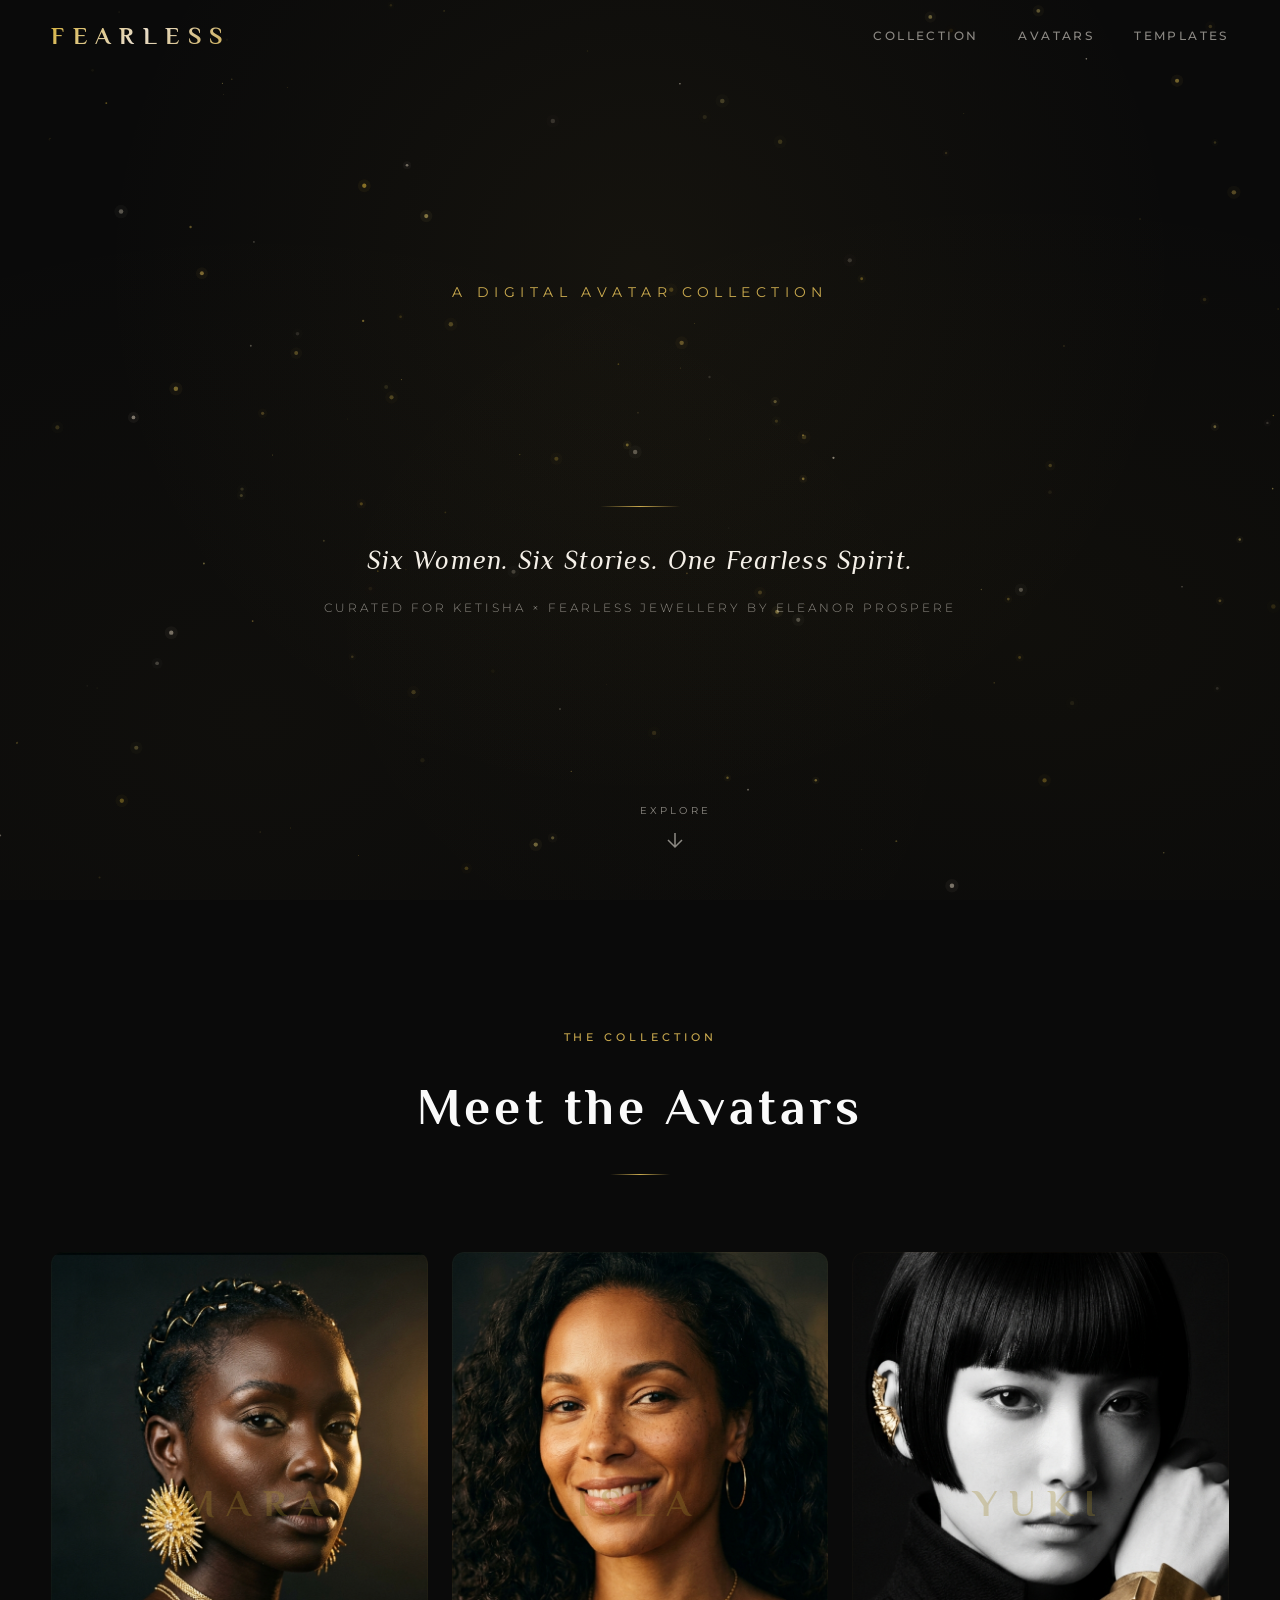
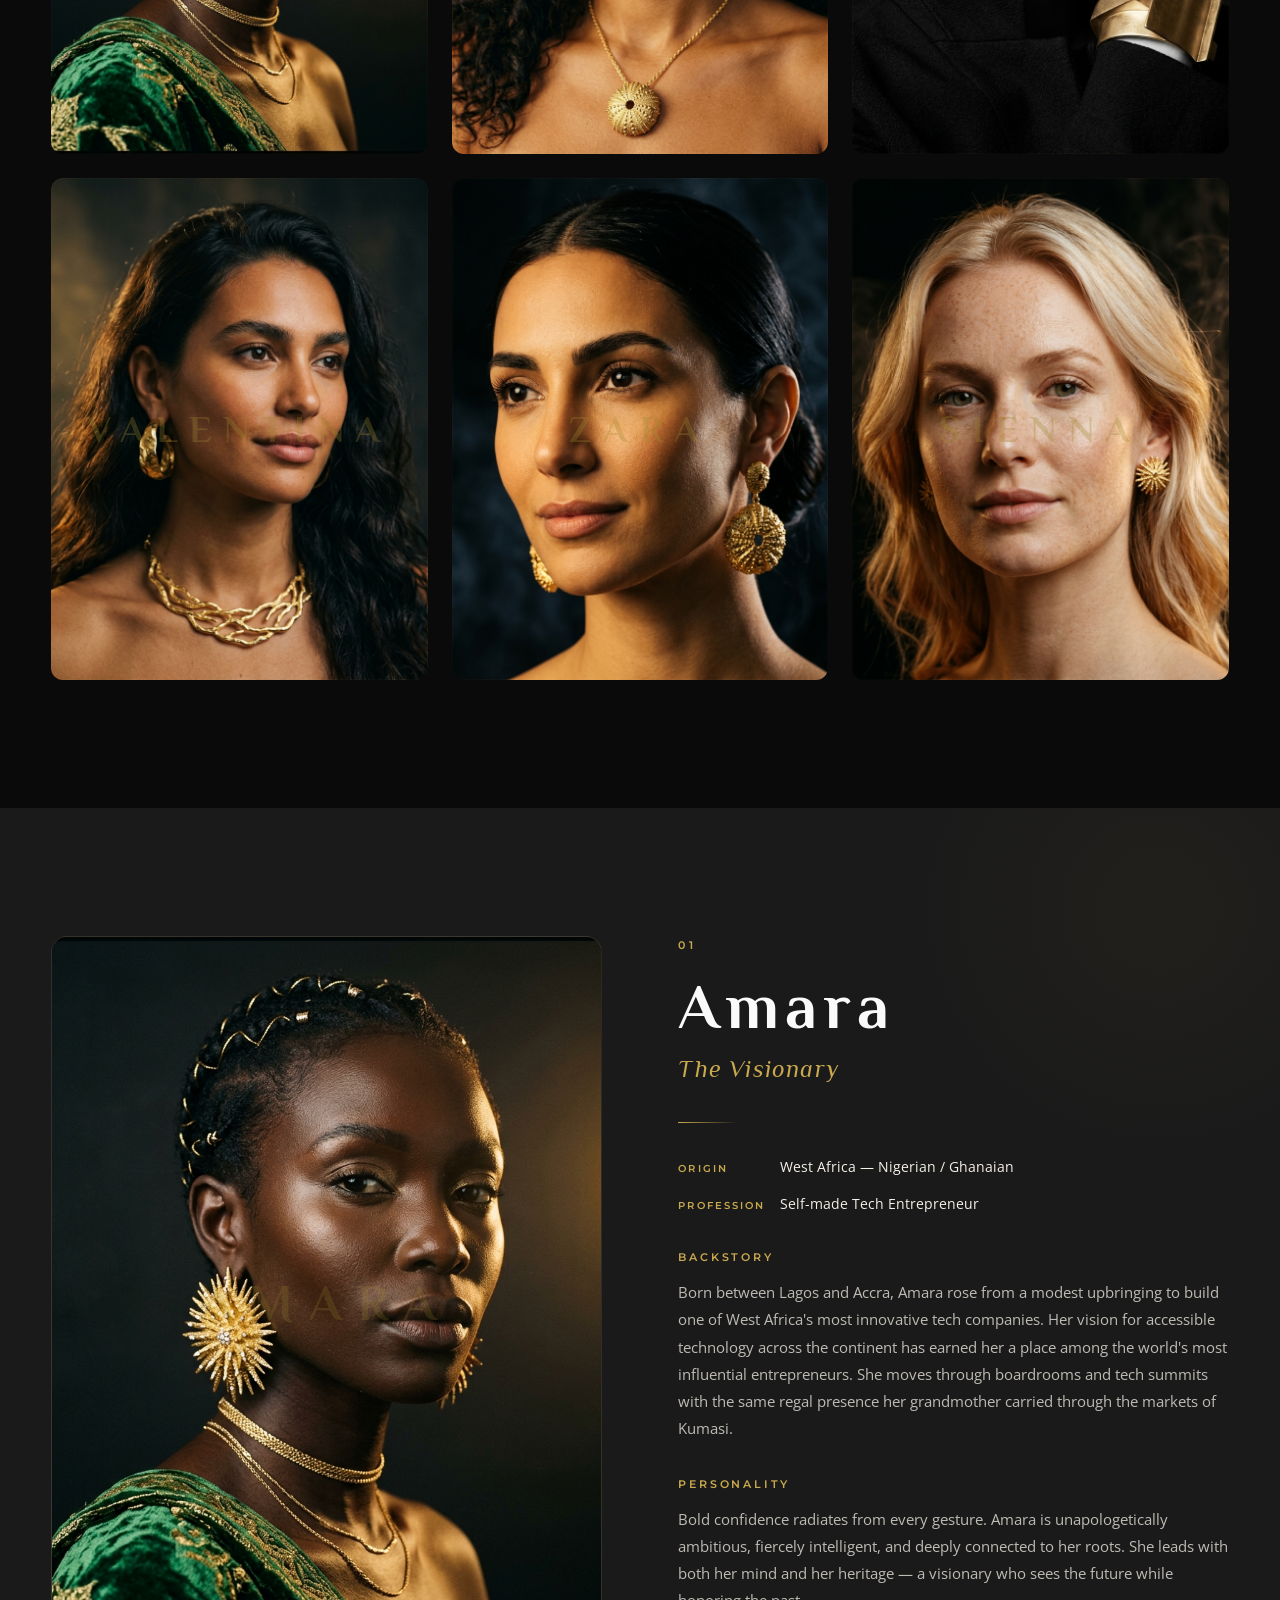
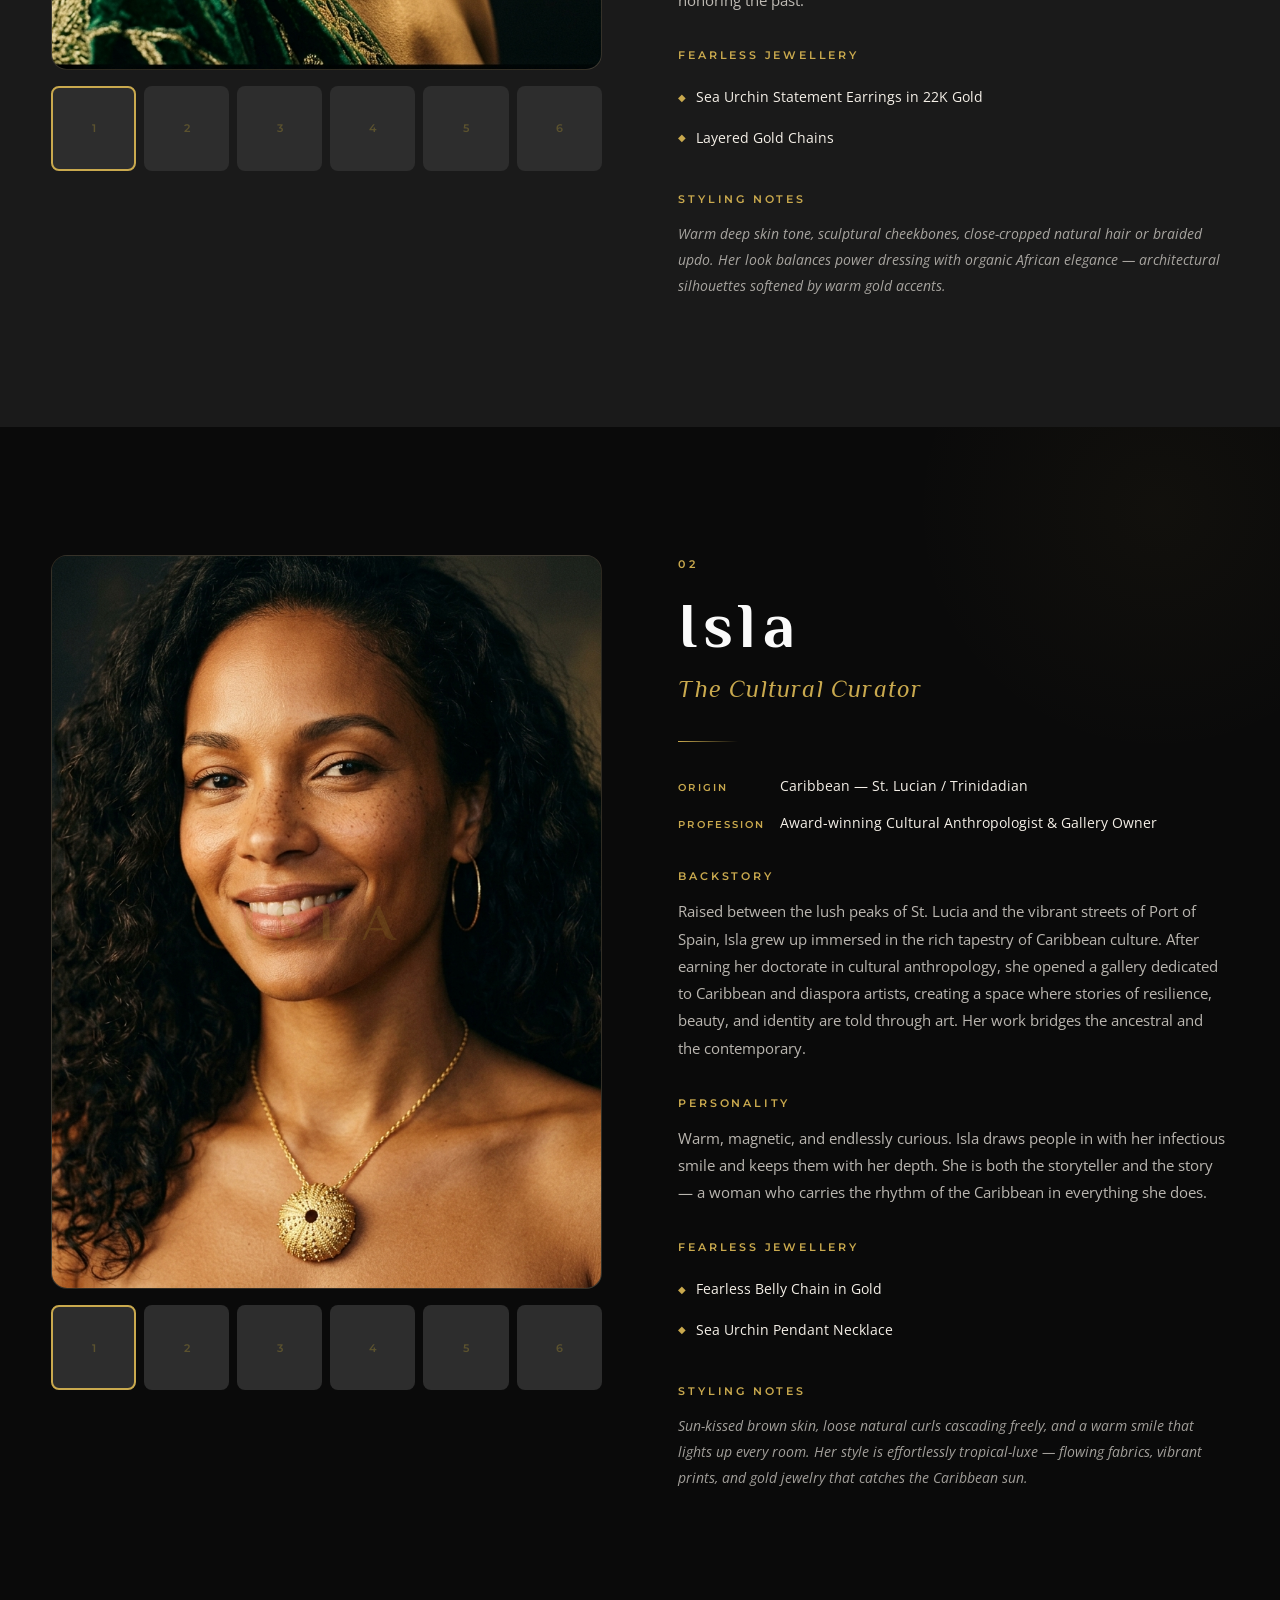
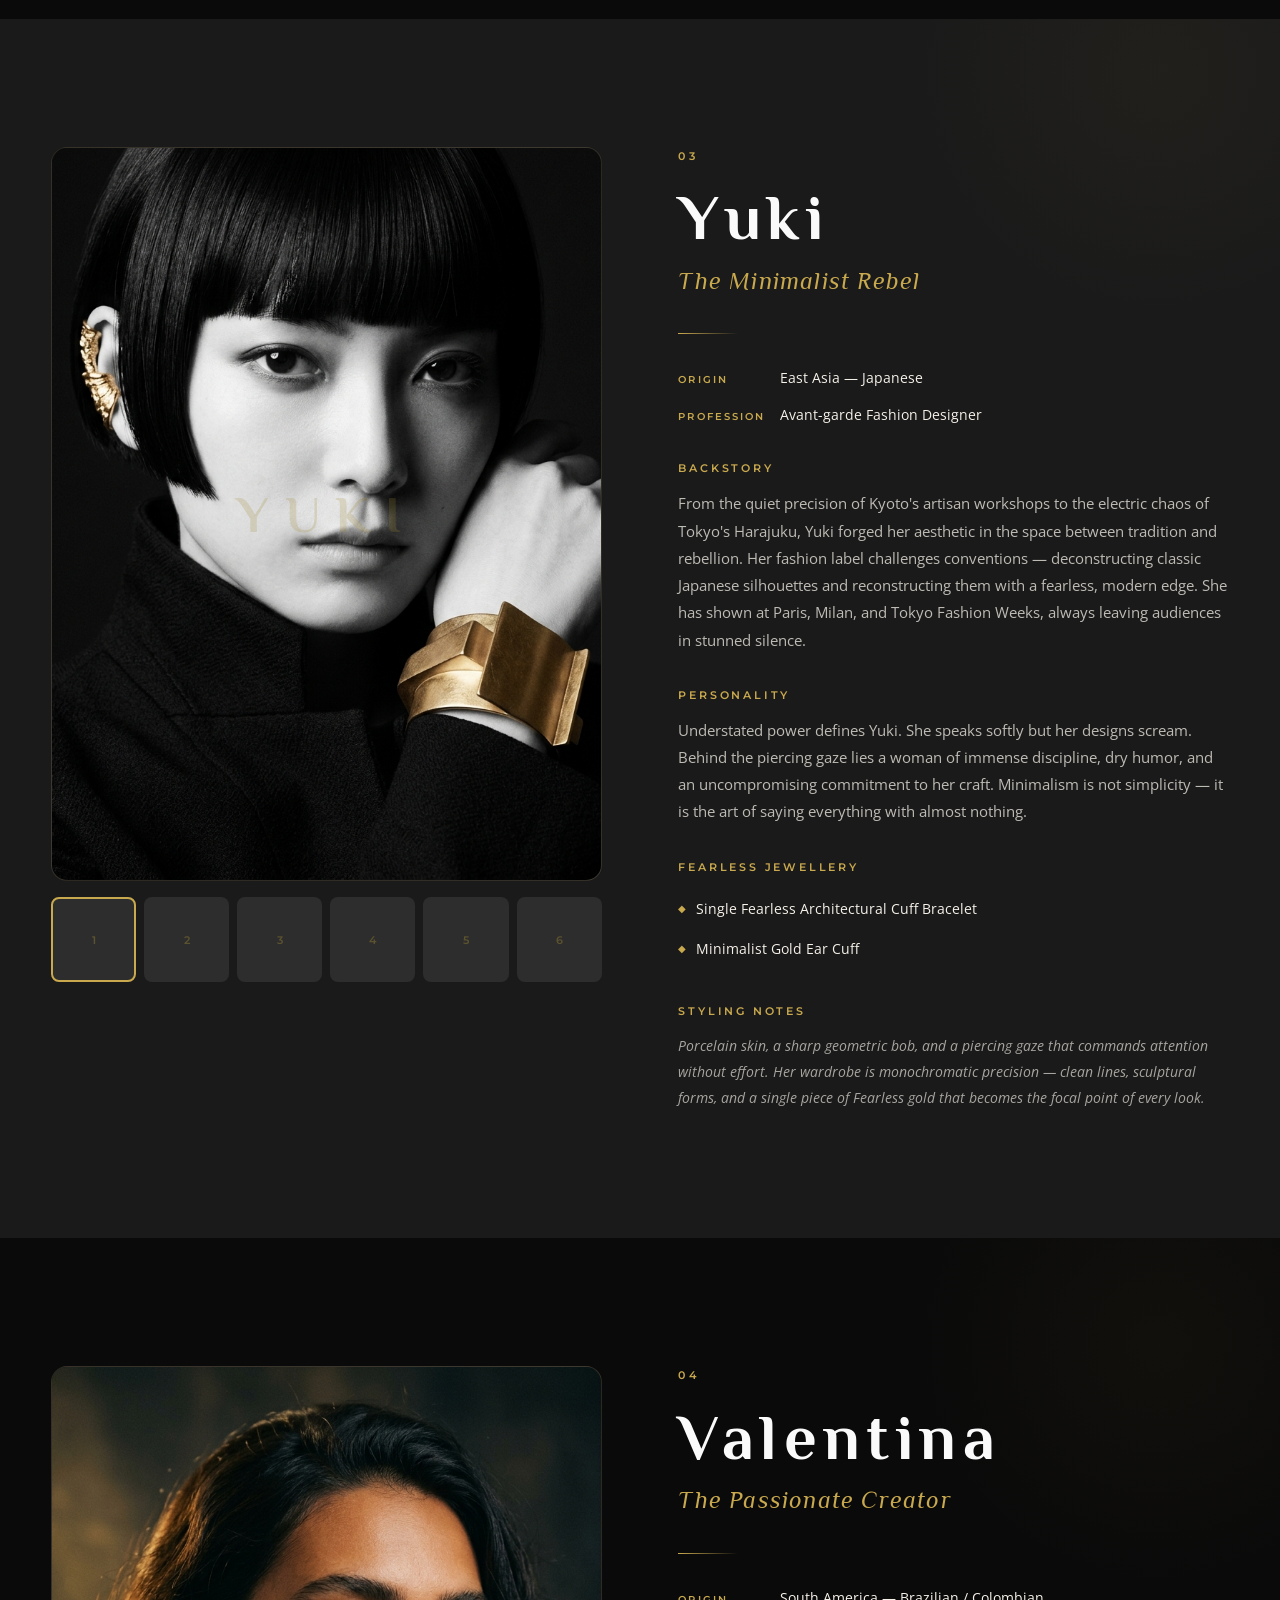
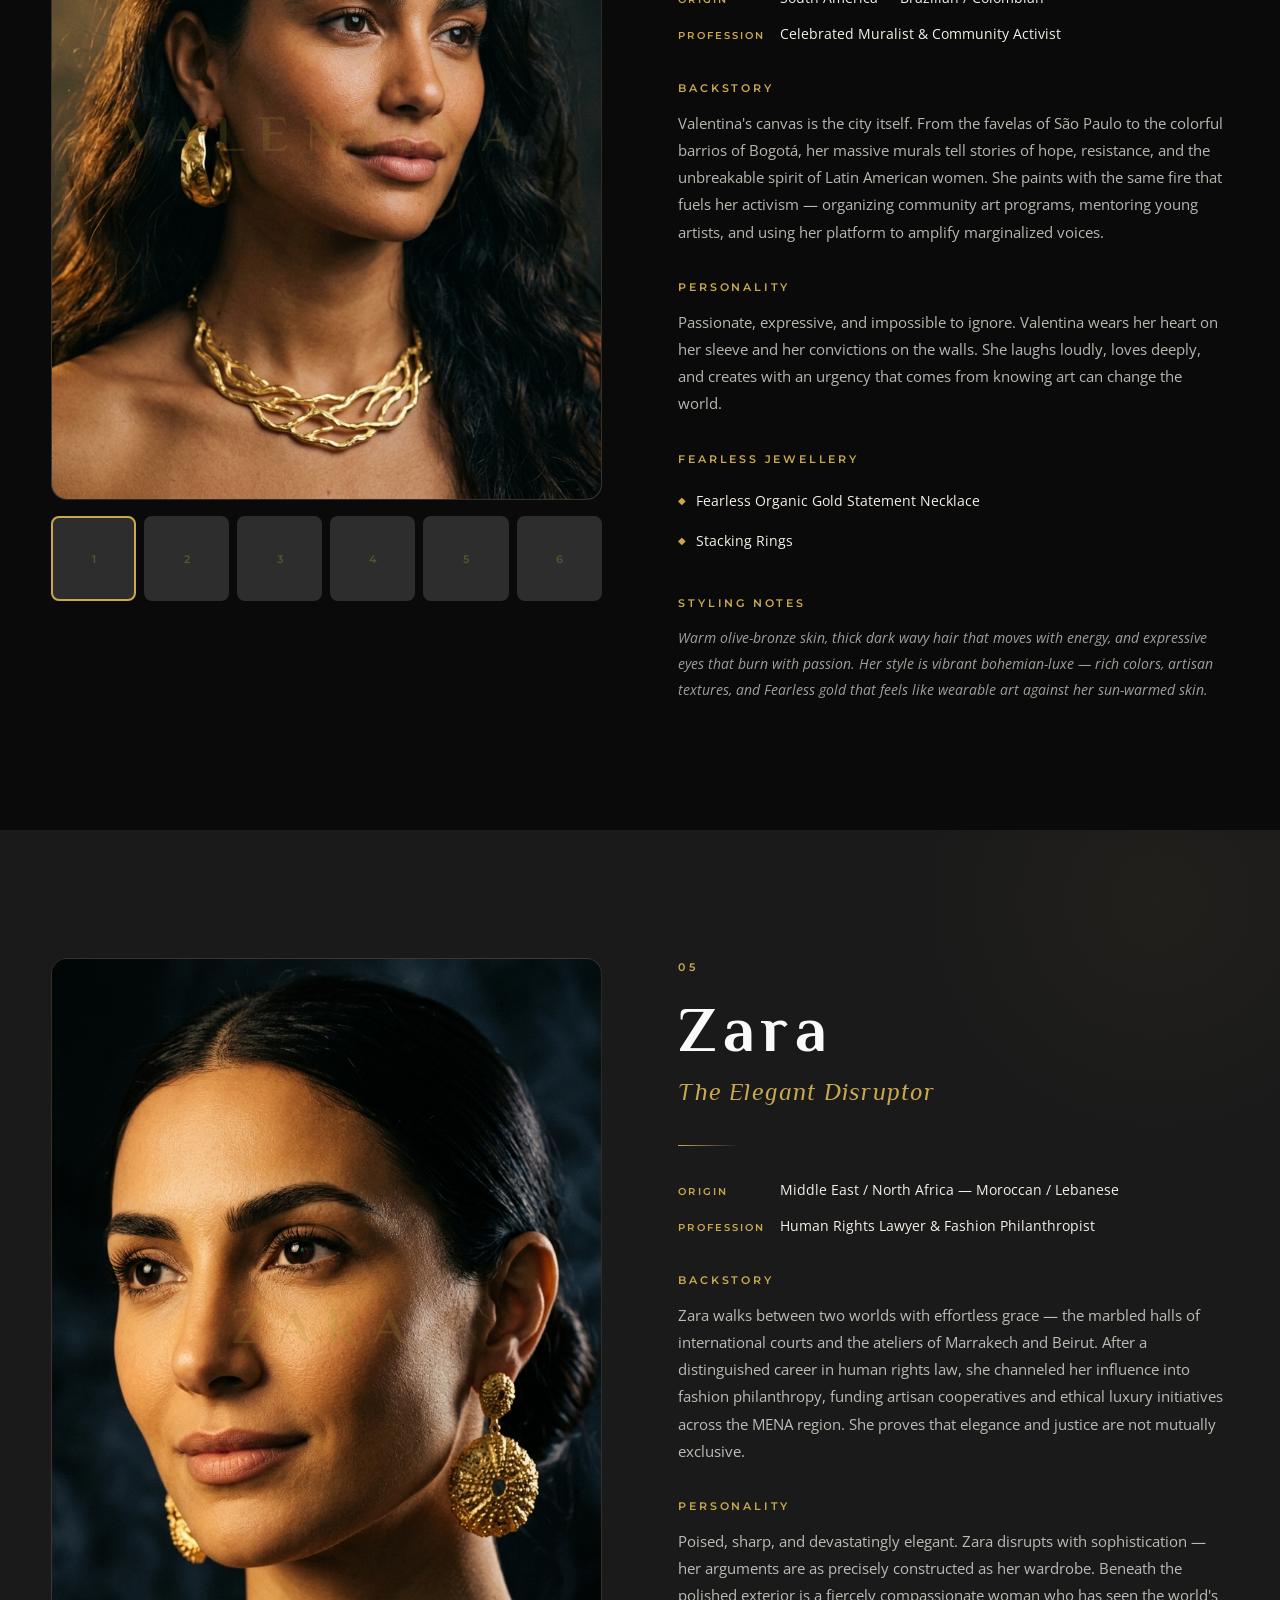
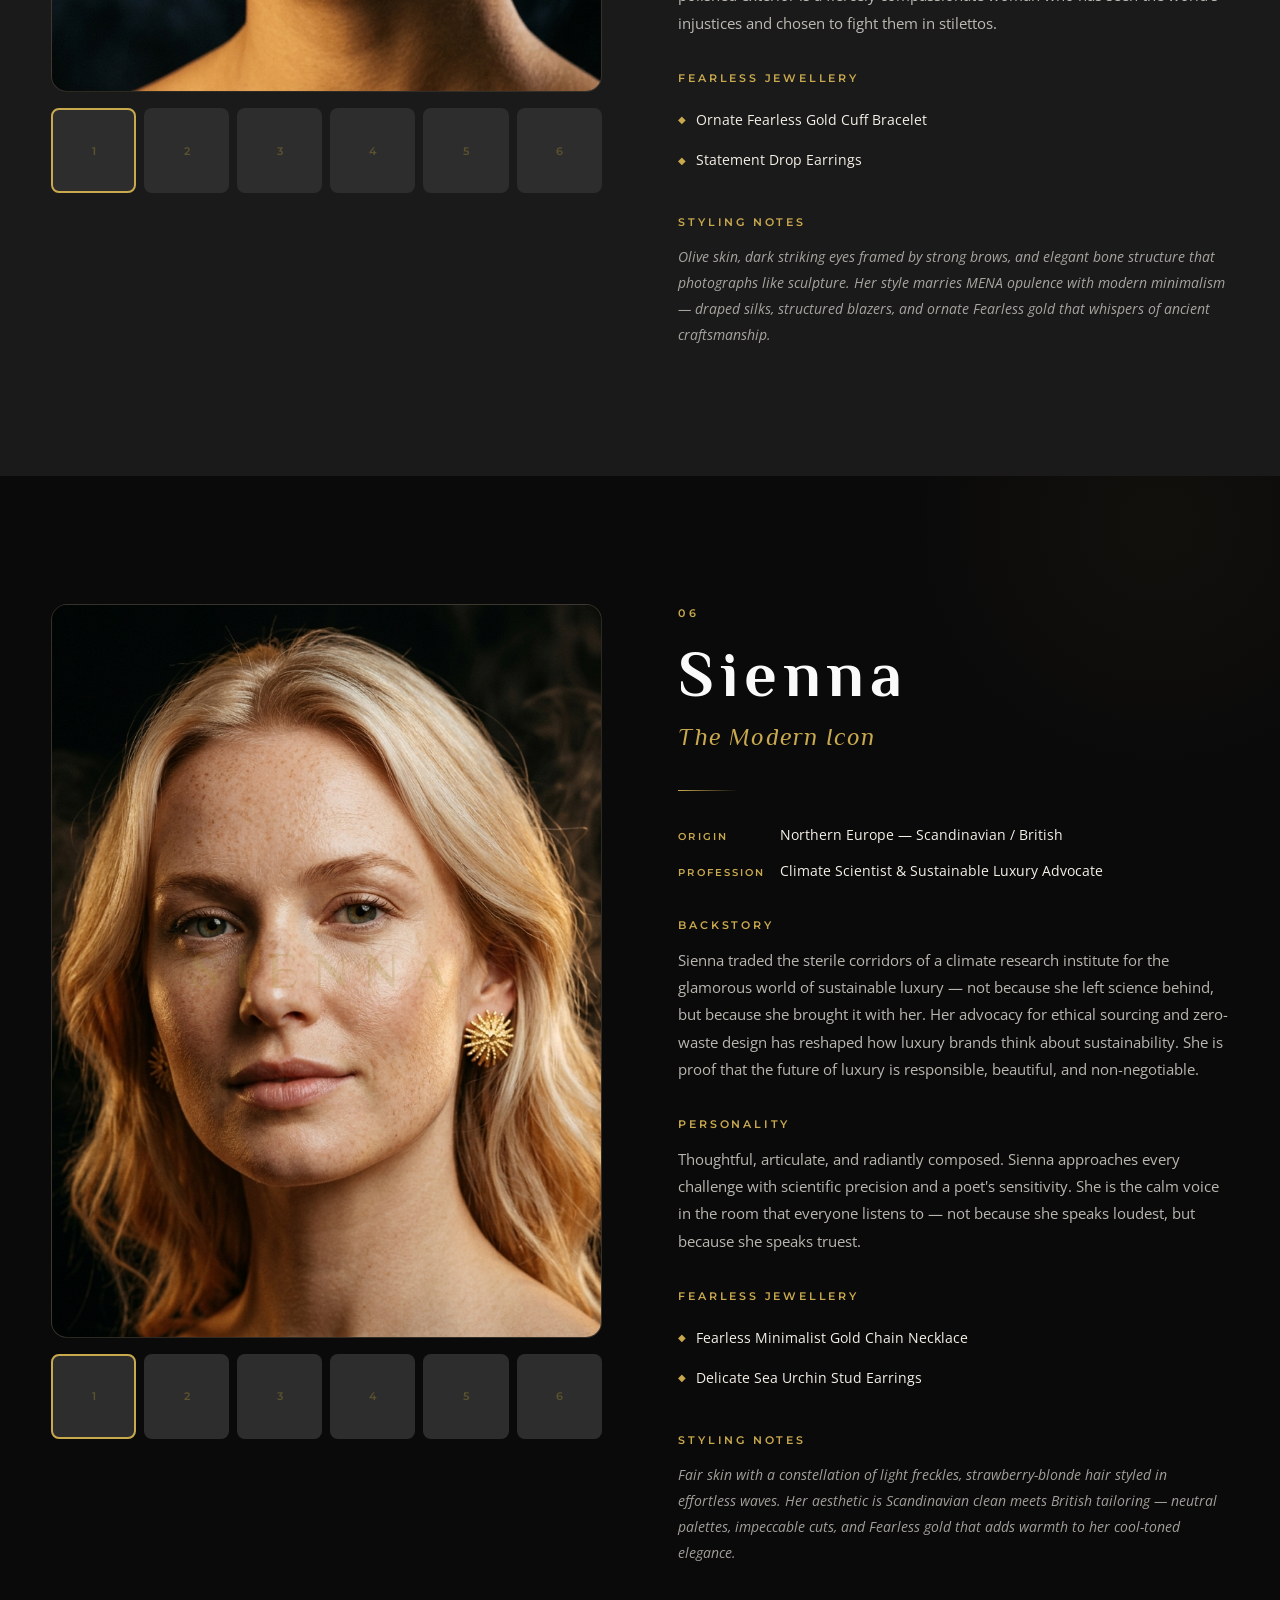
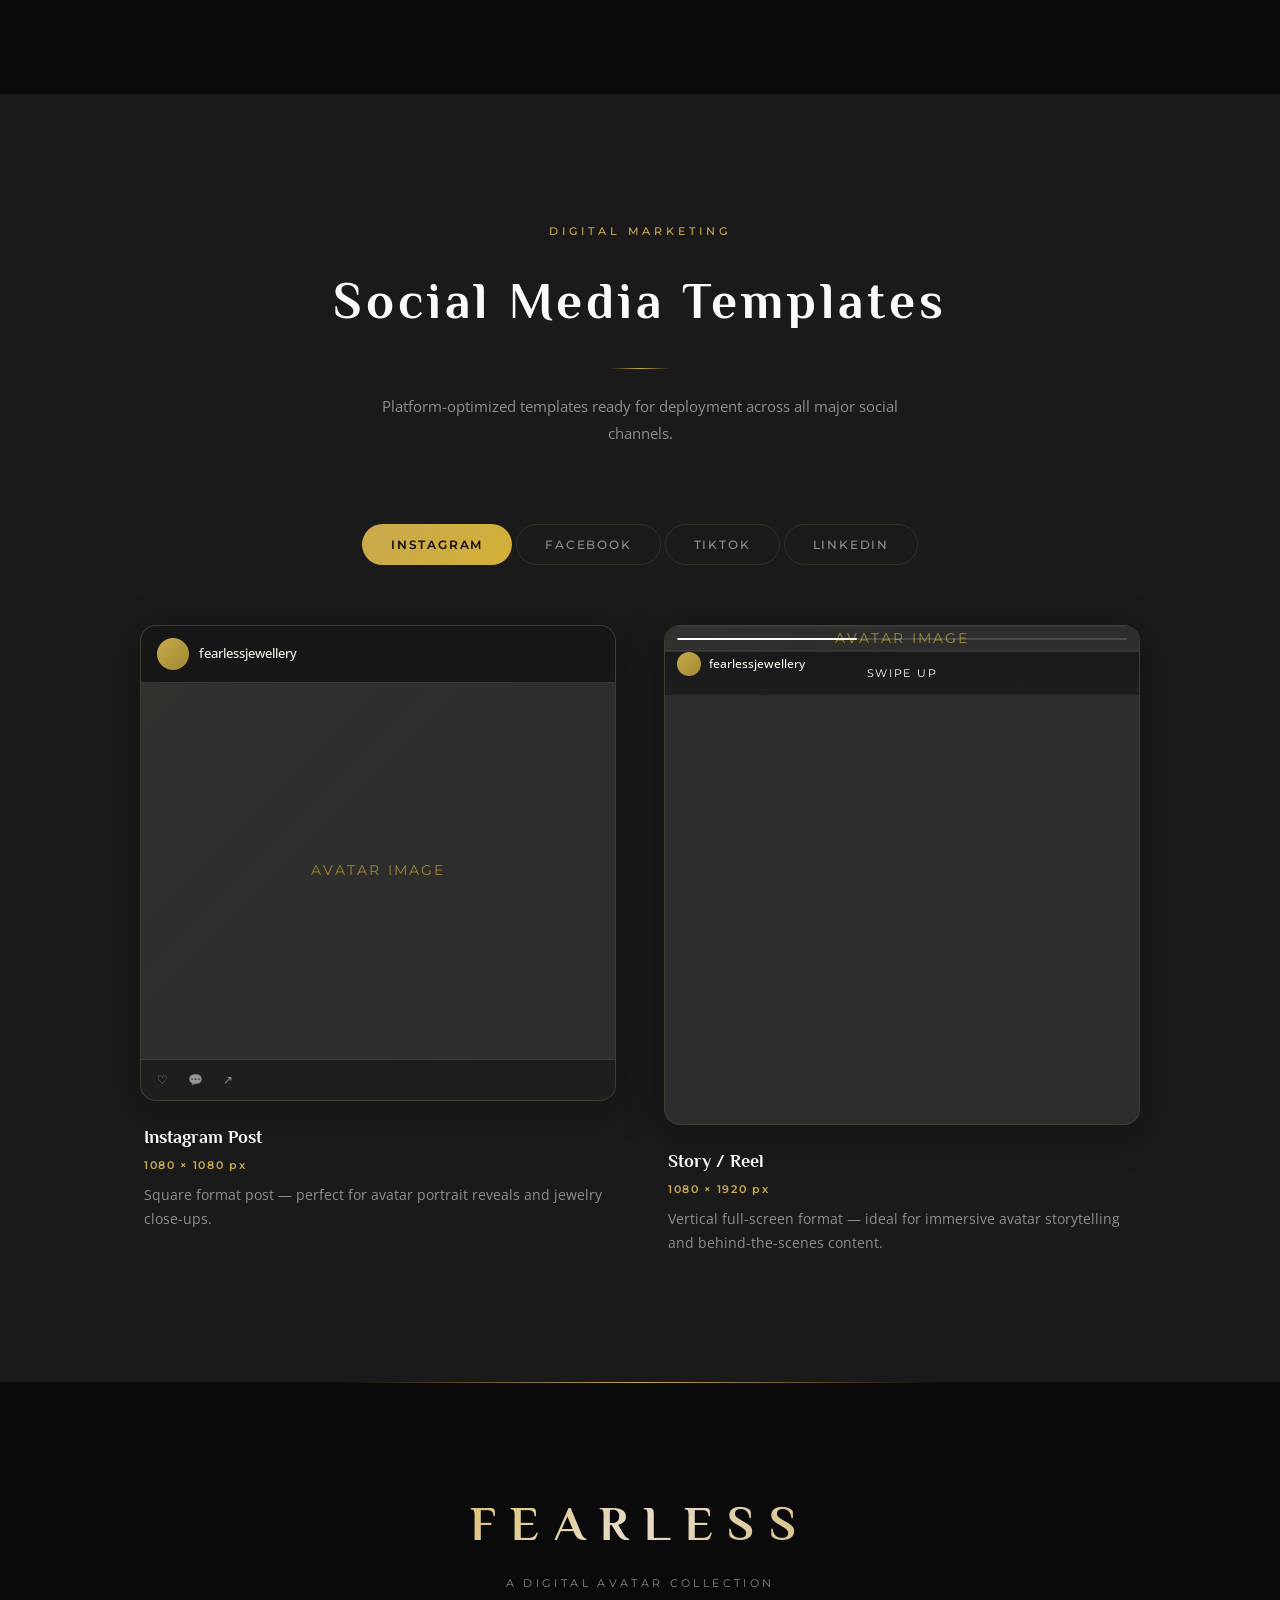
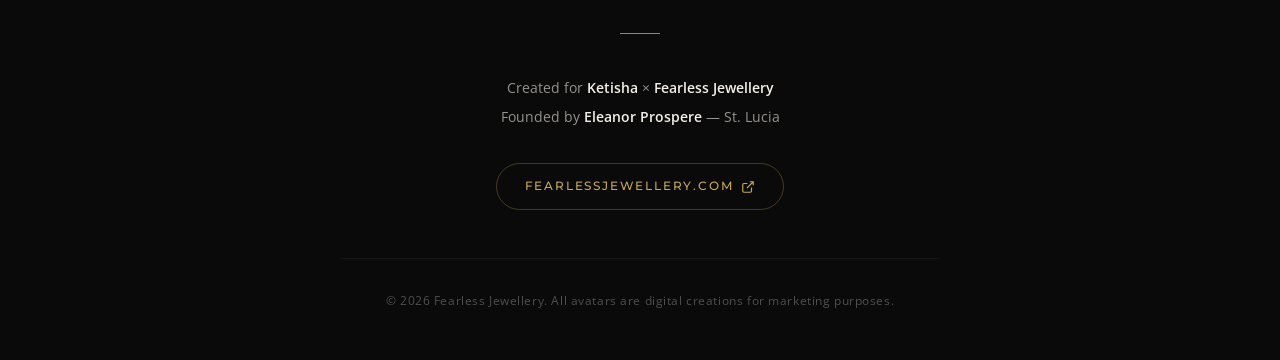
==== index.html @ d9af46fc "Initial commit" ====
<!DOCTYPE html>
<html lang="en">
<head>
  <meta charset="UTF-8" />
  <meta name="viewport" content="width=device-width, initial-scale=1.0" />
  <title>FEARLESS — A Digital Avatar Collection</title>
  <link rel="preconnect" href="https://fonts.googleapis.com" />
  <link rel="preconnect" href="https://fonts.gstatic.com" crossorigin />
  <link href="https://fonts.googleapis.com/css2?family=Montserrat:wght@300;400;500;600;700&family=Open+Sans:wght@300;400;500;600&family=Philosopher:ital,wght@0,400;0,700;1,400;1,700&display=swap" rel="stylesheet" />
  <link rel="stylesheet" href="index.css" />
</head>
<body>

  <!-- ═══════════════════════════════════════════════════════ -->
  <!-- NAVIGATION                                              -->
  <!-- ═══════════════════════════════════════════════════════ -->
  <nav class="nav" id="nav">
    <a href="#hero" class="nav__logo">FEARLESS</a>
    <div class="nav__links">
      <a href="#gallery" class="nav__link">Collection</a>
      <a href="#amara-section" class="nav__link">Avatars</a>
      <a href="#social" class="nav__link">Templates</a>
    </div>
    <button class="nav__hamburger" id="hamburger" aria-label="Toggle menu">
      <span></span><span></span><span></span>
    </button>
  </nav>

  <!-- ═══════════════════════════════════════════════════════ -->
  <!-- SECTION 1 — HERO                                        -->
  <!-- ═══════════════════════════════════════════════════════ -->
  <section class="hero" id="hero">
    <canvas class="hero__particles" id="particleCanvas"></canvas>
    <div class="hero__overlay"></div>
    <div class="hero__content">
      <p class="hero__pre-title reveal">A Digital Avatar Collection</p>
      <h1 class="hero__title reveal">
        <span class="hero__letter" data-delay="0">F</span><span class="hero__letter" data-delay="1">E</span><span class="hero__letter" data-delay="2">A</span><span class="hero__letter" data-delay="3">R</span><span class="hero__letter" data-delay="4">L</span><span class="hero__letter" data-delay="5">E</span><span class="hero__letter" data-delay="6">S</span><span class="hero__letter" data-delay="7">S</span>
      </h1>
      <div class="hero__line reveal"></div>
      <p class="hero__tagline reveal">Six Women. Six Stories. One Fearless Spirit.</p>
      <p class="hero__sub reveal">Curated for Ketisha &times; Fearless Jewellery by Eleanor Prospere</p>
    </div>
    <a href="#gallery" class="hero__scroll-indicator" aria-label="Scroll down">
      <span class="hero__scroll-text">Explore</span>
      <div class="hero__scroll-arrow">
        <svg width="24" height="24" viewBox="0 0 24 24" fill="none" stroke="currentColor" stroke-width="1.5">
          <path d="M12 5v14M5 12l7 7 7-7" />
        </svg>
      </div>
    </a>
  </section>

  <!-- ═══════════════════════════════════════════════════════ -->
  <!-- SECTION 2 — AVATAR GALLERY GRID                         -->
  <!-- ═══════════════════════════════════════════════════════ -->
  <section class="gallery" id="gallery">
    <div class="section-header reveal">
      <p class="section-label">The Collection</p>
      <h2 class="section-title">Meet the Avatars</h2>
      <div class="section-divider"></div>
    </div>

    <div class="gallery__grid">
      <!-- AMARA -->
      <a href="#amara-section" class="gallery__card reveal" data-avatar="amara">
        <div class="gallery__card-image" style="--placeholder-hue: 35;">
          <img src="images/amara_closeup_1.png" alt="Amara — The Visionary" loading="lazy" onerror="this.style.display='none';" />
          <div class="gallery__card-placeholder">AMARA</div>
        </div>
        <div class="gallery__card-overlay">
          <div class="gallery__card-glass">
            <span class="gallery__card-name">Amara</span>
            <span class="gallery__card-title">The Visionary</span>
            <span class="gallery__card-origin">West Africa</span>
          </div>
        </div>
      </a>

      <!-- ISLA -->
      <a href="#isla-section" class="gallery__card reveal" data-avatar="isla">
        <div class="gallery__card-image" style="--placeholder-hue: 180;">
          <img src="images/isla_closeup_1.png" alt="Isla — The Cultural Curator" loading="lazy" onerror="this.style.display='none';" />
          <div class="gallery__card-placeholder">ISLA</div>
        </div>
        <div class="gallery__card-overlay">
          <div class="gallery__card-glass">
            <span class="gallery__card-name">Isla</span>
            <span class="gallery__card-title">The Cultural Curator</span>
            <span class="gallery__card-origin">Caribbean</span>
          </div>
        </div>
      </a>

      <!-- YUKI -->
      <a href="#yuki-section" class="gallery__card reveal" data-avatar="yuki">
        <div class="gallery__card-image" style="--placeholder-hue: 260;">
          <img src="images/yuki_closeup_1.png" alt="Yuki — The Minimalist Rebel" loading="lazy" onerror="this.style.display='none';" />
          <div class="gallery__card-placeholder">YUKI</div>
        </div>
        <div class="gallery__card-overlay">
          <div class="gallery__card-glass">
            <span class="gallery__card-name">Yuki</span>
            <span class="gallery__card-title">The Minimalist Rebel</span>
            <span class="gallery__card-origin">East Asia</span>
          </div>
        </div>
      </a>

      <!-- VALENTINA -->
      <a href="#valentina-section" class="gallery__card reveal" data-avatar="valentina">
        <div class="gallery__card-image" style="--placeholder-hue: 15;">
          <img src="images/valentina_closeup_1.png" alt="Valentina — The Passionate Creator" loading="lazy" onerror="this.style.display='none';" />
          <div class="gallery__card-placeholder">VALENTINA</div>
        </div>
        <div class="gallery__card-overlay">
          <div class="gallery__card-glass">
            <span class="gallery__card-name">Valentina</span>
            <span class="gallery__card-title">The Passionate Creator</span>
            <span class="gallery__card-origin">South America</span>
          </div>
        </div>
      </a>

      <!-- ZARA -->
      <a href="#zara-section" class="gallery__card reveal" data-avatar="zara">
        <div class="gallery__card-image" style="--placeholder-hue: 320;">
          <img src="images/zara_closeup_1.png" alt="Zara — The Elegant Disruptor" loading="lazy" onerror="this.style.display='none';" />
          <div class="gallery__card-placeholder">ZARA</div>
        </div>
        <div class="gallery__card-overlay">
          <div class="gallery__card-glass">
            <span class="gallery__card-name">Zara</span>
            <span class="gallery__card-title">The Elegant Disruptor</span>
            <span class="gallery__card-origin">Middle East / North Africa</span>
          </div>
        </div>
      </a>

      <!-- SIENNA -->
      <a href="#sienna-section" class="gallery__card reveal" data-avatar="sienna">
        <div class="gallery__card-image" style="--placeholder-hue: 45;">
          <img src="images/sienna_closeup_1.png" alt="Sienna — The Modern Icon" loading="lazy" onerror="this.style.display='none';" />
          <div class="gallery__card-placeholder">SIENNA</div>
        </div>
        <div class="gallery__card-overlay">
          <div class="gallery__card-glass">
            <span class="gallery__card-name">Sienna</span>
            <span class="gallery__card-title">The Modern Icon</span>
            <span class="gallery__card-origin">Northern Europe</span>
          </div>
        </div>
      </a>
    </div>
  </section>

  <!-- ═══════════════════════════════════════════════════════ -->
  <!-- SECTION 3 — INDIVIDUAL AVATAR PROFILES                  -->
  <!-- ═══════════════════════════════════════════════════════ -->

  <!-- ─── AMARA ─── -->
  <section class="avatar-profile" id="amara-section" data-avatar="amara">
    <div class="avatar-profile__bg-accent"></div>
    <div class="avatar-profile__container">
      <!-- Left: Gallery -->
      <div class="avatar-profile__gallery reveal">
        <div class="avatar-profile__main-image">
          <img src="images/amara_closeup_1.png" alt="Amara" data-active onerror="this.style.display='none';" />
          <div class="avatar-profile__placeholder">AMARA</div>
        </div>
        <div class="avatar-profile__thumbs">
          <button class="avatar-profile__thumb active" data-src="images/amara_closeup_1.png" data-label="Close-up 1">
            <div class="thumb-placeholder">1</div>
          </button>
          <button class="avatar-profile__thumb" data-src="images/amara_closeup_2.png" data-label="Close-up 2">
            <div class="thumb-placeholder">2</div>
          </button>
          <button class="avatar-profile__thumb" data-src="images/amara_halfbody_1.png" data-label="Half-body 1">
            <div class="thumb-placeholder">3</div>
          </button>
          <button class="avatar-profile__thumb" data-src="images/amara_halfbody_2.png" data-label="Half-body 2">
            <div class="thumb-placeholder">4</div>
          </button>
          <button class="avatar-profile__thumb" data-src="images/amara_lifestyle_1.png" data-label="Lifestyle 1">
            <div class="thumb-placeholder">5</div>
          </button>
          <button class="avatar-profile__thumb" data-src="images/amara_lifestyle_2.png" data-label="Lifestyle 2">
            <div class="thumb-placeholder">6</div>
          </button>
        </div>
      </div>
      <!-- Right: Bio -->
      <div class="avatar-profile__bio reveal">
        <span class="avatar-profile__number">01</span>
        <h2 class="avatar-profile__name">Amara</h2>
        <p class="avatar-profile__title-line">The Visionary</p>
        <div class="avatar-profile__divider"></div>
        <div class="avatar-profile__meta">
          <div class="meta-item"><span class="meta-label">Origin</span><span class="meta-value">West Africa — Nigerian / Ghanaian</span></div>
          <div class="meta-item"><span class="meta-label">Profession</span><span class="meta-value">Self-made Tech Entrepreneur</span></div>
        </div>
        <div class="avatar-profile__story">
          <h3>Backstory</h3>
          <p>Born between Lagos and Accra, Amara rose from a modest upbringing to build one of West Africa's most innovative tech companies. Her vision for accessible technology across the continent has earned her a place among the world's most influential entrepreneurs. She moves through boardrooms and tech summits with the same regal presence her grandmother carried through the markets of Kumasi.</p>
          <h3>Personality</h3>
          <p>Bold confidence radiates from every gesture. Amara is unapologetically ambitious, fiercely intelligent, and deeply connected to her roots. She leads with both her mind and her heritage — a visionary who sees the future while honoring the past.</p>
        </div>
        <div class="avatar-profile__jewelry">
          <h3>Fearless Jewellery</h3>
          <div class="jewelry-item"><span class="jewelry-icon">◆</span> Sea Urchin Statement Earrings in 22K Gold</div>
          <div class="jewelry-item"><span class="jewelry-icon">◆</span> Layered Gold Chains</div>
        </div>
        <div class="avatar-profile__appearance">
          <h3>Styling Notes</h3>
          <p>Warm deep skin tone, sculptural cheekbones, close-cropped natural hair or braided updo. Her look balances power dressing with organic African elegance — architectural silhouettes softened by warm gold accents.</p>
        </div>
      </div>
    </div>
  </section>

  <!-- ─── ISLA ─── -->
  <section class="avatar-profile" id="isla-section" data-avatar="isla">
    <div class="avatar-profile__bg-accent"></div>
    <div class="avatar-profile__container">
      <div class="avatar-profile__gallery reveal">
        <div class="avatar-profile__main-image">
          <img src="images/isla_closeup_1.png" alt="Isla" data-active onerror="this.style.display='none';" />
          <div class="avatar-profile__placeholder">ISLA</div>
        </div>
        <div class="avatar-profile__thumbs">
          <button class="avatar-profile__thumb active" data-src="images/isla_closeup_1.png" data-label="Close-up 1"><div class="thumb-placeholder">1</div></button>
          <button class="avatar-profile__thumb" data-src="images/isla_closeup_2.png" data-label="Close-up 2"><div class="thumb-placeholder">2</div></button>
          <button class="avatar-profile__thumb" data-src="images/isla_halfbody_1.png" data-label="Half-body 1"><div class="thumb-placeholder">3</div></button>
          <button class="avatar-profile__thumb" data-src="images/isla_halfbody_2.png" data-label="Half-body 2"><div class="thumb-placeholder">4</div></button>
          <button class="avatar-profile__thumb" data-src="images/isla_lifestyle_1.png" data-label="Lifestyle 1"><div class="thumb-placeholder">5</div></button>
          <button class="avatar-profile__thumb" data-src="images/isla_lifestyle_2.png" data-label="Lifestyle 2"><div class="thumb-placeholder">6</div></button>
        </div>
      </div>
      <div class="avatar-profile__bio reveal">
        <span class="avatar-profile__number">02</span>
        <h2 class="avatar-profile__name">Isla</h2>
        <p class="avatar-profile__title-line">The Cultural Curator</p>
        <div class="avatar-profile__divider"></div>
        <div class="avatar-profile__meta">
          <div class="meta-item"><span class="meta-label">Origin</span><span class="meta-value">Caribbean — St. Lucian / Trinidadian</span></div>
          <div class="meta-item"><span class="meta-label">Profession</span><span class="meta-value">Award-winning Cultural Anthropologist &amp; Gallery Owner</span></div>
        </div>
        <div class="avatar-profile__story">
          <h3>Backstory</h3>
          <p>Raised between the lush peaks of St. Lucia and the vibrant streets of Port of Spain, Isla grew up immersed in the rich tapestry of Caribbean culture. After earning her doctorate in cultural anthropology, she opened a gallery dedicated to Caribbean and diaspora artists, creating a space where stories of resilience, beauty, and identity are told through art. Her work bridges the ancestral and the contemporary.</p>
          <h3>Personality</h3>
          <p>Warm, magnetic, and endlessly curious. Isla draws people in with her infectious smile and keeps them with her depth. She is both the storyteller and the story — a woman who carries the rhythm of the Caribbean in everything she does.</p>
        </div>
        <div class="avatar-profile__jewelry">
          <h3>Fearless Jewellery</h3>
          <div class="jewelry-item"><span class="jewelry-icon">◆</span> Fearless Belly Chain in Gold</div>
          <div class="jewelry-item"><span class="jewelry-icon">◆</span> Sea Urchin Pendant Necklace</div>
        </div>
        <div class="avatar-profile__appearance">
          <h3>Styling Notes</h3>
          <p>Sun-kissed brown skin, loose natural curls cascading freely, and a warm smile that lights up every room. Her style is effortlessly tropical-luxe — flowing fabrics, vibrant prints, and gold jewelry that catches the Caribbean sun.</p>
        </div>
      </div>
    </div>
  </section>

  <!-- ─── YUKI ─── -->
  <section class="avatar-profile" id="yuki-section" data-avatar="yuki">
    <div class="avatar-profile__bg-accent"></div>
    <div class="avatar-profile__container">
      <div class="avatar-profile__gallery reveal">
        <div class="avatar-profile__main-image">
          <img src="images/yuki_closeup_1.png" alt="Yuki" data-active onerror="this.style.display='none';" />
          <div class="avatar-profile__placeholder">YUKI</div>
        </div>
        <div class="avatar-profile__thumbs">
          <button class="avatar-profile__thumb active" data-src="images/yuki_closeup_1.png" data-label="Close-up 1"><div class="thumb-placeholder">1</div></button>
          <button class="avatar-profile__thumb" data-src="images/yuki_closeup_2.png" data-label="Close-up 2"><div class="thumb-placeholder">2</div></button>
          <button class="avatar-profile__thumb" data-src="images/yuki_halfbody_1.png" data-label="Half-body 1"><div class="thumb-placeholder">3</div></button>
          <button class="avatar-profile__thumb" data-src="images/yuki_halfbody_2.png" data-label="Half-body 2"><div class="thumb-placeholder">4</div></button>
          <button class="avatar-profile__thumb" data-src="images/yuki_lifestyle_1.png" data-label="Lifestyle 1"><div class="thumb-placeholder">5</div></button>
          <button class="avatar-profile__thumb" data-src="images/yuki_lifestyle_2.png" data-label="Lifestyle 2"><div class="thumb-placeholder">6</div></button>
        </div>
      </div>
      <div class="avatar-profile__bio reveal">
        <span class="avatar-profile__number">03</span>
        <h2 class="avatar-profile__name">Yuki</h2>
        <p class="avatar-profile__title-line">The Minimalist Rebel</p>
        <div class="avatar-profile__divider"></div>
        <div class="avatar-profile__meta">
          <div class="meta-item"><span class="meta-label">Origin</span><span class="meta-value">East Asia — Japanese</span></div>
          <div class="meta-item"><span class="meta-label">Profession</span><span class="meta-value">Avant-garde Fashion Designer</span></div>
        </div>
        <div class="avatar-profile__story">
          <h3>Backstory</h3>
          <p>From the quiet precision of Kyoto's artisan workshops to the electric chaos of Tokyo's Harajuku, Yuki forged her aesthetic in the space between tradition and rebellion. Her fashion label challenges conventions — deconstructing classic Japanese silhouettes and reconstructing them with a fearless, modern edge. She has shown at Paris, Milan, and Tokyo Fashion Weeks, always leaving audiences in stunned silence.</p>
          <h3>Personality</h3>
          <p>Understated power defines Yuki. She speaks softly but her designs scream. Behind the piercing gaze lies a woman of immense discipline, dry humor, and an uncompromising commitment to her craft. Minimalism is not simplicity — it is the art of saying everything with almost nothing.</p>
        </div>
        <div class="avatar-profile__jewelry">
          <h3>Fearless Jewellery</h3>
          <div class="jewelry-item"><span class="jewelry-icon">◆</span> Single Fearless Architectural Cuff Bracelet</div>
          <div class="jewelry-item"><span class="jewelry-icon">◆</span> Minimalist Gold Ear Cuff</div>
        </div>
        <div class="avatar-profile__appearance">
          <h3>Styling Notes</h3>
          <p>Porcelain skin, a sharp geometric bob, and a piercing gaze that commands attention without effort. Her wardrobe is monochromatic precision — clean lines, sculptural forms, and a single piece of Fearless gold that becomes the focal point of every look.</p>
        </div>
      </div>
    </div>
  </section>

  <!-- ─── VALENTINA ─── -->
  <section class="avatar-profile" id="valentina-section" data-avatar="valentina">
    <div class="avatar-profile__bg-accent"></div>
    <div class="avatar-profile__container">
      <div class="avatar-profile__gallery reveal">
        <div class="avatar-profile__main-image">
          <img src="images/valentina_closeup_1.png" alt="Valentina" data-active onerror="this.style.display='none';" />
          <div class="avatar-profile__placeholder">VALENTINA</div>
        </div>
        <div class="avatar-profile__thumbs">
          <button class="avatar-profile__thumb active" data-src="images/valentina_closeup_1.png" data-label="Close-up 1"><div class="thumb-placeholder">1</div></button>
          <button class="avatar-profile__thumb" data-src="images/valentina_closeup_2.png" data-label="Close-up 2"><div class="thumb-placeholder">2</div></button>
          <button class="avatar-profile__thumb" data-src="images/valentina_halfbody_1.png" data-label="Half-body 1"><div class="thumb-placeholder">3</div></button>
          <button class="avatar-profile__thumb" data-src="images/valentina_halfbody_2.png" data-label="Half-body 2"><div class="thumb-placeholder">4</div></button>
          <button class="avatar-profile__thumb" data-src="images/valentina_lifestyle_1.png" data-label="Lifestyle 1"><div class="thumb-placeholder">5</div></button>
          <button class="avatar-profile__thumb" data-src="images/valentina_lifestyle_2.png" data-label="Lifestyle 2"><div class="thumb-placeholder">6</div></button>
        </div>
      </div>
      <div class="avatar-profile__bio reveal">
        <span class="avatar-profile__number">04</span>
        <h2 class="avatar-profile__name">Valentina</h2>
        <p class="avatar-profile__title-line">The Passionate Creator</p>
        <div class="avatar-profile__divider"></div>
        <div class="avatar-profile__meta">
          <div class="meta-item"><span class="meta-label">Origin</span><span class="meta-value">South America — Brazilian / Colombian</span></div>
          <div class="meta-item"><span class="meta-label">Profession</span><span class="meta-value">Celebrated Muralist &amp; Community Activist</span></div>
        </div>
        <div class="avatar-profile__story">
          <h3>Backstory</h3>
          <p>Valentina's canvas is the city itself. From the favelas of São Paulo to the colorful barrios of Bogotá, her massive murals tell stories of hope, resistance, and the unbreakable spirit of Latin American women. She paints with the same fire that fuels her activism — organizing community art programs, mentoring young artists, and using her platform to amplify marginalized voices.</p>
          <h3>Personality</h3>
          <p>Passionate, expressive, and impossible to ignore. Valentina wears her heart on her sleeve and her convictions on the walls. She laughs loudly, loves deeply, and creates with an urgency that comes from knowing art can change the world.</p>
        </div>
        <div class="avatar-profile__jewelry">
          <h3>Fearless Jewellery</h3>
          <div class="jewelry-item"><span class="jewelry-icon">◆</span> Fearless Organic Gold Statement Necklace</div>
          <div class="jewelry-item"><span class="jewelry-icon">◆</span> Stacking Rings</div>
        </div>
        <div class="avatar-profile__appearance">
          <h3>Styling Notes</h3>
          <p>Warm olive-bronze skin, thick dark wavy hair that moves with energy, and expressive eyes that burn with passion. Her style is vibrant bohemian-luxe — rich colors, artisan textures, and Fearless gold that feels like wearable art against her sun-warmed skin.</p>
        </div>
      </div>
    </div>
  </section>

  <!-- ─── ZARA ─── -->
  <section class="avatar-profile" id="zara-section" data-avatar="zara">
    <div class="avatar-profile__bg-accent"></div>
    <div class="avatar-profile__container">
      <div class="avatar-profile__gallery reveal">
        <div class="avatar-profile__main-image">
          <img src="images/zara_closeup_1.png" alt="Zara" data-active onerror="this.style.display='none';" />
          <div class="avatar-profile__placeholder">ZARA</div>
        </div>
        <div class="avatar-profile__thumbs">
          <button class="avatar-profile__thumb active" data-src="images/zara_closeup_1.png" data-label="Close-up 1"><div class="thumb-placeholder">1</div></button>
          <button class="avatar-profile__thumb" data-src="images/zara_closeup_2.png" data-label="Close-up 2"><div class="thumb-placeholder">2</div></button>
          <button class="avatar-profile__thumb" data-src="images/zara_halfbody_1.png" data-label="Half-body 1"><div class="thumb-placeholder">3</div></button>
          <button class="avatar-profile__thumb" data-src="images/zara_halfbody_2.png" data-label="Half-body 2"><div class="thumb-placeholder">4</div></button>
          <button class="avatar-profile__thumb" data-src="images/zara_lifestyle_1.png" data-label="Lifestyle 1"><div class="thumb-placeholder">5</div></button>
          <button class="avatar-profile__thumb" data-src="images/zara_lifestyle_2.png" data-label="Lifestyle 2"><div class="thumb-placeholder">6</div></button>
        </div>
      </div>
      <div class="avatar-profile__bio reveal">
        <span class="avatar-profile__number">05</span>
        <h2 class="avatar-profile__name">Zara</h2>
        <p class="avatar-profile__title-line">The Elegant Disruptor</p>
        <div class="avatar-profile__divider"></div>
        <div class="avatar-profile__meta">
          <div class="meta-item"><span class="meta-label">Origin</span><span class="meta-value">Middle East / North Africa — Moroccan / Lebanese</span></div>
          <div class="meta-item"><span class="meta-label">Profession</span><span class="meta-value">Human Rights Lawyer &amp; Fashion Philanthropist</span></div>
        </div>
        <div class="avatar-profile__story">
          <h3>Backstory</h3>
          <p>Zara walks between two worlds with effortless grace — the marbled halls of international courts and the ateliers of Marrakech and Beirut. After a distinguished career in human rights law, she channeled her influence into fashion philanthropy, funding artisan cooperatives and ethical luxury initiatives across the MENA region. She proves that elegance and justice are not mutually exclusive.</p>
          <h3>Personality</h3>
          <p>Poised, sharp, and devastatingly elegant. Zara disrupts with sophistication — her arguments are as precisely constructed as her wardrobe. Beneath the polished exterior is a fiercely compassionate woman who has seen the world's injustices and chosen to fight them in stilettos.</p>
        </div>
        <div class="avatar-profile__jewelry">
          <h3>Fearless Jewellery</h3>
          <div class="jewelry-item"><span class="jewelry-icon">◆</span> Ornate Fearless Gold Cuff Bracelet</div>
          <div class="jewelry-item"><span class="jewelry-icon">◆</span> Statement Drop Earrings</div>
        </div>
        <div class="avatar-profile__appearance">
          <h3>Styling Notes</h3>
          <p>Olive skin, dark striking eyes framed by strong brows, and elegant bone structure that photographs like sculpture. Her style marries MENA opulence with modern minimalism — draped silks, structured blazers, and ornate Fearless gold that whispers of ancient craftsmanship.</p>
        </div>
      </div>
    </div>
  </section>

  <!-- ─── SIENNA ─── -->
  <section class="avatar-profile" id="sienna-section" data-avatar="sienna">
    <div class="avatar-profile__bg-accent"></div>
    <div class="avatar-profile__container">
      <div class="avatar-profile__gallery reveal">
        <div class="avatar-profile__main-image">
          <img src="images/sienna_closeup_1.png" alt="Sienna" data-active onerror="this.style.display='none';" />
          <div class="avatar-profile__placeholder">SIENNA</div>
        </div>
        <div class="avatar-profile__thumbs">
          <button class="avatar-profile__thumb active" data-src="images/sienna_closeup_1.png" data-label="Close-up 1"><div class="thumb-placeholder">1</div></button>
          <button class="avatar-profile__thumb" data-src="images/sienna_closeup_2.png" data-label="Close-up 2"><div class="thumb-placeholder">2</div></button>
          <button class="avatar-profile__thumb" data-src="images/sienna_halfbody_1.png" data-label="Half-body 1"><div class="thumb-placeholder">3</div></button>
          <button class="avatar-profile__thumb" data-src="images/sienna_halfbody_2.png" data-label="Half-body 2"><div class="thumb-placeholder">4</div></button>
          <button class="avatar-profile__thumb" data-src="images/sienna_lifestyle_1.png" data-label="Lifestyle 1"><div class="thumb-placeholder">5</div></button>
          <button class="avatar-profile__thumb" data-src="images/sienna_lifestyle_2.png" data-label="Lifestyle 2"><div class="thumb-placeholder">6</div></button>
        </div>
      </div>
      <div class="avatar-profile__bio reveal">
        <span class="avatar-profile__number">06</span>
        <h2 class="avatar-profile__name">Sienna</h2>
        <p class="avatar-profile__title-line">The Modern Icon</p>
        <div class="avatar-profile__divider"></div>
        <div class="avatar-profile__meta">
          <div class="meta-item"><span class="meta-label">Origin</span><span class="meta-value">Northern Europe — Scandinavian / British</span></div>
          <div class="meta-item"><span class="meta-label">Profession</span><span class="meta-value">Climate Scientist &amp; Sustainable Luxury Advocate</span></div>
        </div>
        <div class="avatar-profile__story">
          <h3>Backstory</h3>
          <p>Sienna traded the sterile corridors of a climate research institute for the glamorous world of sustainable luxury — not because she left science behind, but because she brought it with her. Her advocacy for ethical sourcing and zero-waste design has reshaped how luxury brands think about sustainability. She is proof that the future of luxury is responsible, beautiful, and non-negotiable.</p>
          <h3>Personality</h3>
          <p>Thoughtful, articulate, and radiantly composed. Sienna approaches every challenge with scientific precision and a poet's sensitivity. She is the calm voice in the room that everyone listens to — not because she speaks loudest, but because she speaks truest.</p>
        </div>
        <div class="avatar-profile__jewelry">
          <h3>Fearless Jewellery</h3>
          <div class="jewelry-item"><span class="jewelry-icon">◆</span> Fearless Minimalist Gold Chain Necklace</div>
          <div class="jewelry-item"><span class="jewelry-icon">◆</span> Delicate Sea Urchin Stud Earrings</div>
        </div>
        <div class="avatar-profile__appearance">
          <h3>Styling Notes</h3>
          <p>Fair skin with a constellation of light freckles, strawberry-blonde hair styled in effortless waves. Her aesthetic is Scandinavian clean meets British tailoring — neutral palettes, impeccable cuts, and Fearless gold that adds warmth to her cool-toned elegance.</p>
        </div>
      </div>
    </div>
  </section>

  <!-- ═══════════════════════════════════════════════════════ -->
  <!-- SECTION 4 — SOCIAL MEDIA TEMPLATES                      -->
  <!-- ═══════════════════════════════════════════════════════ -->
  <section class="social" id="social">
    <div class="section-header reveal">
      <p class="section-label">Digital Marketing</p>
      <h2 class="section-title">Social Media Templates</h2>
      <div class="section-divider"></div>
      <p class="section-subtitle">Platform-optimized templates ready for deployment across all major social channels.</p>
    </div>

    <!-- Tabs -->
    <div class="social__tabs reveal">
      <button class="social__tab active" data-platform="instagram">Instagram</button>
      <button class="social__tab" data-platform="facebook">Facebook</button>
      <button class="social__tab" data-platform="tiktok">TikTok</button>
      <button class="social__tab" data-platform="linkedin">LinkedIn</button>
    </div>

    <!-- Tab Panels -->
    <div class="social__panels">

      <!-- Instagram -->
      <div class="social__panel active" data-platform="instagram">
        <div class="social__template-grid">
          <div class="social__template reveal">
            <div class="social__template-frame" style="--aspect: 1 / 1;">
              <div class="social__template-mockup">
                <div class="social__template-header">
                  <div class="social__template-avatar-circle"></div>
                  <span>fearlessjewellery</span>
                </div>
                <div class="social__template-image-area">
                  <span>Avatar Image</span>
                </div>
                <div class="social__template-footer-bar">
                  <span>♡</span><span>💬</span><span>↗</span>
                </div>
              </div>
            </div>
            <div class="social__template-info">
              <h4>Instagram Post</h4>
              <span class="social__template-size">1080 × 1080 px</span>
              <p>Square format post — perfect for avatar portrait reveals and jewelry close-ups.</p>
            </div>
          </div>
          <div class="social__template reveal">
            <div class="social__template-frame" style="--aspect: 9 / 16;">
              <div class="social__template-mockup social__template-mockup--story">
                <div class="social__template-story-top">
                  <div class="social__template-progress"></div>
                  <div class="social__template-story-header">
                    <div class="social__template-avatar-circle small"></div>
                    <span>fearlessjewellery</span>
                  </div>
                </div>
                <div class="social__template-image-area">
                  <span>Avatar Image</span>
                </div>
                <div class="social__template-story-cta">Swipe Up</div>
              </div>
            </div>
            <div class="social__template-info">
              <h4>Story / Reel</h4>
              <span class="social__template-size">1080 × 1920 px</span>
              <p>Vertical full-screen format — ideal for immersive avatar storytelling and behind-the-scenes content.</p>
            </div>
          </div>
        </div>
      </div>

      <!-- Facebook -->
      <div class="social__panel" data-platform="facebook">
        <div class="social__template-grid">
          <div class="social__template reveal">
            <div class="social__template-frame" style="--aspect: 1200 / 630;">
              <div class="social__template-mockup social__template-mockup--fb">
                <div class="social__template-header">
                  <div class="social__template-avatar-circle"></div>
                  <div>
                    <span style="font-weight:600;">Fearless Jewellery</span>
                    <small style="display:block;opacity:.5;font-size:10px;">Sponsored · 🌍</small>
                  </div>
                </div>
                <div class="social__template-image-area">
                  <span>Avatar Image</span>
                </div>
                <div class="social__template-footer-bar">
                  <span>👍 Like</span><span>💬 Comment</span><span>↗ Share</span>
                </div>
              </div>
            </div>
            <div class="social__template-info">
              <h4>Facebook Post</h4>
              <span class="social__template-size">1200 × 630 px</span>
              <p>Landscape link-share format — optimized for feed visibility and engagement.</p>
            </div>
          </div>
          <div class="social__template reveal">
            <div class="social__template-frame" style="--aspect: 820 / 312;">
              <div class="social__template-mockup social__template-mockup--cover">
                <div class="social__template-image-area">
                  <span>Cover Photo</span>
                  <small>Fearless Jewellery — Avatar Collection</small>
                </div>
              </div>
            </div>
            <div class="social__template-info">
              <h4>Facebook Cover</h4>
              <span class="social__template-size">820 × 312 px</span>
              <p>Ultra-wide banner format — showcases multiple avatars in a panoramic composition.</p>
            </div>
          </div>
        </div>
      </div>

      <!-- TikTok -->
      <div class="social__panel" data-platform="tiktok">
        <div class="social__template-grid social__template-grid--centered">
          <div class="social__template reveal">
            <div class="social__template-frame" style="--aspect: 9 / 16;">
              <div class="social__template-mockup social__template-mockup--tiktok">
                <div class="social__template-image-area">
                  <span>Avatar Video Cover</span>
                </div>
                <div class="social__template-tiktok-side">
                  <span>♡</span>
                  <span>💬</span>
                  <span>↗</span>
                  <div class="social__template-avatar-circle small"></div>
                </div>
                <div class="social__template-tiktok-bottom">
                  <strong>@fearlessjewellery</strong>
                  <p>Meet AMARA — The Visionary ✨ #FearlessJewellery #DigitalAvatar</p>
                  <div class="social__template-tiktok-music">🎵 Original Sound - Fearless</div>
                </div>
              </div>
            </div>
            <div class="social__template-info">
              <h4>TikTok Cover</h4>
              <span class="social__template-size">1080 × 1920 px</span>
              <p>Vertical video cover — designed for maximum impact in the TikTok feed with bold avatar reveals.</p>
            </div>
          </div>
        </div>
      </div>

      <!-- LinkedIn -->
      <div class="social__panel" data-platform="linkedin">
        <div class="social__template-grid social__template-grid--centered">
          <div class="social__template reveal">
            <div class="social__template-frame" style="--aspect: 1200 / 627;">
              <div class="social__template-mockup social__template-mockup--linkedin">
                <div class="social__template-header">
                  <div class="social__template-avatar-circle"></div>
                  <div>
                    <span style="font-weight:600;">Fearless Jewellery</span>
                    <small style="display:block;opacity:.5;font-size:10px;">1,234 followers · Luxury Brand</small>
                  </div>
                </div>
                <div class="social__template-image-area">
                  <span>Avatar Image</span>
                  <small>Professional Brand Storytelling</small>
                </div>
                <div class="social__template-footer-bar">
                  <span>👍 Like</span><span>💬 Comment</span><span>🔄 Repost</span><span>↗ Send</span>
                </div>
              </div>
            </div>
            <div class="social__template-info">
              <h4>LinkedIn Post</h4>
              <span class="social__template-size">1200 × 627 px</span>
              <p>Professional landscape format — positions the avatar collection as a premium brand narrative for B2B and industry audiences.</p>
            </div>
          </div>
        </div>
      </div>
    </div>
  </section>

  <!-- ═══════════════════════════════════════════════════════ -->
  <!-- SECTION 5 — FOOTER                                      -->
  <!-- ═══════════════════════════════════════════════════════ -->
  <footer class="footer" id="footer">
    <div class="footer__glow"></div>
    <div class="footer__content">
      <div class="footer__brand">
        <h2 class="footer__logo">FEARLESS</h2>
        <p class="footer__tagline">A Digital Avatar Collection</p>
      </div>
      <div class="footer__divider"></div>
      <div class="footer__credits">
        <p>Created for <strong>Ketisha</strong> &times; <strong>Fearless Jewellery</strong></p>
        <p>Founded by <strong>Eleanor Prospere</strong> &mdash; St. Lucia</p>
      </div>
      <div class="footer__links">
        <a href="https://fearlessjewellery.com" target="_blank" rel="noopener noreferrer" class="footer__link">
          fearlessjewellery.com
          <svg width="14" height="14" viewBox="0 0 24 24" fill="none" stroke="currentColor" stroke-width="2">
            <path d="M18 13v6a2 2 0 01-2 2H5a2 2 0 01-2-2V8a2 2 0 012-2h6M15 3h6v6M10 14L21 3" />
          </svg>
        </a>
      </div>
      <div class="footer__bottom">
        <p>&copy; 2026 Fearless Jewellery. All avatars are digital creations for marketing purposes.</p>
      </div>
    </div>
  </footer>

  <script src="index.js"></script>
</body>
</html>
---- index.css ----
/* ═══════════════════════════════════════════════════════════════
   FEARLESS JEWELLERY — Digital Avatar Lookbook
   Premium Luxury Stylesheet
   ═══════════════════════════════════════════════════════════════ */

/* ─── CSS Custom Properties ─── */
:root {
  --black:        #0A0A0A;
  --charcoal:     #1A1A1A;
  --dark-gray:    #2D2D2D;
  --mid-gray:     #3A3A3A;
  --gold:         #C9A94E;
  --gold-bright:  #D4AF37;
  --gold-dim:     #A08930;
  --parchment:    #E8DCC8;
  --parchment-dark: #D4C5A9;
  --white:        #FAFAFA;
  --warm-white:   #F5F0E8;
  --text-muted:   rgba(245,240,232,0.55);

  --font-heading: 'Philosopher', Georgia, serif;
  --font-body:    'Open Sans', 'Segoe UI', sans-serif;
  --font-accent:  'Montserrat', 'Helvetica Neue', sans-serif;

  --ease-out-expo: cubic-bezier(0.16, 1, 0.3, 1);
  --ease-out-quart: cubic-bezier(0.25, 1, 0.5, 1);
  --transition-base: 0.4s var(--ease-out-expo);
  --transition-slow: 0.8s var(--ease-out-expo);

  --nav-height: 72px;
  --section-padding: clamp(80px, 10vw, 160px);
  --container-max: 1400px;
  --container-padding: clamp(20px, 4vw, 60px);
}

/* ─── Reset & Base ─── */
*, *::before, *::after {
  margin: 0;
  padding: 0;
  box-sizing: border-box;
}

html {
  scroll-behavior: smooth;
  font-size: 16px;
  -webkit-font-smoothing: antialiased;
  -moz-osx-font-smoothing: grayscale;
}

body {
  font-family: var(--font-body);
  background: var(--black);
  color: var(--warm-white);
  line-height: 1.7;
  overflow-x: hidden;
}

::selection {
  background: var(--gold);
  color: var(--black);
}

img {
  display: block;
  max-width: 100%;
  height: auto;
}

a {
  color: inherit;
  text-decoration: none;
}

button {
  font-family: inherit;
  cursor: pointer;
  border: none;
  background: none;
  color: inherit;
}

/* ─── Scroll Reveal ─── */
.reveal {
  opacity: 0;
  transform: translateY(40px);
  transition: opacity 0.9s var(--ease-out-expo),
              transform 0.9s var(--ease-out-expo);
}

.reveal.visible {
  opacity: 1;
  transform: translateY(0);
}

/* ═══════════════════════════════════════════════════════════════
   NAVIGATION
   ═══════════════════════════════════════════════════════════════ */
.nav {
  position: fixed;
  top: 0;
  left: 0;
  right: 0;
  z-index: 1000;
  display: flex;
  align-items: center;
  justify-content: space-between;
  padding: 0 var(--container-padding);
  height: var(--nav-height);
  background: transparent;
  transition: background var(--transition-base), box-shadow var(--transition-base);
}

.nav.scrolled {
  background: rgba(10, 10, 10, 0.92);
  backdrop-filter: blur(20px) saturate(180%);
  -webkit-backdrop-filter: blur(20px) saturate(180%);
  box-shadow: 0 1px 0 rgba(201,169,78,0.12);
}

.nav__logo {
  font-family: var(--font-heading);
  font-size: 1.5rem;
  font-weight: 700;
  letter-spacing: 0.35em;
  background: linear-gradient(135deg, var(--gold-bright), var(--parchment), var(--gold));
  -webkit-background-clip: text;
  background-clip: text;
  -webkit-text-fill-color: transparent;
  transition: opacity var(--transition-base);
}

.nav__logo:hover {
  opacity: 0.8;
}

.nav__links {
  display: flex;
  gap: 2.5rem;
}

.nav__link {
  font-family: var(--font-accent);
  font-size: 0.75rem;
  font-weight: 500;
  letter-spacing: 0.2em;
  text-transform: uppercase;
  color: var(--text-muted);
  position: relative;
  padding: 4px 0;
  transition: color var(--transition-base);
}

.nav__link::after {
  content: '';
  position: absolute;
  bottom: 0;
  left: 0;
  width: 0;
  height: 1px;
  background: var(--gold);
  transition: width var(--transition-base);
}

.nav__link:hover {
  color: var(--gold);
}

.nav__link:hover::after {
  width: 100%;
}

.nav__hamburger {
  display: none;
  flex-direction: column;
  gap: 5px;
  padding: 8px;
}

.nav__hamburger span {
  display: block;
  width: 24px;
  height: 1.5px;
  background: var(--warm-white);
  transition: transform var(--transition-base), opacity var(--transition-base);
}

.nav__hamburger.open span:nth-child(1) {
  transform: translateY(6.5px) rotate(45deg);
}

.nav__hamburger.open span:nth-child(2) {
  opacity: 0;
}

.nav__hamburger.open span:nth-child(3) {
  transform: translateY(-6.5px) rotate(-45deg);
}

/* ═══════════════════════════════════════════════════════════════
   SECTION 1 — HERO
   ═══════════════════════════════════════════════════════════════ */
.hero {
  position: relative;
  height: 100vh;
  min-height: 700px;
  display: flex;
  align-items: center;
  justify-content: center;
  overflow: hidden;
  background: var(--black);
}

.hero__particles {
  position: absolute;
  inset: 0;
  width: 100%;
  height: 100%;
  z-index: 1;
}

.hero__overlay {
  position: absolute;
  inset: 0;
  z-index: 2;
  background:
    radial-gradient(ellipse at 50% 30%, rgba(201,169,78,0.06) 0%, transparent 60%),
    radial-gradient(ellipse at 20% 80%, rgba(201,169,78,0.03) 0%, transparent 50%),
    radial-gradient(ellipse at 80% 70%, rgba(212,175,55,0.03) 0%, transparent 50%);
}

.hero__content {
  position: relative;
  z-index: 3;
  text-align: center;
  padding: 0 var(--container-padding);
}

.hero__pre-title {
  font-family: var(--font-accent);
  font-size: clamp(0.65rem, 1.2vw, 0.85rem);
  font-weight: 400;
  letter-spacing: 0.4em;
  text-transform: uppercase;
  color: var(--gold);
  margin-bottom: 1.5rem;
  opacity: 0;
  animation: heroFadeUp 1.2s var(--ease-out-expo) 0.3s forwards;
}

.hero__title {
  font-family: var(--font-heading);
  font-size: clamp(4rem, 12vw, 10rem);
  font-weight: 700;
  letter-spacing: 0.25em;
  line-height: 1;
  margin-bottom: 1.5rem;
  background: linear-gradient(
    135deg,
    var(--gold-dim) 0%,
    var(--gold-bright) 25%,
    var(--parchment) 50%,
    var(--gold-bright) 75%,
    var(--gold-dim) 100%
  );
  background-size: 200% auto;
  -webkit-background-clip: text;
  background-clip: text;
  -webkit-text-fill-color: transparent;
  animation: shimmer 4s linear infinite;
}

.hero__letter {
  display: inline-block;
  opacity: 0;
  transform: translateY(60px) scale(0.8);
  animation: letterReveal 0.8s var(--ease-out-expo) forwards;
}

.hero__letter[data-delay="0"] { animation-delay: 0.5s; }
.hero__letter[data-delay="1"] { animation-delay: 0.6s; }
.hero__letter[data-delay="2"] { animation-delay: 0.7s; }
.hero__letter[data-delay="3"] { animation-delay: 0.8s; }
.hero__letter[data-delay="4"] { animation-delay: 0.9s; }
.hero__letter[data-delay="5"] { animation-delay: 1.0s; }
.hero__letter[data-delay="6"] { animation-delay: 1.1s; }
.hero__letter[data-delay="7"] { animation-delay: 1.2s; }

@keyframes letterReveal {
  to {
    opacity: 1;
    transform: translateY(0) scale(1);
  }
}

@keyframes shimmer {
  to { background-position: 200% center; }
}

.hero__line {
  width: 80px;
  height: 1px;
  background: linear-gradient(90deg, transparent, var(--gold), transparent);
  margin: 0 auto 2rem;
  opacity: 0;
  animation: heroFadeUp 1s var(--ease-out-expo) 1.6s forwards;
}

.hero__tagline {
  font-family: var(--font-heading);
  font-size: clamp(1.1rem, 2.5vw, 1.6rem);
  font-weight: 400;
  font-style: italic;
  color: var(--warm-white);
  letter-spacing: 0.05em;
  margin-bottom: 1rem;
  opacity: 0;
  animation: heroFadeUp 1s var(--ease-out-expo) 1.8s forwards;
}

.hero__sub {
  font-family: var(--font-accent);
  font-size: clamp(0.6rem, 1vw, 0.75rem);
  font-weight: 300;
  letter-spacing: 0.25em;
  text-transform: uppercase;
  color: var(--text-muted);
  opacity: 0;
  animation: heroFadeUp 1s var(--ease-out-expo) 2.1s forwards;
}

@keyframes heroFadeUp {
  from {
    opacity: 0;
    transform: translateY(30px);
  }
  to {
    opacity: 1;
    transform: translateY(0);
  }
}

.hero__scroll-indicator {
  position: absolute;
  bottom: 40px;
  left: 50%;
  transform: translateX(-50%);
  z-index: 3;
  display: flex;
  flex-direction: column;
  align-items: center;
  gap: 8px;
  color: var(--text-muted);
  transition: color var(--transition-base);
  opacity: 0;
  animation: heroFadeUp 1s var(--ease-out-expo) 2.5s forwards;
}

.hero__scroll-indicator:hover {
  color: var(--gold);
}

.hero__scroll-text {
  font-family: var(--font-accent);
  font-size: 0.65rem;
  letter-spacing: 0.3em;
  text-transform: uppercase;
}

.hero__scroll-arrow {
  animation: scrollBounce 2s ease-in-out infinite;
}

@keyframes scrollBounce {
  0%, 100% { transform: translateY(0); }
  50% { transform: translateY(8px); }
}

/* ═══════════════════════════════════════════════════════════════
   SHARED — Section Headers
   ═══════════════════════════════════════════════════════════════ */
.section-header {
  text-align: center;
  margin-bottom: clamp(50px, 6vw, 80px);
}

.section-label {
  font-family: var(--font-accent);
  font-size: 0.7rem;
  font-weight: 500;
  letter-spacing: 0.35em;
  text-transform: uppercase;
  color: var(--gold);
  margin-bottom: 1rem;
}

.section-title {
  font-family: var(--font-heading);
  font-size: clamp(2rem, 4vw, 3.2rem);
  font-weight: 700;
  letter-spacing: 0.08em;
  color: var(--white);
}

.section-divider {
  width: 60px;
  height: 1px;
  background: linear-gradient(90deg, transparent, var(--gold), transparent);
  margin: 1.5rem auto;
}

.section-subtitle {
  font-family: var(--font-body);
  font-size: 0.95rem;
  color: var(--text-muted);
  max-width: 540px;
  margin: 0 auto;
  line-height: 1.8;
}

/* ═══════════════════════════════════════════════════════════════
   SECTION 2 — GALLERY GRID
   ═══════════════════════════════════════════════════════════════ */
.gallery {
  padding: var(--section-padding) var(--container-padding);
  background: var(--black);
  max-width: var(--container-max);
  margin: 0 auto;
}

.gallery__grid {
  display: grid;
  grid-template-columns: repeat(3, 1fr);
  gap: clamp(12px, 2vw, 24px);
}

.gallery__card {
  position: relative;
  aspect-ratio: 3 / 4;
  border-radius: 12px;
  overflow: hidden;
  cursor: pointer;
  transition: transform var(--transition-base), box-shadow var(--transition-base);
}

.gallery__card:hover {
  transform: translateY(-8px) scale(1.02);
  box-shadow:
    0 20px 60px rgba(0,0,0,0.5),
    0 0 40px rgba(201,169,78,0.08);
}

.gallery__card-image {
  position: absolute;
  inset: 0;
  background:
    linear-gradient(
      135deg,
      hsl(var(--placeholder-hue), 8%, 12%) 0%,
      hsl(var(--placeholder-hue), 5%, 16%) 100%
    );
}

.gallery__card-image img {
  width: 100%;
  height: 100%;
  object-fit: cover;
}

.gallery__card-placeholder {
  position: absolute;
  inset: 0;
  display: flex;
  align-items: center;
  justify-content: center;
  font-family: var(--font-heading);
  font-size: clamp(1.5rem, 3vw, 2.5rem);
  font-weight: 700;
  letter-spacing: 0.3em;
  color: var(--gold-dim);
  opacity: 0.3;
  border: 1px solid rgba(201,169,78,0.1);
  border-radius: 12px;
}

.gallery__card-overlay {
  position: absolute;
  inset: 0;
  display: flex;
  align-items: flex-end;
  padding: 24px;
  opacity: 0;
  transition: opacity var(--transition-base);
}

.gallery__card:hover .gallery__card-overlay {
  opacity: 1;
}

.gallery__card-glass {
  width: 100%;
  padding: 20px 24px;
  border-radius: 12px;
  background: rgba(26, 26, 26, 0.55);
  backdrop-filter: blur(20px) saturate(150%);
  -webkit-backdrop-filter: blur(20px) saturate(150%);
  border: 1px solid rgba(201,169,78,0.15);
  display: flex;
  flex-direction: column;
  gap: 4px;
  transform: translateY(16px);
  transition: transform var(--transition-base);
}

.gallery__card:hover .gallery__card-glass {
  transform: translateY(0);
}

.gallery__card-name {
  font-family: var(--font-heading);
  font-size: 1.3rem;
  font-weight: 700;
  letter-spacing: 0.1em;
  color: var(--white);
}

.gallery__card-title {
  font-family: var(--font-accent);
  font-size: 0.7rem;
  font-weight: 500;
  letter-spacing: 0.2em;
  text-transform: uppercase;
  color: var(--gold);
}

.gallery__card-origin {
  font-family: var(--font-body);
  font-size: 0.8rem;
  color: var(--text-muted);
  margin-top: 2px;
}

/* ═══════════════════════════════════════════════════════════════
   SECTION 3 — AVATAR PROFILES
   ═══════════════════════════════════════════════════════════════ */
.avatar-profile {
  position: relative;
  padding: var(--section-padding) var(--container-padding);
  overflow: hidden;
}

.avatar-profile:nth-child(odd) {
  background: var(--black);
}

.avatar-profile:nth-child(even) {
  background: var(--charcoal);
}

.avatar-profile__bg-accent {
  position: absolute;
  top: -20%;
  right: -10%;
  width: 500px;
  height: 500px;
  border-radius: 50%;
  background: radial-gradient(circle, rgba(201,169,78,0.04) 0%, transparent 70%);
  pointer-events: none;
}

.avatar-profile__container {
  max-width: var(--container-max);
  margin: 0 auto;
  display: grid;
  grid-template-columns: 1fr 1fr;
  gap: clamp(40px, 6vw, 100px);
  align-items: start;
}

/* Gallery Side */
.avatar-profile__main-image {
  position: relative;
  aspect-ratio: 3 / 4;
  border-radius: 16px;
  overflow: hidden;
  background: linear-gradient(135deg, var(--charcoal), var(--dark-gray));
  border: 1px solid rgba(201,169,78,0.1);
  margin-bottom: 16px;
}

.avatar-profile__main-image img {
  width: 100%;
  height: 100%;
  object-fit: cover;
  transition: opacity var(--transition-base);
}

.avatar-profile__placeholder {
  position: absolute;
  inset: 0;
  display: flex;
  align-items: center;
  justify-content: center;
  font-family: var(--font-heading);
  font-size: clamp(2rem, 4vw, 3.5rem);
  font-weight: 700;
  letter-spacing: 0.3em;
  color: var(--gold-dim);
  opacity: 0.2;
}

.avatar-profile__thumbs {
  display: grid;
  grid-template-columns: repeat(6, 1fr);
  gap: 8px;
}

.avatar-profile__thumb {
  aspect-ratio: 1;
  border-radius: 8px;
  overflow: hidden;
  background: var(--dark-gray);
  border: 2px solid transparent;
  transition: border-color var(--transition-base), transform var(--transition-base);
  position: relative;
}

.avatar-profile__thumb.active {
  border-color: var(--gold);
}

.avatar-profile__thumb:hover {
  border-color: rgba(201,169,78,0.5);
  transform: scale(1.05);
}

.avatar-profile__thumb img {
  width: 100%;
  height: 100%;
  object-fit: cover;
}

.thumb-placeholder {
  width: 100%;
  height: 100%;
  display: flex;
  align-items: center;
  justify-content: center;
  font-family: var(--font-accent);
  font-size: 0.7rem;
  font-weight: 600;
  color: var(--gold-dim);
  opacity: 0.4;
}

/* Bio Side */
.avatar-profile__number {
  font-family: var(--font-accent);
  font-size: 0.7rem;
  font-weight: 600;
  letter-spacing: 0.3em;
  color: var(--gold);
  display: block;
  margin-bottom: 1rem;
}

.avatar-profile__name {
  font-family: var(--font-heading);
  font-size: clamp(2.5rem, 5vw, 4rem);
  font-weight: 700;
  letter-spacing: 0.1em;
  color: var(--white);
  line-height: 1.1;
}

.avatar-profile__title-line {
  font-family: var(--font-heading);
  font-size: clamp(1.1rem, 2vw, 1.5rem);
  font-weight: 400;
  font-style: italic;
  color: var(--gold);
  margin-top: 0.5rem;
  letter-spacing: 0.05em;
}

.avatar-profile__divider {
  width: 60px;
  height: 1px;
  background: linear-gradient(90deg, var(--gold), transparent);
  margin: 2rem 0;
}

.avatar-profile__meta {
  display: flex;
  flex-direction: column;
  gap: 12px;
  margin-bottom: 2rem;
}

.meta-item {
  display: flex;
  gap: 12px;
  align-items: baseline;
}

.meta-label {
  font-family: var(--font-accent);
  font-size: 0.65rem;
  font-weight: 600;
  letter-spacing: 0.2em;
  text-transform: uppercase;
  color: var(--gold);
  min-width: 90px;
  flex-shrink: 0;
}

.meta-value {
  font-family: var(--font-body);
  font-size: 0.9rem;
  color: var(--warm-white);
}

.avatar-profile__story h3,
.avatar-profile__jewelry h3,
.avatar-profile__appearance h3 {
  font-family: var(--font-accent);
  font-size: 0.7rem;
  font-weight: 600;
  letter-spacing: 0.25em;
  text-transform: uppercase;
  color: var(--gold);
  margin-bottom: 0.75rem;
  margin-top: 2rem;
}

.avatar-profile__story p {
  font-size: 0.92rem;
  color: rgba(245,240,232,0.75);
  line-height: 1.85;
  margin-bottom: 0.75rem;
}

.avatar-profile__jewelry {
  margin-top: 1.5rem;
}

.jewelry-item {
  display: flex;
  align-items: center;
  gap: 10px;
  font-family: var(--font-body);
  font-size: 0.9rem;
  color: var(--warm-white);
  padding: 8px 0;
}

.jewelry-icon {
  color: var(--gold);
  font-size: 0.6rem;
}

.avatar-profile__appearance p {
  font-size: 0.9rem;
  color: rgba(245,240,232,0.65);
  line-height: 1.8;
  font-style: italic;
}

/* ═══════════════════════════════════════════════════════════════
   SECTION 4 — SOCIAL MEDIA TEMPLATES
   ═══════════════════════════════════════════════════════════════ */
.social {
  padding: var(--section-padding) var(--container-padding);
  background: var(--charcoal);
  max-width: 100%;
}

.social__tabs {
  display: flex;
  justify-content: center;
  gap: 4px;
  margin-bottom: clamp(40px, 5vw, 60px);
  flex-wrap: wrap;
}

.social__tab {
  font-family: var(--font-accent);
  font-size: 0.75rem;
  font-weight: 500;
  letter-spacing: 0.15em;
  text-transform: uppercase;
  color: var(--text-muted);
  padding: 12px 28px;
  border-radius: 100px;
  border: 1px solid rgba(201,169,78,0.15);
  background: transparent;
  transition: all var(--transition-base);
}

.social__tab:hover {
  color: var(--gold);
  border-color: rgba(201,169,78,0.4);
}

.social__tab.active {
  color: var(--black);
  background: linear-gradient(135deg, var(--gold), var(--gold-bright));
  border-color: transparent;
  font-weight: 600;
}

.social__panels {
  max-width: 1000px;
  margin: 0 auto;
}

.social__panel {
  display: none;
}

.social__panel.active {
  display: block;
  animation: panelFadeIn 0.5s var(--ease-out-expo);
}

@keyframes panelFadeIn {
  from {
    opacity: 0;
    transform: translateY(16px);
  }
  to {
    opacity: 1;
    transform: translateY(0);
  }
}

.social__template-grid {
  display: grid;
  grid-template-columns: repeat(2, 1fr);
  gap: clamp(24px, 4vw, 48px);
  align-items: start;
}

.social__template-grid--centered {
  grid-template-columns: 1fr;
  max-width: 480px;
  margin: 0 auto;
}

.social__template {
  display: flex;
  flex-direction: column;
  gap: 20px;
}

.social__template-frame {
  position: relative;
  aspect-ratio: var(--aspect);
  border-radius: 16px;
  overflow: hidden;
  background: var(--dark-gray);
  border: 1px solid rgba(201,169,78,0.12);
  box-shadow: 0 8px 40px rgba(0,0,0,0.3);
  max-height: 500px;
}

.social__template-mockup {
  position: absolute;
  inset: 0;
  display: flex;
  flex-direction: column;
  background: linear-gradient(180deg, #161616, #1E1E1E);
  color: var(--warm-white);
  font-family: var(--font-body);
  font-size: 0.75rem;
}

.social__template-header {
  display: flex;
  align-items: center;
  gap: 10px;
  padding: 12px 16px;
  font-size: 0.8rem;
  font-weight: 500;
}

.social__template-avatar-circle {
  width: 32px;
  height: 32px;
  border-radius: 50%;
  background: linear-gradient(135deg, var(--gold), var(--gold-dim));
  flex-shrink: 0;
}

.social__template-avatar-circle.small {
  width: 24px;
  height: 24px;
}

.social__template-image-area {
  flex: 1;
  display: flex;
  flex-direction: column;
  align-items: center;
  justify-content: center;
  background:
    linear-gradient(135deg, rgba(201,169,78,0.03) 0%, transparent 50%),
    var(--dark-gray);
  color: var(--gold-dim);
  font-family: var(--font-accent);
  font-size: 0.85rem;
  letter-spacing: 0.15em;
  text-transform: uppercase;
  gap: 8px;
  border-top: 1px solid rgba(255,255,255,0.05);
  border-bottom: 1px solid rgba(255,255,255,0.05);
}

.social__template-image-area small {
  font-size: 0.65rem;
  color: var(--text-muted);
  letter-spacing: 0.1em;
}

.social__template-footer-bar {
  display: flex;
  gap: 20px;
  padding: 10px 16px;
  font-size: 0.75rem;
  color: var(--text-muted);
}

/* Story/Reel Mockup */
.social__template-mockup--story {
  position: relative;
}

.social__template-story-top {
  position: absolute;
  top: 0;
  left: 0;
  right: 0;
  z-index: 2;
  padding: 12px;
}

.social__template-progress {
  height: 2px;
  background: rgba(255,255,255,0.15);
  border-radius: 2px;
  margin-bottom: 12px;
  position: relative;
  overflow: hidden;
}

.social__template-progress::after {
  content: '';
  position: absolute;
  left: 0;
  top: 0;
  height: 100%;
  width: 40%;
  background: var(--white);
  border-radius: 2px;
}

.social__template-story-header {
  display: flex;
  align-items: center;
  gap: 8px;
  font-size: 0.75rem;
  font-weight: 500;
}

.social__template-story-cta {
  padding: 12px;
  text-align: center;
  font-family: var(--font-accent);
  font-size: 0.7rem;
  letter-spacing: 0.15em;
  text-transform: uppercase;
  color: var(--white);
  border-top: 1px solid rgba(255,255,255,0.1);
}

/* TikTok Mockup */
.social__template-mockup--tiktok {
  position: relative;
}

.social__template-tiktok-side {
  position: absolute;
  right: 12px;
  bottom: 100px;
  display: flex;
  flex-direction: column;
  align-items: center;
  gap: 16px;
  font-size: 1.2rem;
  z-index: 2;
}

.social__template-tiktok-bottom {
  position: absolute;
  bottom: 0;
  left: 0;
  right: 50px;
  padding: 16px;
  z-index: 2;
  font-size: 0.7rem;
  line-height: 1.5;
}

.social__template-tiktok-bottom strong {
  display: block;
  margin-bottom: 4px;
  font-size: 0.8rem;
}

.social__template-tiktok-bottom p {
  color: rgba(255,255,255,0.8);
  margin-bottom: 8px;
}

.social__template-tiktok-music {
  font-size: 0.65rem;
  color: var(--text-muted);
}

/* Cover mockup */
.social__template-mockup--cover .social__template-image-area {
  border: none;
}

/* Template info */
.social__template-info {
  padding: 0 4px;
}

.social__template-info h4 {
  font-family: var(--font-heading);
  font-size: 1.15rem;
  font-weight: 700;
  color: var(--white);
  margin-bottom: 4px;
}

.social__template-size {
  font-family: var(--font-accent);
  font-size: 0.7rem;
  font-weight: 600;
  letter-spacing: 0.15em;
  color: var(--gold);
  display: block;
  margin-bottom: 8px;
}

.social__template-info p {
  font-size: 0.85rem;
  color: var(--text-muted);
  line-height: 1.7;
}

/* ═══════════════════════════════════════════════════════════════
   SECTION 5 — FOOTER
   ═══════════════════════════════════════════════════════════════ */
.footer {
  position: relative;
  padding: clamp(60px, 8vw, 120px) var(--container-padding) clamp(30px, 4vw, 50px);
  background: var(--black);
  text-align: center;
  overflow: hidden;
}

.footer__glow {
  position: absolute;
  top: 0;
  left: 50%;
  transform: translateX(-50%);
  width: 600px;
  height: 1px;
  background: linear-gradient(90deg, transparent, var(--gold), transparent);
}

.footer__content {
  position: relative;
  z-index: 1;
  max-width: 600px;
  margin: 0 auto;
}

.footer__logo {
  font-family: var(--font-heading);
  font-size: clamp(2rem, 4vw, 3rem);
  font-weight: 700;
  letter-spacing: 0.3em;
  background: linear-gradient(135deg, var(--gold-bright), var(--parchment), var(--gold));
  -webkit-background-clip: text;
  background-clip: text;
  -webkit-text-fill-color: transparent;
  margin-bottom: 0.5rem;
}

.footer__tagline {
  font-family: var(--font-accent);
  font-size: 0.7rem;
  letter-spacing: 0.3em;
  text-transform: uppercase;
  color: var(--text-muted);
}

.footer__divider {
  width: 40px;
  height: 1px;
  background: var(--gold-dim);
  margin: 2.5rem auto;
}

.footer__credits {
  margin-bottom: 2rem;
}

.footer__credits p {
  font-family: var(--font-body);
  font-size: 0.9rem;
  color: rgba(245,240,232,0.6);
  line-height: 2;
}

.footer__credits strong {
  color: var(--warm-white);
  font-weight: 600;
}

.footer__link {
  display: inline-flex;
  align-items: center;
  gap: 8px;
  font-family: var(--font-accent);
  font-size: 0.75rem;
  font-weight: 500;
  letter-spacing: 0.15em;
  text-transform: uppercase;
  color: var(--gold);
  padding: 12px 28px;
  border: 1px solid rgba(201,169,78,0.3);
  border-radius: 100px;
  transition: all var(--transition-base);
}

.footer__link:hover {
  background: rgba(201,169,78,0.1);
  border-color: var(--gold);
  transform: translateY(-2px);
}

.footer__bottom {
  margin-top: 3rem;
  padding-top: 2rem;
  border-top: 1px solid rgba(255,255,255,0.05);
}

.footer__bottom p {
  font-family: var(--font-body);
  font-size: 0.72rem;
  color: rgba(245,240,232,0.3);
  letter-spacing: 0.05em;
}

/* ═══════════════════════════════════════════════════════════════
   RESPONSIVE
   ═══════════════════════════════════════════════════════════════ */

/* Tablet */
@media (max-width: 1024px) {
  .gallery__grid {
    grid-template-columns: repeat(2, 1fr);
  }

  .avatar-profile__container {
    grid-template-columns: 1fr;
    gap: 48px;
  }

  .avatar-profile__gallery {
    max-width: 500px;
  }

  .social__template-grid {
    grid-template-columns: 1fr;
    max-width: 480px;
    margin: 0 auto;
  }
}

/* Mobile */
@media (max-width: 768px) {
  .nav__links {
    position: fixed;
    top: 0;
    right: 0;
    width: 280px;
    height: 100vh;
    background: rgba(10, 10, 10, 0.97);
    backdrop-filter: blur(24px);
    -webkit-backdrop-filter: blur(24px);
    flex-direction: column;
    align-items: center;
    justify-content: center;
    gap: 2.5rem;
    transform: translateX(100%);
    transition: transform var(--transition-base);
    z-index: 999;
  }

  .nav__links.open {
    transform: translateX(0);
  }

  .nav__hamburger {
    display: flex;
    z-index: 1001;
  }

  .nav__link {
    font-size: 0.9rem;
    letter-spacing: 0.3em;
  }

  .gallery__grid {
    grid-template-columns: repeat(2, 1fr);
    gap: 8px;
  }

  .gallery__card-overlay {
    opacity: 1;
  }

  .gallery__card-glass {
    transform: translateY(0);
    padding: 12px 16px;
  }

  .gallery__card-name {
    font-size: 1rem;
  }

  .gallery__card-title {
    font-size: 0.6rem;
  }

  .gallery__card-origin {
    display: none;
  }

  .avatar-profile__thumbs {
    grid-template-columns: repeat(6, 1fr);
    gap: 6px;
  }

  .avatar-profile__name {
    font-size: 2.2rem;
  }

  .meta-item {
    flex-direction: column;
    gap: 2px;
  }

  .social__tabs {
    gap: 6px;
  }

  .social__tab {
    padding: 10px 18px;
    font-size: 0.65rem;
  }
}

@media (max-width: 480px) {
  .gallery__grid {
    grid-template-columns: 1fr 1fr;
    gap: 6px;
  }

  .hero__title {
    letter-spacing: 0.15em;
  }
}

/* ─── Accessibility: Reduced Motion ─── */
@media (prefers-reduced-motion: reduce) {
  *, *::before, *::after {
    animation-duration: 0.01ms !important;
    animation-iteration-count: 1 !important;
    transition-duration: 0.01ms !important;
  }

  html {
    scroll-behavior: auto;
  }

  .reveal {
    opacity: 1;
    transform: none;
  }
}
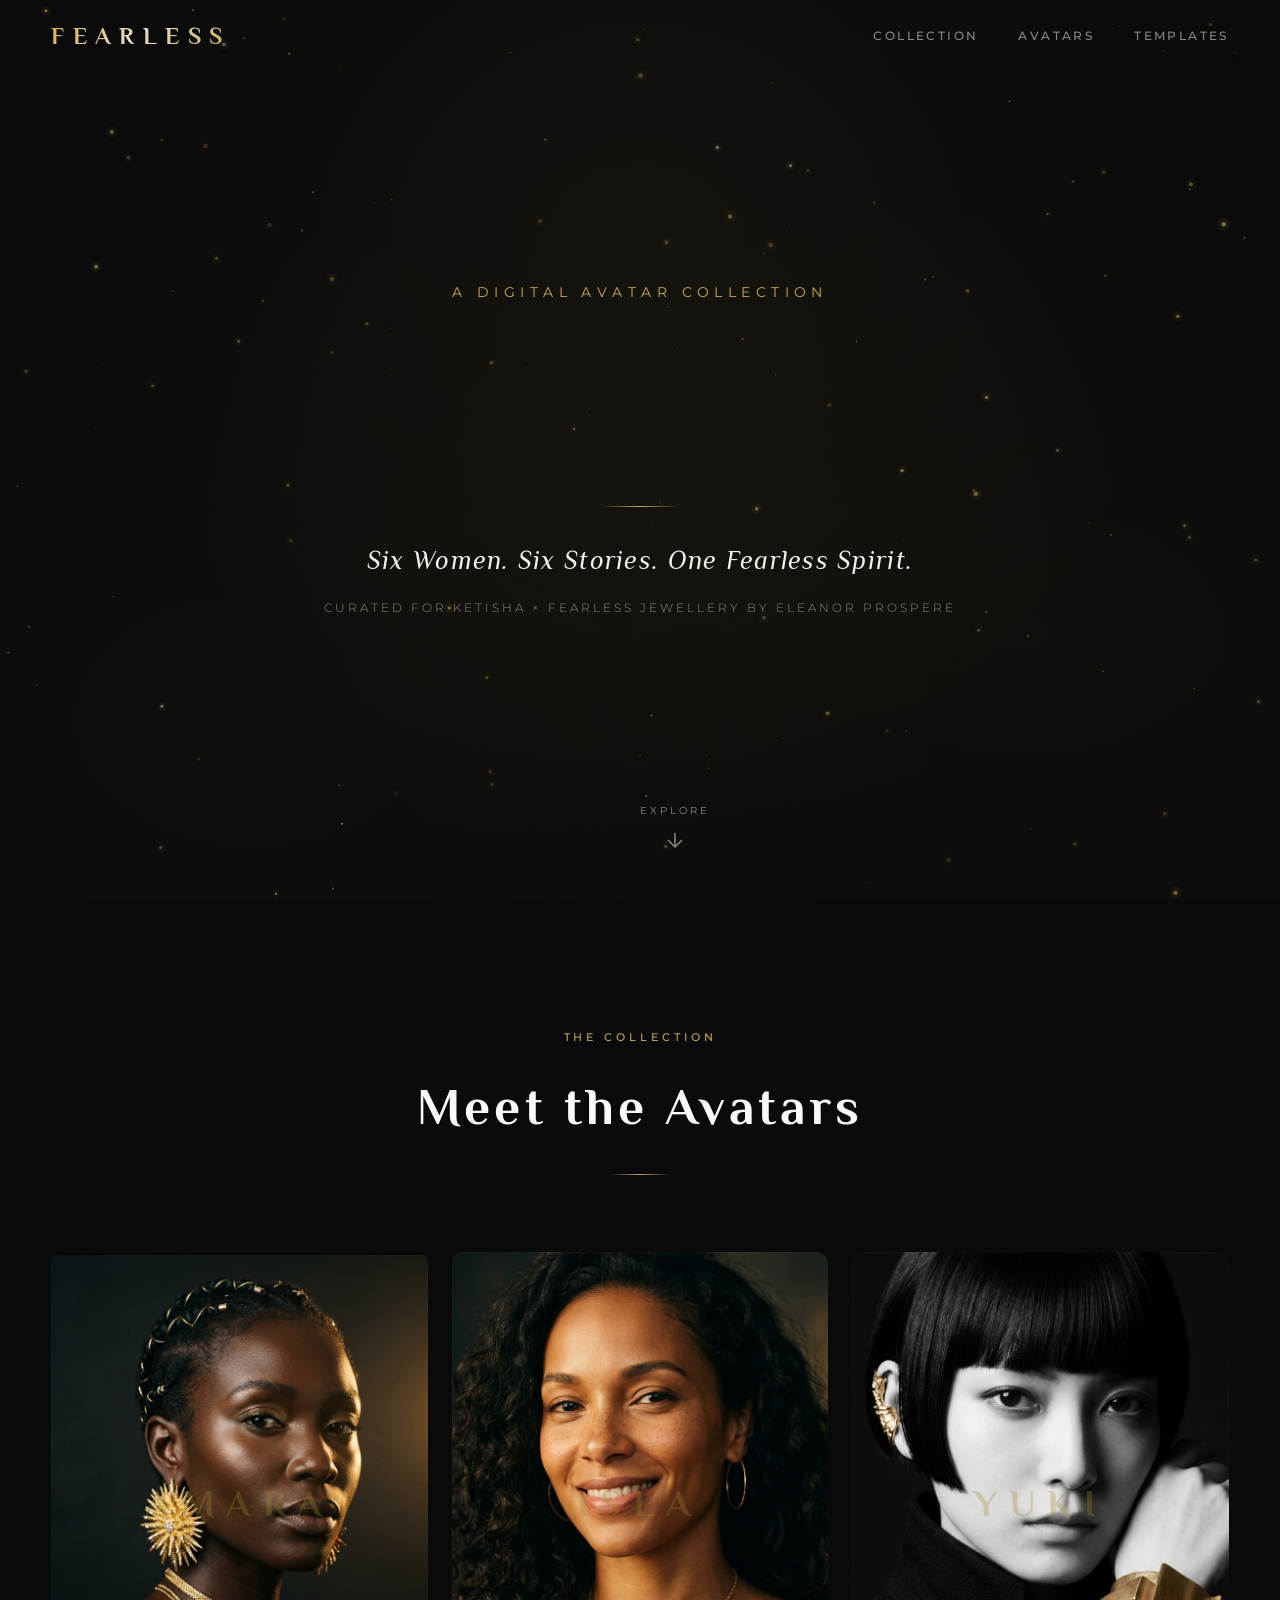
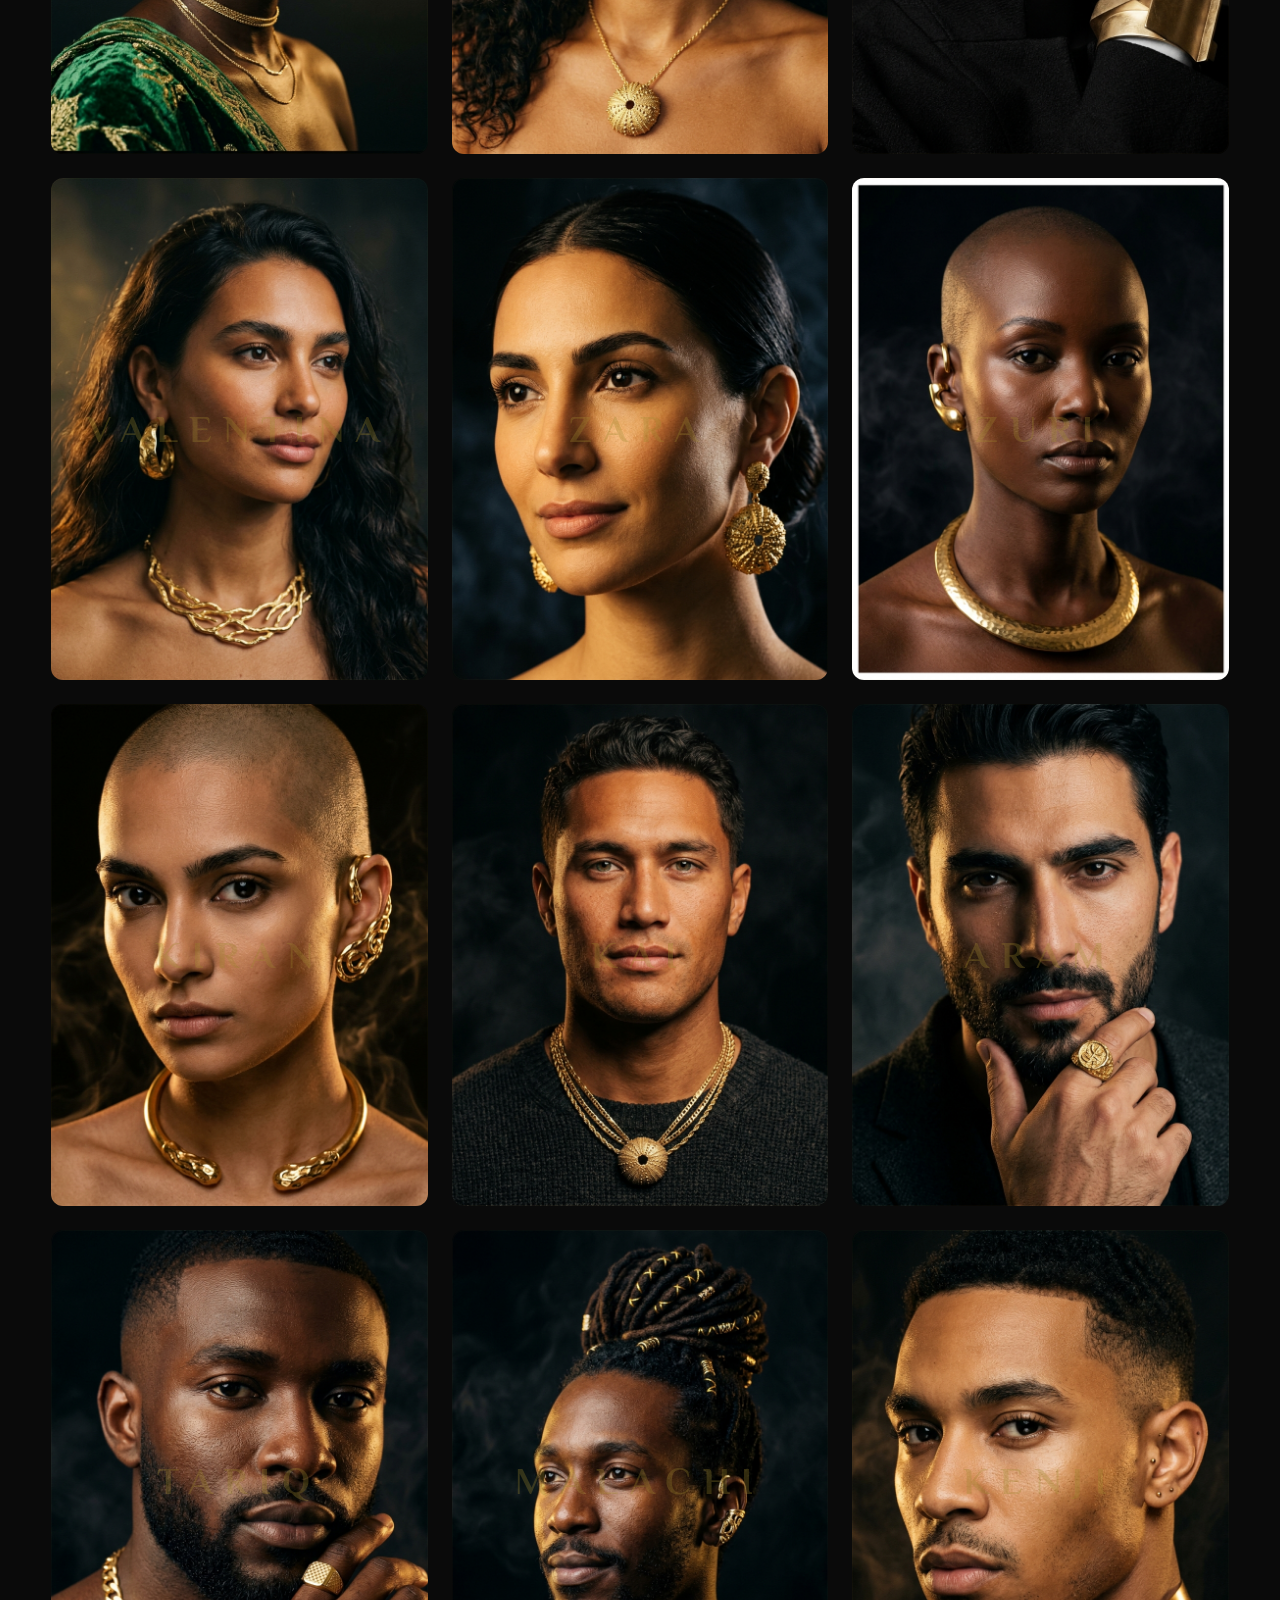
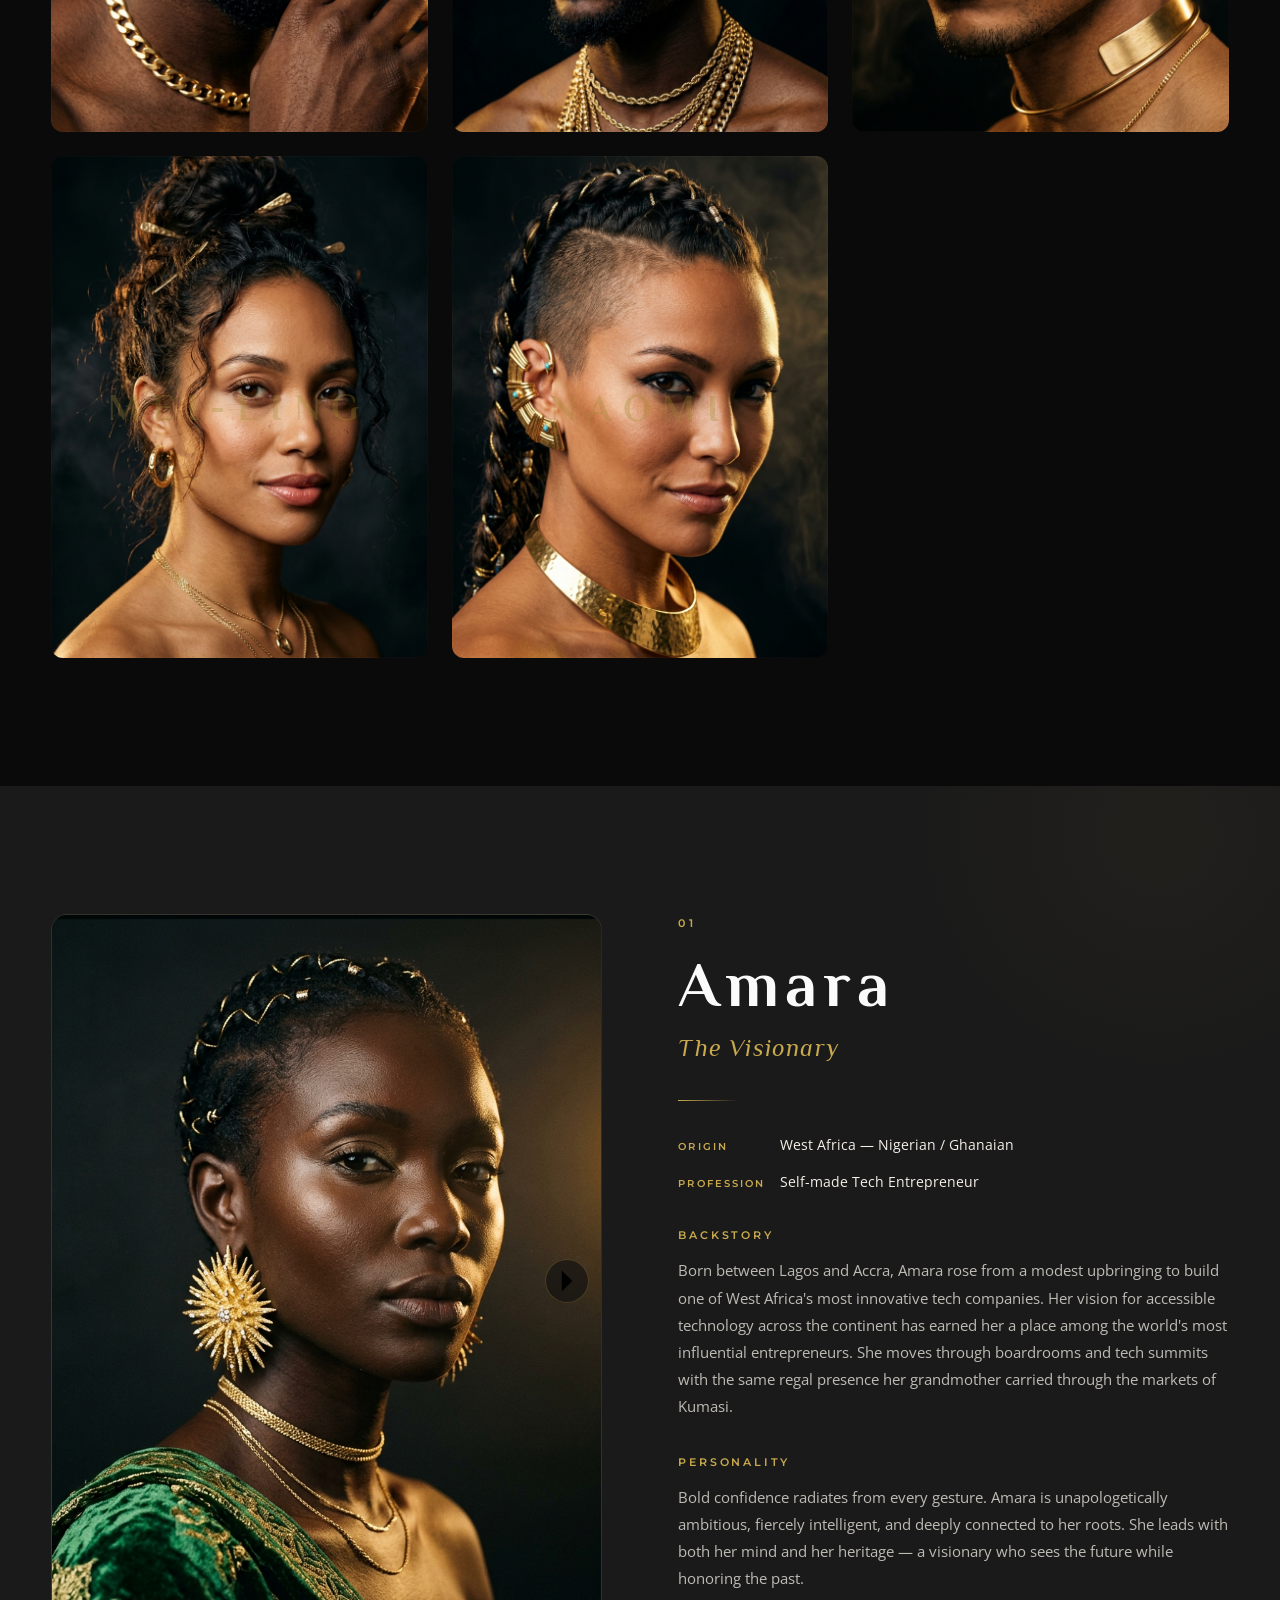
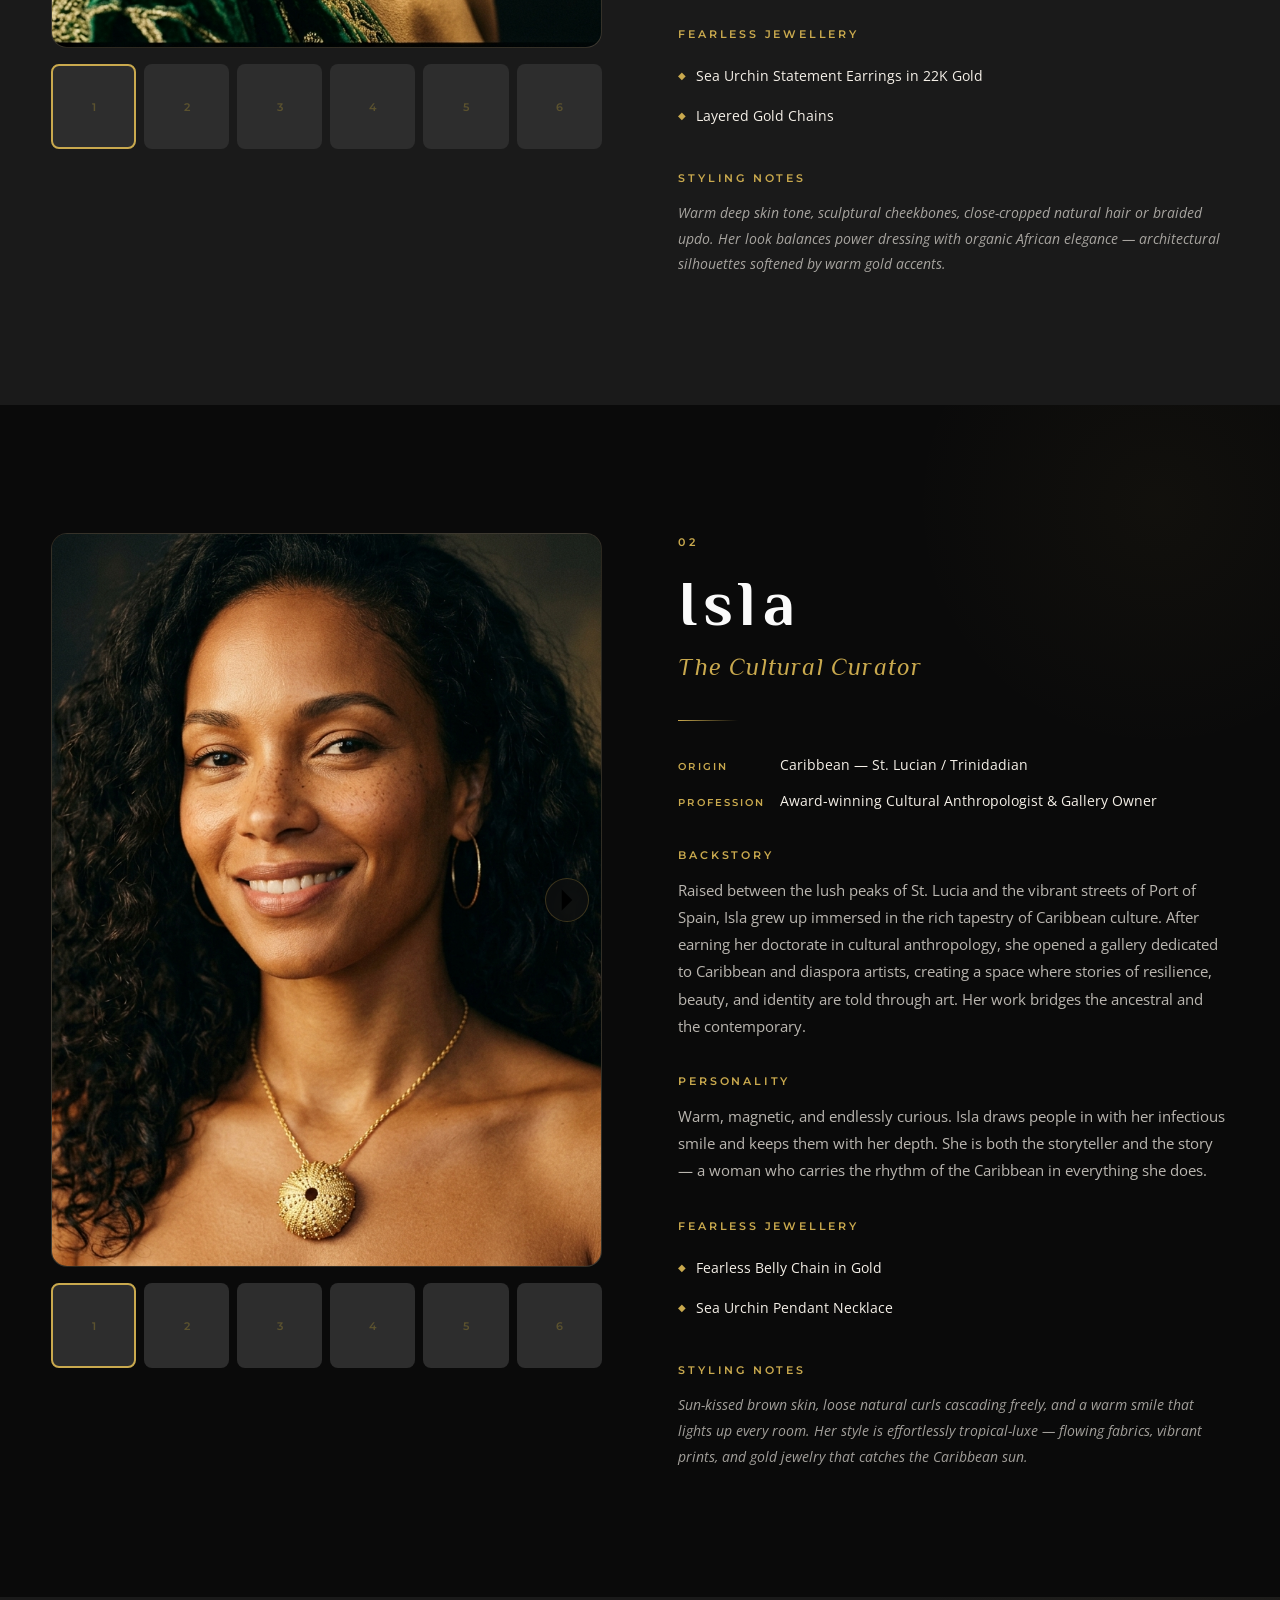
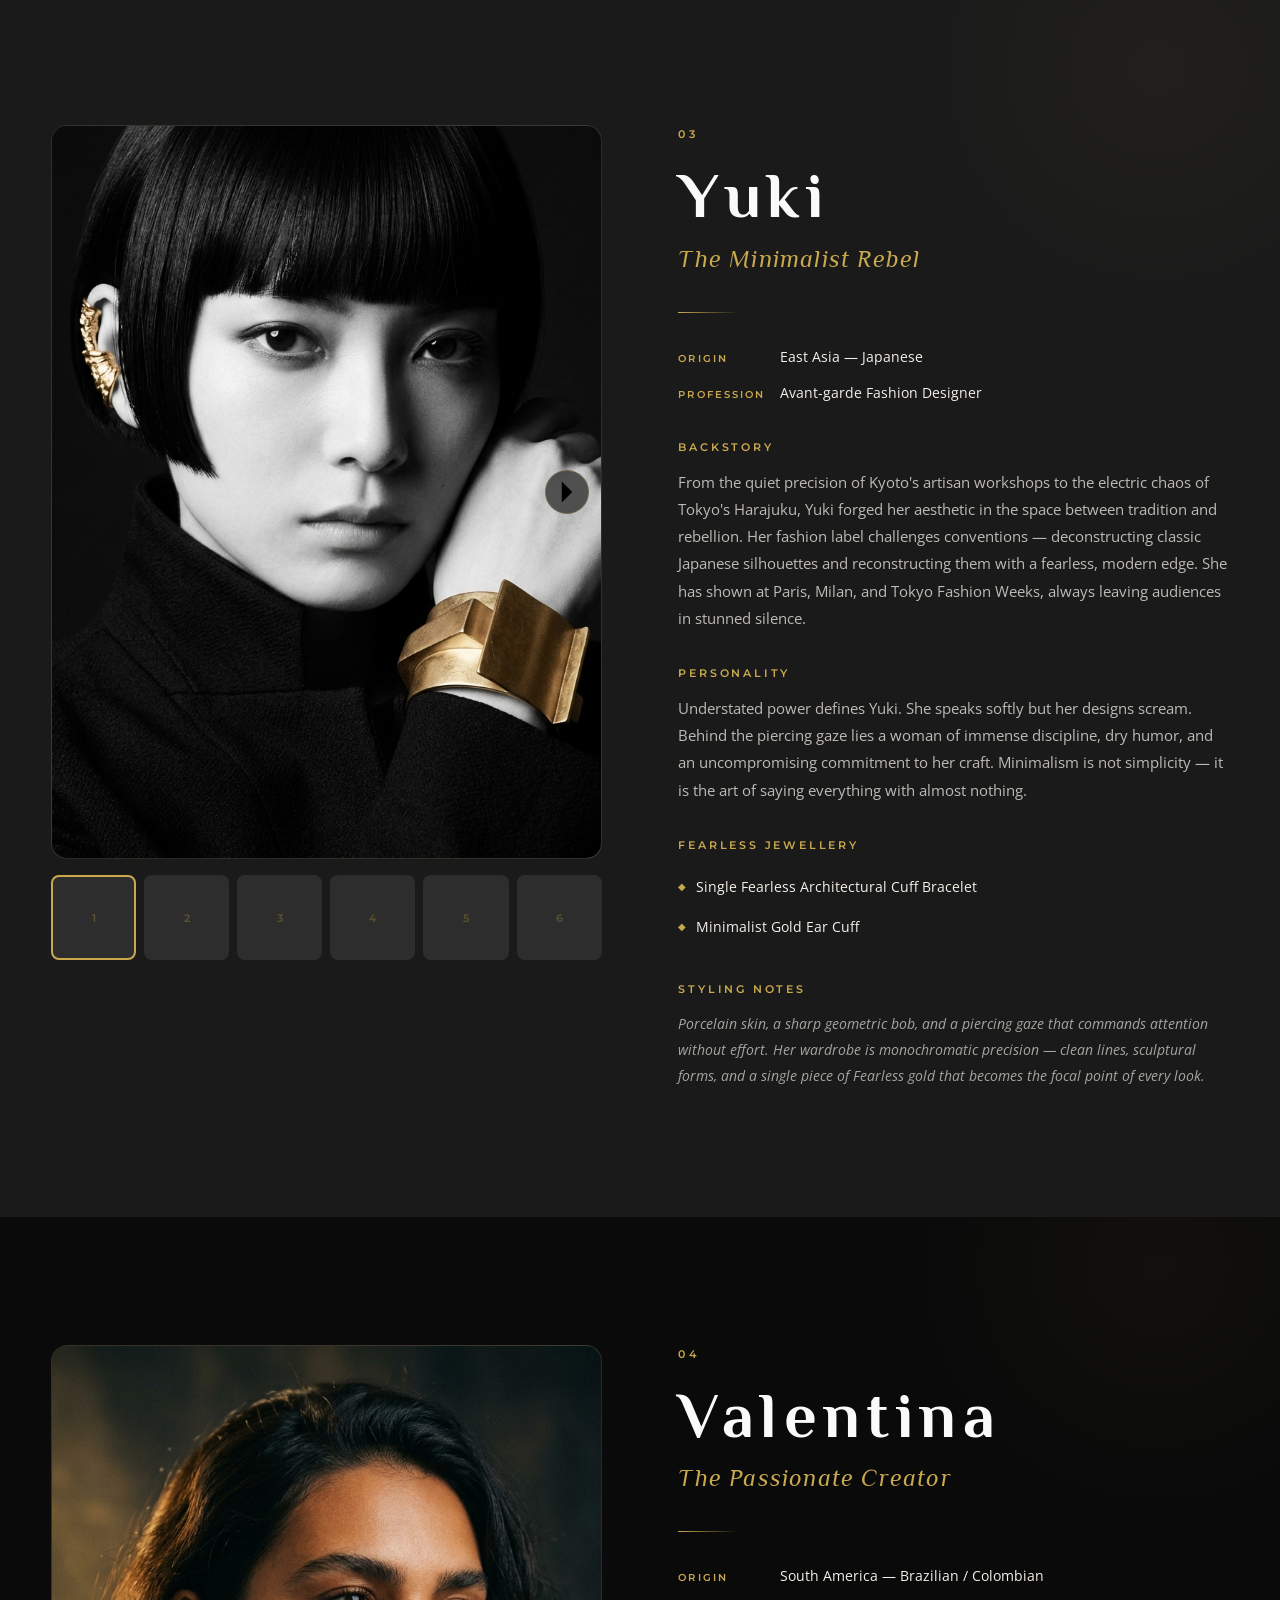
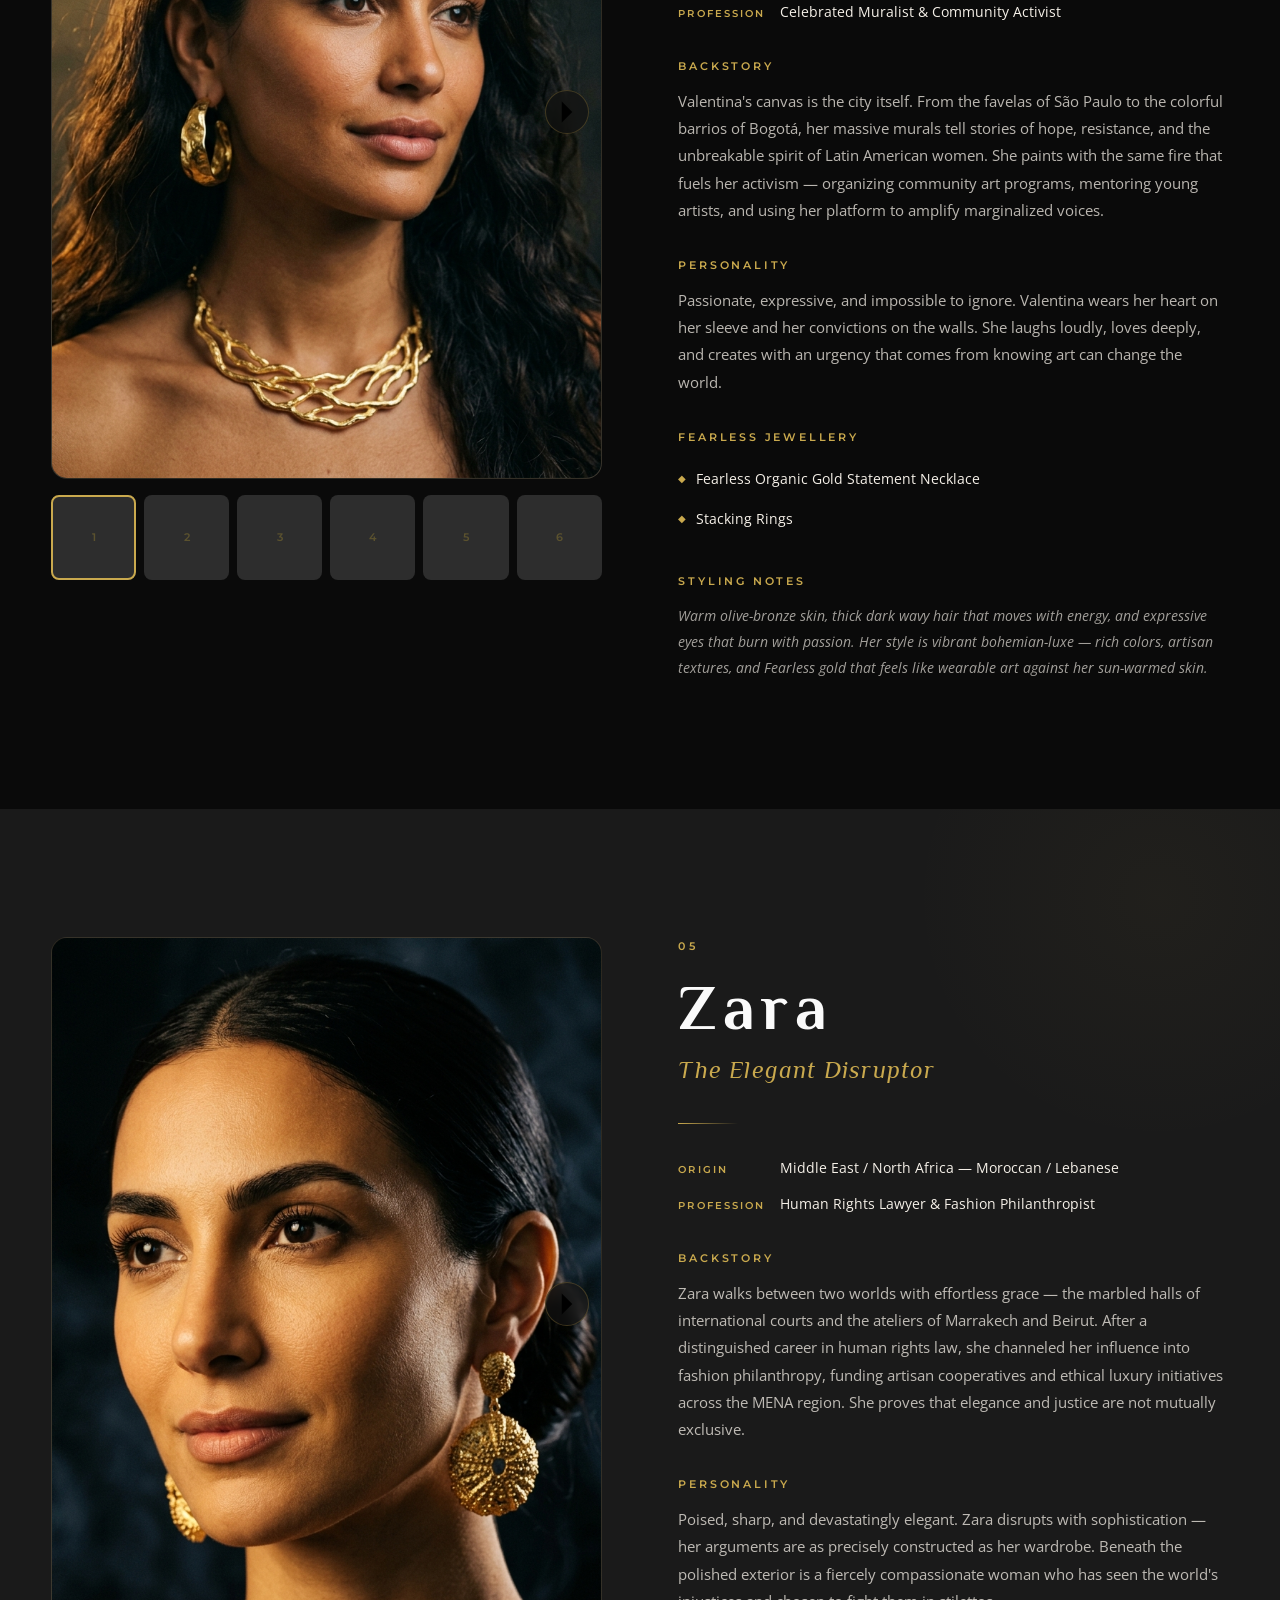
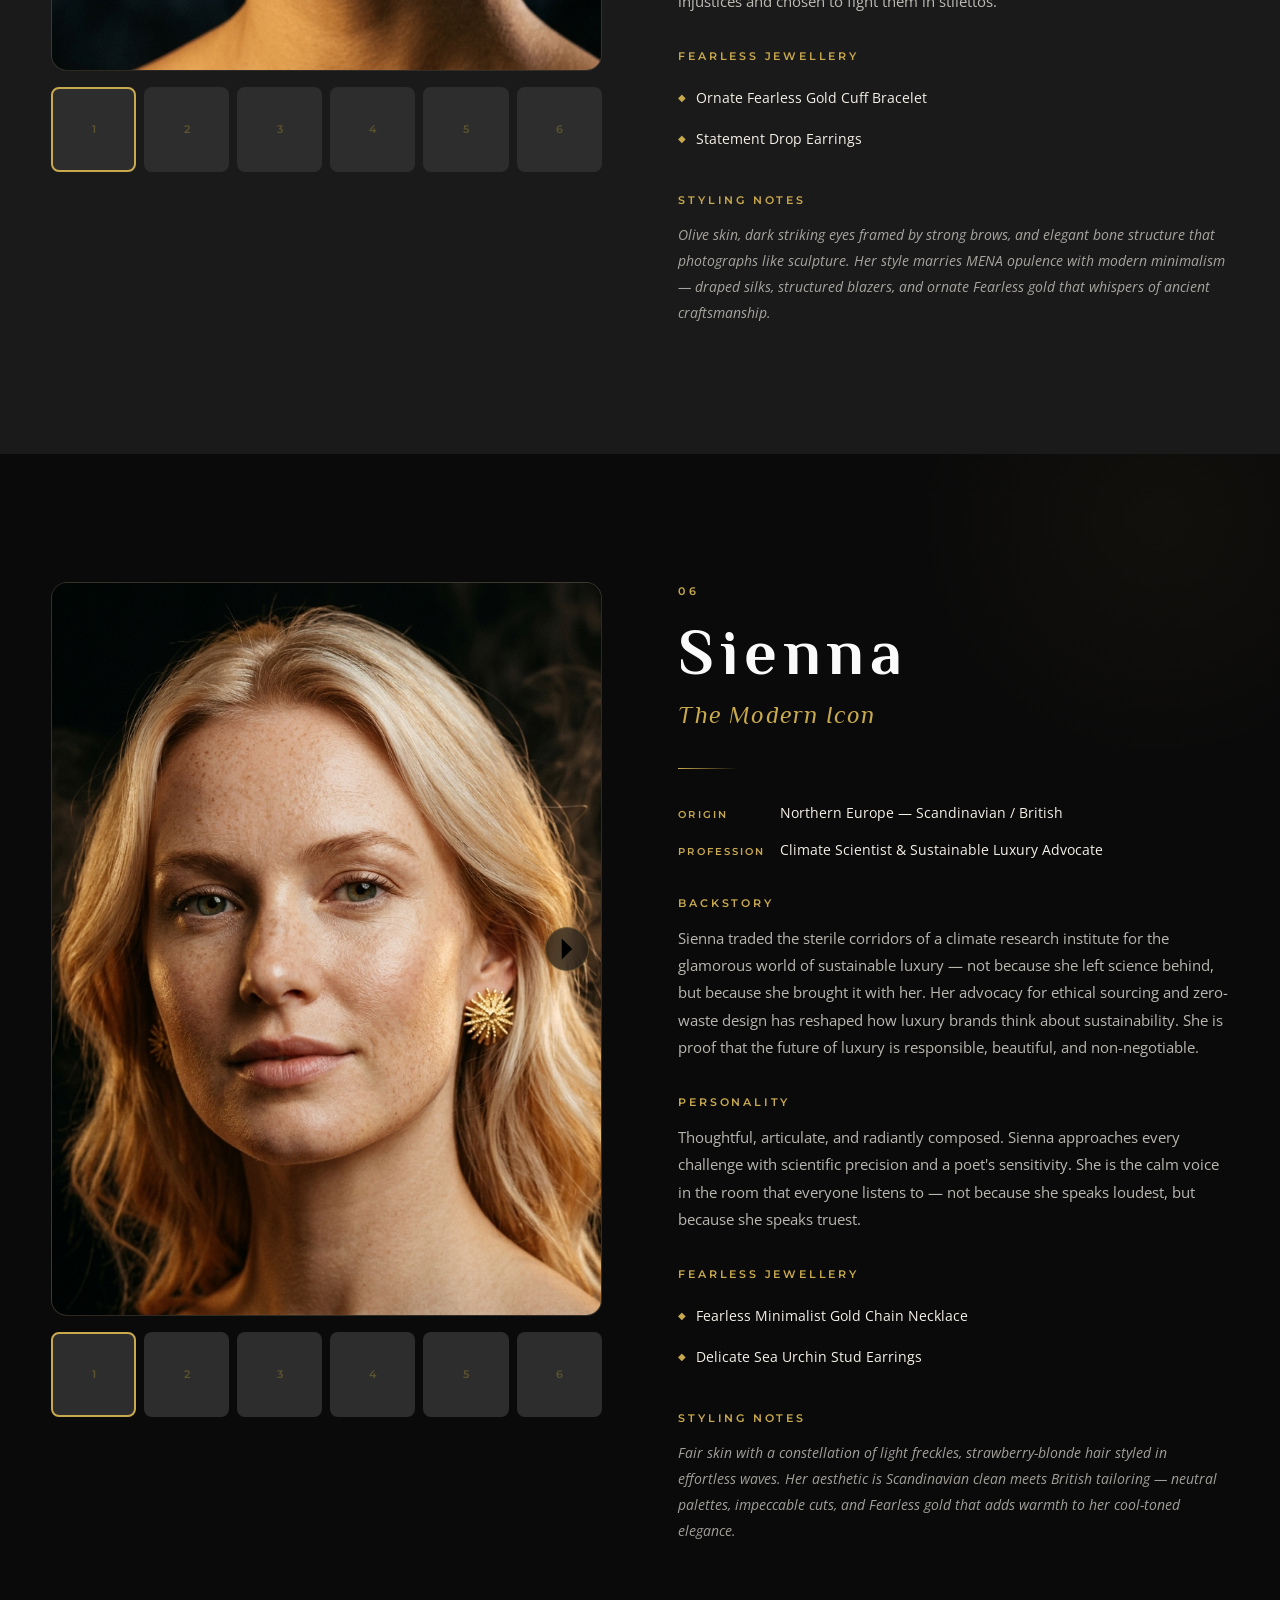
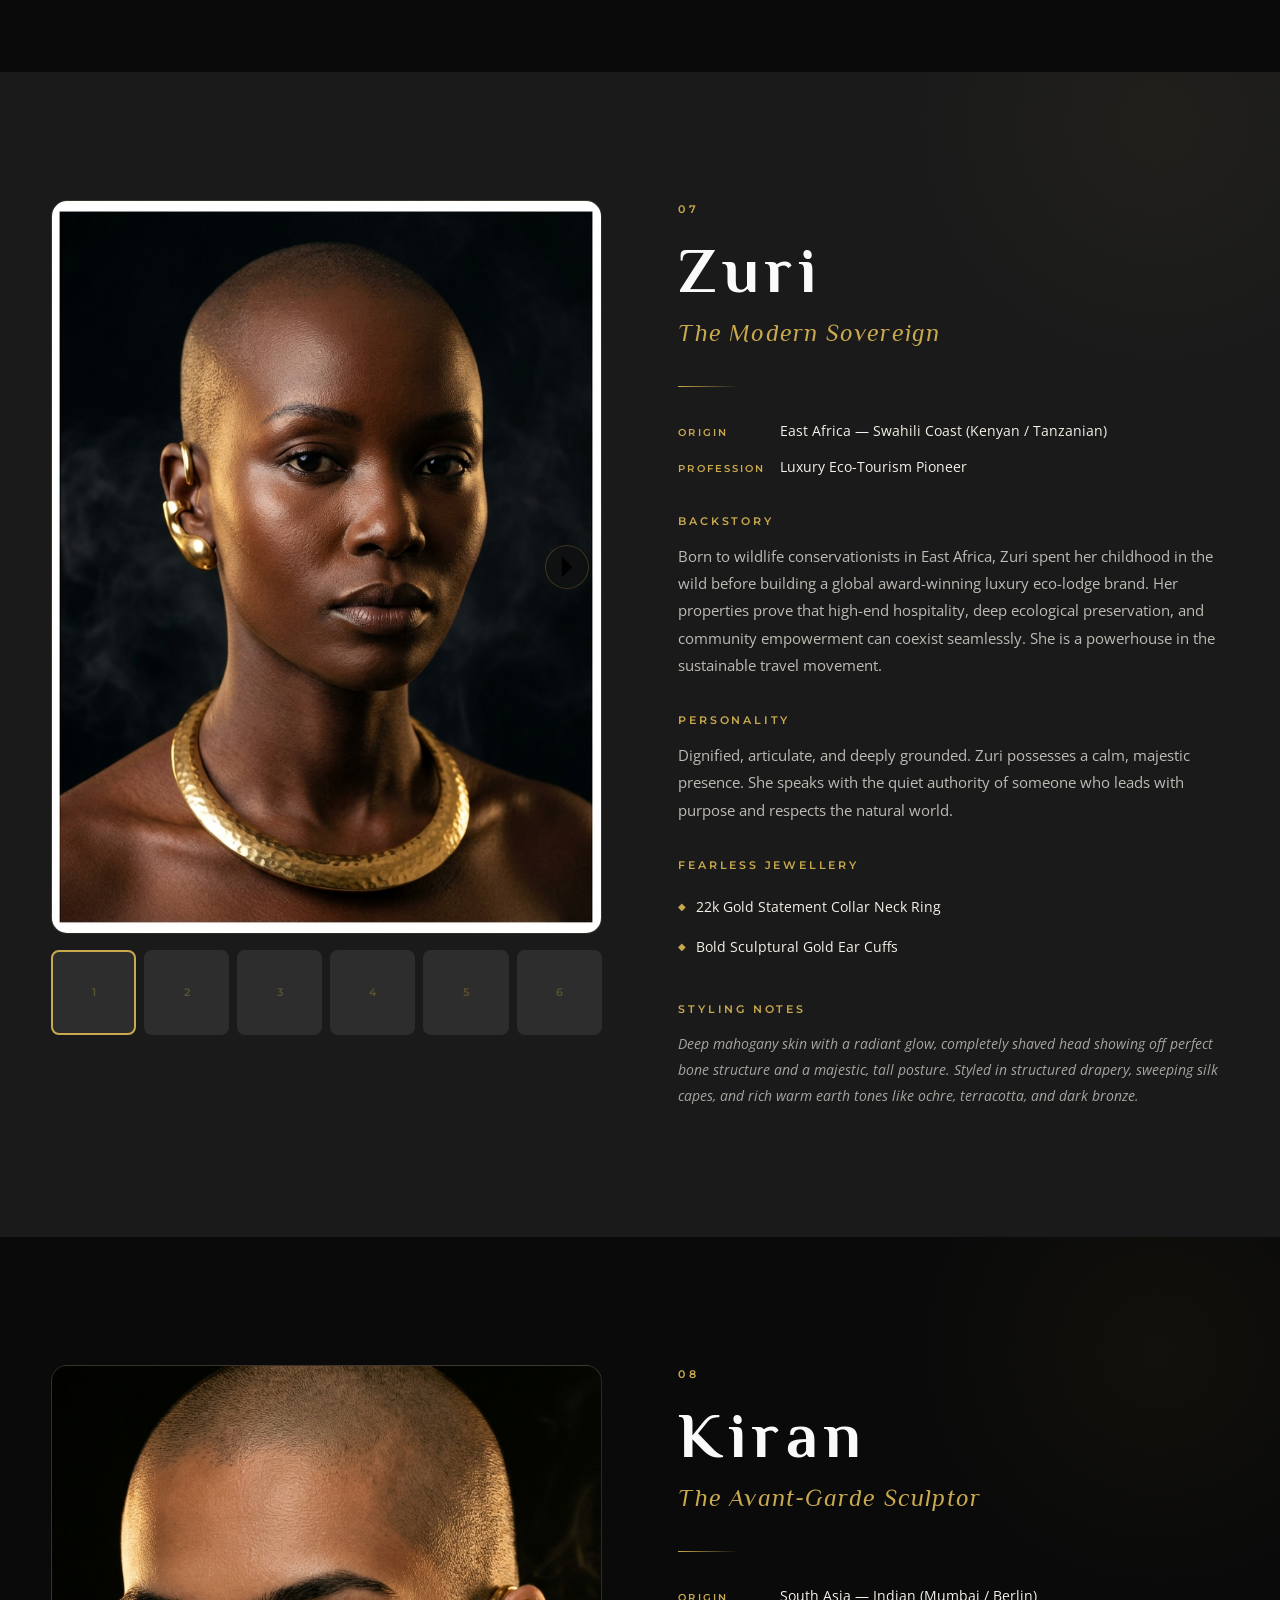
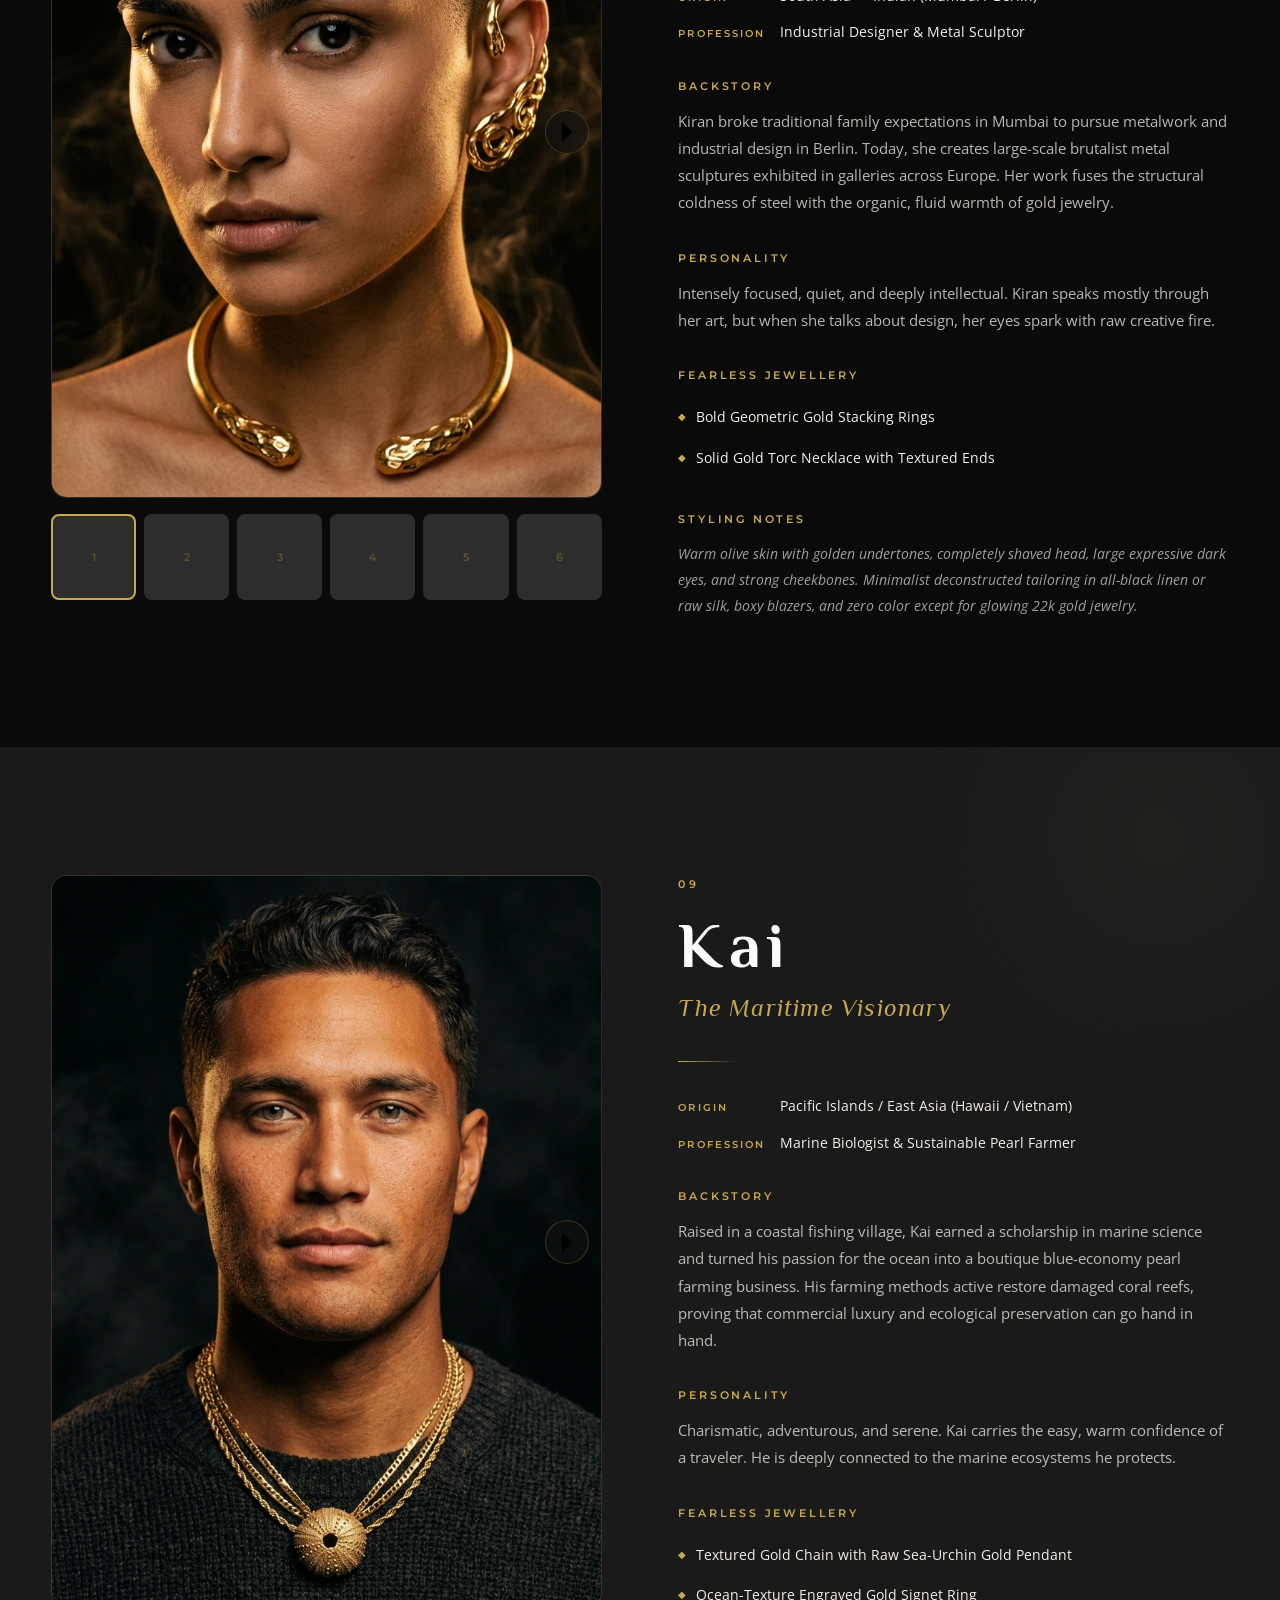
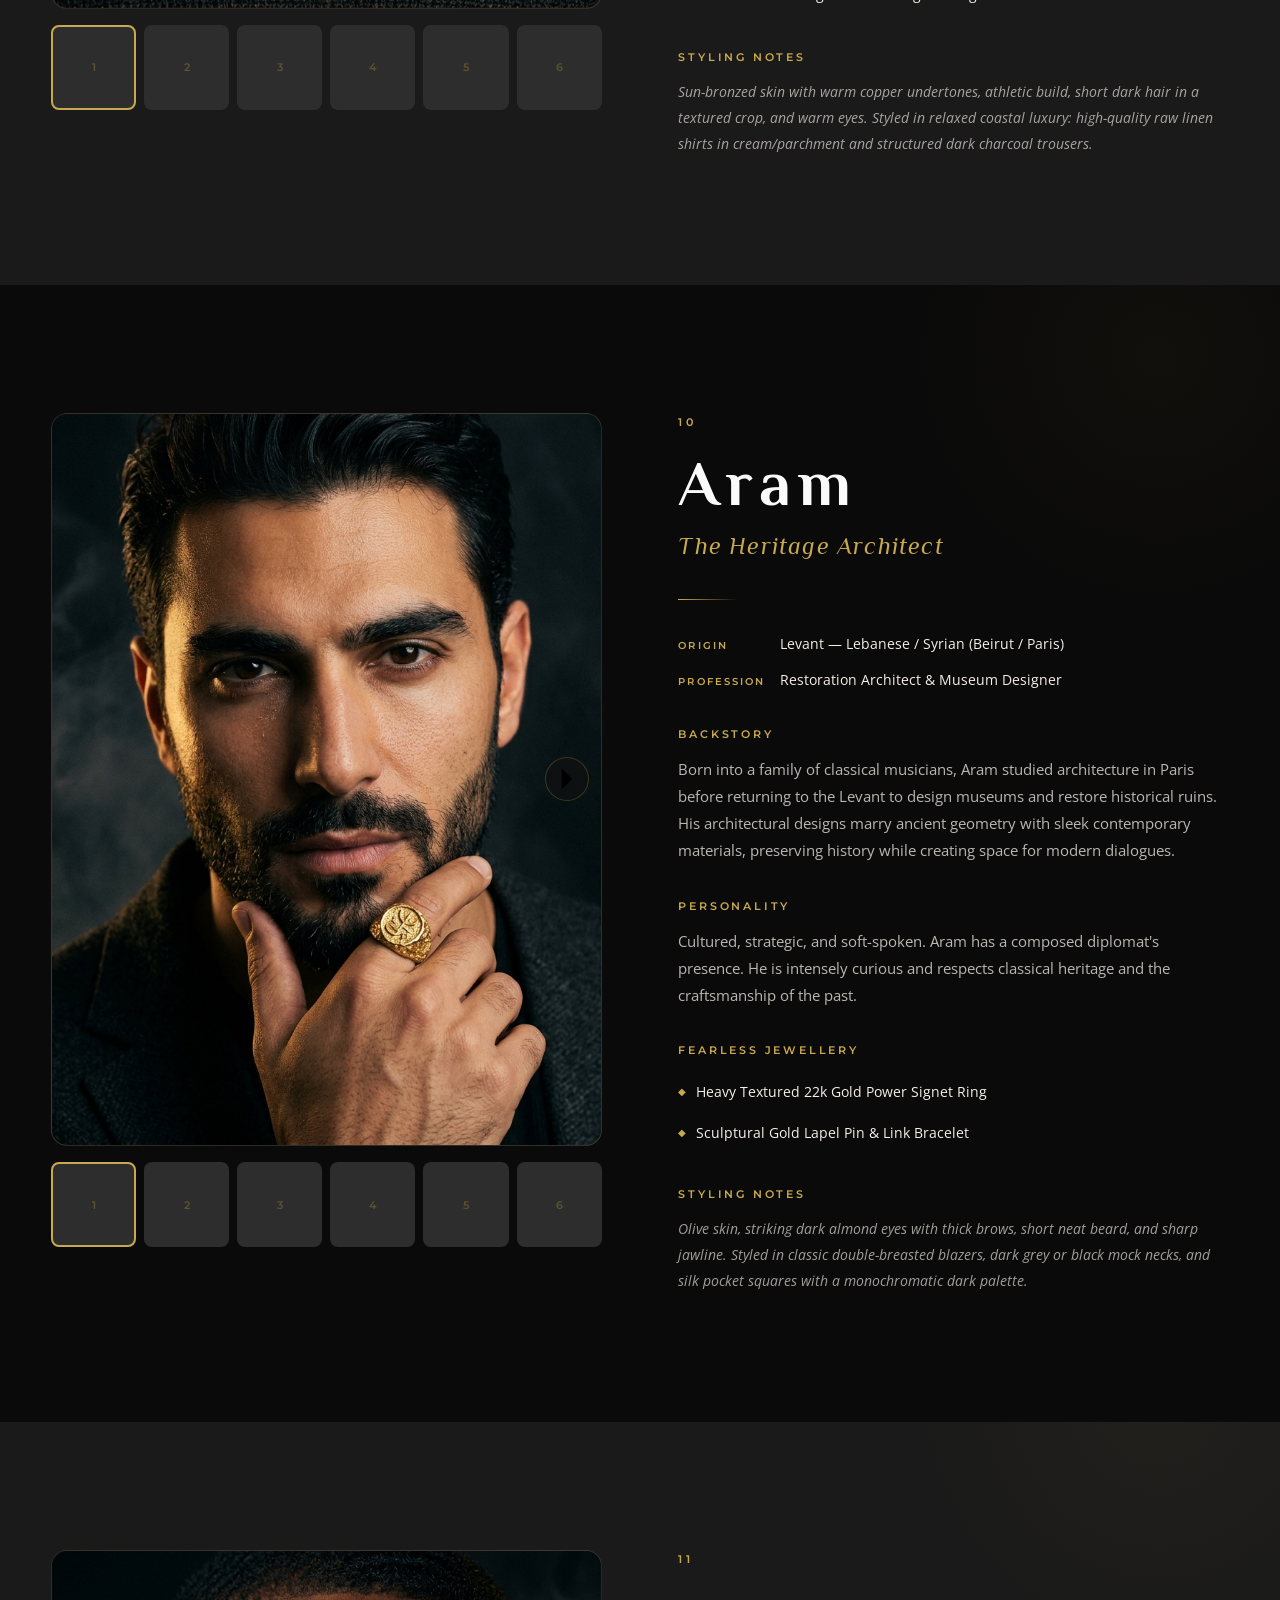
==== commit e7c52afe: "Update digital avatars and brand guide" ====
--- a/index.html
+++ b/index.html
@@ -132,22 +132,141 @@
           <div class="gallery__card-glass">
             <span class="gallery__card-name">Zara</span>
             <span class="gallery__card-title">The Elegant Disruptor</span>
-            <span class="gallery__card-origin">Middle East / North Africa</span>
-          </div>
-        </div>
-      </a>
-
-      <!-- SIENNA -->
-      <a href="#sienna-section" class="gallery__card reveal" data-avatar="sienna">
+          </div>
+        </div>
+      </a>
+
+      <!-- ZURI -->
+      <a href="#zuri-section" class="gallery__card reveal" data-avatar="zuri">
+        <div class="gallery__card-image" style="--placeholder-hue: 10;">
+          <img src="images/zuri_closeup_1.png" alt="Zuri — The Modern Sovereign" loading="lazy" onerror="this.style.display='none';" />
+          <div class="gallery__card-placeholder">ZURI</div>
+        </div>
+        <div class="gallery__card-overlay">
+          <div class="gallery__card-glass">
+            <span class="gallery__card-name">Zuri</span>
+            <span class="gallery__card-title">The Modern Sovereign</span>
+            <span class="gallery__card-origin">East Africa</span>
+          </div>
+        </div>
+      </a>
+
+      <!-- KIRAN -->
+      <a href="#kiran-section" class="gallery__card reveal" data-avatar="kiran">
+        <div class="gallery__card-image" style="--placeholder-hue: 200;">
+          <img src="images/kiran_closeup_1.png" alt="Kiran — The Avant-Garde Sculptor" loading="lazy" onerror="this.style.display='none';" />
+          <div class="gallery__card-placeholder">KIRAN</div>
+        </div>
+        <div class="gallery__card-overlay">
+          <div class="gallery__card-glass">
+            <span class="gallery__card-name">Kiran</span>
+            <span class="gallery__card-title">The Avant-Garde Sculptor</span>
+            <span class="gallery__card-origin">South Asia</span>
+          </div>
+        </div>
+      </a>
+
+      <!-- KAI -->
+      <a href="#kai-section" class="gallery__card reveal" data-avatar="kai">
+        <div class="gallery__card-image" style="--placeholder-hue: 140;">
+          <img src="images/kai_closeup_1.png" alt="Kai — The Maritime Visionary" loading="lazy" onerror="this.style.display='none';" />
+          <div class="gallery__card-placeholder">KAI</div>
+        </div>
+        <div class="gallery__card-overlay">
+          <div class="gallery__card-glass">
+            <span class="gallery__card-name">Kai</span>
+            <span class="gallery__card-title">The Maritime Visionary</span>
+            <span class="gallery__card-origin">Pacific Islands / East Asia</span>
+          </div>
+        </div>
+      </a>
+
+      <!-- ARAM -->
+      <a href="#aram-section" class="gallery__card reveal" data-avatar="aram">
+        <div class="gallery__card-image" style="--placeholder-hue: 300;">
+          <img src="images/aram_closeup_1.png" alt="Aram — The Heritage Architect" loading="lazy" onerror="this.style.display='none';" />
+          <div class="gallery__card-placeholder">ARAM</div>
+        </div>
+        <div class="gallery__card-overlay">
+          <div class="gallery__card-glass">
+            <span class="gallery__card-name">Aram</span>
+            <span class="gallery__card-title">The Heritage Architect</span>
+            <span class="gallery__card-origin">Levant</span>
+          </div>
+        </div>
+      </a>
+
+      <!-- TARIQ -->
+      <a href="#tariq-section" class="gallery__card reveal" data-avatar="tariq">
+        <div class="gallery__card-image" style="--placeholder-hue: 30;">
+          <img src="images/tariq_closeup_1.png" alt="Tariq — The Heritage Pioneer" loading="lazy" onerror="this.style.display='none';" />
+          <div class="gallery__card-placeholder">TARIQ</div>
+        </div>
+        <div class="gallery__card-overlay">
+          <div class="gallery__card-glass">
+            <span class="gallery__card-name">Tariq</span>
+            <span class="gallery__card-title">The Heritage Pioneer</span>
+            <span class="gallery__card-origin">West Africa</span>
+          </div>
+        </div>
+      </a>
+
+      <!-- MALACHI -->
+      <a href="#malachi-section" class="gallery__card reveal" data-avatar="malachi">
+        <div class="gallery__card-image" style="--placeholder-hue: 120;">
+          <img src="images/malachi_closeup_1.png" alt="Malachi — The Rhythmic Curator" loading="lazy" onerror="this.style.display='none';" />
+          <div class="gallery__card-placeholder">MALACHI</div>
+        </div>
+        <div class="gallery__card-overlay">
+          <div class="gallery__card-glass">
+            <span class="gallery__card-name">Malachi</span>
+            <span class="gallery__card-title">The Rhythmic Curator</span>
+            <span class="gallery__card-origin">Caribbean</span>
+          </div>
+        </div>
+      </a>
+
+      <!-- KENJI -->
+      <a href="#kenji-section" class="gallery__card reveal" data-avatar="kenji">
+        <div class="gallery__card-image" style="--placeholder-hue: 180;">
+          <img src="images/kenji_closeup_1.png" alt="Kenji — The Tech Philanthropist" loading="lazy" onerror="this.style.display='none';" />
+          <div class="gallery__card-placeholder">KENJI</div>
+        </div>
+        <div class="gallery__card-overlay">
+          <div class="gallery__card-glass">
+            <span class="gallery__card-name">Kenji</span>
+            <span class="gallery__card-title">The Tech Philanthropist</span>
+            <span class="gallery__card-origin">Mixed Black / East Asian</span>
+          </div>
+        </div>
+      </a>
+
+      <!-- MEI-LING -->
+      <a href="#meiling-section" class="gallery__card reveal" data-avatar="meiling">
+        <div class="gallery__card-image" style="--placeholder-hue: 330;">
+          <img src="images/meiling_closeup_1.png" alt="Mei-Ling — The Culinary Alchemist" loading="lazy" onerror="this.style.display='none';" />
+          <div class="gallery__card-placeholder">MEI-LING</div>
+        </div>
+        <div class="gallery__card-overlay">
+          <div class="gallery__card-glass">
+            <span class="gallery__card-name">Mei-Ling</span>
+            <span class="gallery__card-title">The Culinary Alchemist</span>
+            <span class="gallery__card-origin">Mixed Black / East Asian</span>
+          </div>
+        </div>
+      </a>
+
+      <!-- NAOMI -->
+      <a href="#naomi-section" class="gallery__card reveal" data-avatar="naomi">
         <div class="gallery__card-image" style="--placeholder-hue: 45;">
-          <img src="images/sienna_closeup_1.png" alt="Sienna — The Modern Icon" loading="lazy" onerror="this.style.display='none';" />
-          <div class="gallery__card-placeholder">SIENNA</div>
-        </div>
-        <div class="gallery__card-overlay">
-          <div class="gallery__card-glass">
-            <span class="gallery__card-name">Sienna</span>
-            <span class="gallery__card-title">The Modern Icon</span>
-            <span class="gallery__card-origin">Northern Europe</span>
+          <img src="images/naomi_closeup_1.png" alt="Naomi — The Cyber-Punk Activist" loading="lazy" onerror="this.style.display='none';" />
+          <div class="gallery__card-placeholder">NAOMI</div>
+        </div>
+        <div class="gallery__card-overlay">
+          <div class="gallery__card-glass">
+            <span class="gallery__card-name">Naomi</span>
+            <span class="gallery__card-title">The Cyber-Punk Activist</span>
+            <span class="gallery__card-origin">Indigenous / Scandinavian</span>
           </div>
         </div>
       </a>
@@ -448,6 +567,439 @@
     </div>
   </section>
 
+  <!-- ─── ZURI ─── -->
+  <section class="avatar-profile" id="zuri-section" data-avatar="zuri">
+    <div class="avatar-profile__bg-accent" style="background: radial-gradient(circle, rgba(201, 169, 78, 0.04) 0%, transparent 70%);"></div>
+    <div class="avatar-profile__container">
+      <!-- Left: Gallery -->
+      <div class="avatar-profile__gallery reveal">
+        <div class="avatar-profile__main-image">
+          <img src="images/zuri_closeup_1.png" alt="Zuri" data-active onerror="this.style.display='none';" />
+          <div class="avatar-profile__placeholder">ZURI</div>
+        </div>
+        <div class="avatar-profile__thumbs">
+          <button class="avatar-profile__thumb active" data-src="images/zuri_closeup_1.png" data-label="Close-up 1"><div class="thumb-placeholder">1</div></button>
+          <button class="avatar-profile__thumb" data-src="images/zuri_closeup_2.png" data-label="Close-up 2"><div class="thumb-placeholder">2</div></button>
+          <button class="avatar-profile__thumb" data-src="images/zuri_halfbody_1.png" data-label="Half-body 1"><div class="thumb-placeholder">3</div></button>
+          <button class="avatar-profile__thumb" data-src="images/zuri_halfbody_2.png" data-label="Half-body 2"><div class="thumb-placeholder">4</div></button>
+          <button class="avatar-profile__thumb" data-src="images/zuri_lifestyle_1.png" data-label="Lifestyle 1"><div class="thumb-placeholder">5</div></button>
+          <button class="avatar-profile__thumb" data-src="images/zuri_lifestyle_2.png" data-label="Lifestyle 2"><div class="thumb-placeholder">6</div></button>
+        </div>
+      </div>
+      <!-- Right: Bio -->
+      <div class="avatar-profile__bio reveal">
+        <span class="avatar-profile__number">07</span>
+        <h2 class="avatar-profile__name">Zuri</h2>
+        <p class="avatar-profile__title-line">The Modern Sovereign</p>
+        <div class="avatar-profile__divider"></div>
+        <div class="avatar-profile__meta">
+          <div class="meta-item"><span class="meta-label">Origin</span><span class="meta-value">East Africa — Swahili Coast (Kenyan / Tanzanian)</span></div>
+          <div class="meta-item"><span class="meta-label">Profession</span><span class="meta-value">Luxury Eco-Tourism Pioneer</span></div>
+        </div>
+        <div class="avatar-profile__story">
+          <h3>Backstory</h3>
+          <p>Born to wildlife conservationists in East Africa, Zuri spent her childhood in the wild before building a global award-winning luxury eco-lodge brand. Her properties prove that high-end hospitality, deep ecological preservation, and community empowerment can coexist seamlessly. She is a powerhouse in the sustainable travel movement.</p>
+          <h3>Personality</h3>
+          <p>Dignified, articulate, and deeply grounded. Zuri possesses a calm, majestic presence. She speaks with the quiet authority of someone who leads with purpose and respects the natural world.</p>
+        </div>
+        <div class="avatar-profile__jewelry">
+          <h3>Fearless Jewellery</h3>
+          <div class="jewelry-item"><span class="jewelry-icon">◆</span> 22k Gold Statement Collar Neck Ring</div>
+          <div class="jewelry-item"><span class="jewelry-icon">◆</span> Bold Sculptural Gold Ear Cuffs</div>
+        </div>
+        <div class="avatar-profile__appearance">
+          <h3>Styling Notes</h3>
+          <p>Deep mahogany skin with a radiant glow, completely shaved head showing off perfect bone structure and a majestic, tall posture. Styled in structured drapery, sweeping silk capes, and rich warm earth tones like ochre, terracotta, and dark bronze.</p>
+        </div>
+      </div>
+    </div>
+  </section>
+
+  <!-- ─── KIRAN ─── -->
+  <section class="avatar-profile" id="kiran-section" data-avatar="kiran">
+    <div class="avatar-profile__bg-accent" style="background: radial-gradient(circle, rgba(212, 175, 55, 0.04) 0%, transparent 70%);"></div>
+    <div class="avatar-profile__container">
+      <!-- Left: Gallery -->
+      <div class="avatar-profile__gallery reveal">
+        <div class="avatar-profile__main-image">
+          <img src="images/kiran_closeup_1.png" alt="Kiran" data-active onerror="this.style.display='none';" />
+          <div class="avatar-profile__placeholder">KIRAN</div>
+        </div>
+        <div class="avatar-profile__thumbs">
+          <button class="avatar-profile__thumb active" data-src="images/kiran_closeup_1.png" data-label="Close-up 1"><div class="thumb-placeholder">1</div></button>
+          <button class="avatar-profile__thumb" data-src="images/kiran_closeup_2.png" data-label="Close-up 2"><div class="thumb-placeholder">2</div></button>
+          <button class="avatar-profile__thumb" data-src="images/kiran_halfbody_1.png" data-label="Half-body 1"><div class="thumb-placeholder">3</div></button>
+          <button class="avatar-profile__thumb" data-src="images/kiran_halfbody_2.png" data-label="Half-body 2"><div class="thumb-placeholder">4</div></button>
+          <button class="avatar-profile__thumb" data-src="images/kiran_lifestyle_1.png" data-label="Lifestyle 1"><div class="thumb-placeholder">5</div></button>
+          <button class="avatar-profile__thumb" data-src="images/kiran_lifestyle_2.png" data-label="Lifestyle 2"><div class="thumb-placeholder">6</div></button>
+        </div>
+      </div>
+      <!-- Right: Bio -->
+      <div class="avatar-profile__bio reveal">
+        <span class="avatar-profile__number">08</span>
+        <h2 class="avatar-profile__name">Kiran</h2>
+        <p class="avatar-profile__title-line">The Avant-Garde Sculptor</p>
+        <div class="avatar-profile__divider"></div>
+        <div class="avatar-profile__meta">
+          <div class="meta-item"><span class="meta-label">Origin</span><span class="meta-value">South Asia — Indian (Mumbai / Berlin)</span></div>
+          <div class="meta-item"><span class="meta-label">Profession</span><span class="meta-value">Industrial Designer &amp; Metal Sculptor</span></div>
+        </div>
+        <div class="avatar-profile__story">
+          <h3>Backstory</h3>
+          <p>Kiran broke traditional family expectations in Mumbai to pursue metalwork and industrial design in Berlin. Today, she creates large-scale brutalist metal sculptures exhibited in galleries across Europe. Her work fuses the structural coldness of steel with the organic, fluid warmth of gold jewelry.</p>
+          <h3>Personality</h3>
+          <p>Intensely focused, quiet, and deeply intellectual. Kiran speaks mostly through her art, but when she talks about design, her eyes spark with raw creative fire.</p>
+        </div>
+        <div class="avatar-profile__jewelry">
+          <h3>Fearless Jewellery</h3>
+          <div class="jewelry-item"><span class="jewelry-icon">◆</span> Bold Geometric Gold Stacking Rings</div>
+          <div class="jewelry-item"><span class="jewelry-icon">◆</span> Solid Gold Torc Necklace with Textured Ends</div>
+        </div>
+        <div class="avatar-profile__appearance">
+          <h3>Styling Notes</h3>
+          <p>Warm olive skin with golden undertones, completely shaved head, large expressive dark eyes, and strong cheekbones. Minimalist deconstructed tailoring in all-black linen or raw silk, boxy blazers, and zero color except for glowing 22k gold jewelry.</p>
+        </div>
+      </div>
+    </div>
+  </section>
+
+  <!-- ─── KAI ─── -->
+  <section class="avatar-profile" id="kai-section" data-avatar="kai">
+    <div class="avatar-profile__bg-accent" style="background: radial-gradient(circle, rgba(200, 180, 100, 0.04) 0%, transparent 70%);"></div>
+    <div class="avatar-profile__container">
+      <!-- Left: Gallery -->
+      <div class="avatar-profile__gallery reveal">
+        <div class="avatar-profile__main-image">
+          <img src="images/kai_closeup_1.png" alt="Kai" data-active onerror="this.style.display='none';" />
+          <div class="avatar-profile__placeholder">KAI</div>
+        </div>
+        <div class="avatar-profile__thumbs">
+          <button class="avatar-profile__thumb active" data-src="images/kai_closeup_1.png" data-label="Close-up 1"><div class="thumb-placeholder">1</div></button>
+          <button class="avatar-profile__thumb" data-src="images/kai_closeup_2.png" data-label="Close-up 2"><div class="thumb-placeholder">2</div></button>
+          <button class="avatar-profile__thumb" data-src="images/kai_halfbody_1.png" data-label="Half-body 1"><div class="thumb-placeholder">3</div></button>
+          <button class="avatar-profile__thumb" data-src="images/kai_halfbody_2.png" data-label="Half-body 2"><div class="thumb-placeholder">4</div></button>
+          <button class="avatar-profile__thumb" data-src="images/kai_lifestyle_1.png" data-label="Lifestyle 1"><div class="thumb-placeholder">5</div></button>
+          <button class="avatar-profile__thumb" data-src="images/kai_lifestyle_2.png" data-label="Lifestyle 2"><div class="thumb-placeholder">6</div></button>
+        </div>
+      </div>
+      <!-- Right: Bio -->
+      <div class="avatar-profile__bio reveal">
+        <span class="avatar-profile__number">09</span>
+        <h2 class="avatar-profile__name">Kai</h2>
+        <p class="avatar-profile__title-line">The Maritime Visionary</p>
+        <div class="avatar-profile__divider"></div>
+        <div class="avatar-profile__meta">
+          <div class="meta-item"><span class="meta-label">Origin</span><span class="meta-value">Pacific Islands / East Asia (Hawaii / Vietnam)</span></div>
+          <div class="meta-item"><span class="meta-label">Profession</span><span class="meta-value">Marine Biologist &amp; Sustainable Pearl Farmer</span></div>
+        </div>
+        <div class="avatar-profile__story">
+          <h3>Backstory</h3>
+          <p>Raised in a coastal fishing village, Kai earned a scholarship in marine science and turned his passion for the ocean into a boutique blue-economy pearl farming business. His farming methods active restore damaged coral reefs, proving that commercial luxury and ecological preservation can go hand in hand.</p>
+          <h3>Personality</h3>
+          <p>Charismatic, adventurous, and serene. Kai carries the easy, warm confidence of a traveler. He is deeply connected to the marine ecosystems he protects.</p>
+        </div>
+        <div class="avatar-profile__jewelry">
+          <h3>Fearless Jewellery</h3>
+          <div class="jewelry-item"><span class="jewelry-icon">◆</span> Textured Gold Chain with Raw Sea-Urchin Gold Pendant</div>
+          <div class="jewelry-item"><span class="jewelry-icon">◆</span> Ocean-Texture Engraved Gold Signet Ring</div>
+        </div>
+        <div class="avatar-profile__appearance">
+          <h3>Styling Notes</h3>
+          <p>Sun-bronzed skin with warm copper undertones, athletic build, short dark hair in a textured crop, and warm eyes. Styled in relaxed coastal luxury: high-quality raw linen shirts in cream/parchment and structured dark charcoal trousers.</p>
+        </div>
+      </div>
+    </div>
+  </section>
+
+  <!-- ─── ARAM ─── -->
+  <section class="avatar-profile" id="aram-section" data-avatar="aram">
+    <div class="avatar-profile__bg-accent" style="background: radial-gradient(circle, rgba(180, 155, 65, 0.04) 0%, transparent 70%);"></div>
+    <div class="avatar-profile__container">
+      <!-- Left: Gallery -->
+      <div class="avatar-profile__gallery reveal">
+        <div class="avatar-profile__main-image">
+          <img src="images/aram_closeup_1.png" alt="Aram" data-active onerror="this.style.display='none';" />
+          <div class="avatar-profile__placeholder">ARAM</div>
+        </div>
+        <div class="avatar-profile__thumbs">
+          <button class="avatar-profile__thumb active" data-src="images/aram_closeup_1.png" data-label="Close-up 1"><div class="thumb-placeholder">1</div></button>
+          <button class="avatar-profile__thumb" data-src="images/aram_closeup_2.png" data-label="Close-up 2"><div class="thumb-placeholder">2</div></button>
+          <button class="avatar-profile__thumb" data-src="images/aram_halfbody_1.png" data-label="Half-body 1"><div class="thumb-placeholder">3</div></button>
+          <button class="avatar-profile__thumb" data-src="images/aram_halfbody_2.png" data-label="Half-body 2"><div class="thumb-placeholder">4</div></button>
+          <button class="avatar-profile__thumb" data-src="images/aram_lifestyle_1.png" data-label="Lifestyle 1"><div class="thumb-placeholder">5</div></button>
+          <button class="avatar-profile__thumb" data-src="images/aram_lifestyle_2.png" data-label="Lifestyle 2"><div class="thumb-placeholder">6</div></button>
+        </div>
+      </div>
+      <!-- Right: Bio -->
+      <div class="avatar-profile__bio reveal">
+        <span class="avatar-profile__number">10</span>
+        <h2 class="avatar-profile__name">Aram</h2>
+        <p class="avatar-profile__title-line">The Heritage Architect</p>
+        <div class="avatar-profile__divider"></div>
+        <div class="avatar-profile__meta">
+          <div class="meta-item"><span class="meta-label">Origin</span><span class="meta-value">Levant — Lebanese / Syrian (Beirut / Paris)</span></div>
+          <div class="meta-item"><span class="meta-label">Profession</span><span class="meta-value">Restoration Architect &amp; Museum Designer</span></div>
+        </div>
+        <div class="avatar-profile__story">
+          <h3>Backstory</h3>
+          <p>Born into a family of classical musicians, Aram studied architecture in Paris before returning to the Levant to design museums and restore historical ruins. His architectural designs marry ancient geometry with sleek contemporary materials, preserving history while creating space for modern dialogues.</p>
+          <h3>Personality</h3>
+          <p>Cultured, strategic, and soft-spoken. Aram has a composed diplomat's presence. He is intensely curious and respects classical heritage and the craftsmanship of the past.</p>
+        </div>
+        <div class="avatar-profile__jewelry">
+          <h3>Fearless Jewellery</h3>
+          <div class="jewelry-item"><span class="jewelry-icon">◆</span> Heavy Textured 22k Gold Power Signet Ring</div>
+          <div class="jewelry-item"><span class="jewelry-icon">◆</span> Sculptural Gold Lapel Pin &amp; Link Bracelet</div>
+        </div>
+        <div class="avatar-profile__appearance">
+          <h3>Styling Notes</h3>
+          <p>Olive skin, striking dark almond eyes with thick brows, short neat beard, and sharp jawline. Styled in classic double-breasted blazers, dark grey or black mock necks, and silk pocket squares with a monochromatic dark palette.</p>
+        </div>
+      </div>
+      </div>
+    </div>
+  </section>
+
+  <!-- ─── TARIQ ─── -->
+  <section class="avatar-profile" id="tariq-section" data-avatar="tariq">
+    <div class="avatar-profile__bg-accent" style="background: radial-gradient(circle, rgba(201, 169, 78, 0.04) 0%, transparent 70%);"></div>
+    <div class="avatar-profile__container">
+      <!-- Left: Gallery -->
+      <div class="avatar-profile__gallery reveal">
+        <div class="avatar-profile__main-image">
+          <img src="images/tariq_closeup_1.png" alt="Tariq" data-active onerror="this.style.display='none';" />
+          <div class="avatar-profile__placeholder">TARIQ</div>
+        </div>
+        <div class="avatar-profile__thumbs">
+          <button class="avatar-profile__thumb active" data-src="images/tariq_closeup_1.png" data-label="Close-up 1"><div class="thumb-placeholder">1</div></button>
+          <button class="avatar-profile__thumb" data-src="images/tariq_closeup_2.png" data-label="Close-up 2"><div class="thumb-placeholder">2</div></button>
+          <button class="avatar-profile__thumb" data-src="images/tariq_halfbody_1.png" data-label="Half-body 1"><div class="thumb-placeholder">3</div></button>
+          <button class="avatar-profile__thumb" data-src="images/tariq_halfbody_2.png" data-label="Half-body 2"><div class="thumb-placeholder">4</div></button>
+          <button class="avatar-profile__thumb" data-src="images/tariq_lifestyle_1.png" data-label="Lifestyle 1"><div class="thumb-placeholder">5</div></button>
+          <button class="avatar-profile__thumb" data-src="images/tariq_lifestyle_2.png" data-label="Lifestyle 2"><div class="thumb-placeholder">6</div></button>
+        </div>
+      </div>
+      <!-- Right: Bio -->
+      <div class="avatar-profile__bio reveal">
+        <span class="avatar-profile__number">11</span>
+        <h2 class="avatar-profile__name">Tariq</h2>
+        <p class="avatar-profile__title-line">The Heritage Pioneer</p>
+        <div class="avatar-profile__divider"></div>
+        <div class="avatar-profile__meta">
+          <div class="meta-item"><span class="meta-label">Origin</span><span class="meta-value">West Africa — Ghanaian (London / Accra)</span></div>
+          <div class="meta-item"><span class="meta-label">Profession</span><span class="meta-value">Sustainable Architect &amp; Urban Planner</span></div>
+        </div>
+        <div class="avatar-profile__story">
+          <h3>Backstory</h3>
+          <p>Tariq studied architecture at Cambridge before launching his own practice focused on green urban design in London and Accra. He merges traditional African clay and timber building methods with state-of-the-art modern technologies, building cities that exist in harmony with the local climate.</p>
+          <h3>Personality</h3>
+          <p>Highly analytical, strategic, and quietly confident. Tariq speaks with structured precision. He is exceptionally passionate about historical preservation and eco-architectural systems.</p>
+        </div>
+        <div class="avatar-profile__jewelry">
+          <h3>Fearless Jewellery</h3>
+          <div class="jewelry-item"><span class="jewelry-icon">◆</span> Heavy Textured 22k Gold Signet Rings</div>
+          <div class="jewelry-item"><span class="jewelry-icon">◆</span> Solid Gold Chain Choker</div>
+        </div>
+        <div class="avatar-profile__appearance">
+          <h3>Styling Notes</h3>
+          <p>Deep dark skin with warm undertones, short sharp fade haircut, strong jawline, and a clean neat beard. Styled in classic double-breasted blazers, dark raw linen shirts, and high-necked knitwear to showcase structured chokers.</p>
+        </div>
+      </div>
+    </div>
+  </section>
+
+  <!-- ─── MALACHI ─── -->
+  <section class="avatar-profile" id="malachi-section" data-avatar="malachi">
+    <div class="avatar-profile__bg-accent" style="background: radial-gradient(circle, rgba(212, 175, 55, 0.04) 0%, transparent 70%);"></div>
+    <div class="avatar-profile__container">
+      <!-- Left: Gallery -->
+      <div class="avatar-profile__gallery reveal">
+        <div class="avatar-profile__main-image">
+          <img src="images/malachi_closeup_1.png" alt="Malachi" data-active onerror="this.style.display='none';" />
+          <div class="avatar-profile__placeholder">MALACHI</div>
+        </div>
+        <div class="avatar-profile__thumbs">
+          <button class="avatar-profile__thumb active" data-src="images/malachi_closeup_1.png" data-label="Close-up 1"><div class="thumb-placeholder">1</div></button>
+          <button class="avatar-profile__thumb" data-src="images/malachi_closeup_2.png" data-label="Close-up 2"><div class="thumb-placeholder">2</div></button>
+          <button class="avatar-profile__thumb" data-src="images/malachi_halfbody_1.png" data-label="Half-body 1"><div class="thumb-placeholder">3</div></button>
+          <button class="avatar-profile__thumb" data-src="images/malachi_halfbody_2.png" data-label="Half-body 2"><div class="thumb-placeholder">4</div></button>
+          <button class="avatar-profile__thumb" data-src="images/malachi_lifestyle_1.png" data-label="Lifestyle 1"><div class="thumb-placeholder">5</div></button>
+          <button class="avatar-profile__thumb" data-src="images/malachi_lifestyle_2.png" data-label="Lifestyle 2"><div class="thumb-placeholder">6</div></button>
+        </div>
+      </div>
+      <!-- Right: Bio -->
+      <div class="avatar-profile__bio reveal">
+        <span class="avatar-profile__number">12</span>
+        <h2 class="avatar-profile__name">Malachi</h2>
+        <p class="avatar-profile__title-line">The Rhythmic Curator</p>
+        <div class="avatar-profile__divider"></div>
+        <div class="avatar-profile__meta">
+          <div class="meta-item"><span class="meta-label">Origin</span><span class="meta-value">Caribbean — Jamaican (London / Kingston)</span></div>
+          <div class="meta-item"><span class="meta-label">Profession</span><span class="meta-value">Record Producer &amp; Visual Sound Artist</span></div>
+        </div>
+        <div class="avatar-profile__story">
+          <h3>Backstory</h3>
+          <p>A Grammy-nominated producer, Malachi builds visual and audio soundscapes that connect dub reggae roots with classical scoring. He collects traditional sonic archives and uses modern technology to create immersive audio installations, bridging heritage and digital sound design.</p>
+          <h3>Personality</h3>
+          <p>Charismatic, relaxed, and deeply philosophical. Malachi speaks with a melodic, low voice. He holds a quiet, magnetic composure and is intensely focused on raw artistic expression.</p>
+        </div>
+        <div class="avatar-profile__jewelry">
+          <h3>Fearless Jewellery</h3>
+          <div class="jewelry-item"><span class="jewelry-icon">◆</span> Layered Textured Gold Chains</div>
+          <div class="jewelry-item"><span class="jewelry-icon">◆</span> Detailed Gold Ear Cuffs &amp; Cuff Bracelet</div>
+        </div>
+        <div class="avatar-profile__appearance">
+          <h3>Styling Notes</h3>
+          <p>Luminous dark skin, warm dark eyes, and long mature dreadlocks styled up in an elegant bun with gold threads woven through. Styled in relaxed open-collared silk shirts, velvet blazers, and textured premium fabrics.</p>
+        </div>
+      </div>
+    </div>
+  </section>
+
+  <!-- ─── KENJI ─── -->
+  <section class="avatar-profile" id="kenji-section" data-avatar="kenji">
+    <div class="avatar-profile__bg-accent" style="background: radial-gradient(circle, rgba(200, 180, 100, 0.04) 0%, transparent 70%);"></div>
+    <div class="avatar-profile__container">
+      <!-- Left: Gallery -->
+      <div class="avatar-profile__gallery reveal">
+        <div class="avatar-profile__main-image">
+          <img src="images/kenji_closeup_1.png" alt="Kenji" data-active onerror="this.style.display='none';" />
+          <div class="avatar-profile__placeholder">KENJI</div>
+        </div>
+        <div class="avatar-profile__thumbs">
+          <button class="avatar-profile__thumb active" data-src="images/kenji_closeup_1.png" data-label="Close-up 1"><div class="thumb-placeholder">1</div></button>
+          <button class="avatar-profile__thumb" data-src="images/kenji_closeup_2.png" data-label="Close-up 2"><div class="thumb-placeholder">2</div></button>
+          <button class="avatar-profile__thumb" data-src="images/kenji_halfbody_1.png" data-label="Half-body 1"><div class="thumb-placeholder">3</div></button>
+          <button class="avatar-profile__thumb" data-src="images/kenji_halfbody_2.png" data-label="Half-body 2"><div class="thumb-placeholder">4</div></button>
+          <button class="avatar-profile__thumb" data-src="images/kenji_lifestyle_1.png" data-label="Lifestyle 1"><div class="thumb-placeholder">5</div></button>
+          <button class="avatar-profile__thumb" data-src="images/kenji_lifestyle_2.png" data-label="Lifestyle 2"><div class="thumb-placeholder">6</div></button>
+        </div>
+      </div>
+      <!-- Right: Bio -->
+      <div class="avatar-profile__bio reveal">
+        <span class="avatar-profile__number">13</span>
+        <h2 class="avatar-profile__name">Kenji</h2>
+        <p class="avatar-profile__title-line">The Tech Philanthropist</p>
+        <div class="avatar-profile__divider"></div>
+        <div class="avatar-profile__meta">
+          <div class="meta-item"><span class="meta-label">Origin</span><span class="meta-value">Mixed — Black / East Asian (San Francisco / Tokyo)</span></div>
+          <div class="meta-item"><span class="meta-label">Profession</span><span class="meta-value">Venture Capitalist &amp; Incubator Founder</span></div>
+        </div>
+        <div class="avatar-profile__story">
+          <h3>Backstory</h3>
+          <p>Kenji Takahashi-Jackson raised seed capital in Tokyo and Silicon Valley to launch an incubator supporting minority-owned tech companies. He uses artificial intelligence models to solve logistics and access issues in developing regions, proving that venture funding can serve humanitarian design.</p>
+          <h3>Personality</h3>
+          <p>Highly analytical, strategic, yet exceptionally warm and approachable. Kenji is an energetic speaker who brings a modern, tech-forward outlook to global leadership.</p>
+        </div>
+        <div class="avatar-profile__jewelry">
+          <h3>Fearless Jewellery</h3>
+          <div class="jewelry-item"><span class="jewelry-icon">◆</span> Minimalist Architectural 22k Gold Wrist Cuff</div>
+          <div class="jewelry-item"><span class="jewelry-icon">◆</span> Geometric Gold Power Rings &amp; Thin Chain</div>
+        </div>
+        <div class="avatar-profile__appearance">
+          <h3>Styling Notes</h3>
+          <p>Warm golden-brown skin, striking dark eyes, short curly hair styled in a clean taper fade, and defined jawline. Styled in tailored luxury sportswear, structured high-necked sweaters, and modern tech-wear blazers.</p>
+        </div>
+      </div>
+    </div>
+  </section>
+
+  <!-- ─── MEI-LING ─── -->
+  <section class="avatar-profile" id="meiling-section" data-avatar="meiling">
+    <div class="avatar-profile__bg-accent" style="background: radial-gradient(circle, rgba(180, 155, 65, 0.04) 0%, transparent 70%);"></div>
+    <div class="avatar-profile__container">
+      <!-- Left: Gallery -->
+      <div class="avatar-profile__gallery reveal">
+        <div class="avatar-profile__main-image">
+          <img src="images/meiling_closeup_1.png" alt="Mei-Ling" data-active onerror="this.style.display='none';" />
+          <div class="avatar-profile__placeholder">MEI-LING</div>
+        </div>
+        <div class="avatar-profile__thumbs">
+          <button class="avatar-profile__thumb active" data-src="images/meiling_closeup_1.png" data-label="Close-up 1"><div class="thumb-placeholder">1</div></button>
+          <button class="avatar-profile__thumb" data-src="images/meiling_closeup_2.png" data-label="Close-up 2"><div class="thumb-placeholder">2</div></button>
+          <button class="avatar-profile__thumb" data-src="images/meiling_halfbody_1.png" data-label="Half-body 1"><div class="thumb-placeholder">3</div></button>
+          <button class="avatar-profile__thumb" data-src="images/meiling_halfbody_2.png" data-label="Half-body 2"><div class="thumb-placeholder">4</div></button>
+          <button class="avatar-profile__thumb" data-src="images/meiling_lifestyle_1.png" data-label="Lifestyle 1"><div class="thumb-placeholder">5</div></button>
+          <button class="avatar-profile__thumb" data-src="images/meiling_lifestyle_2.png" data-label="Lifestyle 2"><div class="thumb-placeholder">6</div></button>
+        </div>
+      </div>
+      <!-- Right: Bio -->
+      <div class="avatar-profile__bio reveal">
+        <span class="avatar-profile__number">14</span>
+        <h2 class="avatar-profile__name">Mei-Ling</h2>
+        <p class="avatar-profile__title-line">The Culinary Alchemist</p>
+        <div class="avatar-profile__divider"></div>
+        <div class="avatar-profile__meta">
+          <div class="meta-item"><span class="meta-label">Origin</span><span class="meta-value">Mixed — Black / East Asian (New York / Taipei)</span></div>
+          <div class="meta-item"><span class="meta-label">Profession</span><span class="meta-value">Michelin-Starred Chef &amp; Culinary Anthropologist</span></div>
+        </div>
+        <div class="avatar-profile__story">
+          <h3>Backstory</h3>
+          <p>Mei-Ling Jackson-Tanaka fused her Jamaican and Taiwanese roots into a Michelin-starred fine-dining concept. Her culinary philosophy celebrates global culinary migrations, tracing the deep cultural exchange of agricultural and spice paths between East Asia and the Caribbean islands.</p>
+          <h3>Personality</h3>
+          <p>Passionate, vivacious, and highly creative. Mei-Ling speaks with direct warmth and storytelling flair. She possesses boundless curiosity and artistic energy.</p>
+        </div>
+        <div class="avatar-profile__jewelry">
+          <h3>Fearless Jewellery</h3>
+          <div class="jewelry-item"><span class="jewelry-icon">◆</span> Organic Textured Gold Hoop Earrings</div>
+          <div class="jewelry-item"><span class="jewelry-icon">◆</span> Stacking Gold Rings &amp; Thin Chains</div>
+        </div>
+        <div class="avatar-profile__appearance">
+          <h3>Styling Notes</h3>
+          <p>Warm caramel skin, dark curly-wavy hair pulled up in a messy bun with gold pins, warm expressive eyes, and elegant bone structure. Styled in draped linen kimonos, silk chef coats in obsidian, and gold hairpins as highlights.</p>
+        </div>
+      </div>
+    </div>
+  </section>
+
+  <!-- ─── NAOMI ─── -->
+  <section class="avatar-profile" id="naomi-section" data-avatar="naomi">
+    <div class="avatar-profile__bg-accent" style="background: radial-gradient(circle, rgba(201, 169, 78, 0.04) 0%, transparent 70%);"></div>
+    <div class="avatar-profile__container">
+      <!-- Left: Gallery -->
+      <div class="avatar-profile__gallery reveal">
+        <div class="avatar-profile__main-image">
+          <img src="images/naomi_closeup_1.png" alt="Naomi" data-active onerror="this.style.display='none';" />
+          <div class="avatar-profile__placeholder">NAOMI</div>
+        </div>
+        <div class="avatar-profile__thumbs">
+          <button class="avatar-profile__thumb active" data-src="images/naomi_closeup_1.png" data-label="Close-up 1"><div class="thumb-placeholder">1</div></button>
+          <button class="avatar-profile__thumb" data-src="images/naomi_closeup_2.png" data-label="Close-up 2"><div class="thumb-placeholder">2</div></button>
+          <button class="avatar-profile__thumb" data-src="images/naomi_halfbody_1.png" data-label="Half-body 1"><div class="thumb-placeholder">3</div></button>
+          <button class="avatar-profile__thumb" data-src="images/naomi_halfbody_2.png" data-label="Half-body 2"><div class="thumb-placeholder">4</div></button>
+          <button class="avatar-profile__thumb" data-src="images/naomi_lifestyle_1.png" data-label="Lifestyle 1"><div class="thumb-placeholder">5</div></button>
+          <button class="avatar-profile__thumb" data-src="images/naomi_lifestyle_2.png" data-label="Lifestyle 2"><div class="thumb-placeholder">6</div></button>
+        </div>
+      </div>
+      <!-- Right: Bio -->
+      <div class="avatar-profile__bio reveal">
+        <span class="avatar-profile__number">15</span>
+        <h2 class="avatar-profile__name">Naomi</h2>
+        <p class="avatar-profile__title-line">The Cyber-Punk Activist</p>
+        <div class="avatar-profile__divider"></div>
+        <div class="avatar-profile__meta">
+          <div class="meta-item"><span class="meta-label">Origin</span><span class="meta-value">Indigenous / Scandinavian (Navajo / Diné)</span></div>
+          <div class="meta-item"><span class="meta-label">Profession</span><span class="meta-value">Digital Fashion Designer &amp; Web Developer</span></div>
+        </div>
+        <div class="avatar-profile__story">
+          <h3>Backstory</h3>
+          <p>Naomi merges traditional Navajo weaving patterns with virtual cyber-punk aesthetics in her digital clothing line. Coding decentralized platforms, she fights to protect indigenous intellectual property and digital sovereignty, advocating for indigenous artists in digital design spaces.</p>
+          <h3>Personality</h3>
+          <p>Quietly fierce, rebellious, and strategically brilliant. Naomi expresses her activism and complex heritage through virtual digital couture and code.</p>
+        </div>
+        <div class="avatar-profile__jewelry">
+          <h3>Fearless Jewellery</h3>
+          <div class="jewelry-item"><span class="jewelry-icon">◆</span> Sculptural 22k Gold Ear Armor</div>
+          <div class="jewelry-item"><span class="jewelry-icon">◆</span> Bold Geometric Gold Neck Torc</div>
+        </div>
+        <div class="avatar-profile__appearance">
+          <h3>Styling Notes</h3>
+          <p>Warm copper skin, striking high cheekbones, intense dark eyes, and a punk-luxe haircut with shaved sides and a long textured dark braid. Styled in deconstructed tailoring, dark leather jackets, and asymmetric black shapes.</p>
+        </div>
+      </div>
+    </div>
+  </section>
+
   <!-- ═══════════════════════════════════════════════════════ -->
   <!-- SECTION 4 — SOCIAL MEDIA TEMPLATES                      -->
   <!-- ═══════════════════════════════════════════════════════ -->
--- a/index.css
+++ b/index.css
@@ -585,6 +585,18 @@
   background: linear-gradient(135deg, var(--charcoal), var(--dark-gray));
   border: 1px solid rgba(201,169,78,0.1);
   margin-bottom: 16px;
+  cursor: grab;
+  transition: border-color var(--transition-base), box-shadow var(--transition-base);
+}
+
+.avatar-profile__main-image.grabbing {
+  cursor: grabbing;
+}
+
+.avatar-profile__main-image:focus-visible {
+  outline: none;
+  border-color: var(--gold);
+  box-shadow: 0 0 12px rgba(201, 169, 78, 0.4);
 }
 
 .avatar-profile__main-image img {
@@ -593,6 +605,100 @@
   object-fit: cover;
   transition: opacity var(--transition-base);
 }
+
+/* Slider Track */
+.avatar-profile__slider-track {
+  display: flex;
+  width: 100%;
+  height: 100%;
+  overflow-x: auto;
+  scroll-snap-type: x mandatory;
+  scroll-behavior: smooth;
+  scrollbar-width: none; /* Firefox */
+  -ms-overflow-style: none;  /* IE and Edge */
+}
+
+.avatar-profile__slider-track::-webkit-scrollbar {
+  display: none; /* Chrome, Safari, Opera */
+}
+
+/* Slide Container */
+.avatar-profile__slide {
+  flex: 0 0 100%;
+  width: 100%;
+  height: 100%;
+  position: relative;
+  scroll-snap-align: start;
+  overflow: hidden;
+}
+
+.avatar-profile__slide-img {
+  width: 100%;
+  height: 100%;
+  object-fit: cover;
+  display: block;
+}
+
+.avatar-profile__slide-placeholder {
+  position: absolute;
+  inset: 0;
+  display: flex;
+  align-items: center;
+  justify-content: center;
+  font-family: var(--font-heading);
+  font-size: clamp(2rem, 4vw, 3.5rem);
+  font-weight: 700;
+  letter-spacing: 0.3em;
+  color: var(--gold-dim);
+  opacity: 0.2;
+  background: linear-gradient(135deg, var(--charcoal), var(--dark-gray));
+}
+
+/* Navigation Arrows */
+.avatar-profile__arrow {
+  position: absolute;
+  top: 50%;
+  transform: translateY(-50%);
+  width: 44px;
+  height: 44px;
+  border-radius: 50%;
+  background: rgba(18, 18, 18, 0.65);
+  border: 1px solid rgba(201, 169, 78, 0.25);
+  color: var(--gold);
+  display: flex;
+  align-items: center;
+  justify-content: center;
+  cursor: pointer;
+  z-index: 10;
+  transition: all var(--transition-base);
+  backdrop-filter: blur(8px);
+  -webkit-backdrop-filter: blur(8px);
+}
+
+.avatar-profile__arrow:hover {
+  background: rgba(201, 169, 78, 0.15);
+  border-color: var(--gold);
+  box-shadow: 0 0 12px rgba(201, 169, 78, 0.3);
+  color: #fff;
+}
+
+.avatar-profile__arrow:active {
+  transform: translateY(-50%) scale(0.92);
+}
+
+.avatar-profile__arrow--left {
+  left: 12px;
+}
+
+.avatar-profile__arrow--right {
+  right: 12px;
+}
+
+.avatar-profile__arrow.disabled {
+  opacity: 0;
+  pointer-events: none;
+}
+
 
 .avatar-profile__placeholder {
   position: absolute;
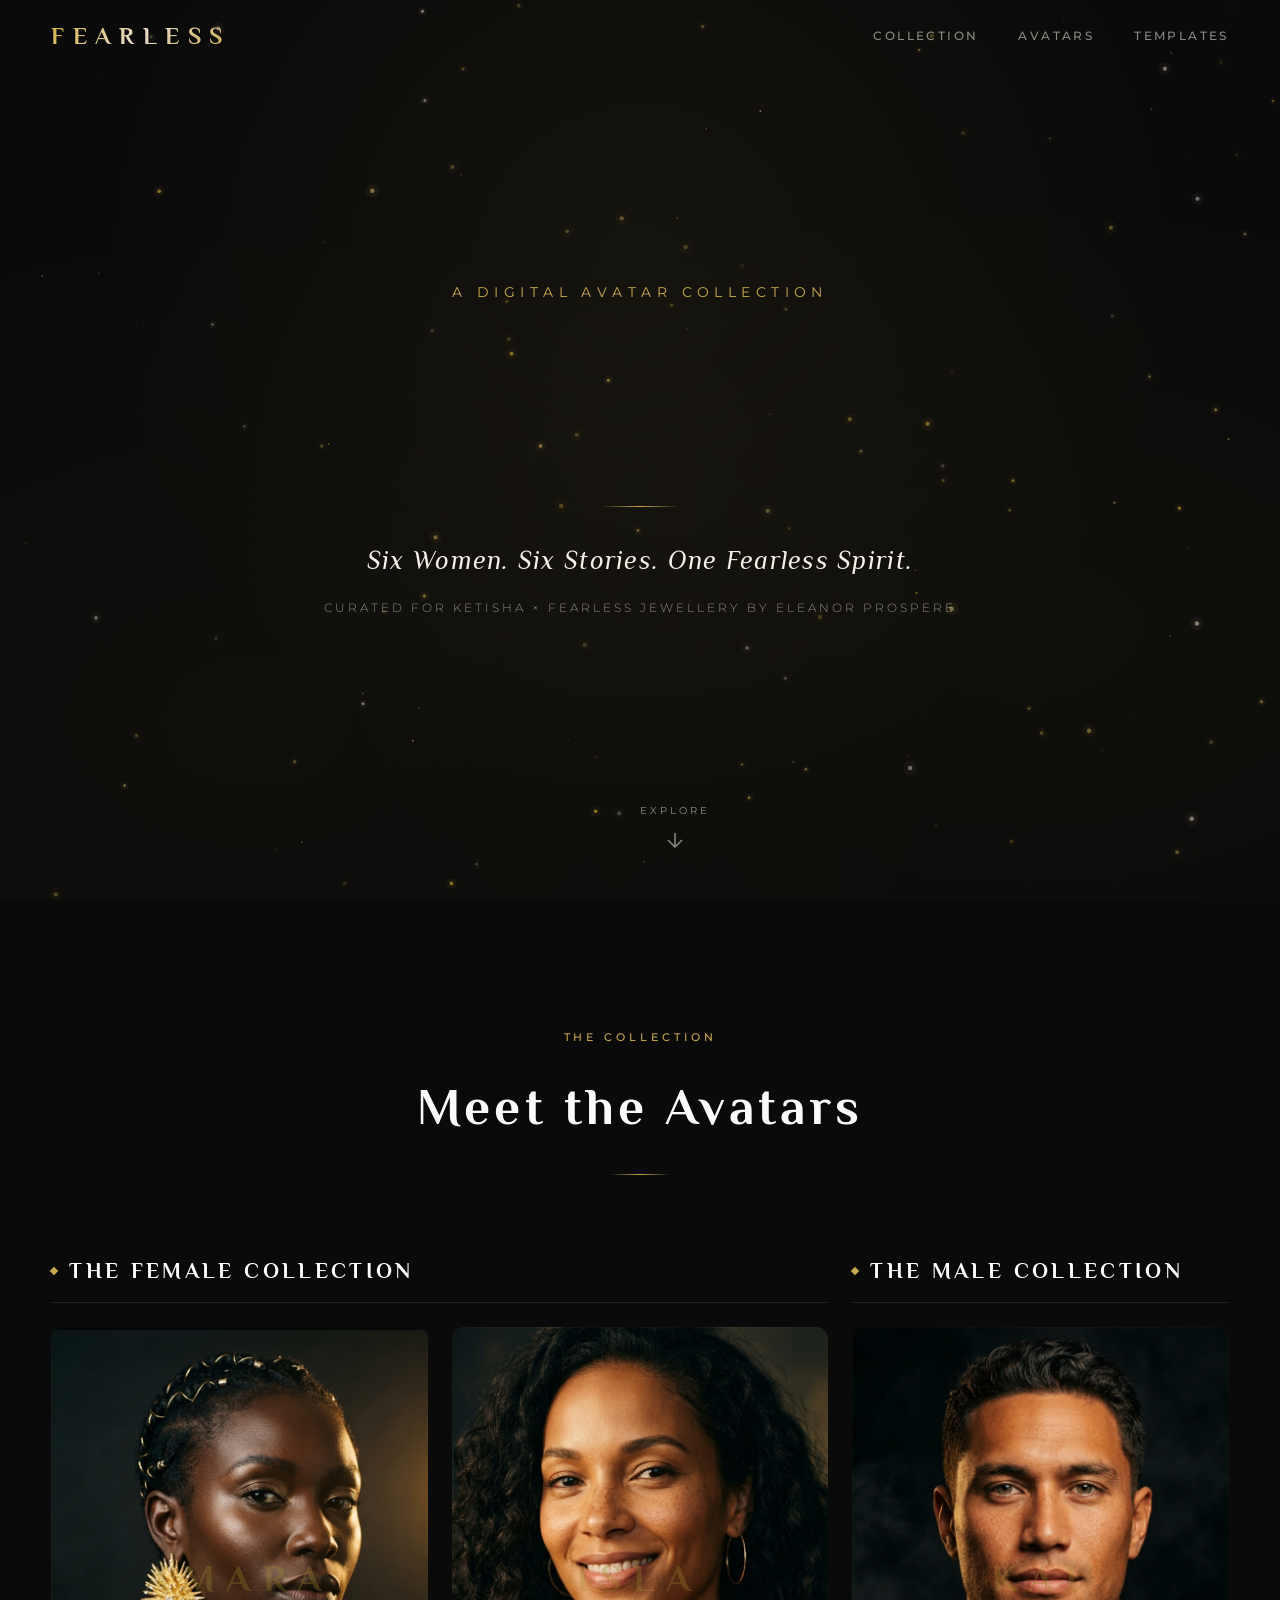
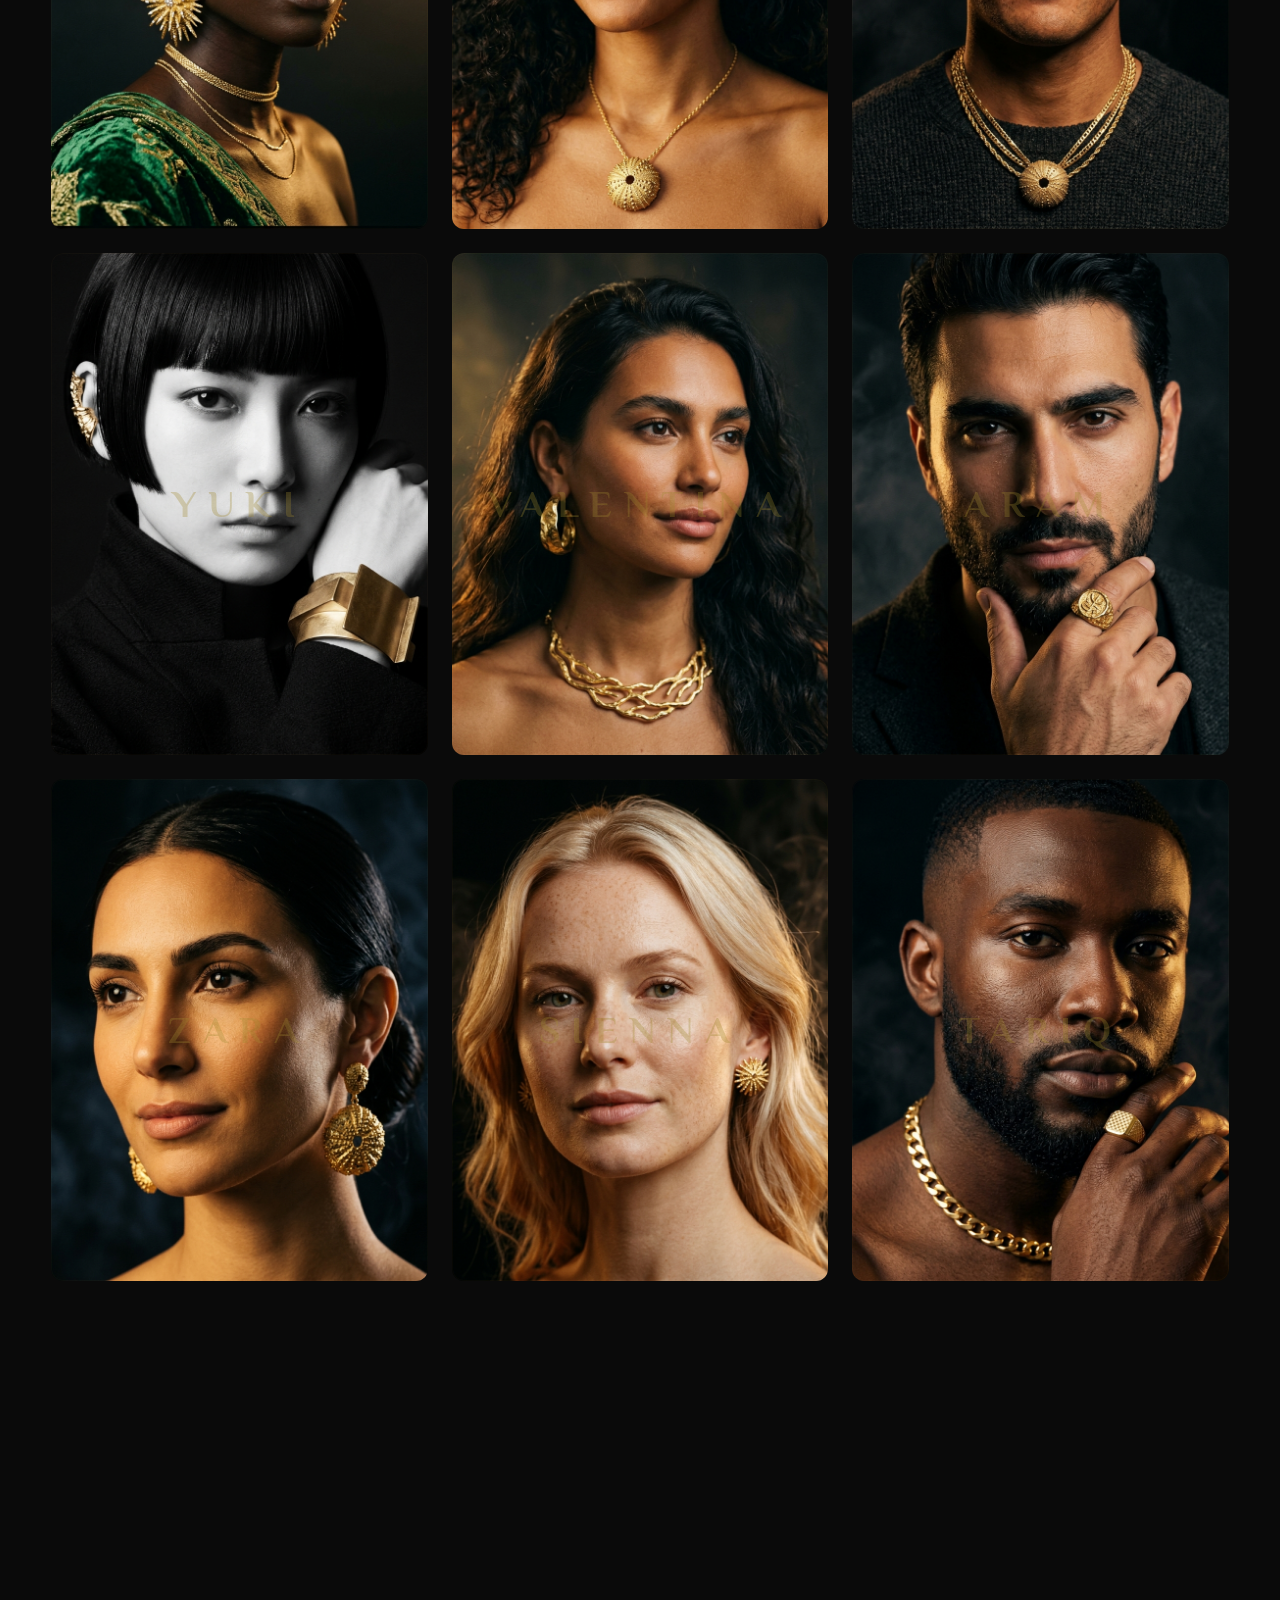
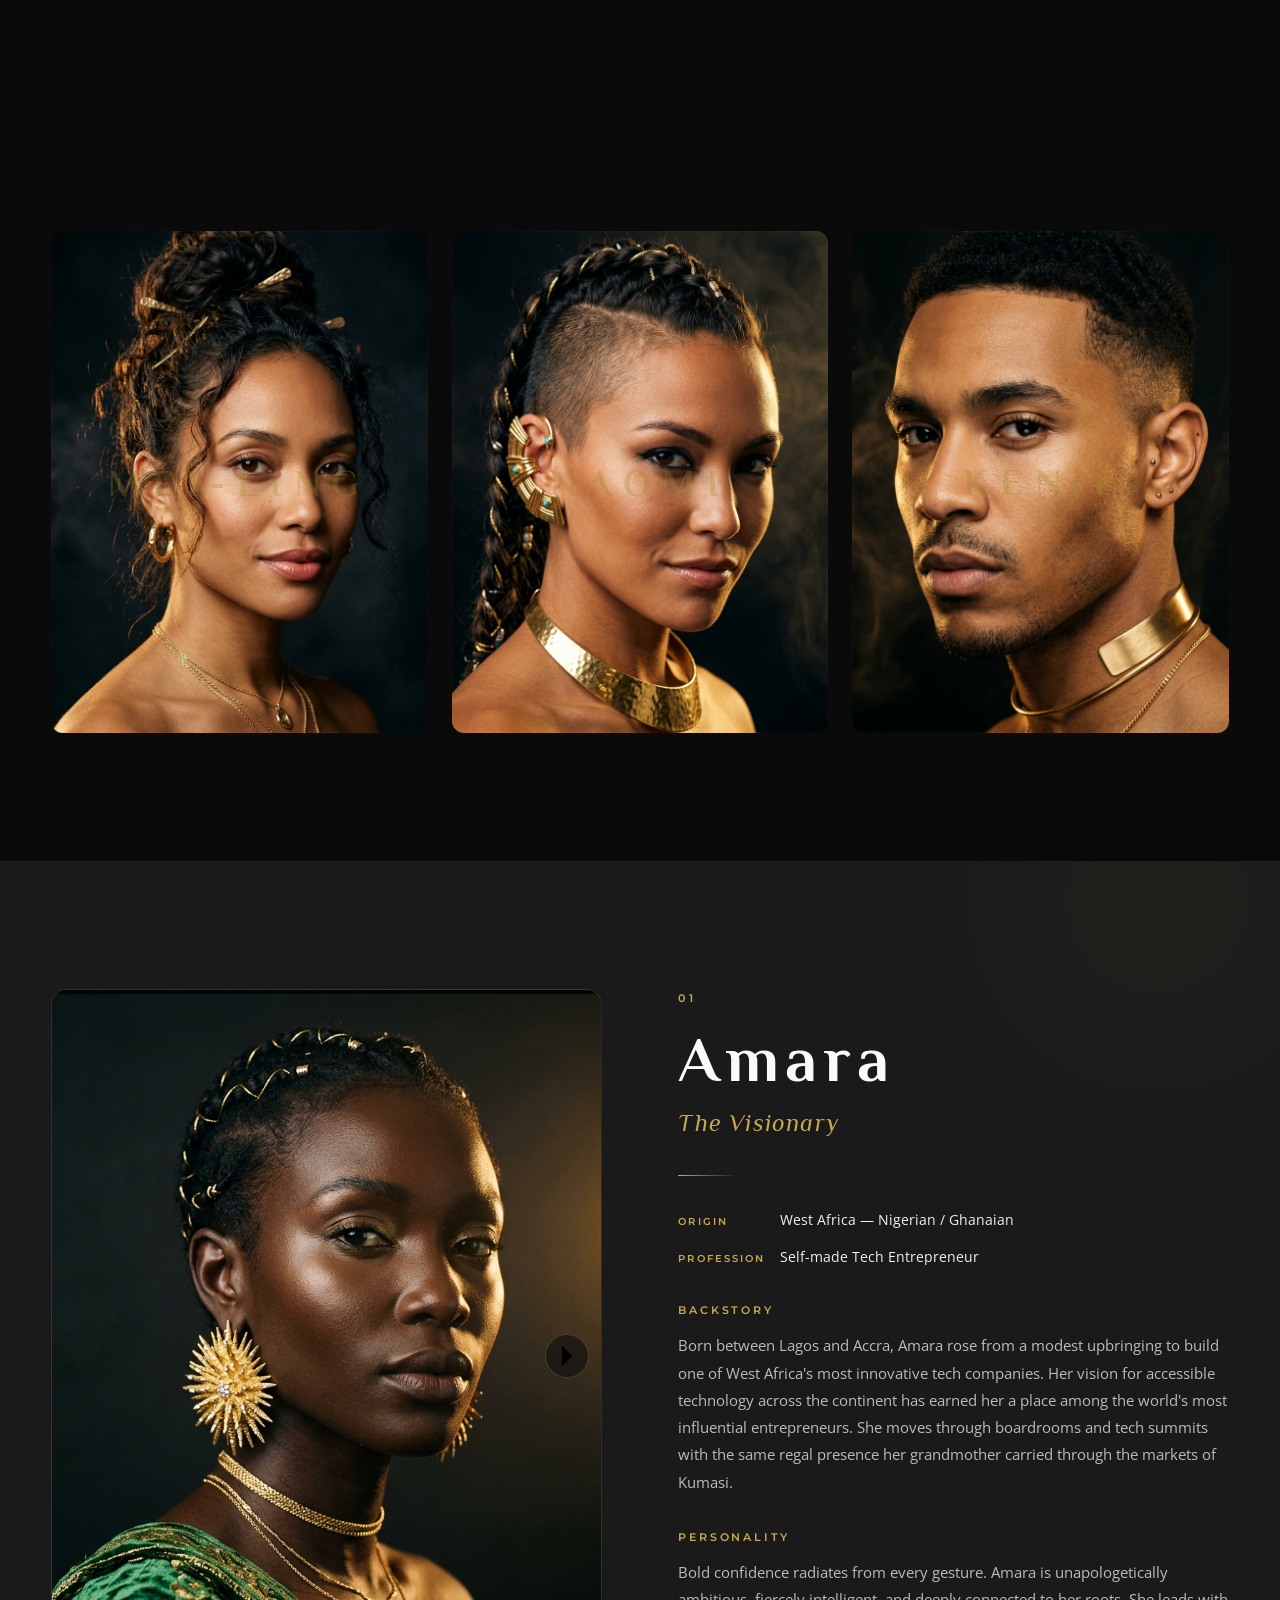
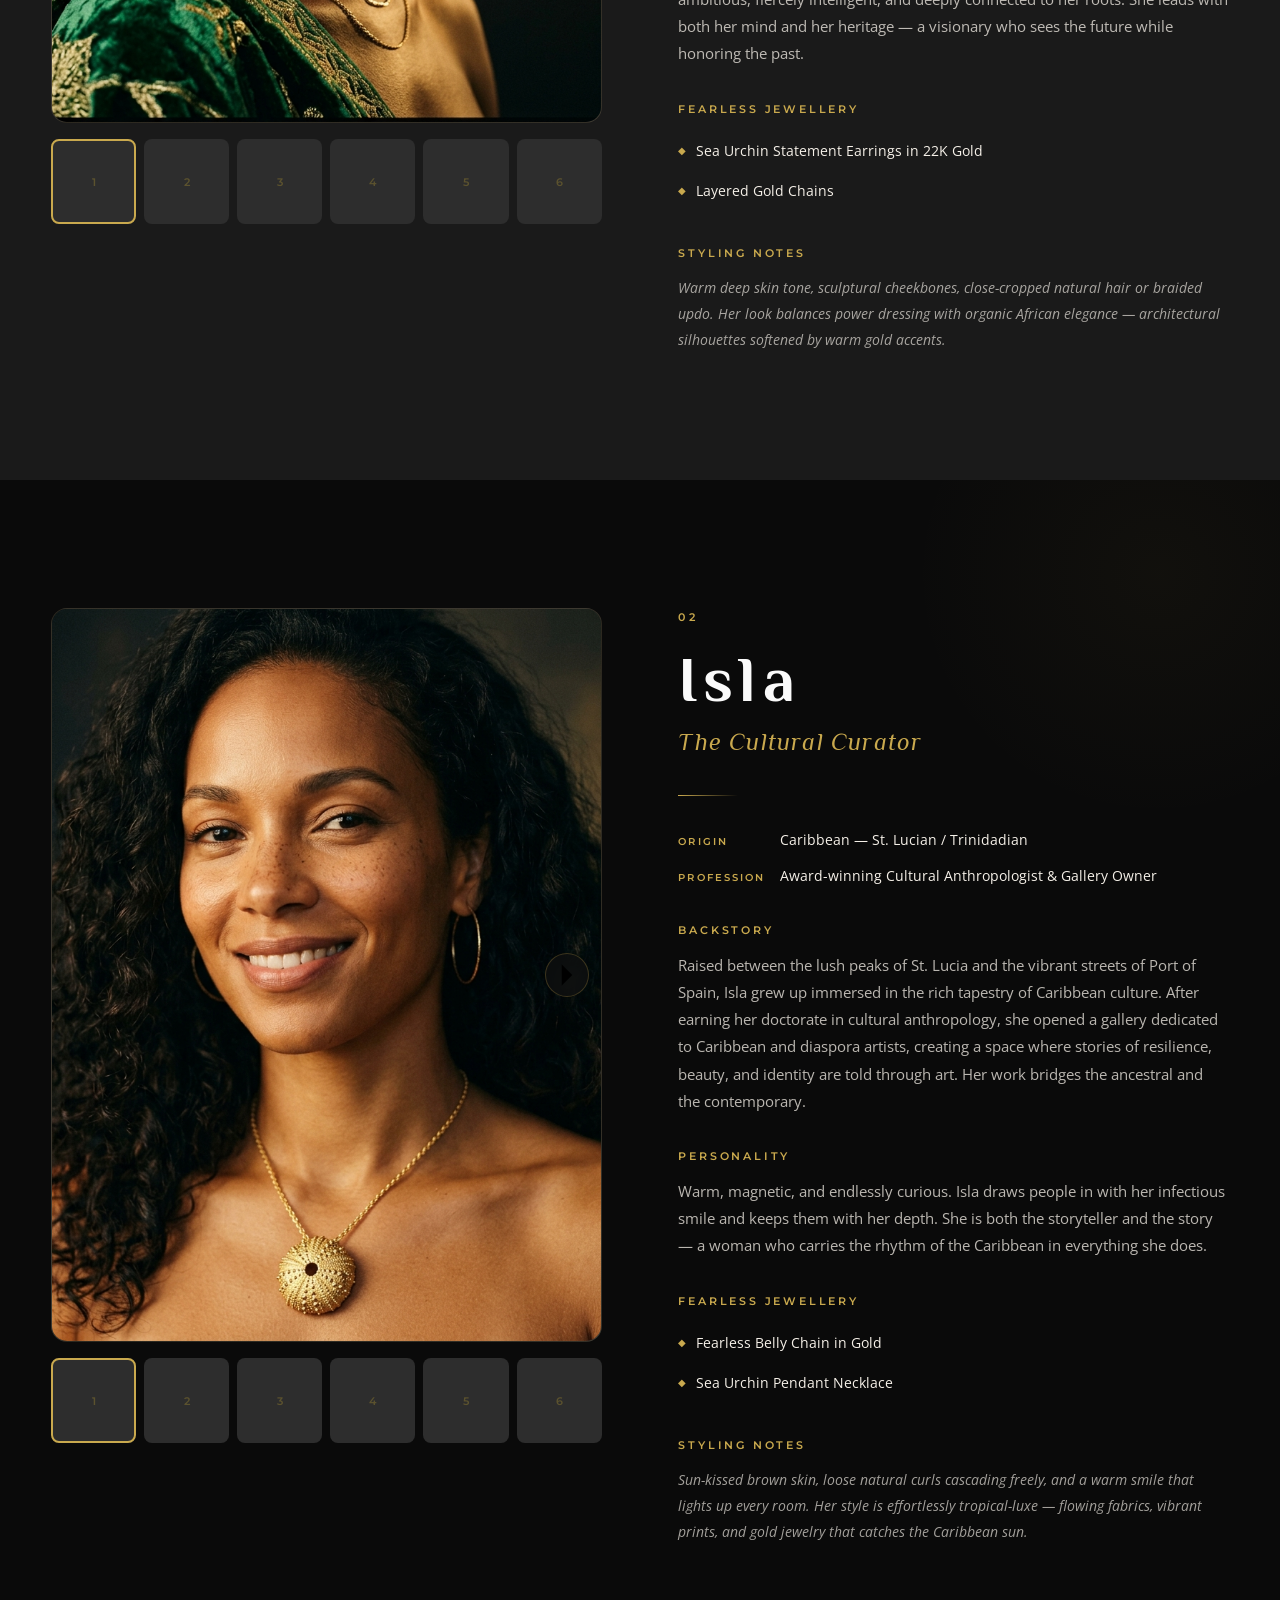
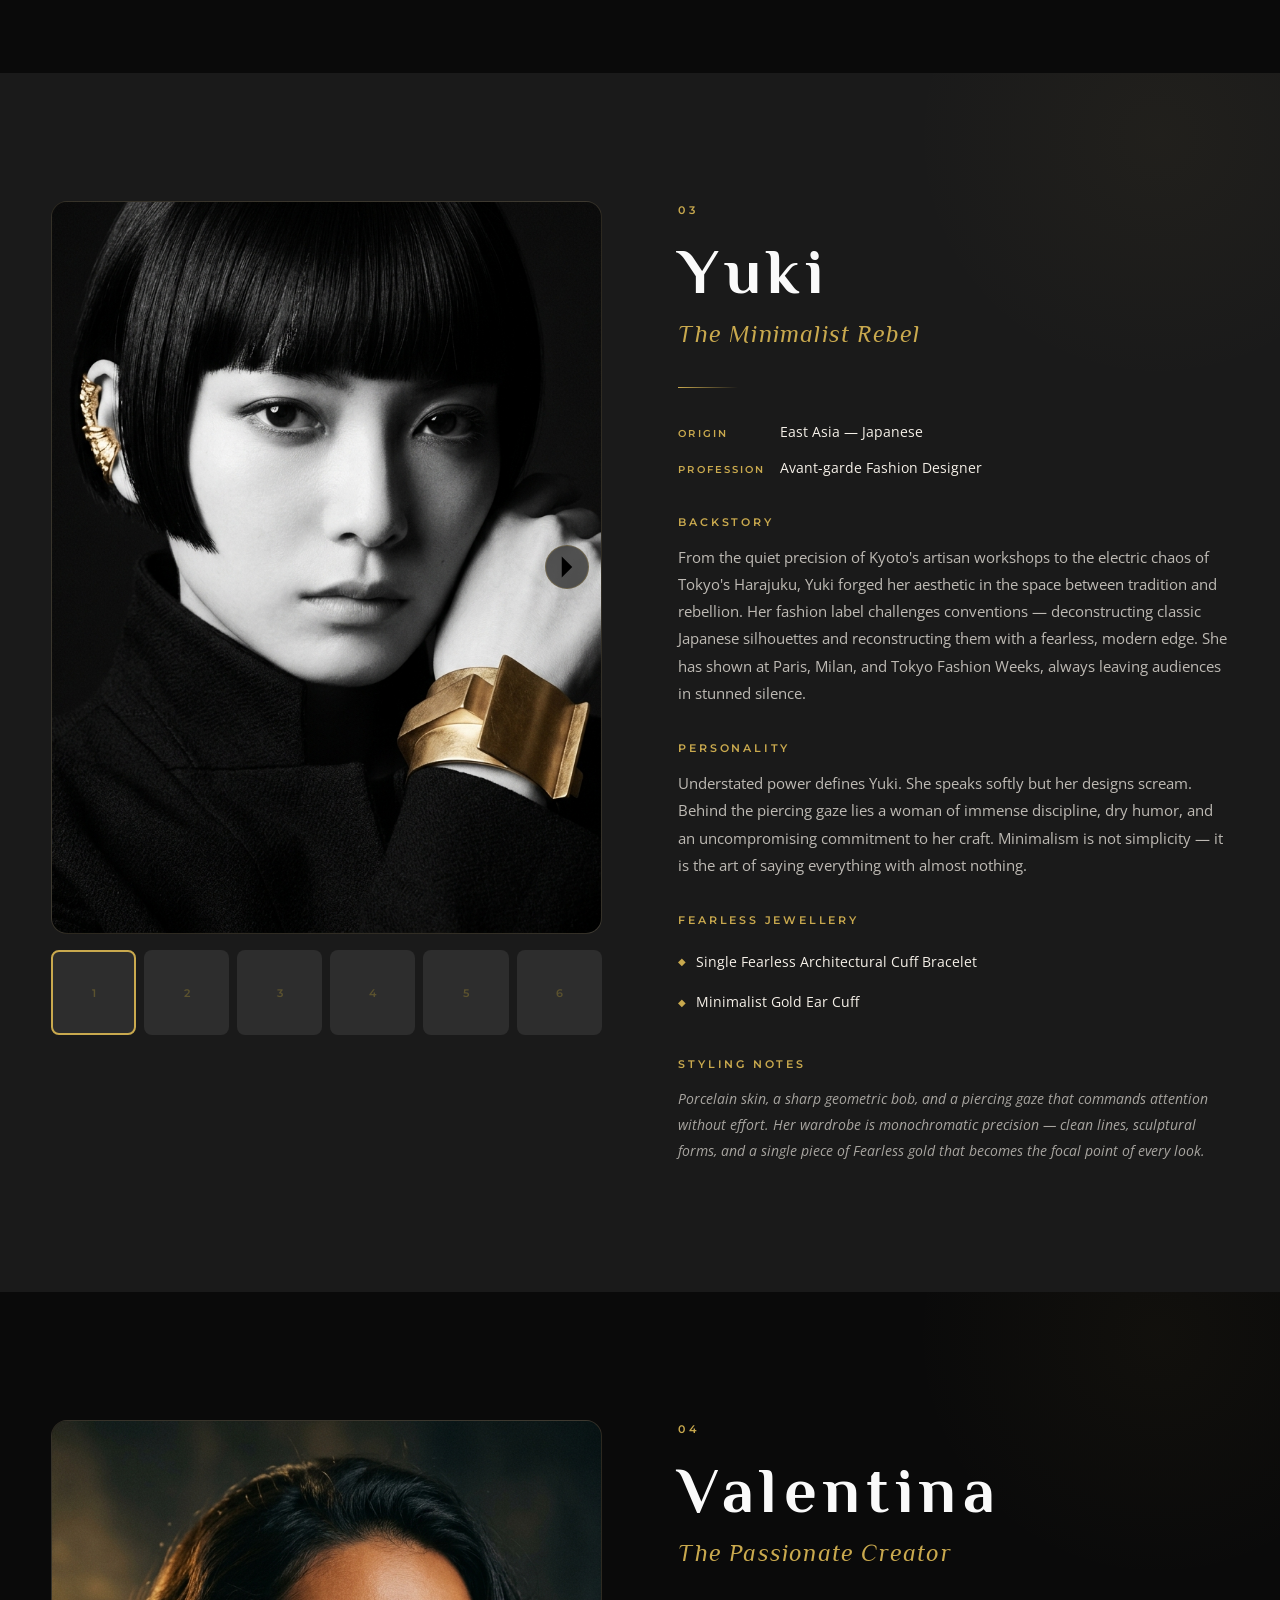
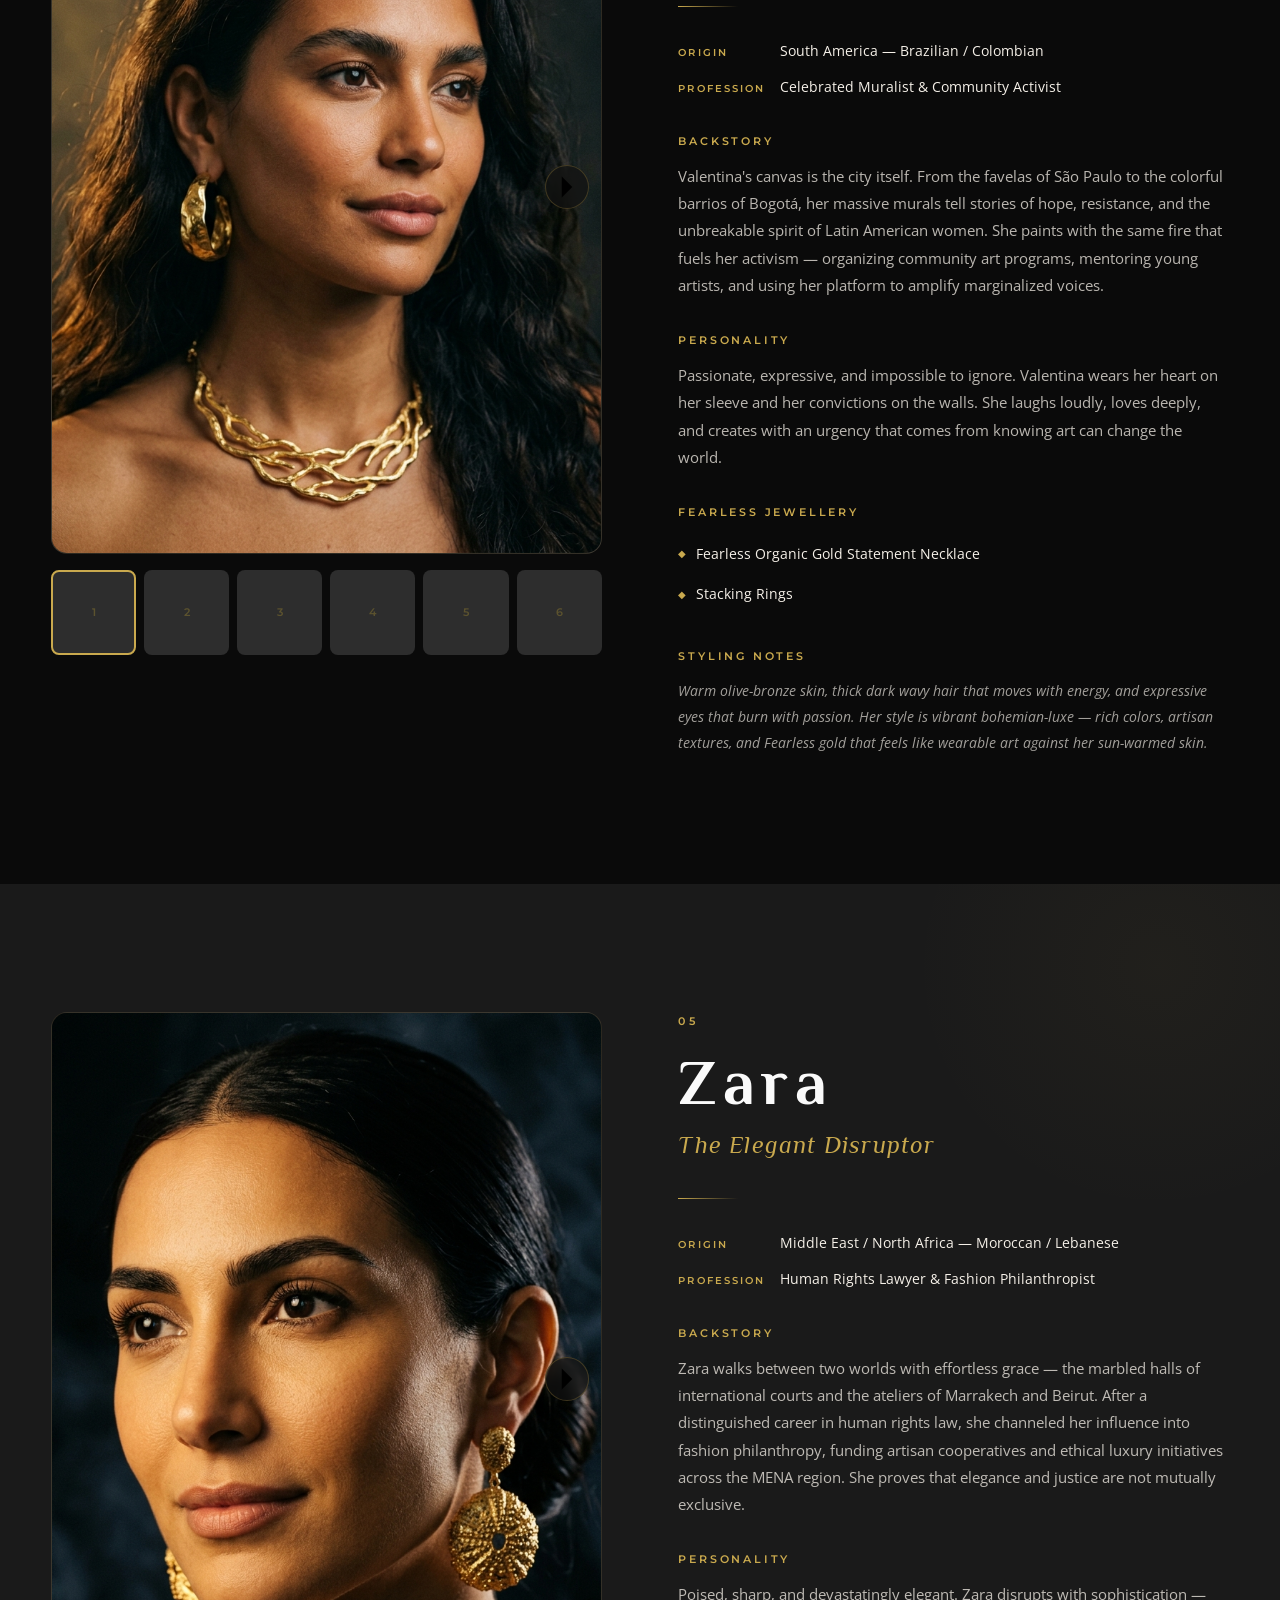
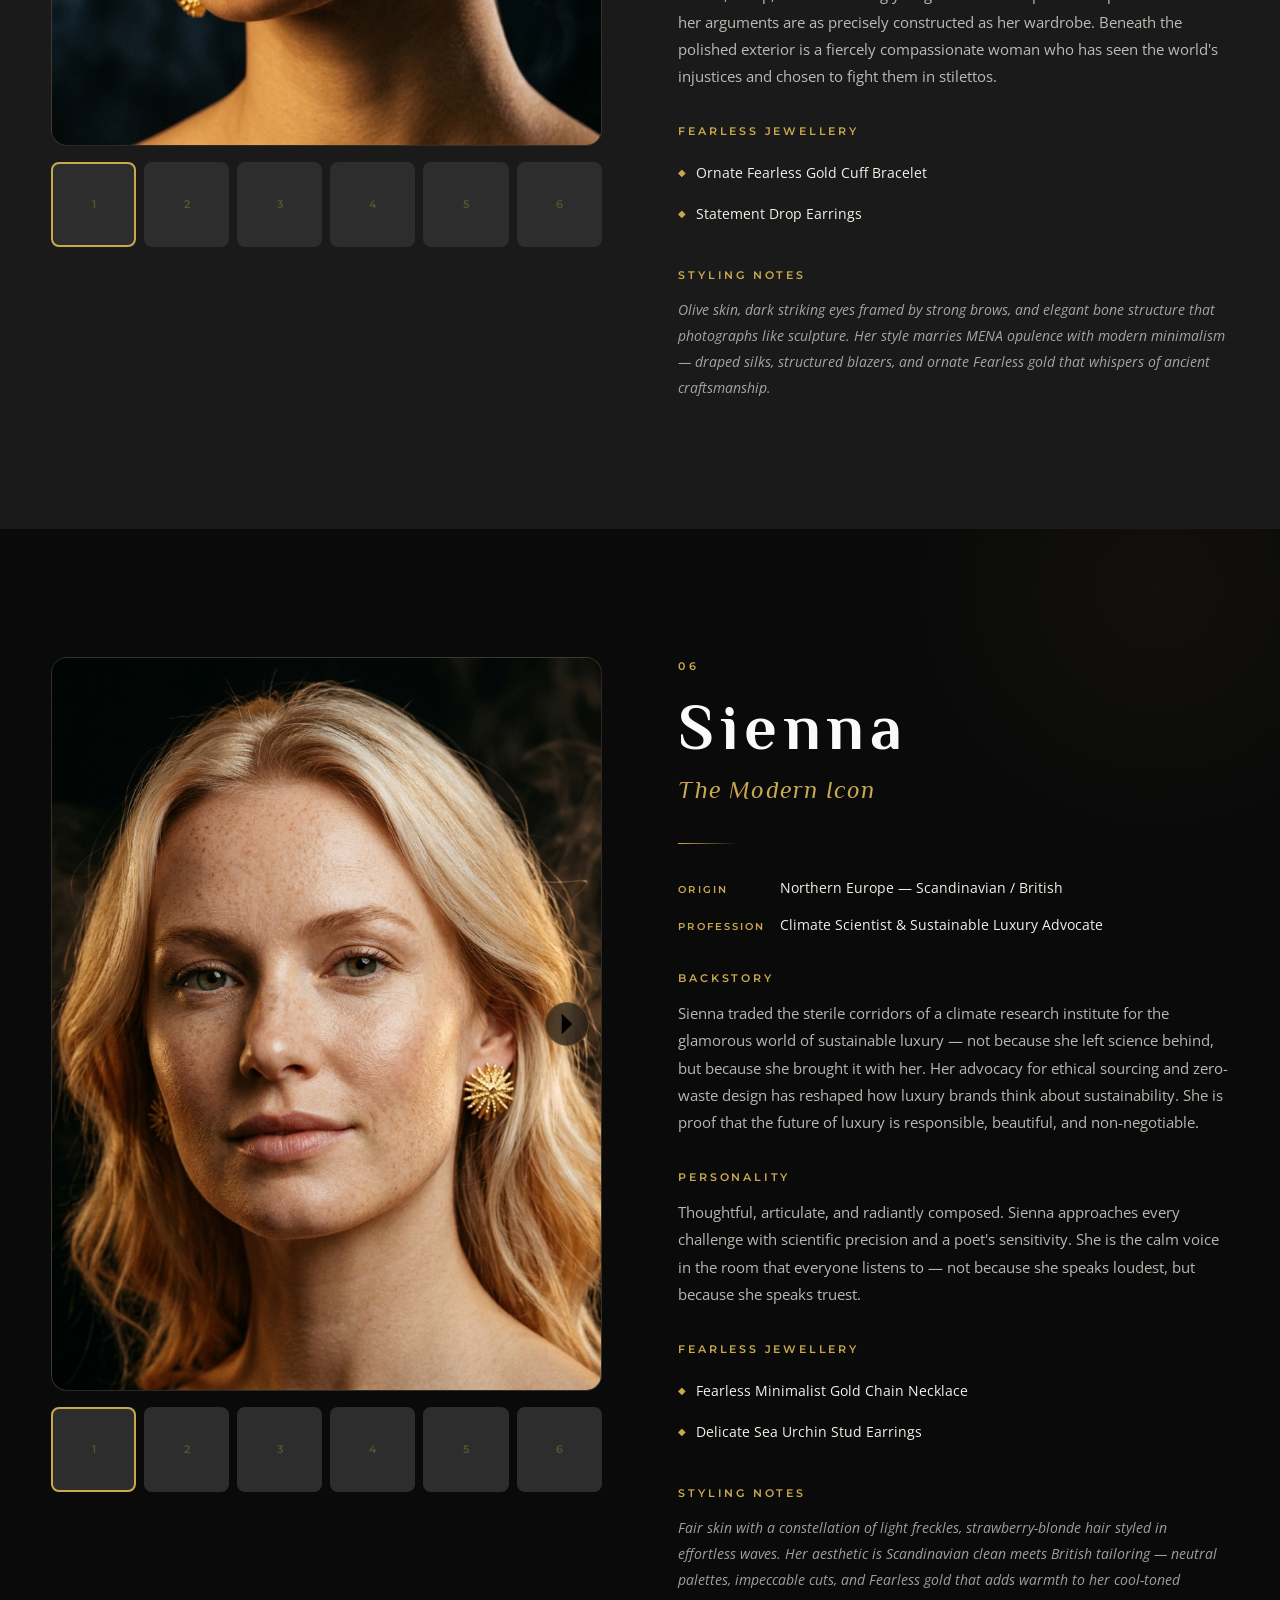
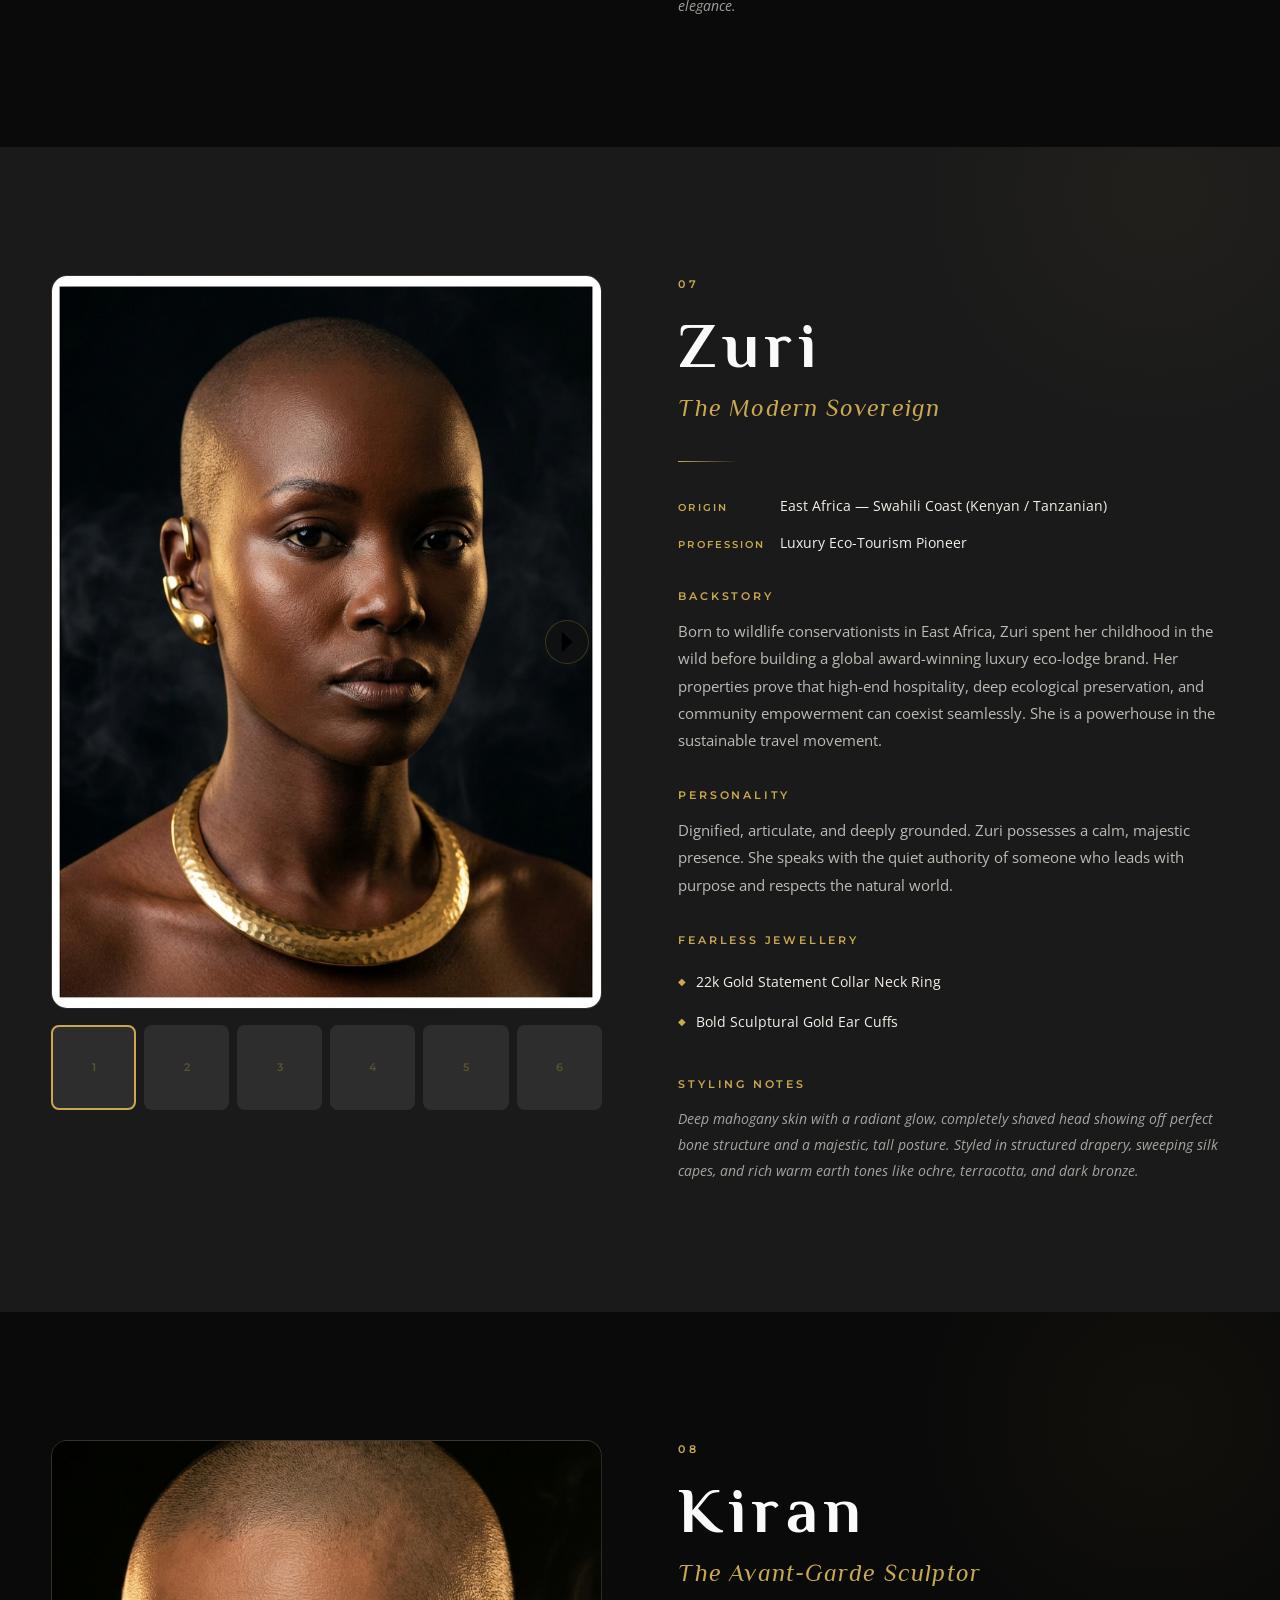
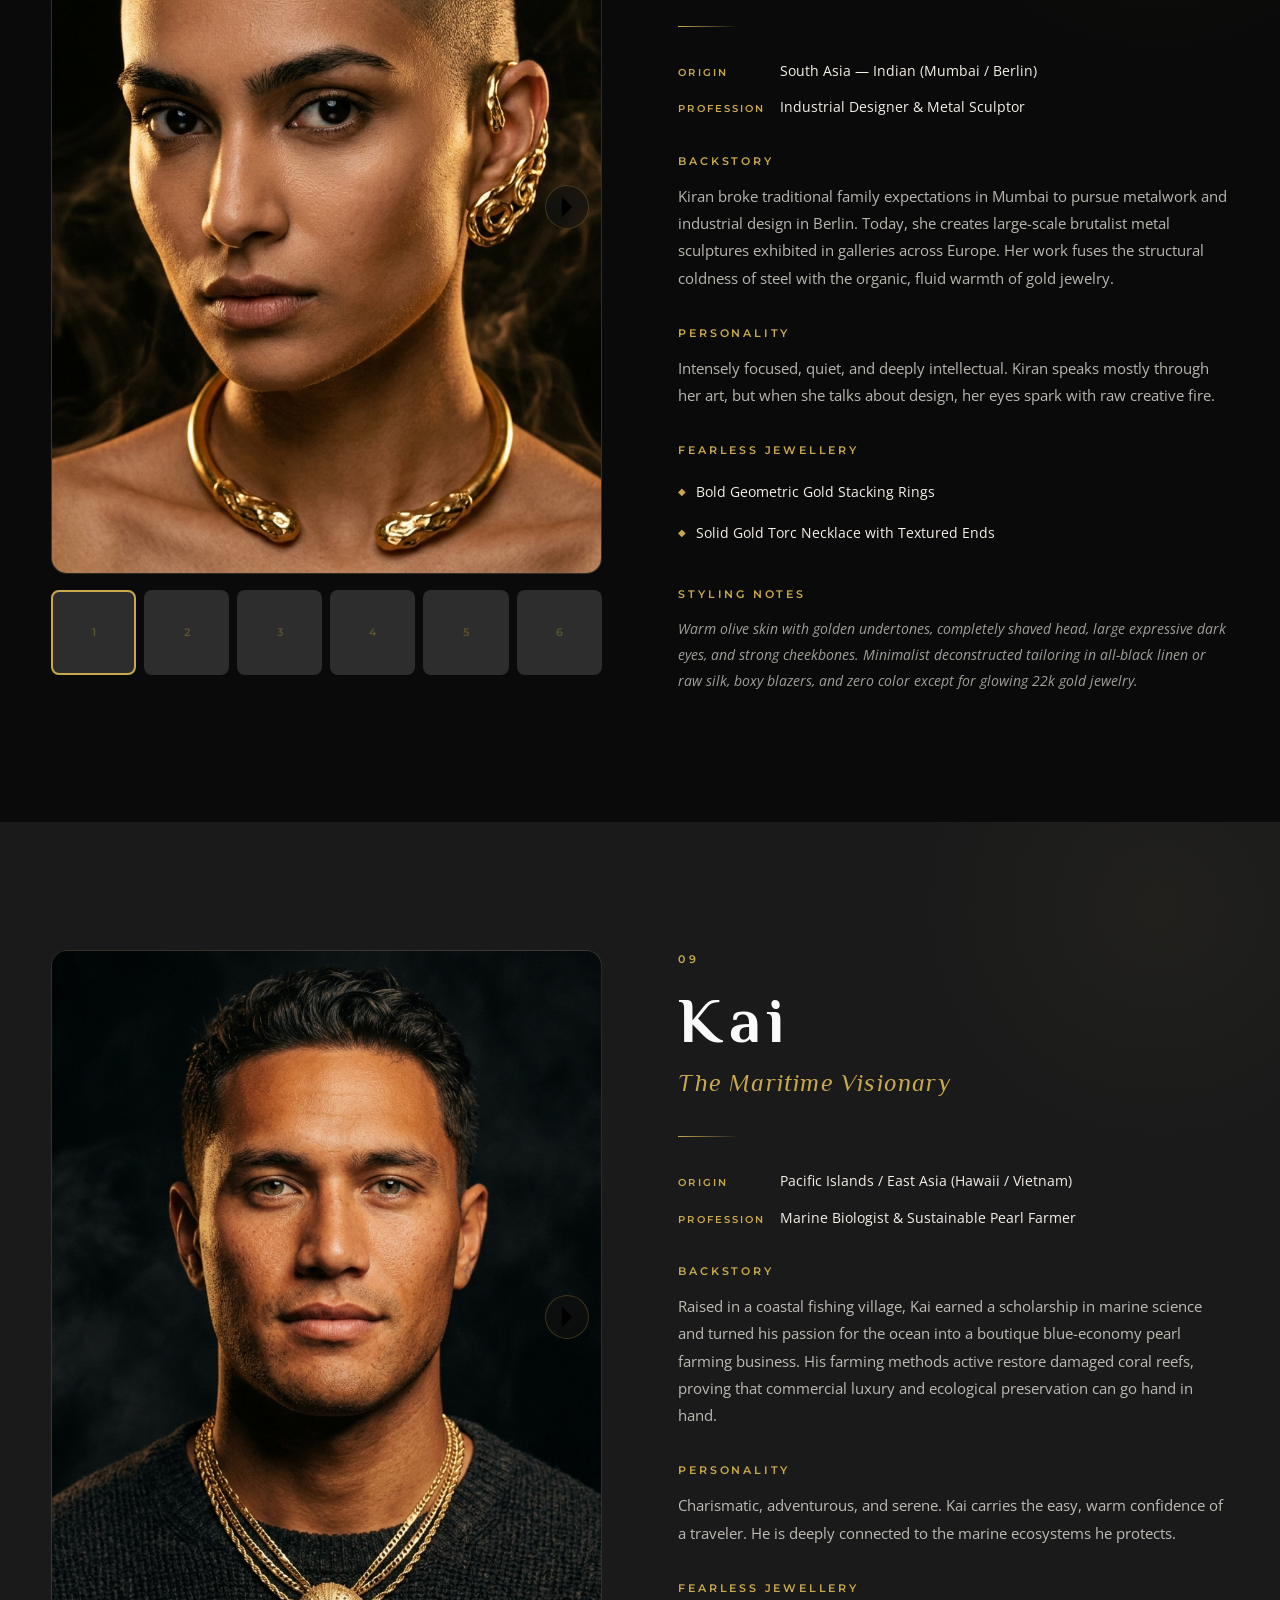
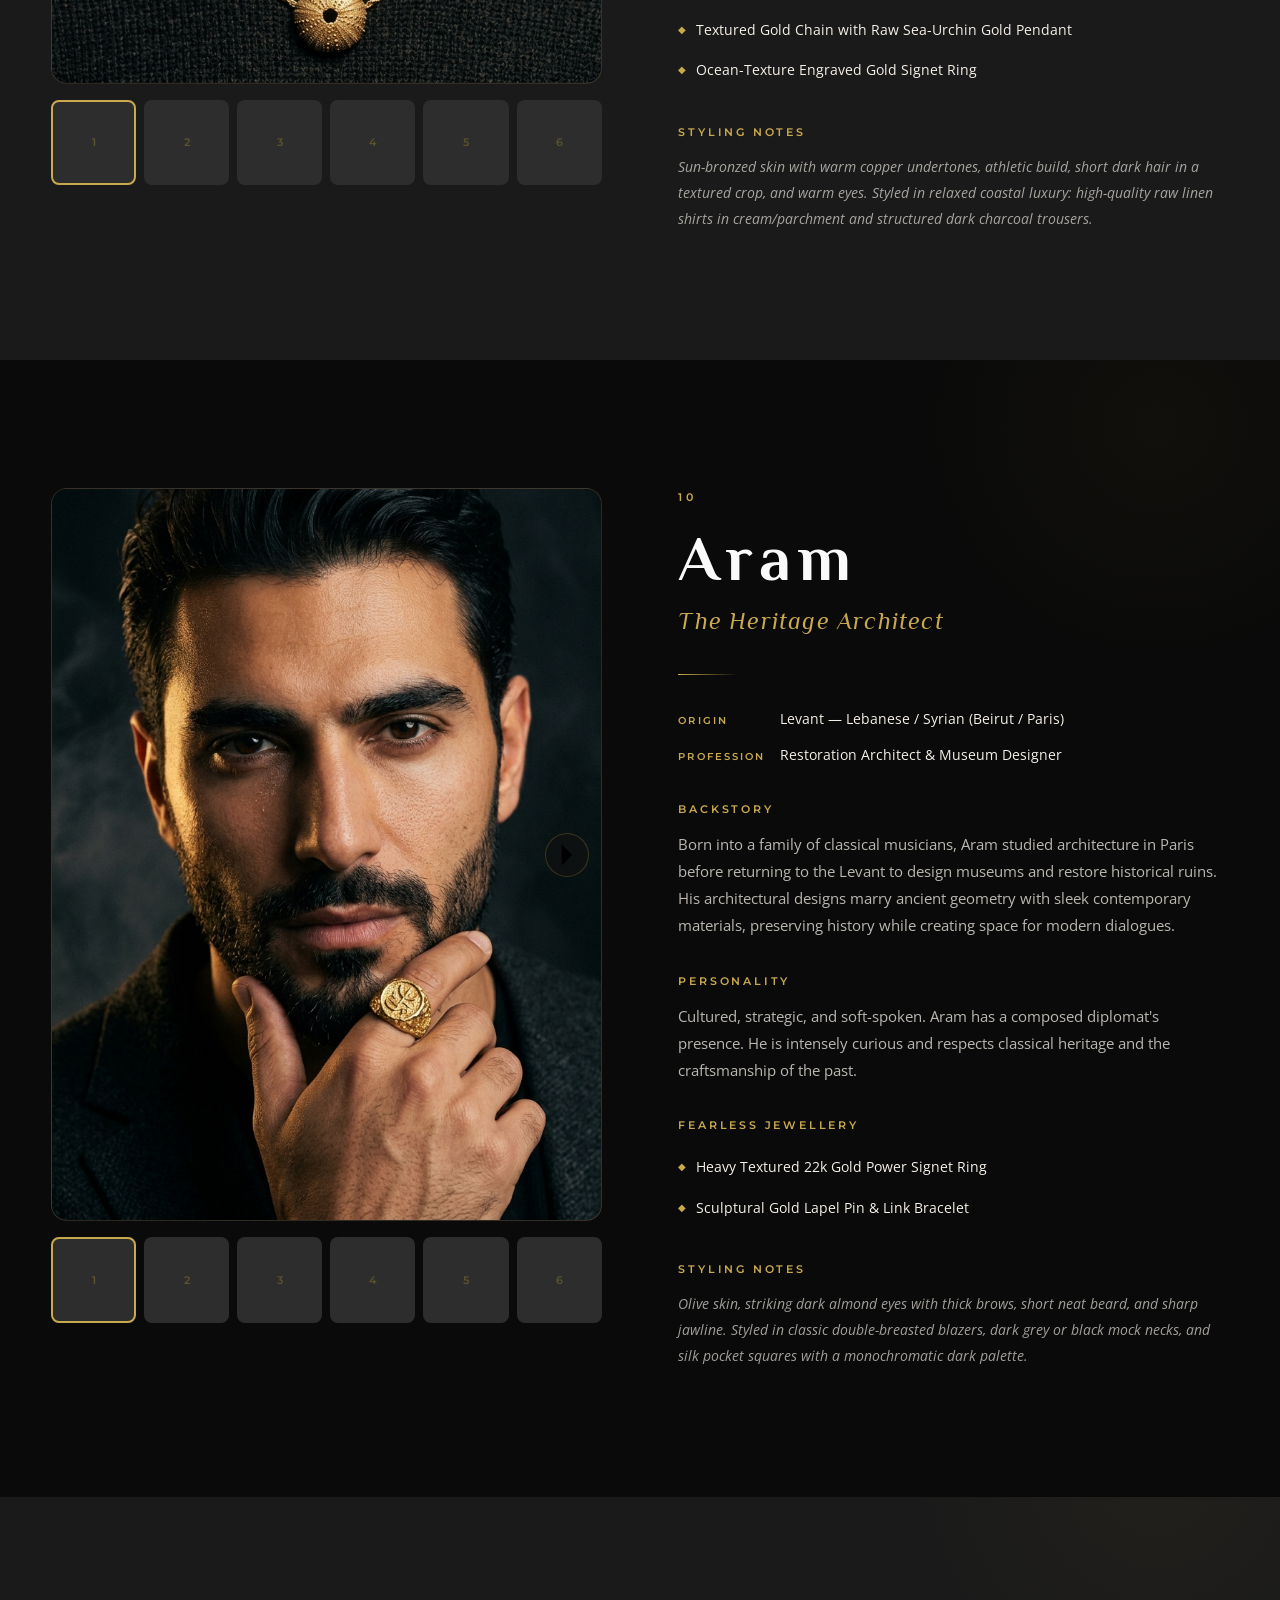
==== commit 21977acb: "Group digital avatars into Male and Female collections" ====
--- a/index.html
+++ b/index.html
@@ -61,215 +61,243 @@
       <div class="section-divider"></div>
     </div>
 
-    <div class="gallery__grid">
-      <!-- AMARA -->
-      <a href="#amara-section" class="gallery__card reveal" data-avatar="amara">
-        <div class="gallery__card-image" style="--placeholder-hue: 35;">
-          <img src="images/amara_closeup_1.png" alt="Amara — The Visionary" loading="lazy" onerror="this.style.display='none';" />
-          <div class="gallery__card-placeholder">AMARA</div>
-        </div>
-        <div class="gallery__card-overlay">
-          <div class="gallery__card-glass">
-            <span class="gallery__card-name">Amara</span>
-            <span class="gallery__card-title">The Visionary</span>
-            <span class="gallery__card-origin">West Africa</span>
-          </div>
-        </div>
-      </a>
-
-      <!-- ISLA -->
-      <a href="#isla-section" class="gallery__card reveal" data-avatar="isla">
-        <div class="gallery__card-image" style="--placeholder-hue: 180;">
-          <img src="images/isla_closeup_1.png" alt="Isla — The Cultural Curator" loading="lazy" onerror="this.style.display='none';" />
-          <div class="gallery__card-placeholder">ISLA</div>
-        </div>
-        <div class="gallery__card-overlay">
-          <div class="gallery__card-glass">
-            <span class="gallery__card-name">Isla</span>
-            <span class="gallery__card-title">The Cultural Curator</span>
-            <span class="gallery__card-origin">Caribbean</span>
-          </div>
-        </div>
-      </a>
-
-      <!-- YUKI -->
-      <a href="#yuki-section" class="gallery__card reveal" data-avatar="yuki">
-        <div class="gallery__card-image" style="--placeholder-hue: 260;">
-          <img src="images/yuki_closeup_1.png" alt="Yuki — The Minimalist Rebel" loading="lazy" onerror="this.style.display='none';" />
-          <div class="gallery__card-placeholder">YUKI</div>
-        </div>
-        <div class="gallery__card-overlay">
-          <div class="gallery__card-glass">
-            <span class="gallery__card-name">Yuki</span>
-            <span class="gallery__card-title">The Minimalist Rebel</span>
-            <span class="gallery__card-origin">East Asia</span>
-          </div>
-        </div>
-      </a>
-
-      <!-- VALENTINA -->
-      <a href="#valentina-section" class="gallery__card reveal" data-avatar="valentina">
-        <div class="gallery__card-image" style="--placeholder-hue: 15;">
-          <img src="images/valentina_closeup_1.png" alt="Valentina — The Passionate Creator" loading="lazy" onerror="this.style.display='none';" />
-          <div class="gallery__card-placeholder">VALENTINA</div>
-        </div>
-        <div class="gallery__card-overlay">
-          <div class="gallery__card-glass">
-            <span class="gallery__card-name">Valentina</span>
-            <span class="gallery__card-title">The Passionate Creator</span>
-            <span class="gallery__card-origin">South America</span>
-          </div>
-        </div>
-      </a>
-
-      <!-- ZARA -->
-      <a href="#zara-section" class="gallery__card reveal" data-avatar="zara">
-        <div class="gallery__card-image" style="--placeholder-hue: 320;">
-          <img src="images/zara_closeup_1.png" alt="Zara — The Elegant Disruptor" loading="lazy" onerror="this.style.display='none';" />
-          <div class="gallery__card-placeholder">ZARA</div>
-        </div>
-        <div class="gallery__card-overlay">
-          <div class="gallery__card-glass">
-            <span class="gallery__card-name">Zara</span>
-            <span class="gallery__card-title">The Elegant Disruptor</span>
-          </div>
-        </div>
-      </a>
-
-      <!-- ZURI -->
-      <a href="#zuri-section" class="gallery__card reveal" data-avatar="zuri">
-        <div class="gallery__card-image" style="--placeholder-hue: 10;">
-          <img src="images/zuri_closeup_1.png" alt="Zuri — The Modern Sovereign" loading="lazy" onerror="this.style.display='none';" />
-          <div class="gallery__card-placeholder">ZURI</div>
-        </div>
-        <div class="gallery__card-overlay">
-          <div class="gallery__card-glass">
-            <span class="gallery__card-name">Zuri</span>
-            <span class="gallery__card-title">The Modern Sovereign</span>
-            <span class="gallery__card-origin">East Africa</span>
-          </div>
-        </div>
-      </a>
-
-      <!-- KIRAN -->
-      <a href="#kiran-section" class="gallery__card reveal" data-avatar="kiran">
-        <div class="gallery__card-image" style="--placeholder-hue: 200;">
-          <img src="images/kiran_closeup_1.png" alt="Kiran — The Avant-Garde Sculptor" loading="lazy" onerror="this.style.display='none';" />
-          <div class="gallery__card-placeholder">KIRAN</div>
-        </div>
-        <div class="gallery__card-overlay">
-          <div class="gallery__card-glass">
-            <span class="gallery__card-name">Kiran</span>
-            <span class="gallery__card-title">The Avant-Garde Sculptor</span>
-            <span class="gallery__card-origin">South Asia</span>
-          </div>
-        </div>
-      </a>
-
-      <!-- KAI -->
-      <a href="#kai-section" class="gallery__card reveal" data-avatar="kai">
-        <div class="gallery__card-image" style="--placeholder-hue: 140;">
-          <img src="images/kai_closeup_1.png" alt="Kai — The Maritime Visionary" loading="lazy" onerror="this.style.display='none';" />
-          <div class="gallery__card-placeholder">KAI</div>
-        </div>
-        <div class="gallery__card-overlay">
-          <div class="gallery__card-glass">
-            <span class="gallery__card-name">Kai</span>
-            <span class="gallery__card-title">The Maritime Visionary</span>
-            <span class="gallery__card-origin">Pacific Islands / East Asia</span>
-          </div>
-        </div>
-      </a>
-
-      <!-- ARAM -->
-      <a href="#aram-section" class="gallery__card reveal" data-avatar="aram">
-        <div class="gallery__card-image" style="--placeholder-hue: 300;">
-          <img src="images/aram_closeup_1.png" alt="Aram — The Heritage Architect" loading="lazy" onerror="this.style.display='none';" />
-          <div class="gallery__card-placeholder">ARAM</div>
-        </div>
-        <div class="gallery__card-overlay">
-          <div class="gallery__card-glass">
-            <span class="gallery__card-name">Aram</span>
-            <span class="gallery__card-title">The Heritage Architect</span>
-            <span class="gallery__card-origin">Levant</span>
-          </div>
-        </div>
-      </a>
-
-      <!-- TARIQ -->
-      <a href="#tariq-section" class="gallery__card reveal" data-avatar="tariq">
-        <div class="gallery__card-image" style="--placeholder-hue: 30;">
-          <img src="images/tariq_closeup_1.png" alt="Tariq — The Heritage Pioneer" loading="lazy" onerror="this.style.display='none';" />
-          <div class="gallery__card-placeholder">TARIQ</div>
-        </div>
-        <div class="gallery__card-overlay">
-          <div class="gallery__card-glass">
-            <span class="gallery__card-name">Tariq</span>
-            <span class="gallery__card-title">The Heritage Pioneer</span>
-            <span class="gallery__card-origin">West Africa</span>
-          </div>
-        </div>
-      </a>
-
-      <!-- MALACHI -->
-      <a href="#malachi-section" class="gallery__card reveal" data-avatar="malachi">
-        <div class="gallery__card-image" style="--placeholder-hue: 120;">
-          <img src="images/malachi_closeup_1.png" alt="Malachi — The Rhythmic Curator" loading="lazy" onerror="this.style.display='none';" />
-          <div class="gallery__card-placeholder">MALACHI</div>
-        </div>
-        <div class="gallery__card-overlay">
-          <div class="gallery__card-glass">
-            <span class="gallery__card-name">Malachi</span>
-            <span class="gallery__card-title">The Rhythmic Curator</span>
-            <span class="gallery__card-origin">Caribbean</span>
-          </div>
-        </div>
-      </a>
-
-      <!-- KENJI -->
-      <a href="#kenji-section" class="gallery__card reveal" data-avatar="kenji">
-        <div class="gallery__card-image" style="--placeholder-hue: 180;">
-          <img src="images/kenji_closeup_1.png" alt="Kenji — The Tech Philanthropist" loading="lazy" onerror="this.style.display='none';" />
-          <div class="gallery__card-placeholder">KENJI</div>
-        </div>
-        <div class="gallery__card-overlay">
-          <div class="gallery__card-glass">
-            <span class="gallery__card-name">Kenji</span>
-            <span class="gallery__card-title">The Tech Philanthropist</span>
-            <span class="gallery__card-origin">Mixed Black / East Asian</span>
-          </div>
-        </div>
-      </a>
-
-      <!-- MEI-LING -->
-      <a href="#meiling-section" class="gallery__card reveal" data-avatar="meiling">
-        <div class="gallery__card-image" style="--placeholder-hue: 330;">
-          <img src="images/meiling_closeup_1.png" alt="Mei-Ling — The Culinary Alchemist" loading="lazy" onerror="this.style.display='none';" />
-          <div class="gallery__card-placeholder">MEI-LING</div>
-        </div>
-        <div class="gallery__card-overlay">
-          <div class="gallery__card-glass">
-            <span class="gallery__card-name">Mei-Ling</span>
-            <span class="gallery__card-title">The Culinary Alchemist</span>
-            <span class="gallery__card-origin">Mixed Black / East Asian</span>
-          </div>
-        </div>
-      </a>
-
-      <!-- NAOMI -->
-      <a href="#naomi-section" class="gallery__card reveal" data-avatar="naomi">
-        <div class="gallery__card-image" style="--placeholder-hue: 45;">
-          <img src="images/naomi_closeup_1.png" alt="Naomi — The Cyber-Punk Activist" loading="lazy" onerror="this.style.display='none';" />
-          <div class="gallery__card-placeholder">NAOMI</div>
-        </div>
-        <div class="gallery__card-overlay">
-          <div class="gallery__card-glass">
-            <span class="gallery__card-name">Naomi</span>
-            <span class="gallery__card-title">The Cyber-Punk Activist</span>
-            <span class="gallery__card-origin">Indigenous / Scandinavian</span>
-          </div>
-        </div>
-      </a>
+    <div class="gallery__split-container">
+      <!-- FEMALE GROUP -->
+      <div class="gallery__group gallery__group--female">
+        <h3 class="gallery__group-heading">The Female Collection</h3>
+        <div class="gallery__grid">
+          <!-- AMARA -->
+          <a href="#amara-section" class="gallery__card reveal" data-avatar="amara">
+            <div class="gallery__card-image" style="--placeholder-hue: 35;">
+              <img src="images/amara_closeup_1.png" alt="Amara — The Visionary" loading="lazy" onerror="this.style.display='none';" />
+              <div class="gallery__card-placeholder">AMARA</div>
+            </div>
+            <div class="gallery__card-overlay">
+              <div class="gallery__card-glass">
+                <span class="gallery__card-name">Amara</span>
+                <span class="gallery__card-title">The Visionary</span>
+                <span class="gallery__card-origin">West Africa</span>
+              </div>
+            </div>
+          </a>
+
+          <!-- ISLA -->
+          <a href="#isla-section" class="gallery__card reveal" data-avatar="isla">
+            <div class="gallery__card-image" style="--placeholder-hue: 180;">
+              <img src="images/isla_closeup_1.png" alt="Isla — The Cultural Curator" loading="lazy" onerror="this.style.display='none';" />
+              <div class="gallery__card-placeholder">ISLA</div>
+            </div>
+            <div class="gallery__card-overlay">
+              <div class="gallery__card-glass">
+                <span class="gallery__card-name">Isla</span>
+                <span class="gallery__card-title">The Cultural Curator</span>
+                <span class="gallery__card-origin">Caribbean</span>
+              </div>
+            </div>
+          </a>
+
+          <!-- YUKI -->
+          <a href="#yuki-section" class="gallery__card reveal" data-avatar="yuki">
+            <div class="gallery__card-image" style="--placeholder-hue: 260;">
+              <img src="images/yuki_closeup_1.png" alt="Yuki — The Minimalist Rebel" loading="lazy" onerror="this.style.display='none';" />
+              <div class="gallery__card-placeholder">YUKI</div>
+            </div>
+            <div class="gallery__card-overlay">
+              <div class="gallery__card-glass">
+                <span class="gallery__card-name">Yuki</span>
+                <span class="gallery__card-title">The Minimalist Rebel</span>
+                <span class="gallery__card-origin">East Asia</span>
+              </div>
+            </div>
+          </a>
+
+          <!-- VALENTINA -->
+          <a href="#valentina-section" class="gallery__card reveal" data-avatar="valentina">
+            <div class="gallery__card-image" style="--placeholder-hue: 15;">
+              <img src="images/valentina_closeup_1.png" alt="Valentina — The Passionate Creator" loading="lazy" onerror="this.style.display='none';" />
+              <div class="gallery__card-placeholder">VALENTINA</div>
+            </div>
+            <div class="gallery__card-overlay">
+              <div class="gallery__card-glass">
+                <span class="gallery__card-name">Valentina</span>
+                <span class="gallery__card-title">The Passionate Creator</span>
+                <span class="gallery__card-origin">South America</span>
+              </div>
+            </div>
+          </a>
+
+          <!-- ZARA -->
+          <a href="#zara-section" class="gallery__card reveal" data-avatar="zara">
+            <div class="gallery__card-image" style="--placeholder-hue: 320;">
+              <img src="images/zara_closeup_1.png" alt="Zara — The Elegant Disruptor" loading="lazy" onerror="this.style.display='none';" />
+              <div class="gallery__card-placeholder">ZARA</div>
+            </div>
+            <div class="gallery__card-overlay">
+              <div class="gallery__card-glass">
+                <span class="gallery__card-name">Zara</span>
+                <span class="gallery__card-title">The Elegant Disruptor</span>
+                <span class="gallery__card-origin">Middle East / North Africa</span>
+              </div>
+            </div>
+          </a>
+
+          <!-- SIENNA -->
+          <a href="#sienna-section" class="gallery__card reveal" data-avatar="sienna">
+            <div class="gallery__card-image" style="--placeholder-hue: 20;">
+              <img src="images/sienna_closeup_1.png" alt="Sienna — The Modern Icon" loading="lazy" onerror="this.style.display='none';" />
+              <div class="gallery__card-placeholder">SIENNA</div>
+            </div>
+            <div class="gallery__card-overlay">
+              <div class="gallery__card-glass">
+                <span class="gallery__card-name">Sienna</span>
+                <span class="gallery__card-title">The Modern Icon</span>
+                <span class="gallery__card-origin">Northern Europe</span>
+              </div>
+            </div>
+          </a>
+
+          <!-- ZURI -->
+          <a href="#zuri-section" class="gallery__card reveal" data-avatar="zuri">
+            <div class="gallery__card-image" style="--placeholder-hue: 10;">
+              <img src="images/zuri_closeup_1.png" alt="Zuri — The Modern Sovereign" loading="lazy" onerror="this.style.display='none';" />
+              <div class="gallery__card-placeholder">ZURI</div>
+            </div>
+            <div class="gallery__card-overlay">
+              <div class="gallery__card-glass">
+                <span class="gallery__card-name">Zuri</span>
+                <span class="gallery__card-title">The Modern Sovereign</span>
+                <span class="gallery__card-origin">East Africa</span>
+              </div>
+            </div>
+          </a>
+
+          <!-- KIRAN -->
+          <a href="#kiran-section" class="gallery__card reveal" data-avatar="kiran">
+            <div class="gallery__card-image" style="--placeholder-hue: 200;">
+              <img src="images/kiran_closeup_1.png" alt="Kiran — The Avant-Garde Sculptor" loading="lazy" onerror="this.style.display='none';" />
+              <div class="gallery__card-placeholder">KIRAN</div>
+            </div>
+            <div class="gallery__card-overlay">
+              <div class="gallery__card-glass">
+                <span class="gallery__card-name">Kiran</span>
+                <span class="gallery__card-title">The Avant-Garde Sculptor</span>
+                <span class="gallery__card-origin">South Asia</span>
+              </div>
+            </div>
+          </a>
+
+          <!-- MEI-LING -->
+          <a href="#meiling-section" class="gallery__card reveal" data-avatar="meiling">
+            <div class="gallery__card-image" style="--placeholder-hue: 330;">
+              <img src="images/meiling_closeup_1.png" alt="Mei-Ling — The Culinary Alchemist" loading="lazy" onerror="this.style.display='none';" />
+              <div class="gallery__card-placeholder">MEI-LING</div>
+            </div>
+            <div class="gallery__card-overlay">
+              <div class="gallery__card-glass">
+                <span class="gallery__card-name">Mei-Ling</span>
+                <span class="gallery__card-title">The Culinary Alchemist</span>
+                <span class="gallery__card-origin">Mixed Black / East Asian</span>
+              </div>
+            </div>
+          </a>
+
+          <!-- NAOMI -->
+          <a href="#naomi-section" class="gallery__card reveal" data-avatar="naomi">
+            <div class="gallery__card-image" style="--placeholder-hue: 45;">
+              <img src="images/naomi_closeup_1.png" alt="Naomi — The Cyber-Punk Activist" loading="lazy" onerror="this.style.display='none';" />
+              <div class="gallery__card-placeholder">NAOMI</div>
+            </div>
+            <div class="gallery__card-overlay">
+              <div class="gallery__card-glass">
+                <span class="gallery__card-name">Naomi</span>
+                <span class="gallery__card-title">The Cyber-Punk Activist</span>
+                <span class="gallery__card-origin">Indigenous / Scandinavian</span>
+              </div>
+            </div>
+          </a>
+        </div>
+      </div>
+
+      <!-- MALE GROUP -->
+      <div class="gallery__group gallery__group--male">
+        <h3 class="gallery__group-heading">The Male Collection</h3>
+        <div class="gallery__grid">
+          <!-- KAI -->
+          <a href="#kai-section" class="gallery__card reveal" data-avatar="kai">
+            <div class="gallery__card-image" style="--placeholder-hue: 140;">
+              <img src="images/kai_closeup_1.png" alt="Kai — The Maritime Visionary" loading="lazy" onerror="this.style.display='none';" />
+              <div class="gallery__card-placeholder">KAI</div>
+            </div>
+            <div class="gallery__card-overlay">
+              <div class="gallery__card-glass">
+                <span class="gallery__card-name">Kai</span>
+                <span class="gallery__card-title">The Maritime Visionary</span>
+                <span class="gallery__card-origin">Pacific Islands / East Asia</span>
+              </div>
+            </div>
+          </a>
+
+          <!-- ARAM -->
+          <a href="#aram-section" class="gallery__card reveal" data-avatar="aram">
+            <div class="gallery__card-image" style="--placeholder-hue: 300;">
+              <img src="images/aram_closeup_1.png" alt="Aram — The Heritage Architect" loading="lazy" onerror="this.style.display='none';" />
+              <div class="gallery__card-placeholder">ARAM</div>
+            </div>
+            <div class="gallery__card-overlay">
+              <div class="gallery__card-glass">
+                <span class="gallery__card-name">Aram</span>
+                <span class="gallery__card-title">The Heritage Architect</span>
+                <span class="gallery__card-origin">Levant</span>
+              </div>
+            </div>
+          </a>
+
+          <!-- TARIQ -->
+          <a href="#tariq-section" class="gallery__card reveal" data-avatar="tariq">
+            <div class="gallery__card-image" style="--placeholder-hue: 30;">
+              <img src="images/tariq_closeup_1.png" alt="Tariq — The Heritage Pioneer" loading="lazy" onerror="this.style.display='none';" />
+              <div class="gallery__card-placeholder">TARIQ</div>
+            </div>
+            <div class="gallery__card-overlay">
+              <div class="gallery__card-glass">
+                <span class="gallery__card-name">Tariq</span>
+                <span class="gallery__card-title">The Heritage Pioneer</span>
+                <span class="gallery__card-origin">West Africa</span>
+              </div>
+            </div>
+          </a>
+
+          <!-- MALACHI -->
+          <a href="#malachi-section" class="gallery__card reveal" data-avatar="malachi">
+            <div class="gallery__card-image" style="--placeholder-hue: 120;">
+              <img src="images/malachi_closeup_1.png" alt="Malachi — The Rhythmic Curator" loading="lazy" onerror="this.style.display='none';" />
+              <div class="gallery__card-placeholder">MALACHI</div>
+            </div>
+            <div class="gallery__card-overlay">
+              <div class="gallery__card-glass">
+                <span class="gallery__card-name">Malachi</span>
+                <span class="gallery__card-title">The Rhythmic Curator</span>
+                <span class="gallery__card-origin">Caribbean</span>
+              </div>
+            </div>
+          </a>
+
+          <!-- KENJI -->
+          <a href="#kenji-section" class="gallery__card reveal" data-avatar="kenji">
+            <div class="gallery__card-image" style="--placeholder-hue: 180;">
+              <img src="images/kenji_closeup_1.png" alt="Kenji — The Tech Philanthropist" loading="lazy" onerror="this.style.display='none';" />
+              <div class="gallery__card-placeholder">KENJI</div>
+            </div>
+            <div class="gallery__card-overlay">
+              <div class="gallery__card-glass">
+                <span class="gallery__card-name">Kenji</span>
+                <span class="gallery__card-title">The Tech Philanthropist</span>
+                <span class="gallery__card-origin">Mixed Black / East Asian</span>
+              </div>
+            </div>
+          </a>
+        </div>
+      </div>
     </div>
   </section>
 
--- a/index.css
+++ b/index.css
@@ -433,6 +433,64 @@
   gap: clamp(12px, 2vw, 24px);
 }
 
+/* Split Layout Container */
+.gallery__split-container {
+  display: grid;
+  grid-template-columns: repeat(3, 1fr);
+  gap: clamp(12px, 2vw, 24px);
+  margin-top: 48px;
+  align-items: start;
+}
+
+.gallery__group {
+  display: flex;
+  flex-direction: column;
+}
+
+.gallery__group--female {
+  grid-column: span 2;
+}
+
+.gallery__group--male {
+  grid-column: span 1;
+}
+
+.gallery__group-heading {
+  font-family: var(--font-heading);
+  font-size: clamp(1.1rem, 1.8vw, 1.4rem);
+  font-weight: 600;
+  letter-spacing: 0.15em;
+  text-transform: uppercase;
+  color: #fff;
+  border-bottom: 1px solid rgba(201, 169, 78, 0.15);
+  padding-bottom: 12px;
+  margin-bottom: 24px;
+  display: flex;
+  align-items: center;
+  gap: 12px;
+}
+
+.gallery__group-heading::before {
+  content: '';
+  display: inline-block;
+  width: 6px;
+  height: 6px;
+  background: var(--gold);
+  transform: rotate(45deg);
+}
+
+.gallery__group--female .gallery__grid {
+  grid-template-columns: repeat(2, 1fr);
+  gap: clamp(12px, 2vw, 24px);
+}
+
+.gallery__group--male .gallery__grid {
+  grid-template-columns: 1fr;
+  gap: clamp(12px, 2vw, 24px);
+}
+
+
+
 .gallery__card {
   position: relative;
   aspect-ratio: 3 / 4;
@@ -1278,9 +1336,22 @@
 
 /* Tablet */
 @media (max-width: 1024px) {
-  .gallery__grid {
+  .gallery__split-container {
+    grid-template-columns: 1fr;
+    gap: 40px;
+  }
+
+  .gallery__group--female,
+  .gallery__group--male {
+    grid-column: span 1;
+  }
+
+  .gallery__group--female .gallery__grid,
+  .gallery__group--male .gallery__grid {
     grid-template-columns: repeat(2, 1fr);
   }
+
+
 
   .avatar-profile__container {
     grid-template-columns: 1fr;
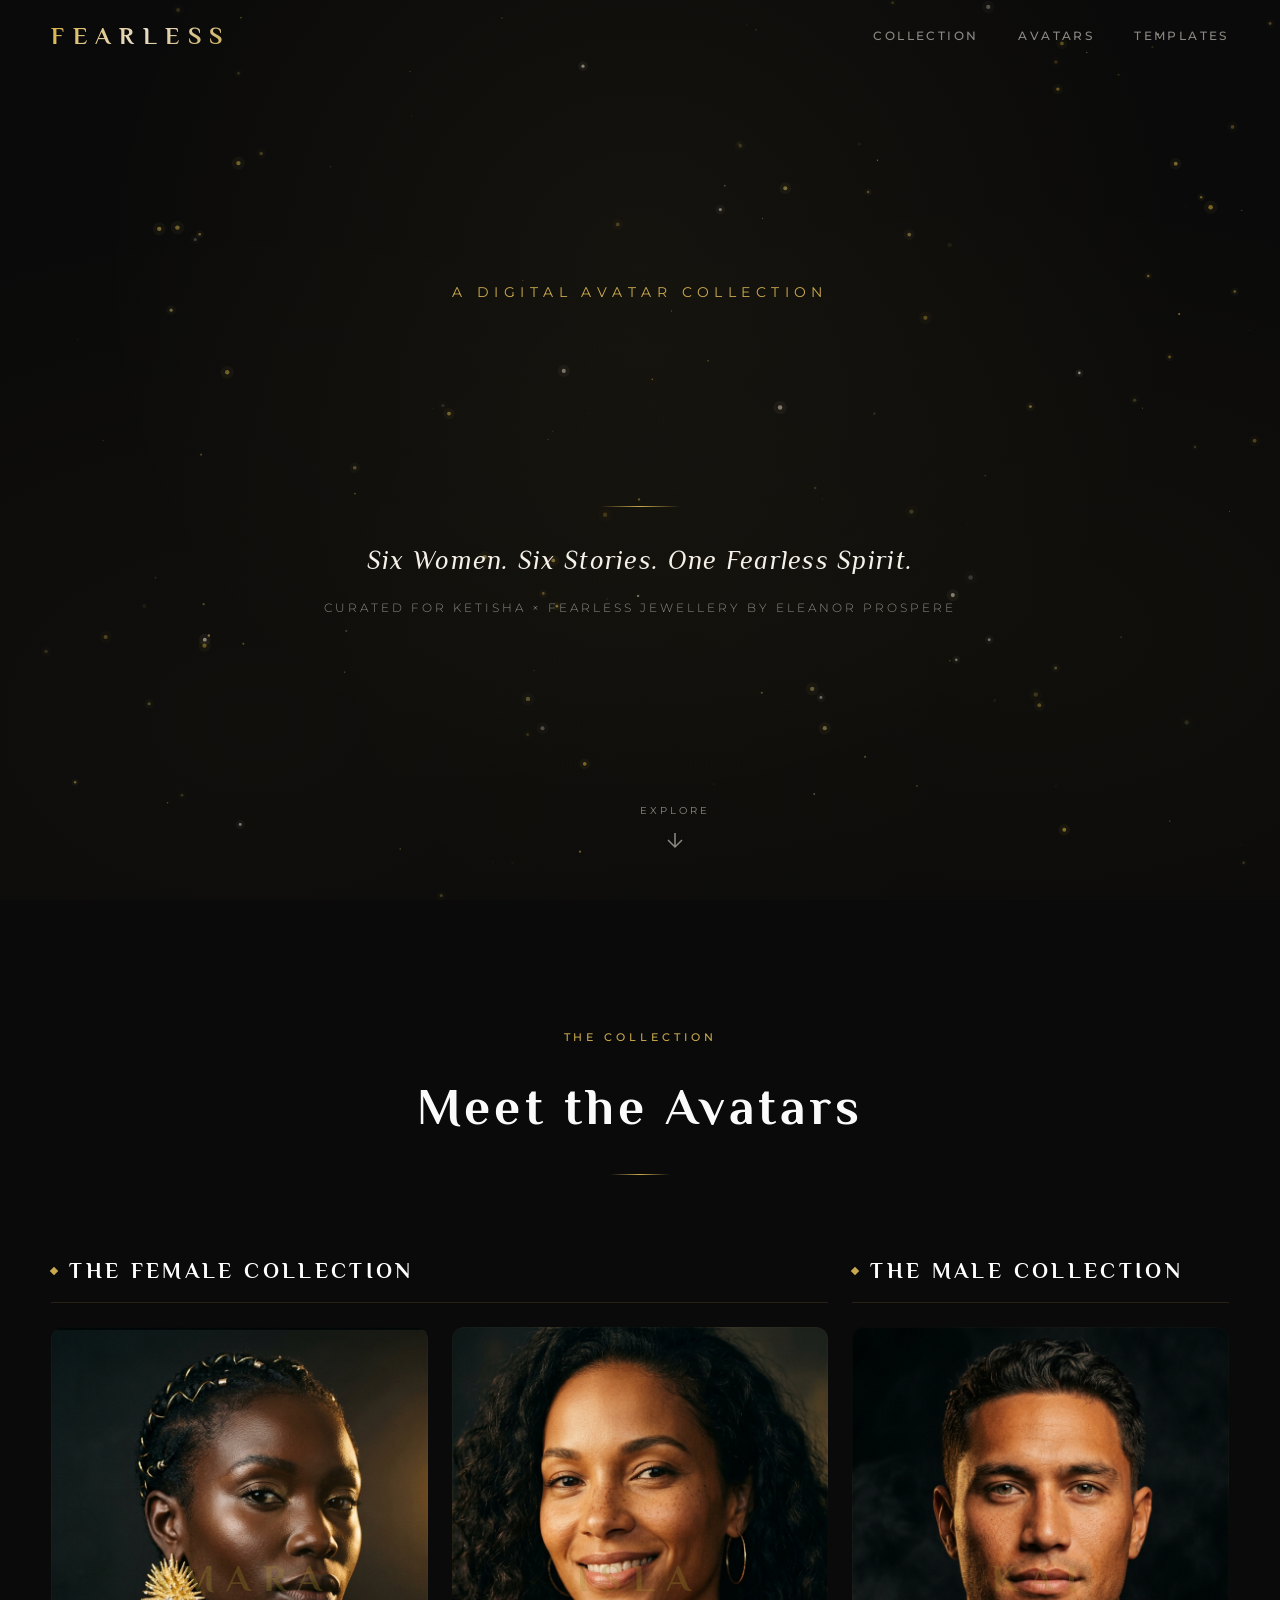
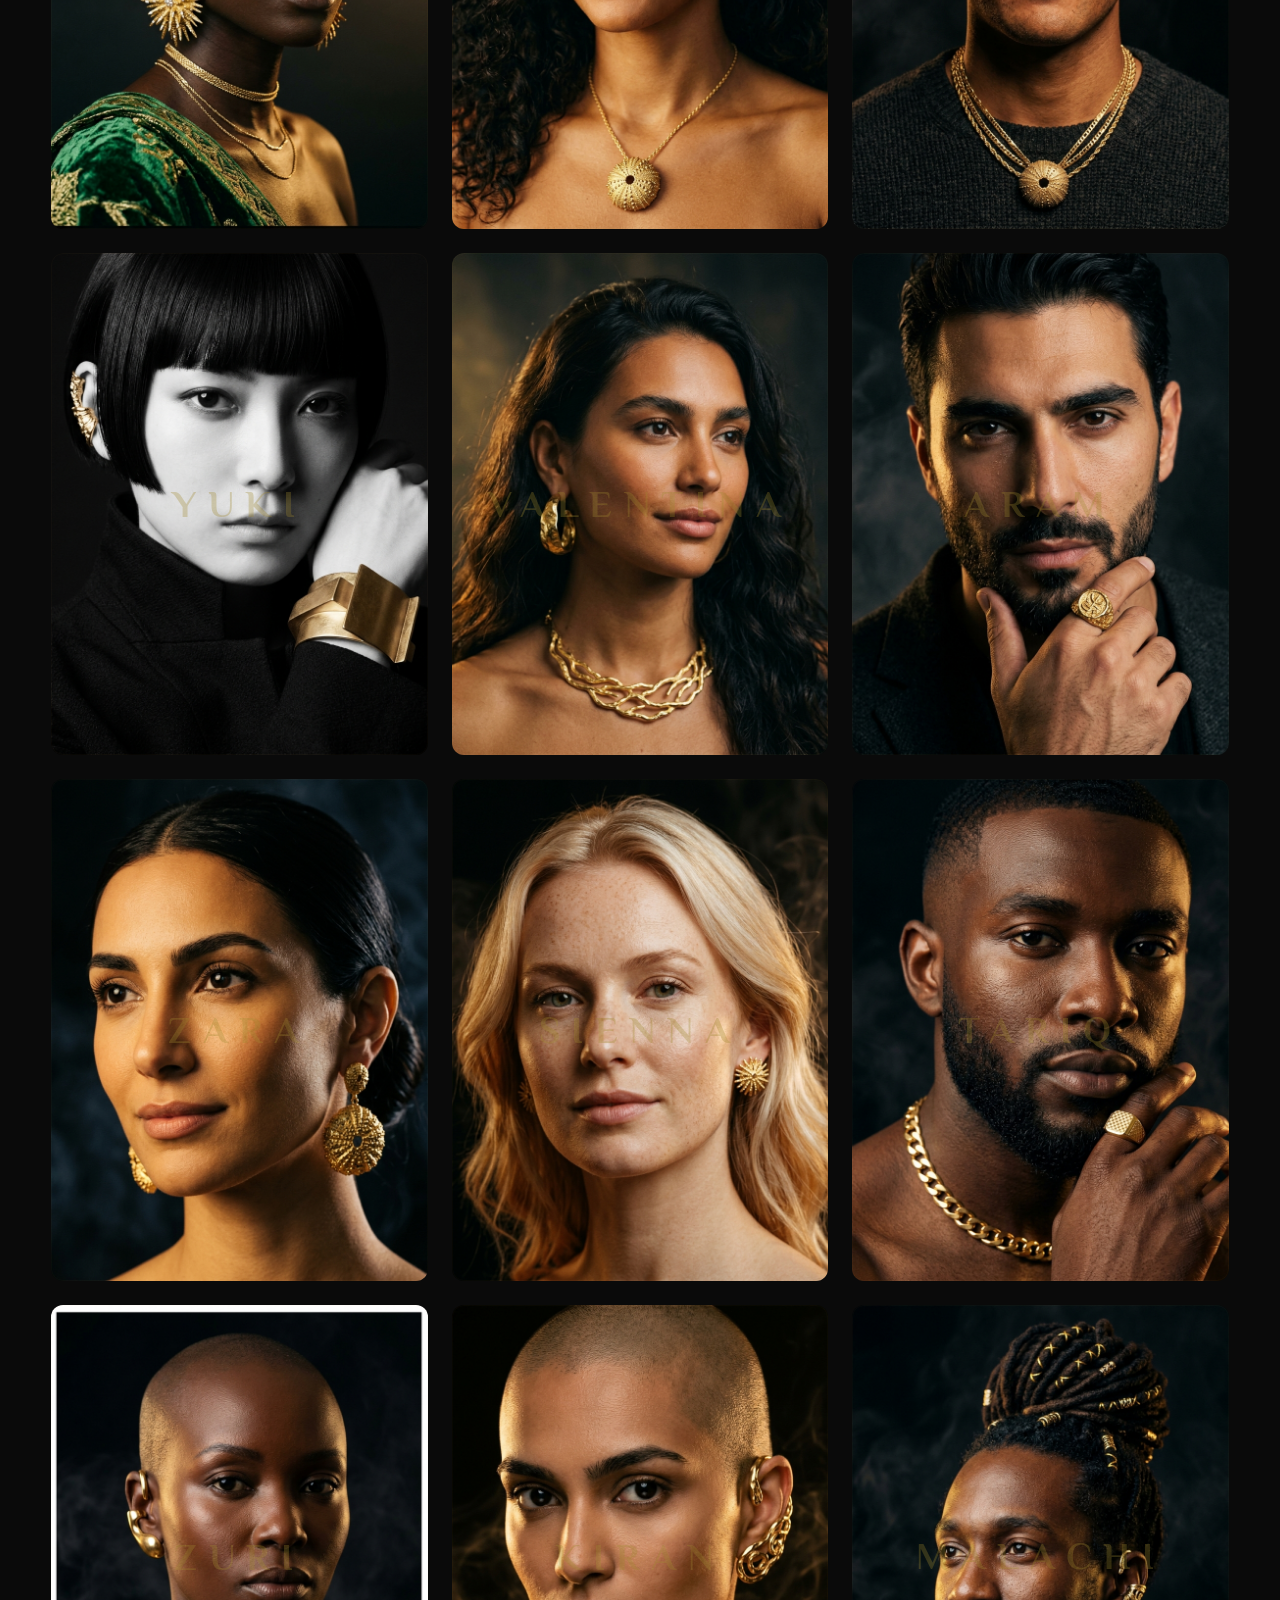
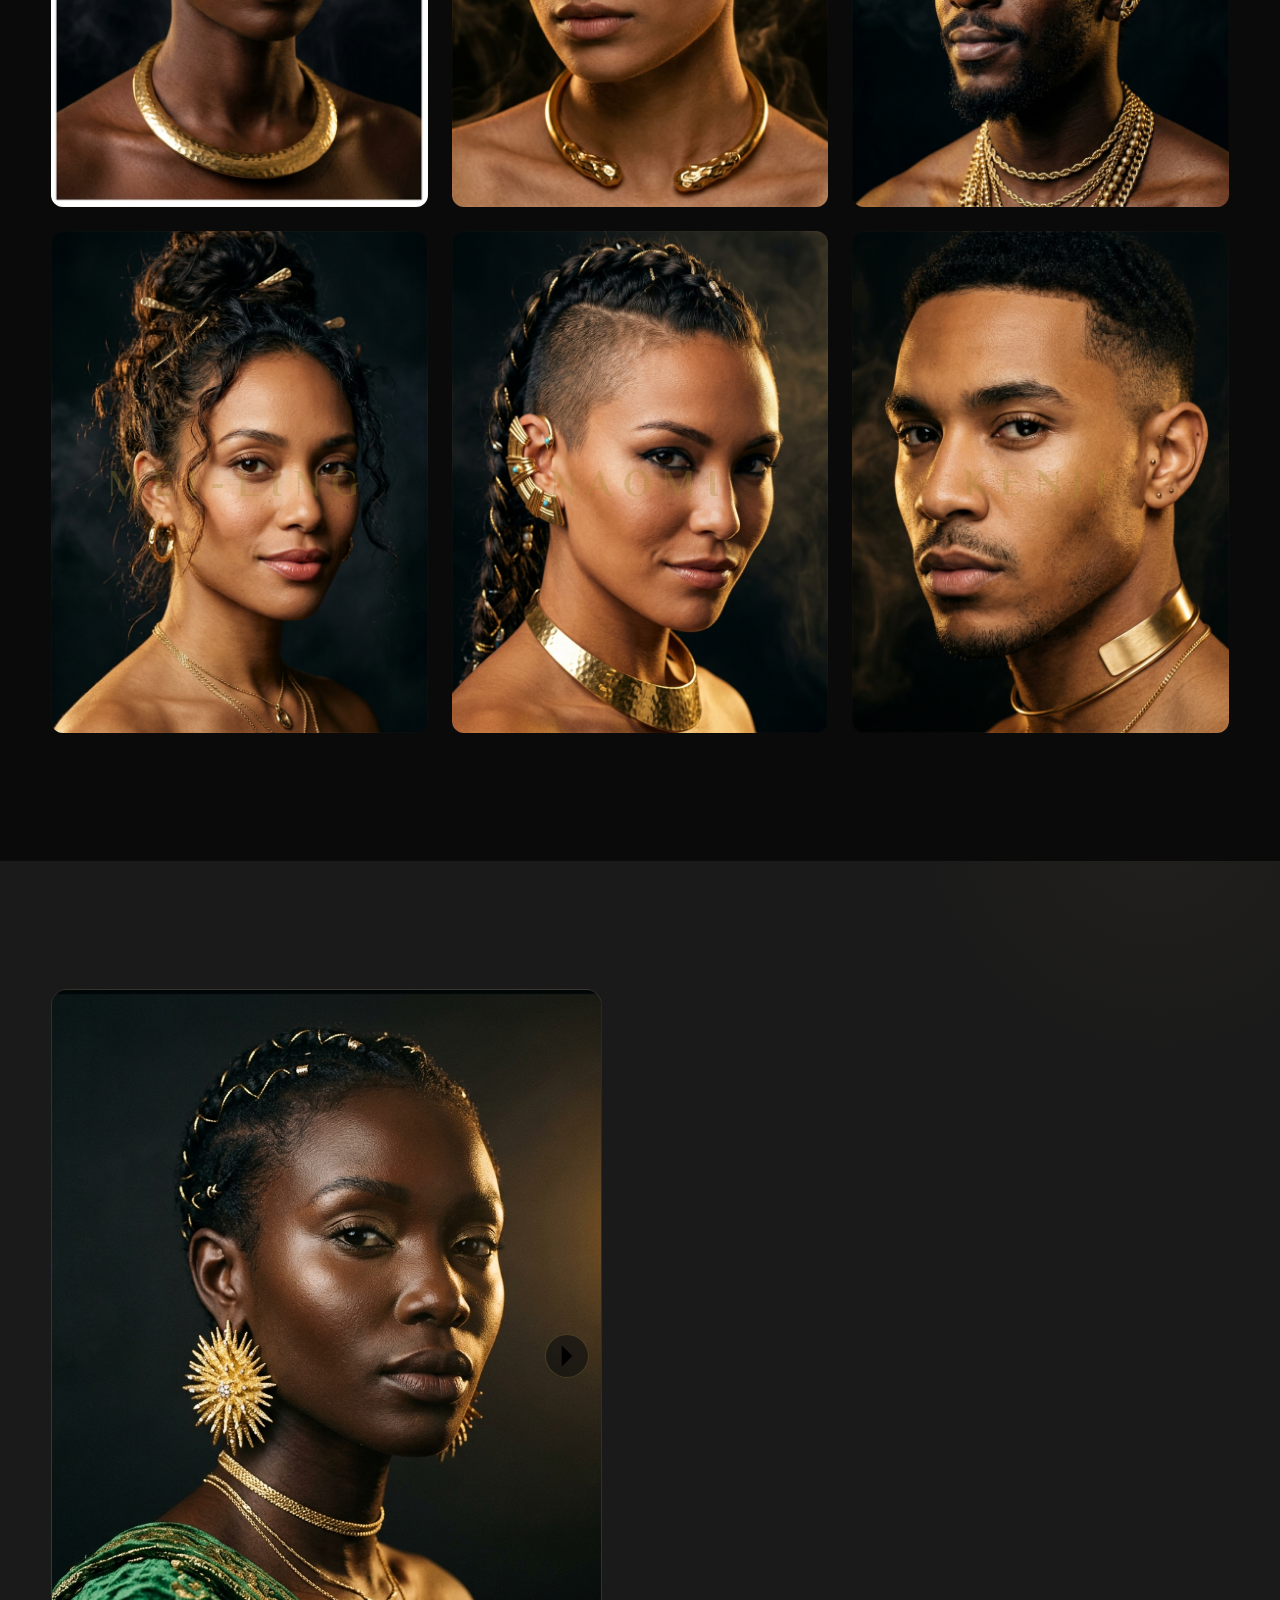
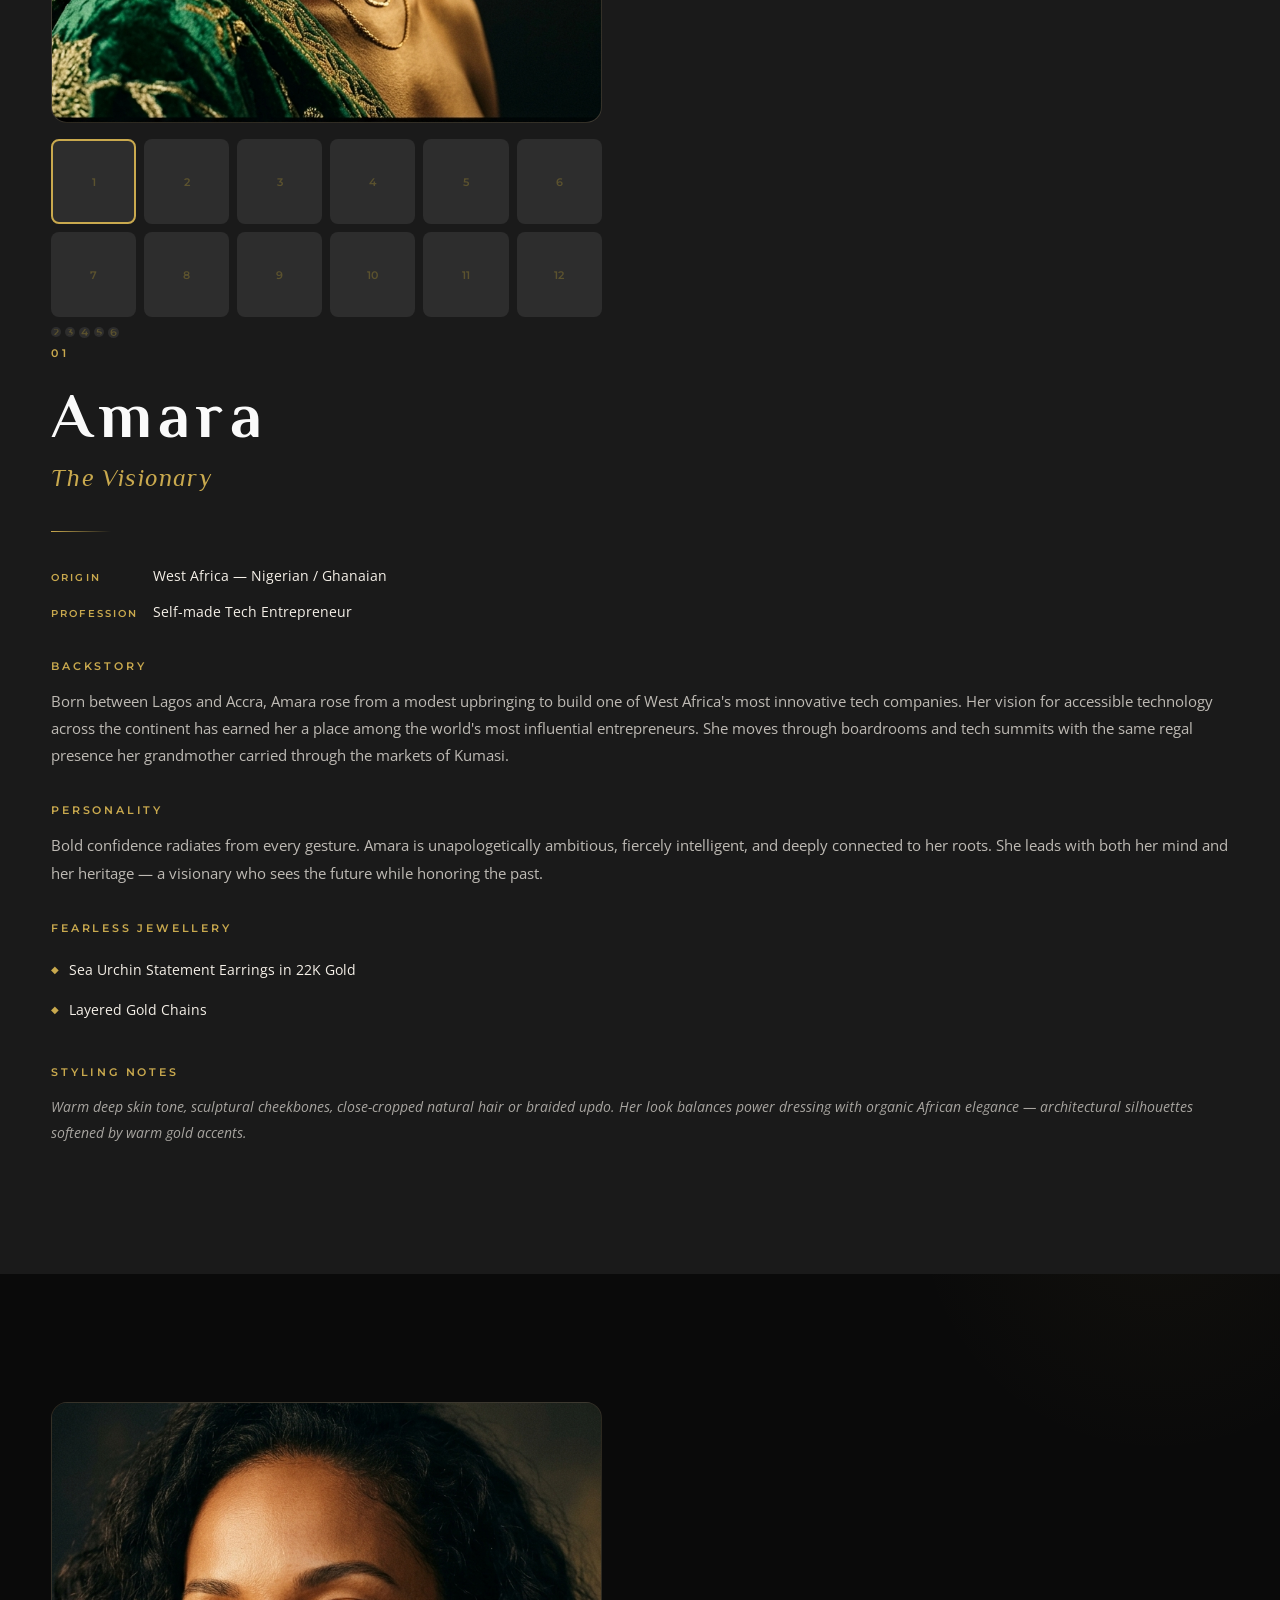
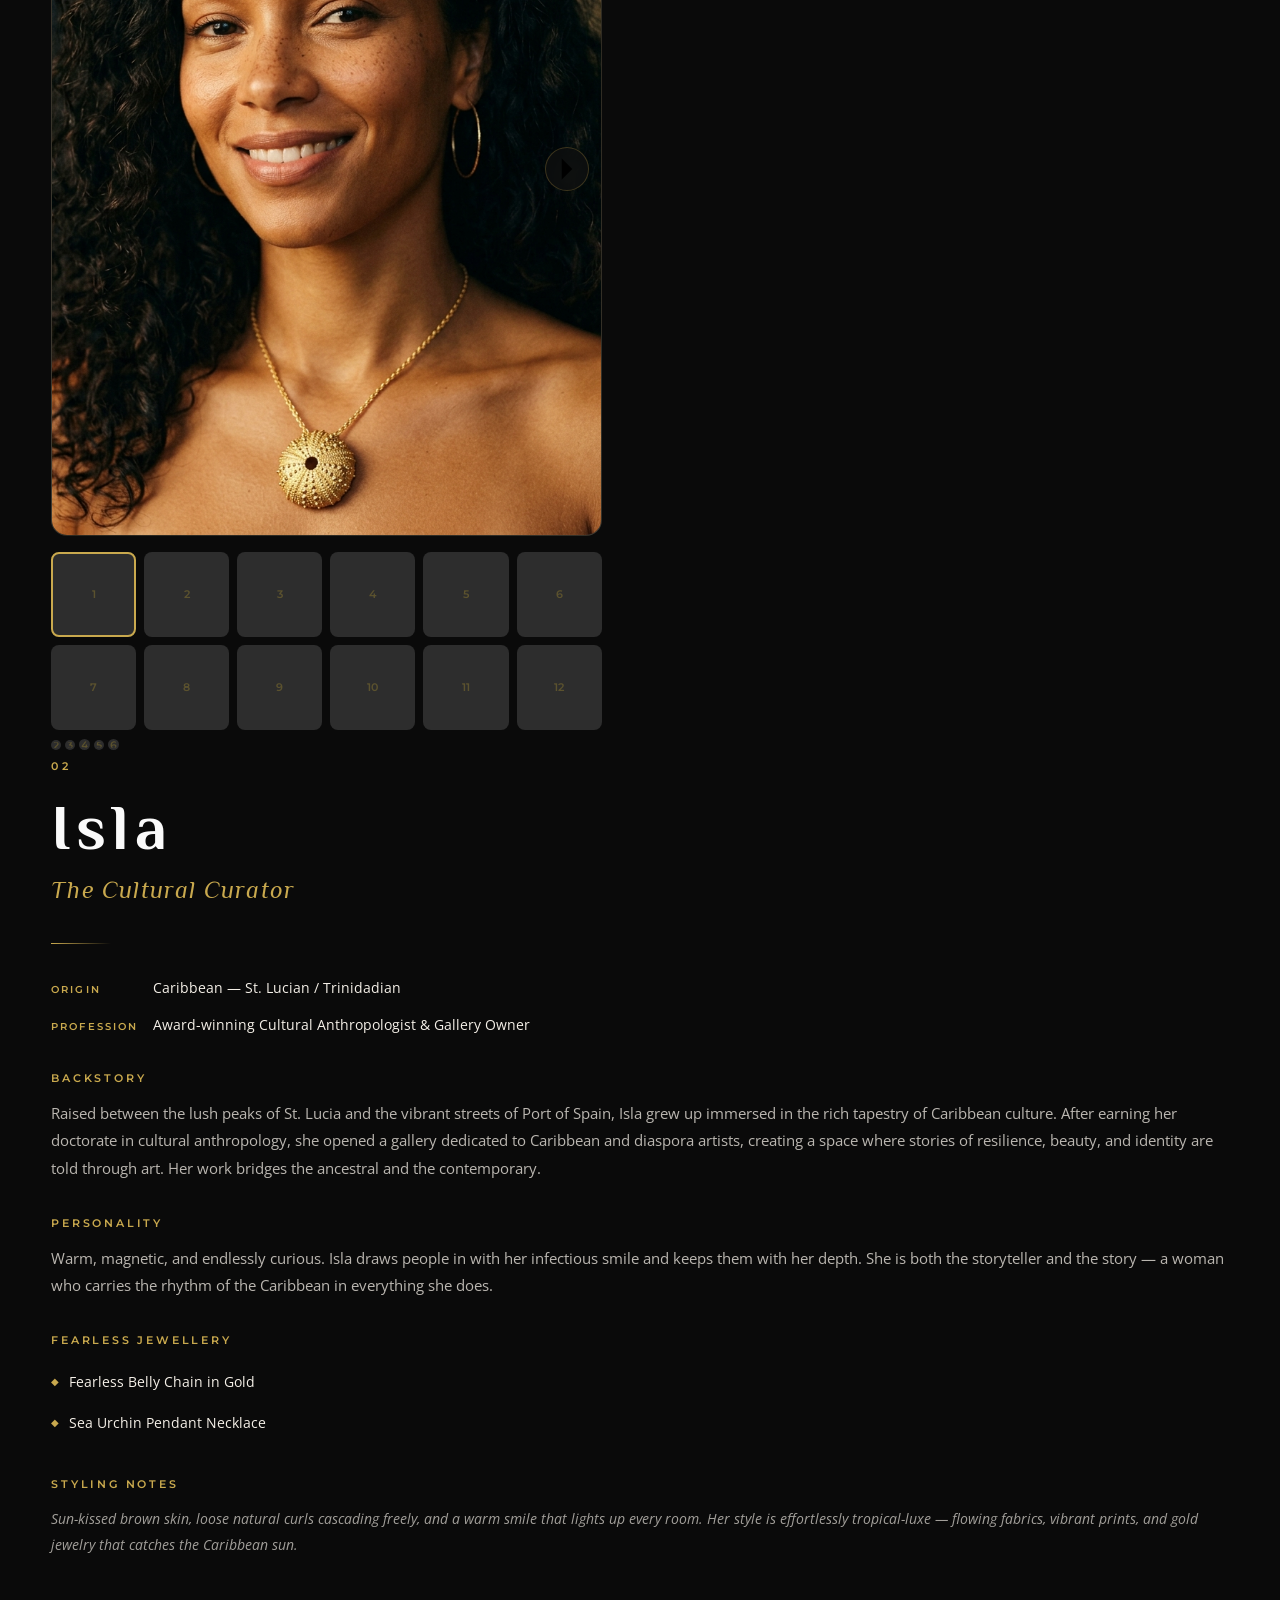
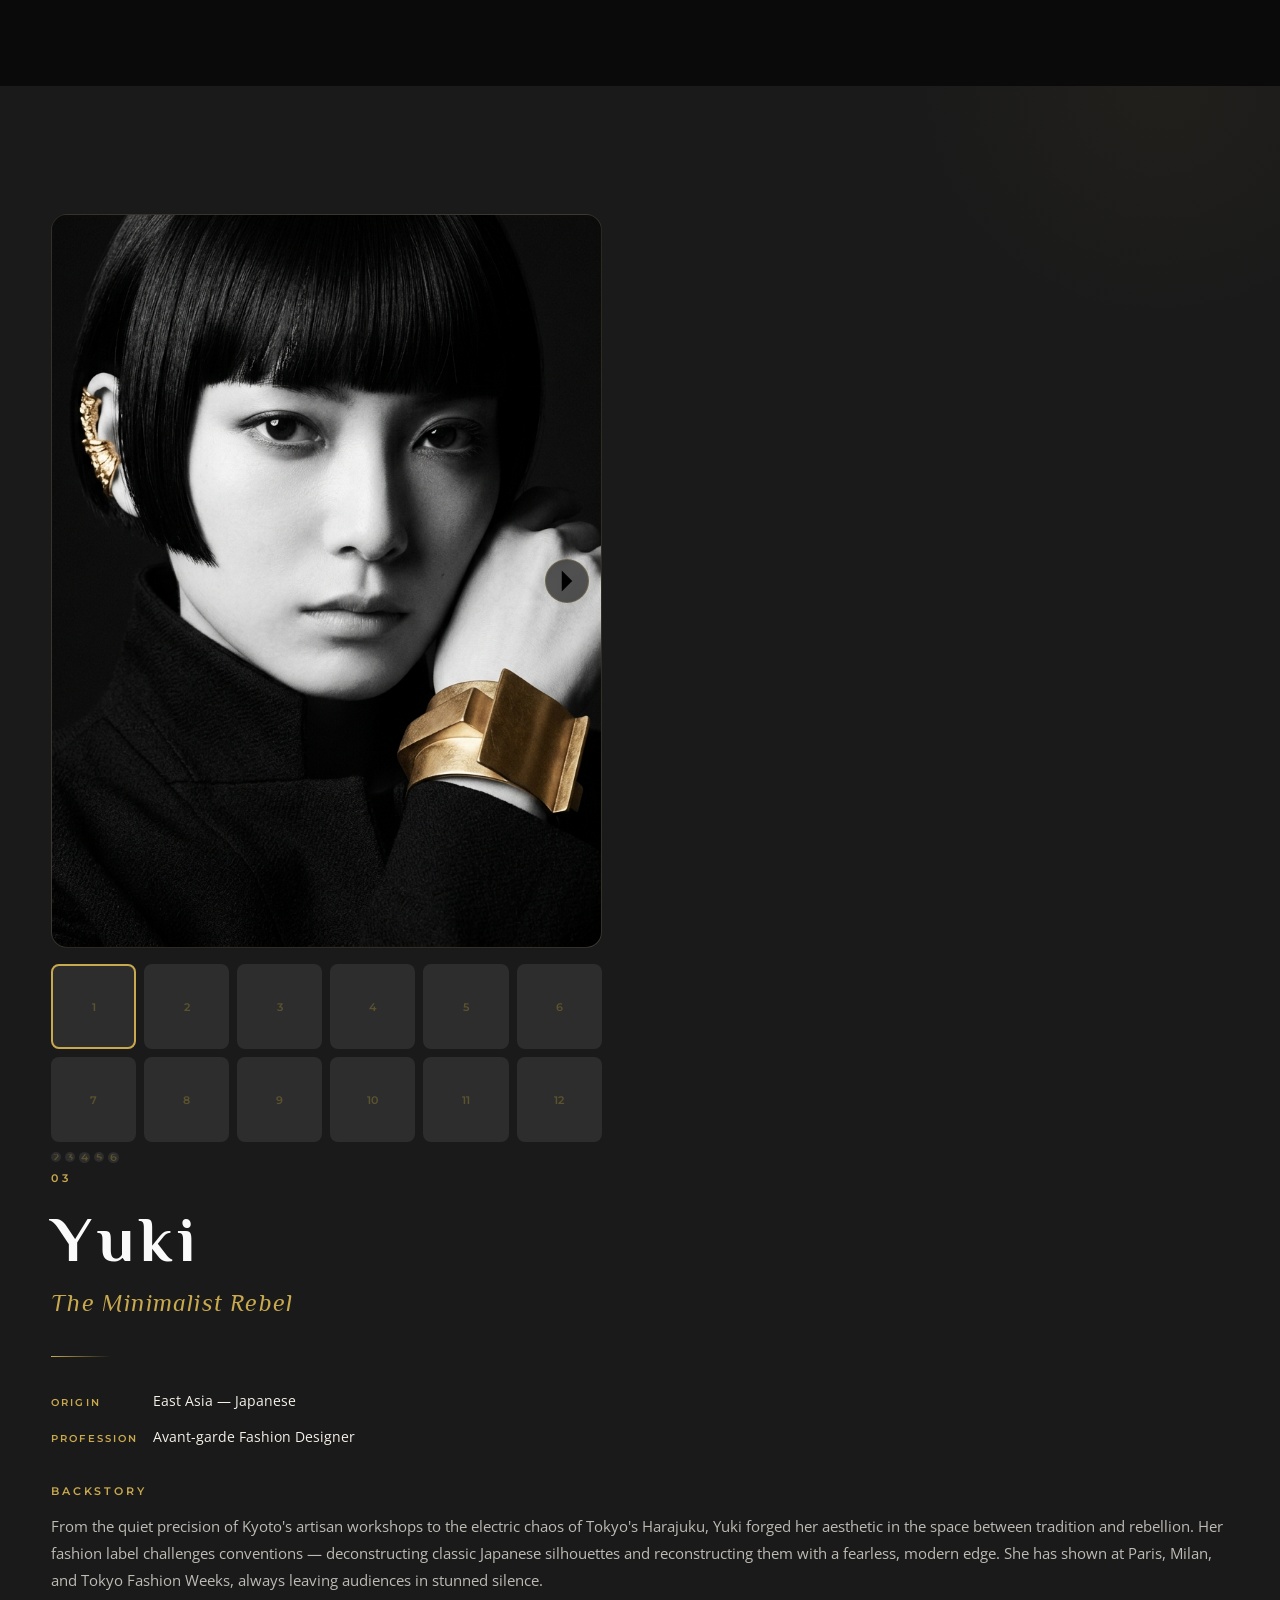
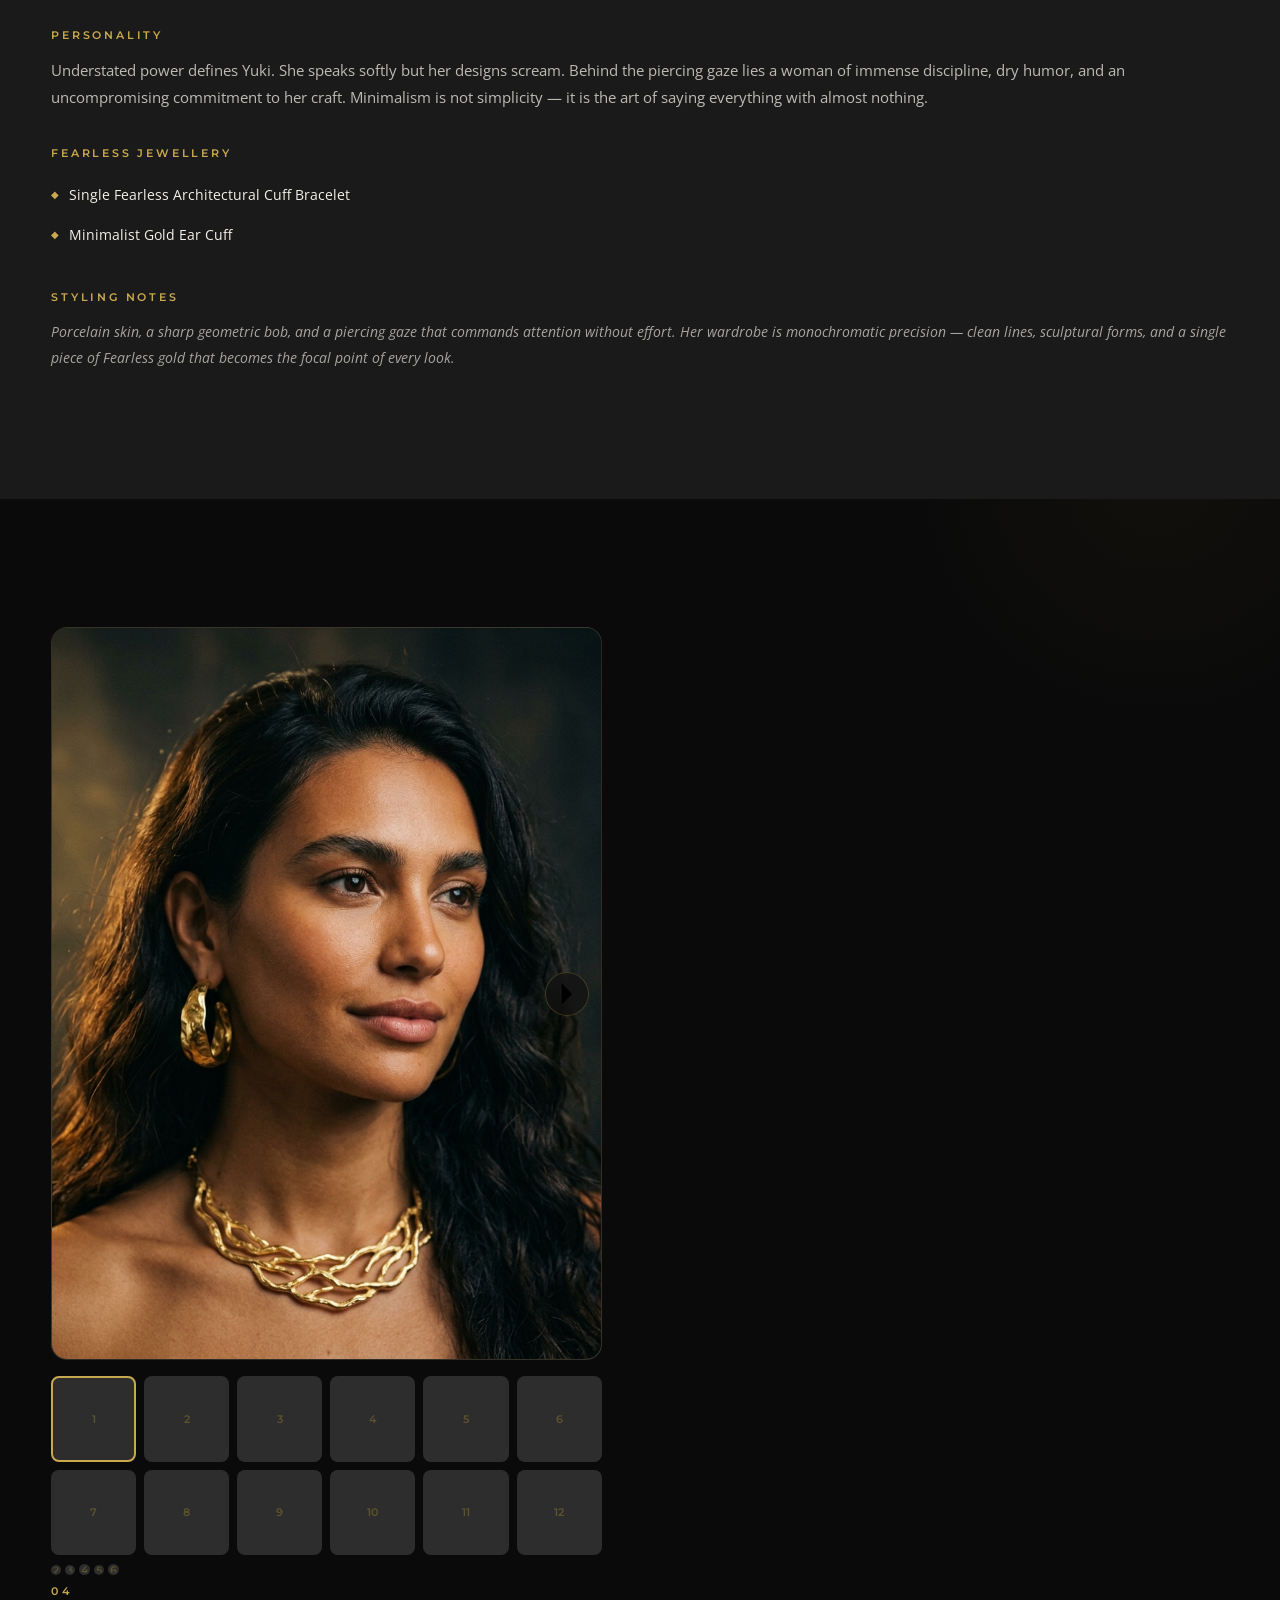
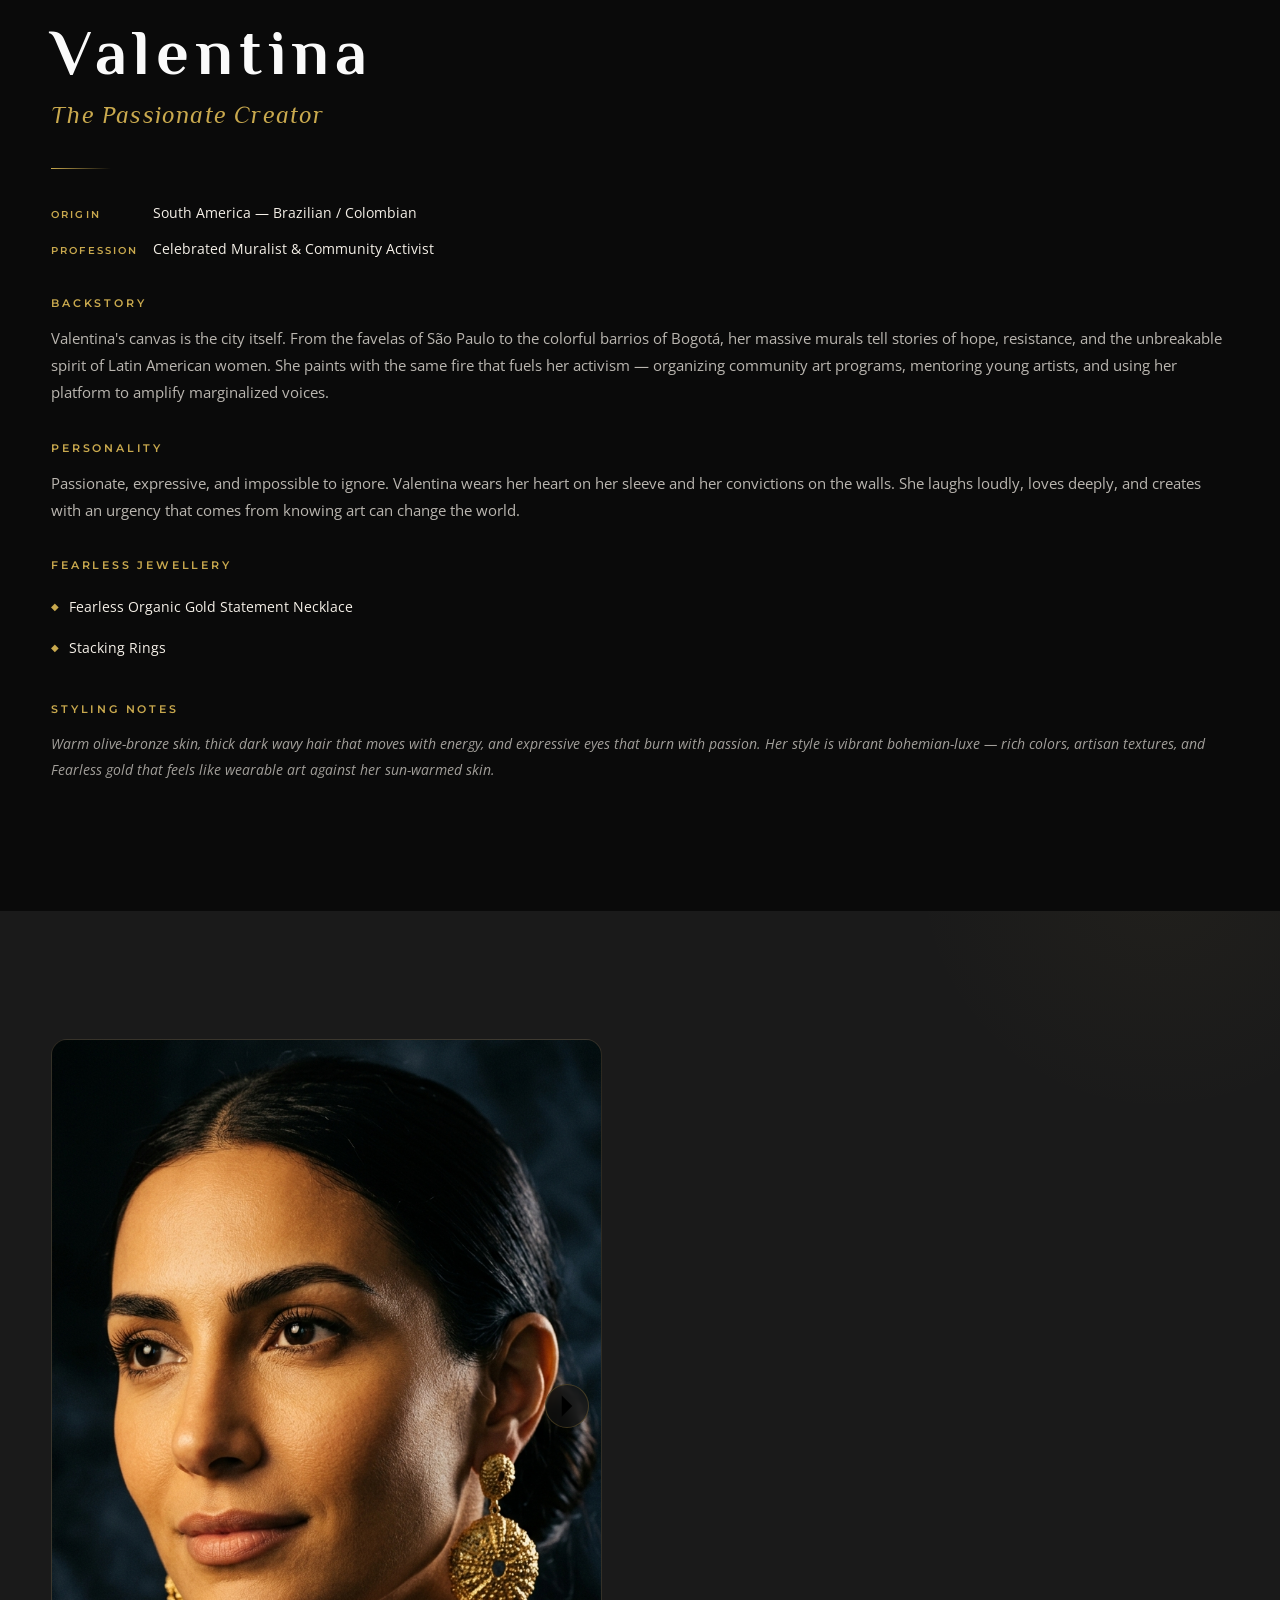
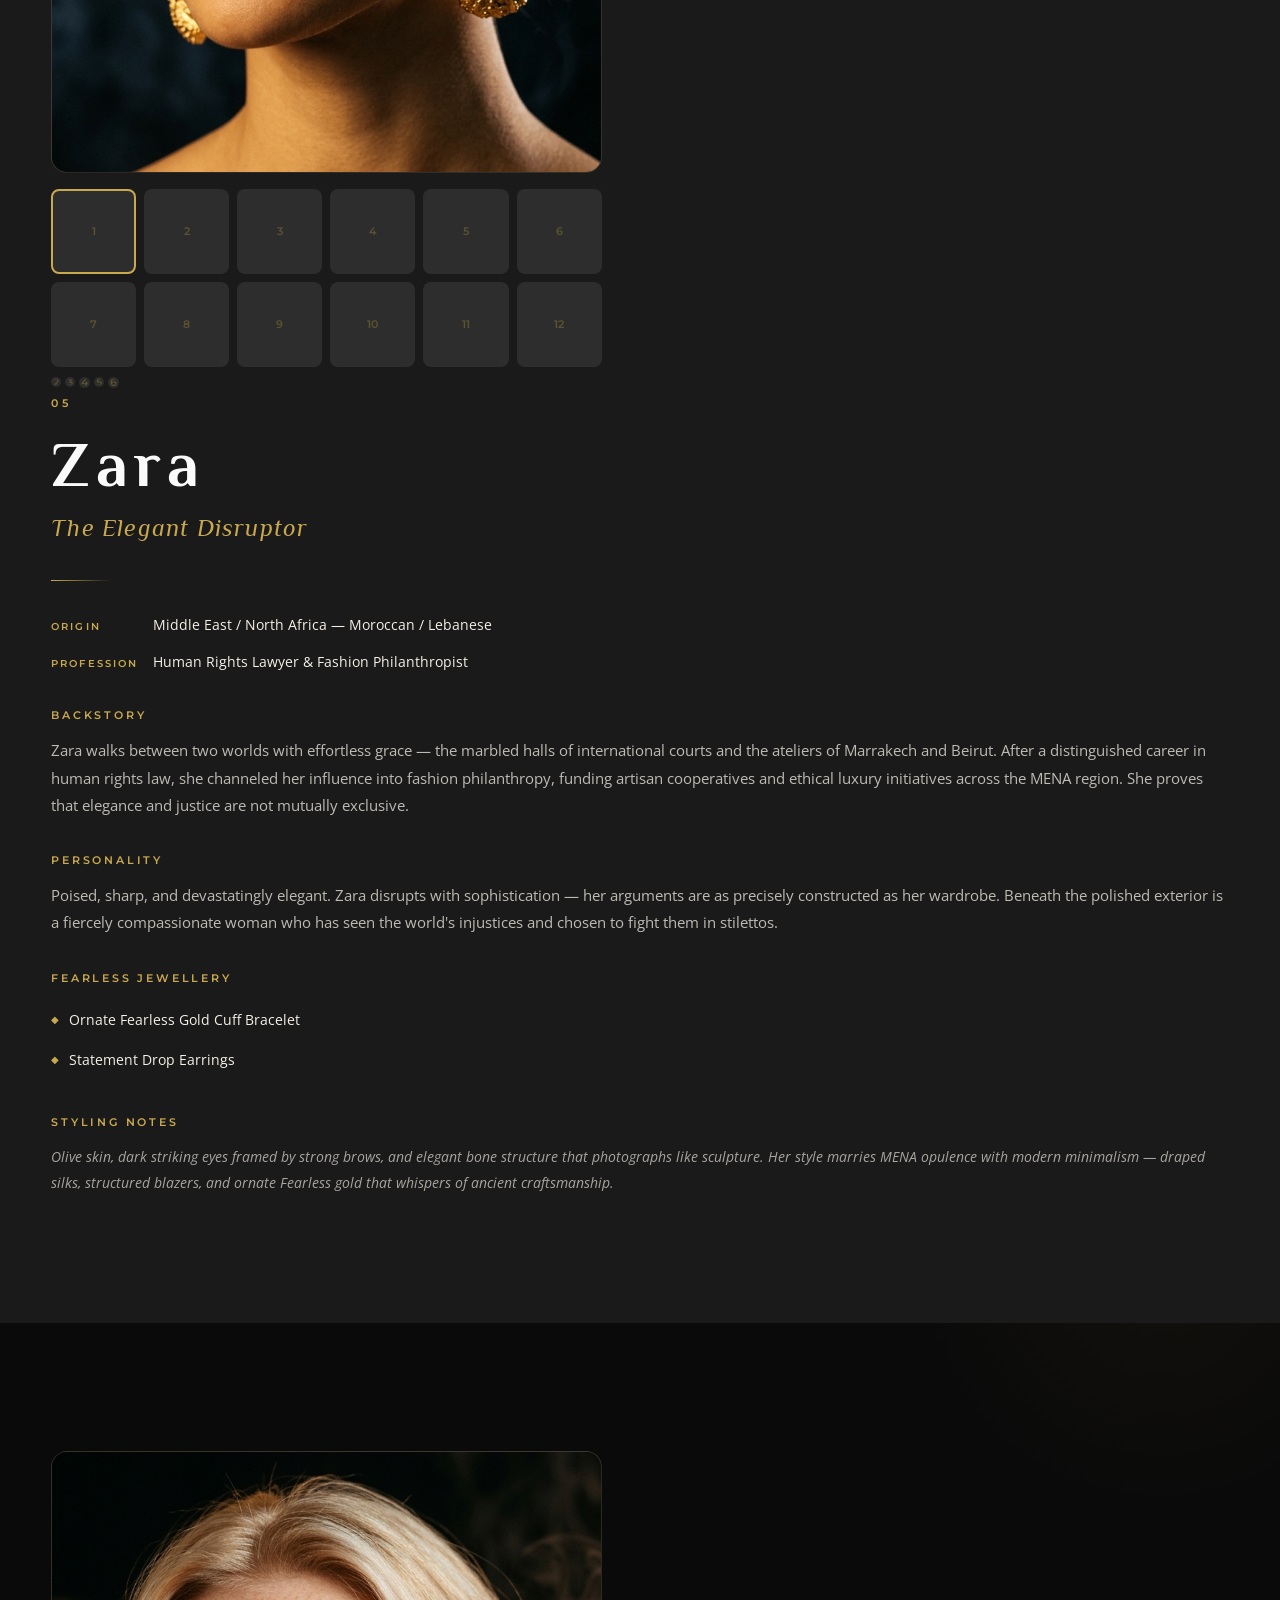
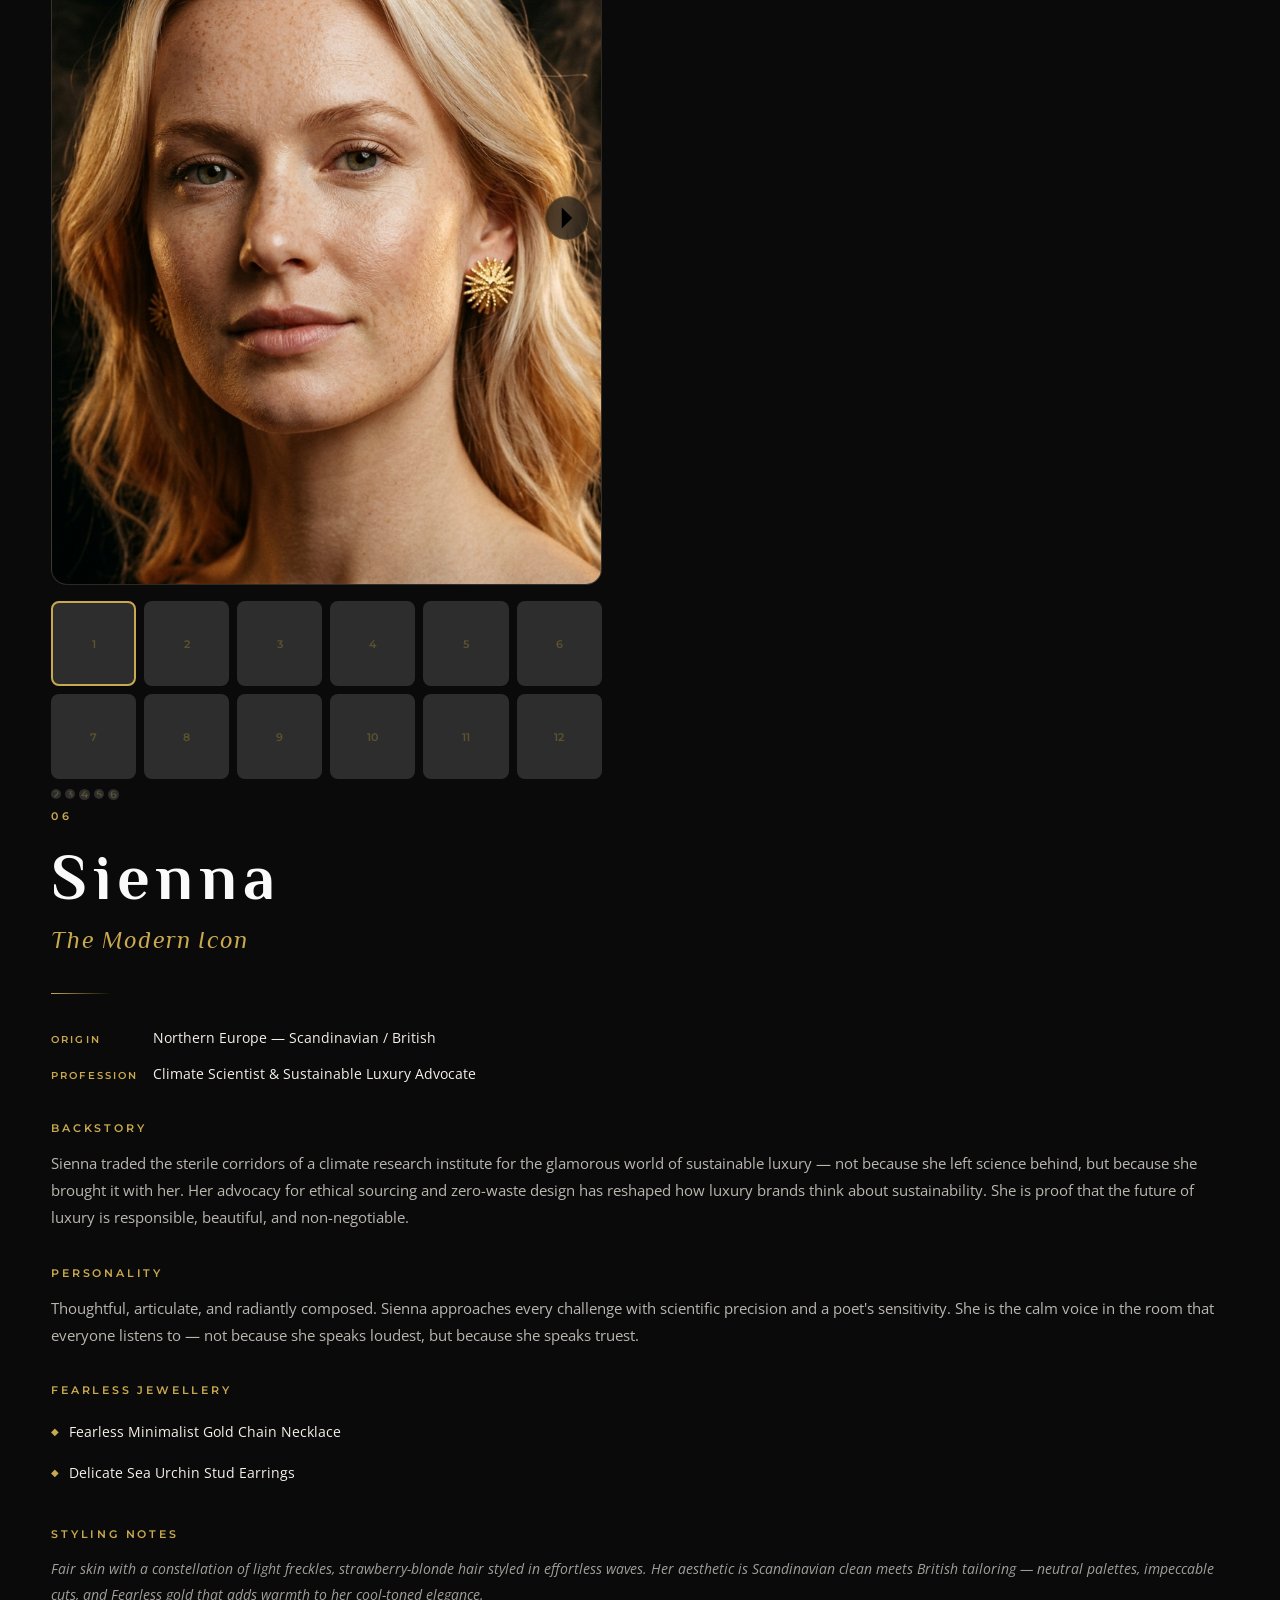
==== commit 51cc8ce9: "Add remaining avatar variations and update brand guide" ====
--- a/index.html
+++ b/index.html
@@ -316,8 +316,19 @@
           <div class="avatar-profile__placeholder">AMARA</div>
         </div>
         <div class="avatar-profile__thumbs">
-          <button class="avatar-profile__thumb active" data-src="images/amara_closeup_1.png" data-label="Close-up 1">
-            <div class="thumb-placeholder">1</div>
+          <button class="avatar-profile__thumb active" data-src="images/amara_closeup_1.png" data-label="Close-up 1"><div class="thumb-placeholder">1</div></button>
+          <button class="avatar-profile__thumb" data-src="images/amara_closeup_2.png" data-label="Close-up 2"><div class="thumb-placeholder">2</div></button>
+          <button class="avatar-profile__thumb" data-src="images/amara_closeup_3.png" data-label="Close-up 3"><div class="thumb-placeholder">3</div></button>
+          <button class="avatar-profile__thumb" data-src="images/amara_closeup_4.png" data-label="Close-up 4"><div class="thumb-placeholder">4</div></button>
+          <button class="avatar-profile__thumb" data-src="images/amara_halfbody_1.png" data-label="Half-body 1"><div class="thumb-placeholder">5</div></button>
+          <button class="avatar-profile__thumb" data-src="images/amara_halfbody_2.png" data-label="Half-body 2"><div class="thumb-placeholder">6</div></button>
+          <button class="avatar-profile__thumb" data-src="images/amara_halfbody_3.png" data-label="Half-body 3"><div class="thumb-placeholder">7</div></button>
+          <button class="avatar-profile__thumb" data-src="images/amara_halfbody_4.png" data-label="Half-body 4"><div class="thumb-placeholder">8</div></button>
+          <button class="avatar-profile__thumb" data-src="images/amara_lifestyle_1.png" data-label="Lifestyle 1"><div class="thumb-placeholder">9</div></button>
+          <button class="avatar-profile__thumb" data-src="images/amara_lifestyle_2.png" data-label="Lifestyle 2"><div class="thumb-placeholder">10</div></button>
+          <button class="avatar-profile__thumb" data-src="images/amara_lifestyle_3.png" data-label="Lifestyle 3"><div class="thumb-placeholder">11</div></button>
+          <button class="avatar-profile__thumb" data-src="images/amara_lifestyle_4.png" data-label="Lifestyle 4"><div class="thumb-placeholder">12</div></button>
+        </div>
           </button>
           <button class="avatar-profile__thumb" data-src="images/amara_closeup_2.png" data-label="Close-up 2">
             <div class="thumb-placeholder">2</div>
@@ -377,6 +388,18 @@
         <div class="avatar-profile__thumbs">
           <button class="avatar-profile__thumb active" data-src="images/isla_closeup_1.png" data-label="Close-up 1"><div class="thumb-placeholder">1</div></button>
           <button class="avatar-profile__thumb" data-src="images/isla_closeup_2.png" data-label="Close-up 2"><div class="thumb-placeholder">2</div></button>
+          <button class="avatar-profile__thumb" data-src="images/isla_closeup_3.png" data-label="Close-up 3"><div class="thumb-placeholder">3</div></button>
+          <button class="avatar-profile__thumb" data-src="images/isla_closeup_4.png" data-label="Close-up 4"><div class="thumb-placeholder">4</div></button>
+          <button class="avatar-profile__thumb" data-src="images/isla_halfbody_1.png" data-label="Half-body 1"><div class="thumb-placeholder">5</div></button>
+          <button class="avatar-profile__thumb" data-src="images/isla_halfbody_2.png" data-label="Half-body 2"><div class="thumb-placeholder">6</div></button>
+          <button class="avatar-profile__thumb" data-src="images/isla_halfbody_3.png" data-label="Half-body 3"><div class="thumb-placeholder">7</div></button>
+          <button class="avatar-profile__thumb" data-src="images/isla_halfbody_4.png" data-label="Half-body 4"><div class="thumb-placeholder">8</div></button>
+          <button class="avatar-profile__thumb" data-src="images/isla_lifestyle_1.png" data-label="Lifestyle 1"><div class="thumb-placeholder">9</div></button>
+          <button class="avatar-profile__thumb" data-src="images/isla_lifestyle_2.png" data-label="Lifestyle 2"><div class="thumb-placeholder">10</div></button>
+          <button class="avatar-profile__thumb" data-src="images/isla_lifestyle_3.png" data-label="Lifestyle 3"><div class="thumb-placeholder">11</div></button>
+          <button class="avatar-profile__thumb" data-src="images/isla_lifestyle_4.png" data-label="Lifestyle 4"><div class="thumb-placeholder">12</div></button>
+        </div></button>
+          <button class="avatar-profile__thumb" data-src="images/isla_closeup_2.png" data-label="Close-up 2"><div class="thumb-placeholder">2</div></button>
           <button class="avatar-profile__thumb" data-src="images/isla_halfbody_1.png" data-label="Half-body 1"><div class="thumb-placeholder">3</div></button>
           <button class="avatar-profile__thumb" data-src="images/isla_halfbody_2.png" data-label="Half-body 2"><div class="thumb-placeholder">4</div></button>
           <button class="avatar-profile__thumb" data-src="images/isla_lifestyle_1.png" data-label="Lifestyle 1"><div class="thumb-placeholder">5</div></button>
@@ -423,6 +446,18 @@
         <div class="avatar-profile__thumbs">
           <button class="avatar-profile__thumb active" data-src="images/yuki_closeup_1.png" data-label="Close-up 1"><div class="thumb-placeholder">1</div></button>
           <button class="avatar-profile__thumb" data-src="images/yuki_closeup_2.png" data-label="Close-up 2"><div class="thumb-placeholder">2</div></button>
+          <button class="avatar-profile__thumb" data-src="images/yuki_closeup_3.png" data-label="Close-up 3"><div class="thumb-placeholder">3</div></button>
+          <button class="avatar-profile__thumb" data-src="images/yuki_closeup_4.png" data-label="Close-up 4"><div class="thumb-placeholder">4</div></button>
+          <button class="avatar-profile__thumb" data-src="images/yuki_halfbody_1.png" data-label="Half-body 1"><div class="thumb-placeholder">5</div></button>
+          <button class="avatar-profile__thumb" data-src="images/yuki_halfbody_2.png" data-label="Half-body 2"><div class="thumb-placeholder">6</div></button>
+          <button class="avatar-profile__thumb" data-src="images/yuki_halfbody_3.png" data-label="Half-body 3"><div class="thumb-placeholder">7</div></button>
+          <button class="avatar-profile__thumb" data-src="images/yuki_halfbody_4.png" data-label="Half-body 4"><div class="thumb-placeholder">8</div></button>
+          <button class="avatar-profile__thumb" data-src="images/yuki_lifestyle_1.png" data-label="Lifestyle 1"><div class="thumb-placeholder">9</div></button>
+          <button class="avatar-profile__thumb" data-src="images/yuki_lifestyle_2.png" data-label="Lifestyle 2"><div class="thumb-placeholder">10</div></button>
+          <button class="avatar-profile__thumb" data-src="images/yuki_lifestyle_3.png" data-label="Lifestyle 3"><div class="thumb-placeholder">11</div></button>
+          <button class="avatar-profile__thumb" data-src="images/yuki_lifestyle_4.png" data-label="Lifestyle 4"><div class="thumb-placeholder">12</div></button>
+        </div></button>
+          <button class="avatar-profile__thumb" data-src="images/yuki_closeup_2.png" data-label="Close-up 2"><div class="thumb-placeholder">2</div></button>
           <button class="avatar-profile__thumb" data-src="images/yuki_halfbody_1.png" data-label="Half-body 1"><div class="thumb-placeholder">3</div></button>
           <button class="avatar-profile__thumb" data-src="images/yuki_halfbody_2.png" data-label="Half-body 2"><div class="thumb-placeholder">4</div></button>
           <button class="avatar-profile__thumb" data-src="images/yuki_lifestyle_1.png" data-label="Lifestyle 1"><div class="thumb-placeholder">5</div></button>
@@ -469,6 +504,18 @@
         <div class="avatar-profile__thumbs">
           <button class="avatar-profile__thumb active" data-src="images/valentina_closeup_1.png" data-label="Close-up 1"><div class="thumb-placeholder">1</div></button>
           <button class="avatar-profile__thumb" data-src="images/valentina_closeup_2.png" data-label="Close-up 2"><div class="thumb-placeholder">2</div></button>
+          <button class="avatar-profile__thumb" data-src="images/valentina_closeup_3.png" data-label="Close-up 3"><div class="thumb-placeholder">3</div></button>
+          <button class="avatar-profile__thumb" data-src="images/valentina_closeup_4.png" data-label="Close-up 4"><div class="thumb-placeholder">4</div></button>
+          <button class="avatar-profile__thumb" data-src="images/valentina_halfbody_1.png" data-label="Half-body 1"><div class="thumb-placeholder">5</div></button>
+          <button class="avatar-profile__thumb" data-src="images/valentina_halfbody_2.png" data-label="Half-body 2"><div class="thumb-placeholder">6</div></button>
+          <button class="avatar-profile__thumb" data-src="images/valentina_halfbody_3.png" data-label="Half-body 3"><div class="thumb-placeholder">7</div></button>
+          <button class="avatar-profile__thumb" data-src="images/valentina_halfbody_4.png" data-label="Half-body 4"><div class="thumb-placeholder">8</div></button>
+          <button class="avatar-profile__thumb" data-src="images/valentina_lifestyle_1.png" data-label="Lifestyle 1"><div class="thumb-placeholder">9</div></button>
+          <button class="avatar-profile__thumb" data-src="images/valentina_lifestyle_2.png" data-label="Lifestyle 2"><div class="thumb-placeholder">10</div></button>
+          <button class="avatar-profile__thumb" data-src="images/valentina_lifestyle_3.png" data-label="Lifestyle 3"><div class="thumb-placeholder">11</div></button>
+          <button class="avatar-profile__thumb" data-src="images/valentina_lifestyle_4.png" data-label="Lifestyle 4"><div class="thumb-placeholder">12</div></button>
+        </div></button>
+          <button class="avatar-profile__thumb" data-src="images/valentina_closeup_2.png" data-label="Close-up 2"><div class="thumb-placeholder">2</div></button>
           <button class="avatar-profile__thumb" data-src="images/valentina_halfbody_1.png" data-label="Half-body 1"><div class="thumb-placeholder">3</div></button>
           <button class="avatar-profile__thumb" data-src="images/valentina_halfbody_2.png" data-label="Half-body 2"><div class="thumb-placeholder">4</div></button>
           <button class="avatar-profile__thumb" data-src="images/valentina_lifestyle_1.png" data-label="Lifestyle 1"><div class="thumb-placeholder">5</div></button>
@@ -515,6 +562,18 @@
         <div class="avatar-profile__thumbs">
           <button class="avatar-profile__thumb active" data-src="images/zara_closeup_1.png" data-label="Close-up 1"><div class="thumb-placeholder">1</div></button>
           <button class="avatar-profile__thumb" data-src="images/zara_closeup_2.png" data-label="Close-up 2"><div class="thumb-placeholder">2</div></button>
+          <button class="avatar-profile__thumb" data-src="images/zara_closeup_3.png" data-label="Close-up 3"><div class="thumb-placeholder">3</div></button>
+          <button class="avatar-profile__thumb" data-src="images/zara_closeup_4.png" data-label="Close-up 4"><div class="thumb-placeholder">4</div></button>
+          <button class="avatar-profile__thumb" data-src="images/zara_halfbody_1.png" data-label="Half-body 1"><div class="thumb-placeholder">5</div></button>
+          <button class="avatar-profile__thumb" data-src="images/zara_halfbody_2.png" data-label="Half-body 2"><div class="thumb-placeholder">6</div></button>
+          <button class="avatar-profile__thumb" data-src="images/zara_halfbody_3.png" data-label="Half-body 3"><div class="thumb-placeholder">7</div></button>
+          <button class="avatar-profile__thumb" data-src="images/zara_halfbody_4.png" data-label="Half-body 4"><div class="thumb-placeholder">8</div></button>
+          <button class="avatar-profile__thumb" data-src="images/zara_lifestyle_1.png" data-label="Lifestyle 1"><div class="thumb-placeholder">9</div></button>
+          <button class="avatar-profile__thumb" data-src="images/zara_lifestyle_2.png" data-label="Lifestyle 2"><div class="thumb-placeholder">10</div></button>
+          <button class="avatar-profile__thumb" data-src="images/zara_lifestyle_3.png" data-label="Lifestyle 3"><div class="thumb-placeholder">11</div></button>
+          <button class="avatar-profile__thumb" data-src="images/zara_lifestyle_4.png" data-label="Lifestyle 4"><div class="thumb-placeholder">12</div></button>
+        </div></button>
+          <button class="avatar-profile__thumb" data-src="images/zara_closeup_2.png" data-label="Close-up 2"><div class="thumb-placeholder">2</div></button>
           <button class="avatar-profile__thumb" data-src="images/zara_halfbody_1.png" data-label="Half-body 1"><div class="thumb-placeholder">3</div></button>
           <button class="avatar-profile__thumb" data-src="images/zara_halfbody_2.png" data-label="Half-body 2"><div class="thumb-placeholder">4</div></button>
           <button class="avatar-profile__thumb" data-src="images/zara_lifestyle_1.png" data-label="Lifestyle 1"><div class="thumb-placeholder">5</div></button>
@@ -560,6 +619,18 @@
         </div>
         <div class="avatar-profile__thumbs">
           <button class="avatar-profile__thumb active" data-src="images/sienna_closeup_1.png" data-label="Close-up 1"><div class="thumb-placeholder">1</div></button>
+          <button class="avatar-profile__thumb" data-src="images/sienna_closeup_2.png" data-label="Close-up 2"><div class="thumb-placeholder">2</div></button>
+          <button class="avatar-profile__thumb" data-src="images/sienna_closeup_3.png" data-label="Close-up 3"><div class="thumb-placeholder">3</div></button>
+          <button class="avatar-profile__thumb" data-src="images/sienna_closeup_4.png" data-label="Close-up 4"><div class="thumb-placeholder">4</div></button>
+          <button class="avatar-profile__thumb" data-src="images/sienna_halfbody_1.png" data-label="Half-body 1"><div class="thumb-placeholder">5</div></button>
+          <button class="avatar-profile__thumb" data-src="images/sienna_halfbody_2.png" data-label="Half-body 2"><div class="thumb-placeholder">6</div></button>
+          <button class="avatar-profile__thumb" data-src="images/sienna_halfbody_3.png" data-label="Half-body 3"><div class="thumb-placeholder">7</div></button>
+          <button class="avatar-profile__thumb" data-src="images/sienna_halfbody_4.png" data-label="Half-body 4"><div class="thumb-placeholder">8</div></button>
+          <button class="avatar-profile__thumb" data-src="images/sienna_lifestyle_1.png" data-label="Lifestyle 1"><div class="thumb-placeholder">9</div></button>
+          <button class="avatar-profile__thumb" data-src="images/sienna_lifestyle_2.png" data-label="Lifestyle 2"><div class="thumb-placeholder">10</div></button>
+          <button class="avatar-profile__thumb" data-src="images/sienna_lifestyle_3.png" data-label="Lifestyle 3"><div class="thumb-placeholder">11</div></button>
+          <button class="avatar-profile__thumb" data-src="images/sienna_lifestyle_4.png" data-label="Lifestyle 4"><div class="thumb-placeholder">12</div></button>
+        </div></button>
           <button class="avatar-profile__thumb" data-src="images/sienna_closeup_2.png" data-label="Close-up 2"><div class="thumb-placeholder">2</div></button>
           <button class="avatar-profile__thumb" data-src="images/sienna_halfbody_1.png" data-label="Half-body 1"><div class="thumb-placeholder">3</div></button>
           <button class="avatar-profile__thumb" data-src="images/sienna_halfbody_2.png" data-label="Half-body 2"><div class="thumb-placeholder">4</div></button>
@@ -608,6 +679,18 @@
         <div class="avatar-profile__thumbs">
           <button class="avatar-profile__thumb active" data-src="images/zuri_closeup_1.png" data-label="Close-up 1"><div class="thumb-placeholder">1</div></button>
           <button class="avatar-profile__thumb" data-src="images/zuri_closeup_2.png" data-label="Close-up 2"><div class="thumb-placeholder">2</div></button>
+          <button class="avatar-profile__thumb" data-src="images/zuri_closeup_3.png" data-label="Close-up 3"><div class="thumb-placeholder">3</div></button>
+          <button class="avatar-profile__thumb" data-src="images/zuri_closeup_4.png" data-label="Close-up 4"><div class="thumb-placeholder">4</div></button>
+          <button class="avatar-profile__thumb" data-src="images/zuri_halfbody_1.png" data-label="Half-body 1"><div class="thumb-placeholder">5</div></button>
+          <button class="avatar-profile__thumb" data-src="images/zuri_halfbody_2.png" data-label="Half-body 2"><div class="thumb-placeholder">6</div></button>
+          <button class="avatar-profile__thumb" data-src="images/zuri_halfbody_3.png" data-label="Half-body 3"><div class="thumb-placeholder">7</div></button>
+          <button class="avatar-profile__thumb" data-src="images/zuri_halfbody_4.png" data-label="Half-body 4"><div class="thumb-placeholder">8</div></button>
+          <button class="avatar-profile__thumb" data-src="images/zuri_lifestyle_1.png" data-label="Lifestyle 1"><div class="thumb-placeholder">9</div></button>
+          <button class="avatar-profile__thumb" data-src="images/zuri_lifestyle_2.png" data-label="Lifestyle 2"><div class="thumb-placeholder">10</div></button>
+          <button class="avatar-profile__thumb" data-src="images/zuri_lifestyle_3.png" data-label="Lifestyle 3"><div class="thumb-placeholder">11</div></button>
+          <button class="avatar-profile__thumb" data-src="images/zuri_lifestyle_4.png" data-label="Lifestyle 4"><div class="thumb-placeholder">12</div></button>
+        </div></button>
+          <button class="avatar-profile__thumb" data-src="images/zuri_closeup_2.png" data-label="Close-up 2"><div class="thumb-placeholder">2</div></button>
           <button class="avatar-profile__thumb" data-src="images/zuri_halfbody_1.png" data-label="Half-body 1"><div class="thumb-placeholder">3</div></button>
           <button class="avatar-profile__thumb" data-src="images/zuri_halfbody_2.png" data-label="Half-body 2"><div class="thumb-placeholder">4</div></button>
           <button class="avatar-profile__thumb" data-src="images/zuri_lifestyle_1.png" data-label="Lifestyle 1"><div class="thumb-placeholder">5</div></button>
@@ -656,6 +739,18 @@
         <div class="avatar-profile__thumbs">
           <button class="avatar-profile__thumb active" data-src="images/kiran_closeup_1.png" data-label="Close-up 1"><div class="thumb-placeholder">1</div></button>
           <button class="avatar-profile__thumb" data-src="images/kiran_closeup_2.png" data-label="Close-up 2"><div class="thumb-placeholder">2</div></button>
+          <button class="avatar-profile__thumb" data-src="images/kiran_closeup_3.png" data-label="Close-up 3"><div class="thumb-placeholder">3</div></button>
+          <button class="avatar-profile__thumb" data-src="images/kiran_closeup_4.png" data-label="Close-up 4"><div class="thumb-placeholder">4</div></button>
+          <button class="avatar-profile__thumb" data-src="images/kiran_halfbody_1.png" data-label="Half-body 1"><div class="thumb-placeholder">5</div></button>
+          <button class="avatar-profile__thumb" data-src="images/kiran_halfbody_2.png" data-label="Half-body 2"><div class="thumb-placeholder">6</div></button>
+          <button class="avatar-profile__thumb" data-src="images/kiran_halfbody_3.png" data-label="Half-body 3"><div class="thumb-placeholder">7</div></button>
+          <button class="avatar-profile__thumb" data-src="images/kiran_halfbody_4.png" data-label="Half-body 4"><div class="thumb-placeholder">8</div></button>
+          <button class="avatar-profile__thumb" data-src="images/kiran_lifestyle_1.png" data-label="Lifestyle 1"><div class="thumb-placeholder">9</div></button>
+          <button class="avatar-profile__thumb" data-src="images/kiran_lifestyle_2.png" data-label="Lifestyle 2"><div class="thumb-placeholder">10</div></button>
+          <button class="avatar-profile__thumb" data-src="images/kiran_lifestyle_3.png" data-label="Lifestyle 3"><div class="thumb-placeholder">11</div></button>
+          <button class="avatar-profile__thumb" data-src="images/kiran_lifestyle_4.png" data-label="Lifestyle 4"><div class="thumb-placeholder">12</div></button>
+        </div></button>
+          <button class="avatar-profile__thumb" data-src="images/kiran_closeup_2.png" data-label="Close-up 2"><div class="thumb-placeholder">2</div></button>
           <button class="avatar-profile__thumb" data-src="images/kiran_halfbody_1.png" data-label="Half-body 1"><div class="thumb-placeholder">3</div></button>
           <button class="avatar-profile__thumb" data-src="images/kiran_halfbody_2.png" data-label="Half-body 2"><div class="thumb-placeholder">4</div></button>
           <button class="avatar-profile__thumb" data-src="images/kiran_lifestyle_1.png" data-label="Lifestyle 1"><div class="thumb-placeholder">5</div></button>
@@ -704,6 +799,18 @@
         <div class="avatar-profile__thumbs">
           <button class="avatar-profile__thumb active" data-src="images/kai_closeup_1.png" data-label="Close-up 1"><div class="thumb-placeholder">1</div></button>
           <button class="avatar-profile__thumb" data-src="images/kai_closeup_2.png" data-label="Close-up 2"><div class="thumb-placeholder">2</div></button>
+          <button class="avatar-profile__thumb" data-src="images/kai_closeup_3.png" data-label="Close-up 3"><div class="thumb-placeholder">3</div></button>
+          <button class="avatar-profile__thumb" data-src="images/kai_closeup_4.png" data-label="Close-up 4"><div class="thumb-placeholder">4</div></button>
+          <button class="avatar-profile__thumb" data-src="images/kai_halfbody_1.png" data-label="Half-body 1"><div class="thumb-placeholder">5</div></button>
+          <button class="avatar-profile__thumb" data-src="images/kai_halfbody_2.png" data-label="Half-body 2"><div class="thumb-placeholder">6</div></button>
+          <button class="avatar-profile__thumb" data-src="images/kai_halfbody_3.png" data-label="Half-body 3"><div class="thumb-placeholder">7</div></button>
+          <button class="avatar-profile__thumb" data-src="images/kai_halfbody_4.png" data-label="Half-body 4"><div class="thumb-placeholder">8</div></button>
+          <button class="avatar-profile__thumb" data-src="images/kai_lifestyle_1.png" data-label="Lifestyle 1"><div class="thumb-placeholder">9</div></button>
+          <button class="avatar-profile__thumb" data-src="images/kai_lifestyle_2.png" data-label="Lifestyle 2"><div class="thumb-placeholder">10</div></button>
+          <button class="avatar-profile__thumb" data-src="images/kai_lifestyle_3.png" data-label="Lifestyle 3"><div class="thumb-placeholder">11</div></button>
+          <button class="avatar-profile__thumb" data-src="images/kai_lifestyle_4.png" data-label="Lifestyle 4"><div class="thumb-placeholder">12</div></button>
+        </div></button>
+          <button class="avatar-profile__thumb" data-src="images/kai_closeup_2.png" data-label="Close-up 2"><div class="thumb-placeholder">2</div></button>
           <button class="avatar-profile__thumb" data-src="images/kai_halfbody_1.png" data-label="Half-body 1"><div class="thumb-placeholder">3</div></button>
           <button class="avatar-profile__thumb" data-src="images/kai_halfbody_2.png" data-label="Half-body 2"><div class="thumb-placeholder">4</div></button>
           <button class="avatar-profile__thumb" data-src="images/kai_lifestyle_1.png" data-label="Lifestyle 1"><div class="thumb-placeholder">5</div></button>
@@ -752,6 +859,18 @@
         <div class="avatar-profile__thumbs">
           <button class="avatar-profile__thumb active" data-src="images/aram_closeup_1.png" data-label="Close-up 1"><div class="thumb-placeholder">1</div></button>
           <button class="avatar-profile__thumb" data-src="images/aram_closeup_2.png" data-label="Close-up 2"><div class="thumb-placeholder">2</div></button>
+          <button class="avatar-profile__thumb" data-src="images/aram_closeup_3.png" data-label="Close-up 3"><div class="thumb-placeholder">3</div></button>
+          <button class="avatar-profile__thumb" data-src="images/aram_closeup_4.png" data-label="Close-up 4"><div class="thumb-placeholder">4</div></button>
+          <button class="avatar-profile__thumb" data-src="images/aram_halfbody_1.png" data-label="Half-body 1"><div class="thumb-placeholder">5</div></button>
+          <button class="avatar-profile__thumb" data-src="images/aram_halfbody_2.png" data-label="Half-body 2"><div class="thumb-placeholder">6</div></button>
+          <button class="avatar-profile__thumb" data-src="images/aram_halfbody_3.png" data-label="Half-body 3"><div class="thumb-placeholder">7</div></button>
+          <button class="avatar-profile__thumb" data-src="images/aram_halfbody_4.png" data-label="Half-body 4"><div class="thumb-placeholder">8</div></button>
+          <button class="avatar-profile__thumb" data-src="images/aram_lifestyle_1.png" data-label="Lifestyle 1"><div class="thumb-placeholder">9</div></button>
+          <button class="avatar-profile__thumb" data-src="images/aram_lifestyle_2.png" data-label="Lifestyle 2"><div class="thumb-placeholder">10</div></button>
+          <button class="avatar-profile__thumb" data-src="images/aram_lifestyle_3.png" data-label="Lifestyle 3"><div class="thumb-placeholder">11</div></button>
+          <button class="avatar-profile__thumb" data-src="images/aram_lifestyle_4.png" data-label="Lifestyle 4"><div class="thumb-placeholder">12</div></button>
+        </div></button>
+          <button class="avatar-profile__thumb" data-src="images/aram_closeup_2.png" data-label="Close-up 2"><div class="thumb-placeholder">2</div></button>
           <button class="avatar-profile__thumb" data-src="images/aram_halfbody_1.png" data-label="Half-body 1"><div class="thumb-placeholder">3</div></button>
           <button class="avatar-profile__thumb" data-src="images/aram_halfbody_2.png" data-label="Half-body 2"><div class="thumb-placeholder">4</div></button>
           <button class="avatar-profile__thumb" data-src="images/aram_lifestyle_1.png" data-label="Lifestyle 1"><div class="thumb-placeholder">5</div></button>
@@ -801,6 +920,18 @@
         <div class="avatar-profile__thumbs">
           <button class="avatar-profile__thumb active" data-src="images/tariq_closeup_1.png" data-label="Close-up 1"><div class="thumb-placeholder">1</div></button>
           <button class="avatar-profile__thumb" data-src="images/tariq_closeup_2.png" data-label="Close-up 2"><div class="thumb-placeholder">2</div></button>
+          <button class="avatar-profile__thumb" data-src="images/tariq_closeup_3.png" data-label="Close-up 3"><div class="thumb-placeholder">3</div></button>
+          <button class="avatar-profile__thumb" data-src="images/tariq_closeup_4.png" data-label="Close-up 4"><div class="thumb-placeholder">4</div></button>
+          <button class="avatar-profile__thumb" data-src="images/tariq_halfbody_1.png" data-label="Half-body 1"><div class="thumb-placeholder">5</div></button>
+          <button class="avatar-profile__thumb" data-src="images/tariq_halfbody_2.png" data-label="Half-body 2"><div class="thumb-placeholder">6</div></button>
+          <button class="avatar-profile__thumb" data-src="images/tariq_halfbody_3.png" data-label="Half-body 3"><div class="thumb-placeholder">7</div></button>
+          <button class="avatar-profile__thumb" data-src="images/tariq_halfbody_4.png" data-label="Half-body 4"><div class="thumb-placeholder">8</div></button>
+          <button class="avatar-profile__thumb" data-src="images/tariq_lifestyle_1.png" data-label="Lifestyle 1"><div class="thumb-placeholder">9</div></button>
+          <button class="avatar-profile__thumb" data-src="images/tariq_lifestyle_2.png" data-label="Lifestyle 2"><div class="thumb-placeholder">10</div></button>
+          <button class="avatar-profile__thumb" data-src="images/tariq_lifestyle_3.png" data-label="Lifestyle 3"><div class="thumb-placeholder">11</div></button>
+          <button class="avatar-profile__thumb" data-src="images/tariq_lifestyle_4.png" data-label="Lifestyle 4"><div class="thumb-placeholder">12</div></button>
+        </div></button>
+          <button class="avatar-profile__thumb" data-src="images/tariq_closeup_2.png" data-label="Close-up 2"><div class="thumb-placeholder">2</div></button>
           <button class="avatar-profile__thumb" data-src="images/tariq_halfbody_1.png" data-label="Half-body 1"><div class="thumb-placeholder">3</div></button>
           <button class="avatar-profile__thumb" data-src="images/tariq_halfbody_2.png" data-label="Half-body 2"><div class="thumb-placeholder">4</div></button>
           <button class="avatar-profile__thumb" data-src="images/tariq_lifestyle_1.png" data-label="Lifestyle 1"><div class="thumb-placeholder">5</div></button>
@@ -849,6 +980,18 @@
         <div class="avatar-profile__thumbs">
           <button class="avatar-profile__thumb active" data-src="images/malachi_closeup_1.png" data-label="Close-up 1"><div class="thumb-placeholder">1</div></button>
           <button class="avatar-profile__thumb" data-src="images/malachi_closeup_2.png" data-label="Close-up 2"><div class="thumb-placeholder">2</div></button>
+          <button class="avatar-profile__thumb" data-src="images/malachi_closeup_3.png" data-label="Close-up 3"><div class="thumb-placeholder">3</div></button>
+          <button class="avatar-profile__thumb" data-src="images/malachi_closeup_4.png" data-label="Close-up 4"><div class="thumb-placeholder">4</div></button>
+          <button class="avatar-profile__thumb" data-src="images/malachi_halfbody_1.png" data-label="Half-body 1"><div class="thumb-placeholder">5</div></button>
+          <button class="avatar-profile__thumb" data-src="images/malachi_halfbody_2.png" data-label="Half-body 2"><div class="thumb-placeholder">6</div></button>
+          <button class="avatar-profile__thumb" data-src="images/malachi_halfbody_3.png" data-label="Half-body 3"><div class="thumb-placeholder">7</div></button>
+          <button class="avatar-profile__thumb" data-src="images/malachi_halfbody_4.png" data-label="Half-body 4"><div class="thumb-placeholder">8</div></button>
+          <button class="avatar-profile__thumb" data-src="images/malachi_lifestyle_1.png" data-label="Lifestyle 1"><div class="thumb-placeholder">9</div></button>
+          <button class="avatar-profile__thumb" data-src="images/malachi_lifestyle_2.png" data-label="Lifestyle 2"><div class="thumb-placeholder">10</div></button>
+          <button class="avatar-profile__thumb" data-src="images/malachi_lifestyle_3.png" data-label="Lifestyle 3"><div class="thumb-placeholder">11</div></button>
+          <button class="avatar-profile__thumb" data-src="images/malachi_lifestyle_4.png" data-label="Lifestyle 4"><div class="thumb-placeholder">12</div></button>
+        </div></button>
+          <button class="avatar-profile__thumb" data-src="images/malachi_closeup_2.png" data-label="Close-up 2"><div class="thumb-placeholder">2</div></button>
           <button class="avatar-profile__thumb" data-src="images/malachi_halfbody_1.png" data-label="Half-body 1"><div class="thumb-placeholder">3</div></button>
           <button class="avatar-profile__thumb" data-src="images/malachi_halfbody_2.png" data-label="Half-body 2"><div class="thumb-placeholder">4</div></button>
           <button class="avatar-profile__thumb" data-src="images/malachi_lifestyle_1.png" data-label="Lifestyle 1"><div class="thumb-placeholder">5</div></button>
@@ -897,6 +1040,18 @@
         <div class="avatar-profile__thumbs">
           <button class="avatar-profile__thumb active" data-src="images/kenji_closeup_1.png" data-label="Close-up 1"><div class="thumb-placeholder">1</div></button>
           <button class="avatar-profile__thumb" data-src="images/kenji_closeup_2.png" data-label="Close-up 2"><div class="thumb-placeholder">2</div></button>
+          <button class="avatar-profile__thumb" data-src="images/kenji_closeup_3.png" data-label="Close-up 3"><div class="thumb-placeholder">3</div></button>
+          <button class="avatar-profile__thumb" data-src="images/kenji_closeup_4.png" data-label="Close-up 4"><div class="thumb-placeholder">4</div></button>
+          <button class="avatar-profile__thumb" data-src="images/kenji_halfbody_1.png" data-label="Half-body 1"><div class="thumb-placeholder">5</div></button>
+          <button class="avatar-profile__thumb" data-src="images/kenji_halfbody_2.png" data-label="Half-body 2"><div class="thumb-placeholder">6</div></button>
+          <button class="avatar-profile__thumb" data-src="images/kenji_halfbody_3.png" data-label="Half-body 3"><div class="thumb-placeholder">7</div></button>
+          <button class="avatar-profile__thumb" data-src="images/kenji_halfbody_4.png" data-label="Half-body 4"><div class="thumb-placeholder">8</div></button>
+          <button class="avatar-profile__thumb" data-src="images/kenji_lifestyle_1.png" data-label="Lifestyle 1"><div class="thumb-placeholder">9</div></button>
+          <button class="avatar-profile__thumb" data-src="images/kenji_lifestyle_2.png" data-label="Lifestyle 2"><div class="thumb-placeholder">10</div></button>
+          <button class="avatar-profile__thumb" data-src="images/kenji_lifestyle_3.png" data-label="Lifestyle 3"><div class="thumb-placeholder">11</div></button>
+          <button class="avatar-profile__thumb" data-src="images/kenji_lifestyle_4.png" data-label="Lifestyle 4"><div class="thumb-placeholder">12</div></button>
+        </div></button>
+          <button class="avatar-profile__thumb" data-src="images/kenji_closeup_2.png" data-label="Close-up 2"><div class="thumb-placeholder">2</div></button>
           <button class="avatar-profile__thumb" data-src="images/kenji_halfbody_1.png" data-label="Half-body 1"><div class="thumb-placeholder">3</div></button>
           <button class="avatar-profile__thumb" data-src="images/kenji_halfbody_2.png" data-label="Half-body 2"><div class="thumb-placeholder">4</div></button>
           <button class="avatar-profile__thumb" data-src="images/kenji_lifestyle_1.png" data-label="Lifestyle 1"><div class="thumb-placeholder">5</div></button>
@@ -945,6 +1100,18 @@
         <div class="avatar-profile__thumbs">
           <button class="avatar-profile__thumb active" data-src="images/meiling_closeup_1.png" data-label="Close-up 1"><div class="thumb-placeholder">1</div></button>
           <button class="avatar-profile__thumb" data-src="images/meiling_closeup_2.png" data-label="Close-up 2"><div class="thumb-placeholder">2</div></button>
+          <button class="avatar-profile__thumb" data-src="images/meiling_closeup_3.png" data-label="Close-up 3"><div class="thumb-placeholder">3</div></button>
+          <button class="avatar-profile__thumb" data-src="images/meiling_closeup_4.png" data-label="Close-up 4"><div class="thumb-placeholder">4</div></button>
+          <button class="avatar-profile__thumb" data-src="images/meiling_halfbody_1.png" data-label="Half-body 1"><div class="thumb-placeholder">5</div></button>
+          <button class="avatar-profile__thumb" data-src="images/meiling_halfbody_2.png" data-label="Half-body 2"><div class="thumb-placeholder">6</div></button>
+          <button class="avatar-profile__thumb" data-src="images/meiling_halfbody_3.png" data-label="Half-body 3"><div class="thumb-placeholder">7</div></button>
+          <button class="avatar-profile__thumb" data-src="images/meiling_halfbody_4.png" data-label="Half-body 4"><div class="thumb-placeholder">8</div></button>
+          <button class="avatar-profile__thumb" data-src="images/meiling_lifestyle_1.png" data-label="Lifestyle 1"><div class="thumb-placeholder">9</div></button>
+          <button class="avatar-profile__thumb" data-src="images/meiling_lifestyle_2.png" data-label="Lifestyle 2"><div class="thumb-placeholder">10</div></button>
+          <button class="avatar-profile__thumb" data-src="images/meiling_lifestyle_3.png" data-label="Lifestyle 3"><div class="thumb-placeholder">11</div></button>
+          <button class="avatar-profile__thumb" data-src="images/meiling_lifestyle_4.png" data-label="Lifestyle 4"><div class="thumb-placeholder">12</div></button>
+        </div></button>
+          <button class="avatar-profile__thumb" data-src="images/meiling_closeup_2.png" data-label="Close-up 2"><div class="thumb-placeholder">2</div></button>
           <button class="avatar-profile__thumb" data-src="images/meiling_halfbody_1.png" data-label="Half-body 1"><div class="thumb-placeholder">3</div></button>
           <button class="avatar-profile__thumb" data-src="images/meiling_halfbody_2.png" data-label="Half-body 2"><div class="thumb-placeholder">4</div></button>
           <button class="avatar-profile__thumb" data-src="images/meiling_lifestyle_1.png" data-label="Lifestyle 1"><div class="thumb-placeholder">5</div></button>
@@ -992,6 +1159,18 @@
         </div>
         <div class="avatar-profile__thumbs">
           <button class="avatar-profile__thumb active" data-src="images/naomi_closeup_1.png" data-label="Close-up 1"><div class="thumb-placeholder">1</div></button>
+          <button class="avatar-profile__thumb" data-src="images/naomi_closeup_2.png" data-label="Close-up 2"><div class="thumb-placeholder">2</div></button>
+          <button class="avatar-profile__thumb" data-src="images/naomi_closeup_3.png" data-label="Close-up 3"><div class="thumb-placeholder">3</div></button>
+          <button class="avatar-profile__thumb" data-src="images/naomi_closeup_4.png" data-label="Close-up 4"><div class="thumb-placeholder">4</div></button>
+          <button class="avatar-profile__thumb" data-src="images/naomi_halfbody_1.png" data-label="Half-body 1"><div class="thumb-placeholder">5</div></button>
+          <button class="avatar-profile__thumb" data-src="images/naomi_halfbody_2.png" data-label="Half-body 2"><div class="thumb-placeholder">6</div></button>
+          <button class="avatar-profile__thumb" data-src="images/naomi_halfbody_3.png" data-label="Half-body 3"><div class="thumb-placeholder">7</div></button>
+          <button class="avatar-profile__thumb" data-src="images/naomi_halfbody_4.png" data-label="Half-body 4"><div class="thumb-placeholder">8</div></button>
+          <button class="avatar-profile__thumb" data-src="images/naomi_lifestyle_1.png" data-label="Lifestyle 1"><div class="thumb-placeholder">9</div></button>
+          <button class="avatar-profile__thumb" data-src="images/naomi_lifestyle_2.png" data-label="Lifestyle 2"><div class="thumb-placeholder">10</div></button>
+          <button class="avatar-profile__thumb" data-src="images/naomi_lifestyle_3.png" data-label="Lifestyle 3"><div class="thumb-placeholder">11</div></button>
+          <button class="avatar-profile__thumb" data-src="images/naomi_lifestyle_4.png" data-label="Lifestyle 4"><div class="thumb-placeholder">12</div></button>
+        </div></button>
           <button class="avatar-profile__thumb" data-src="images/naomi_closeup_2.png" data-label="Close-up 2"><div class="thumb-placeholder">2</div></button>
           <button class="avatar-profile__thumb" data-src="images/naomi_halfbody_1.png" data-label="Half-body 1"><div class="thumb-placeholder">3</div></button>
           <button class="avatar-profile__thumb" data-src="images/naomi_halfbody_2.png" data-label="Half-body 2"><div class="thumb-placeholder">4</div></button>
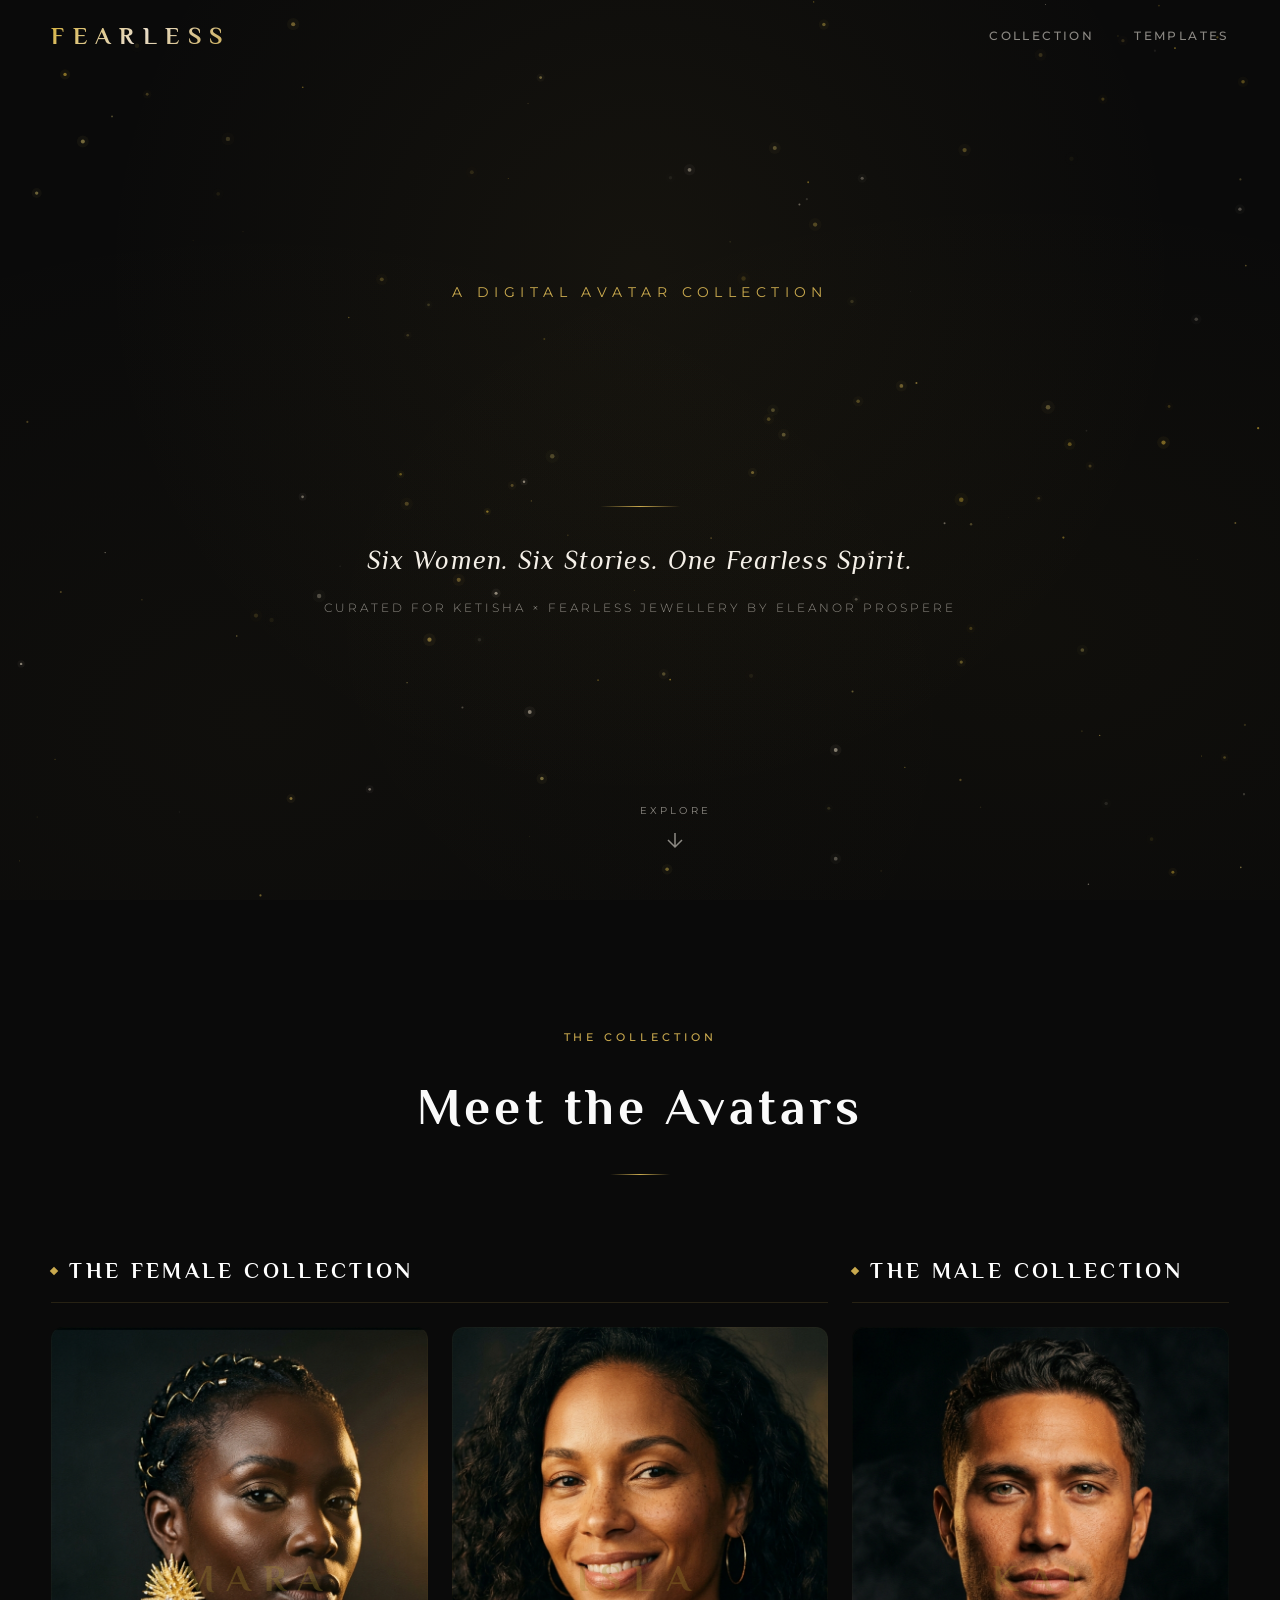
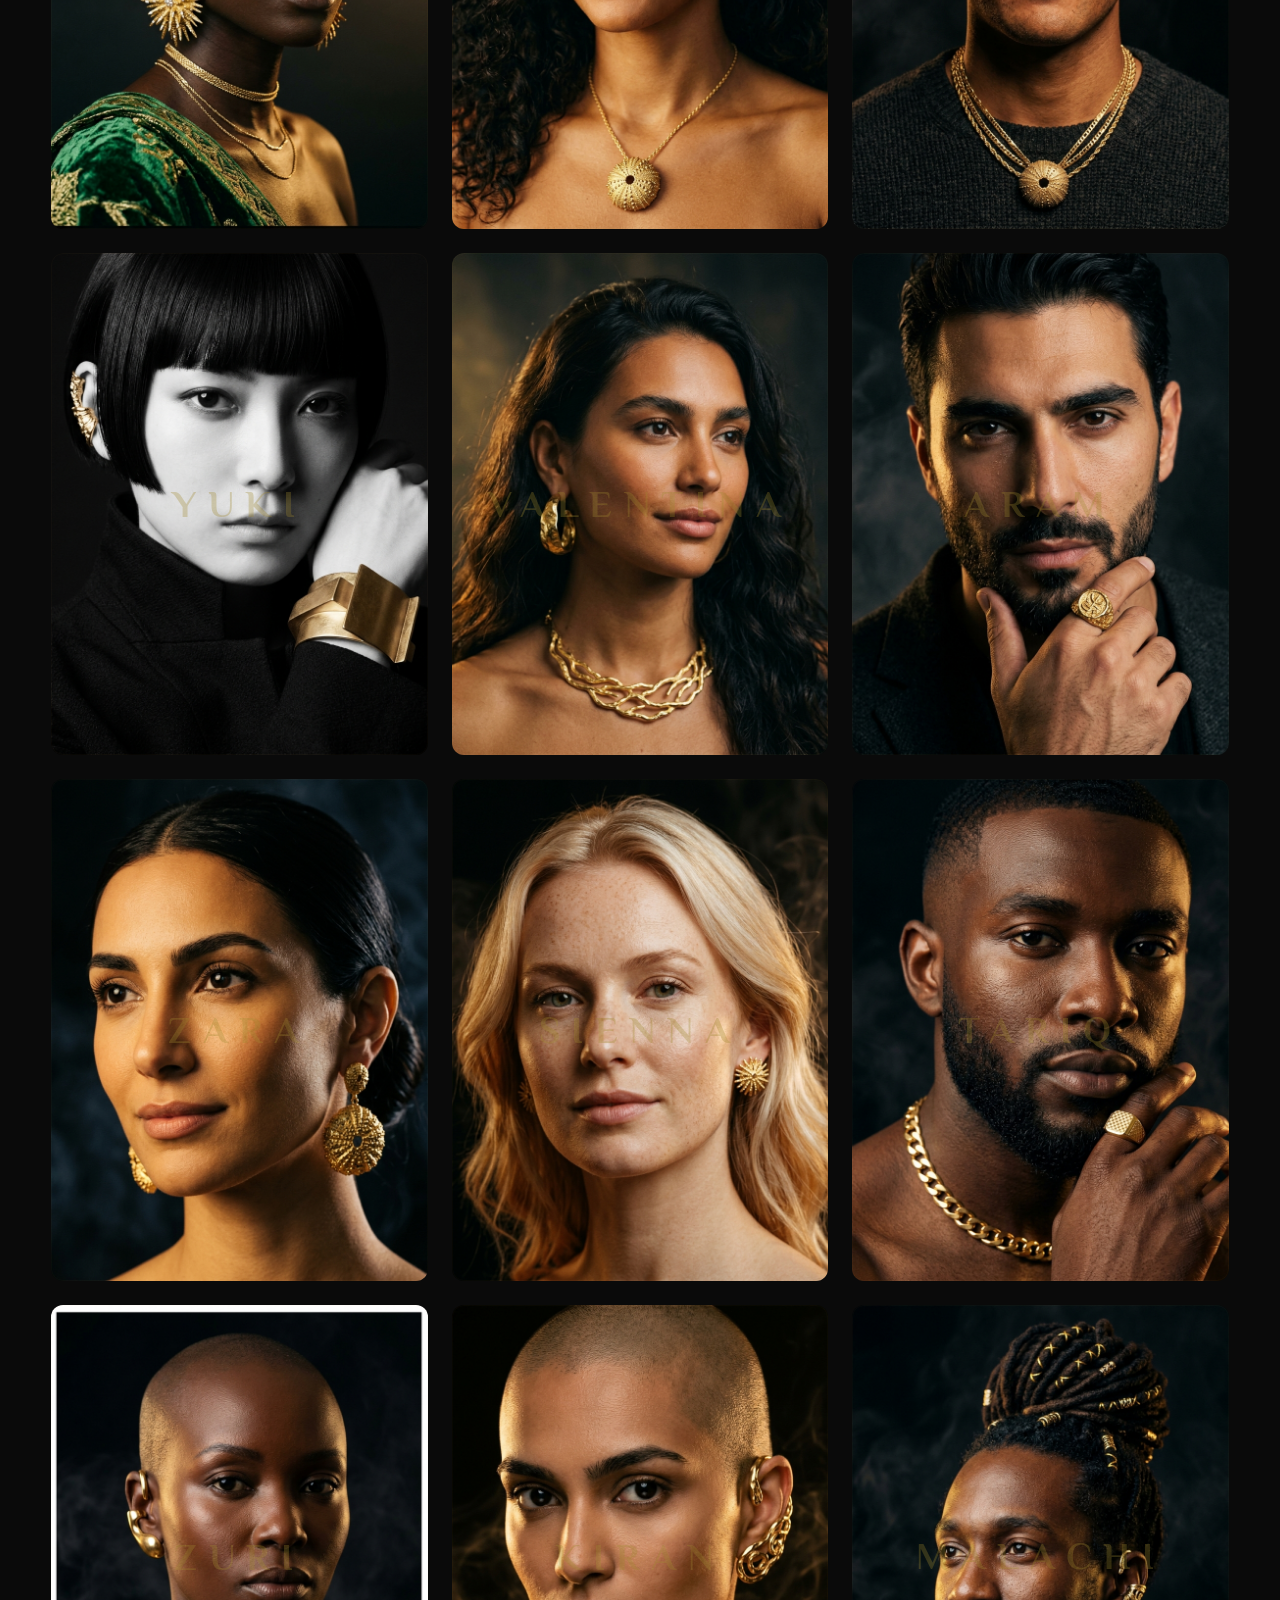
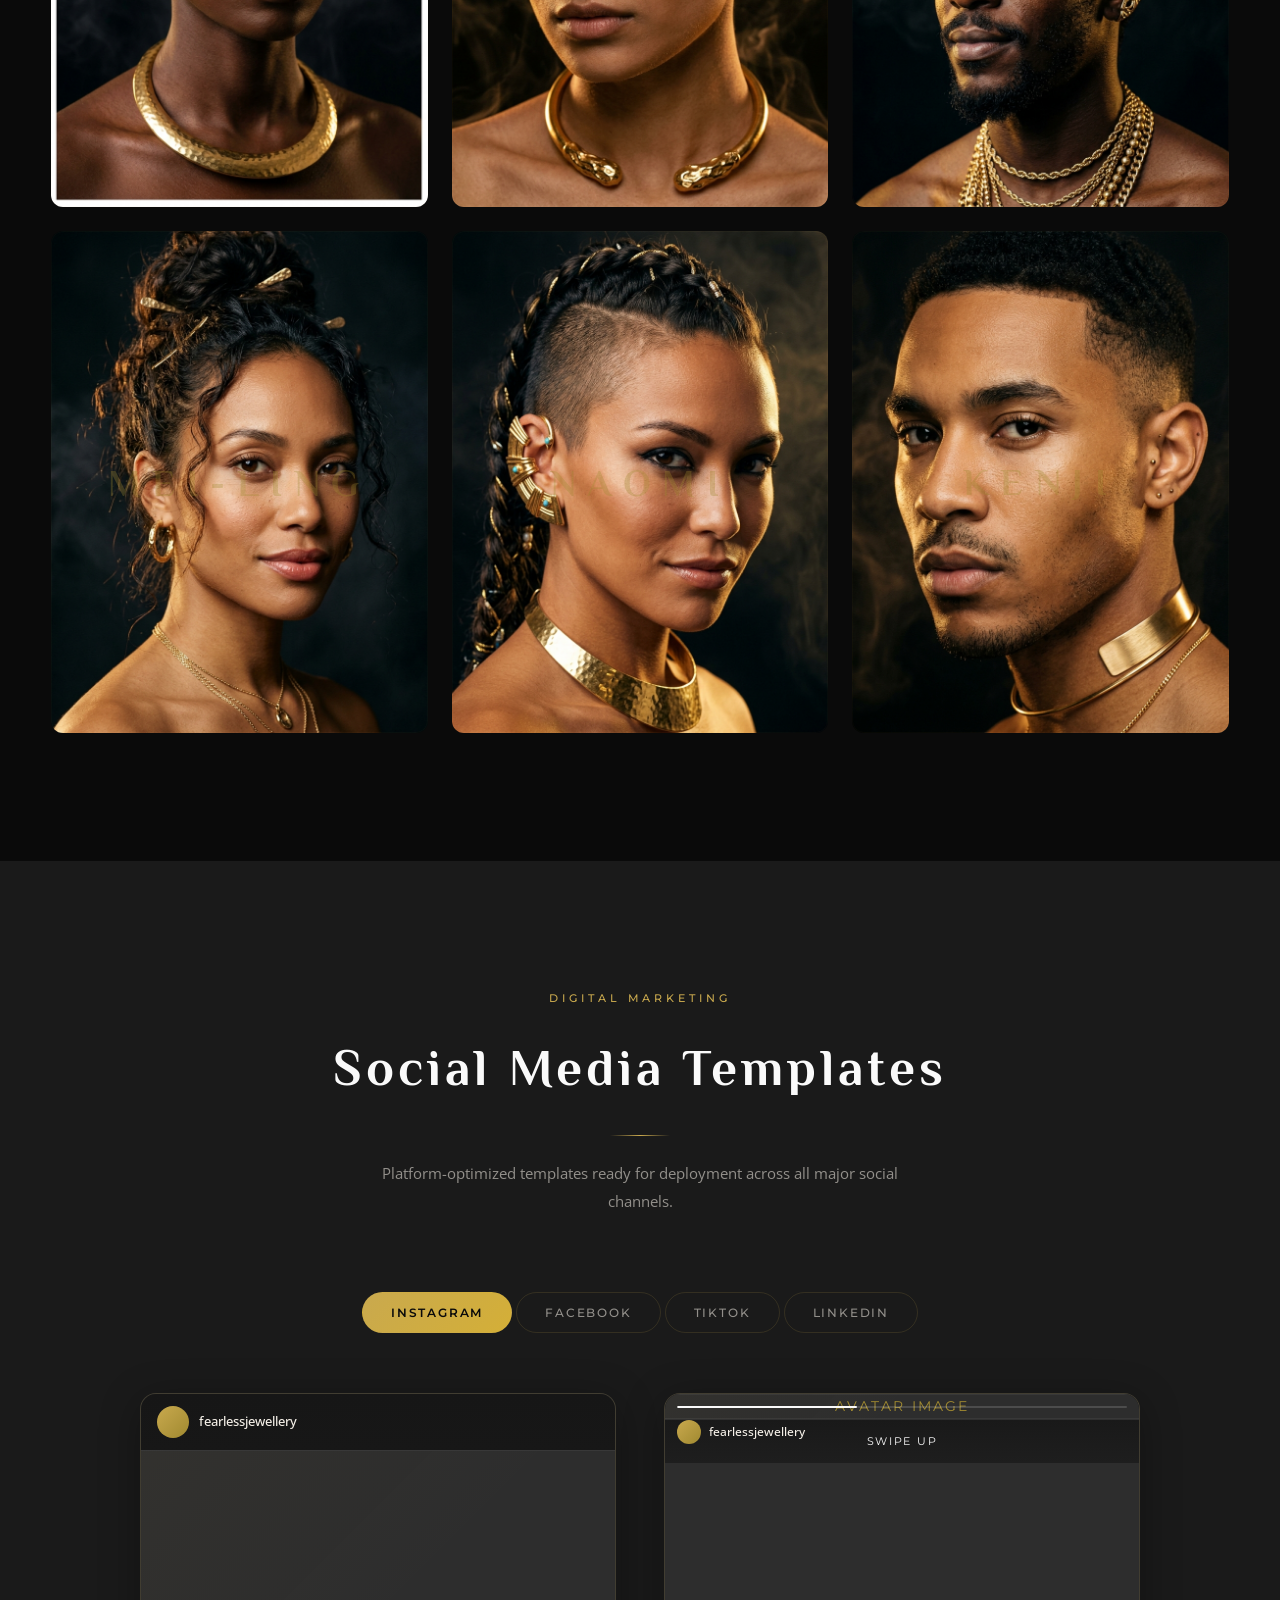
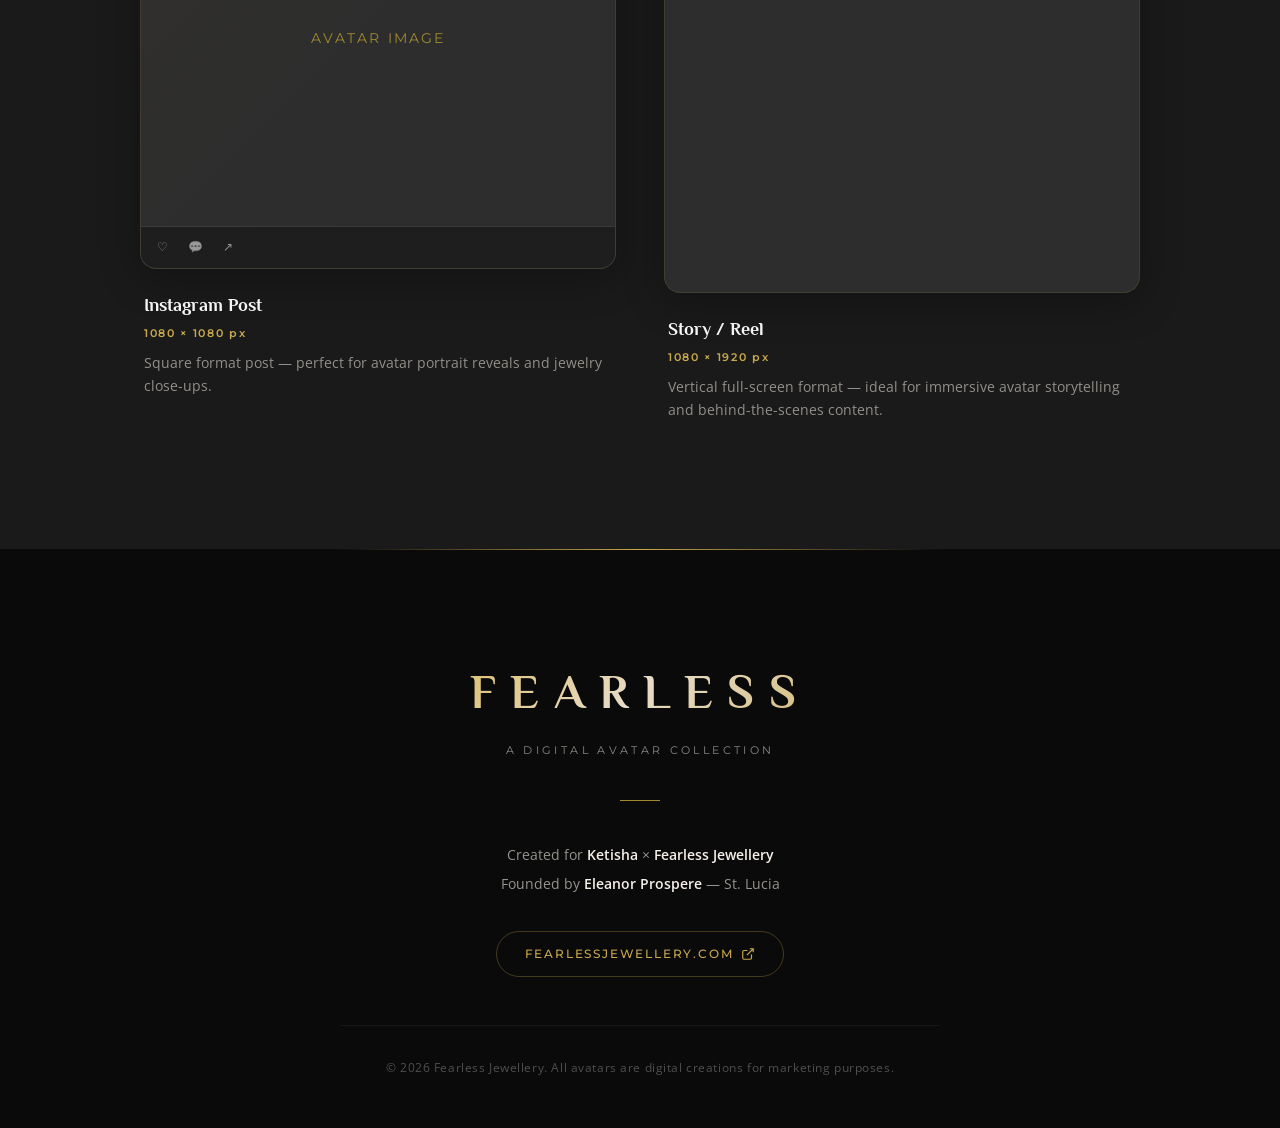
==== commit b4970ec7: "Redesign home page: move avatar profiles to dedicated pages, fix mobile horizontal scroll - Split th" ====
--- a/index.html
+++ b/index.html
@@ -18,7 +18,6 @@
     <a href="#hero" class="nav__logo">FEARLESS</a>
     <div class="nav__links">
       <a href="#gallery" class="nav__link">Collection</a>
-      <a href="#amara-section" class="nav__link">Avatars</a>
       <a href="#social" class="nav__link">Templates</a>
     </div>
     <button class="nav__hamburger" id="hamburger" aria-label="Toggle menu">
@@ -67,7 +66,7 @@
         <h3 class="gallery__group-heading">The Female Collection</h3>
         <div class="gallery__grid">
           <!-- AMARA -->
-          <a href="#amara-section" class="gallery__card reveal" data-avatar="amara">
+          <a href="avatar.html?id=amara" class="gallery__card reveal" data-avatar="amara">
             <div class="gallery__card-image" style="--placeholder-hue: 35;">
               <img src="images/amara_closeup_1.png" alt="Amara — The Visionary" loading="lazy" onerror="this.style.display='none';" />
               <div class="gallery__card-placeholder">AMARA</div>
@@ -82,7 +81,7 @@
           </a>
 
           <!-- ISLA -->
-          <a href="#isla-section" class="gallery__card reveal" data-avatar="isla">
+          <a href="avatar.html?id=isla" class="gallery__card reveal" data-avatar="isla">
             <div class="gallery__card-image" style="--placeholder-hue: 180;">
               <img src="images/isla_closeup_1.png" alt="Isla — The Cultural Curator" loading="lazy" onerror="this.style.display='none';" />
               <div class="gallery__card-placeholder">ISLA</div>
@@ -97,7 +96,7 @@
           </a>
 
           <!-- YUKI -->
-          <a href="#yuki-section" class="gallery__card reveal" data-avatar="yuki">
+          <a href="avatar.html?id=yuki" class="gallery__card reveal" data-avatar="yuki">
             <div class="gallery__card-image" style="--placeholder-hue: 260;">
               <img src="images/yuki_closeup_1.png" alt="Yuki — The Minimalist Rebel" loading="lazy" onerror="this.style.display='none';" />
               <div class="gallery__card-placeholder">YUKI</div>
@@ -112,7 +111,7 @@
           </a>
 
           <!-- VALENTINA -->
-          <a href="#valentina-section" class="gallery__card reveal" data-avatar="valentina">
+          <a href="avatar.html?id=valentina" class="gallery__card reveal" data-avatar="valentina">
             <div class="gallery__card-image" style="--placeholder-hue: 15;">
               <img src="images/valentina_closeup_1.png" alt="Valentina — The Passionate Creator" loading="lazy" onerror="this.style.display='none';" />
               <div class="gallery__card-placeholder">VALENTINA</div>
@@ -127,7 +126,7 @@
           </a>
 
           <!-- ZARA -->
-          <a href="#zara-section" class="gallery__card reveal" data-avatar="zara">
+          <a href="avatar.html?id=zara" class="gallery__card reveal" data-avatar="zara">
             <div class="gallery__card-image" style="--placeholder-hue: 320;">
               <img src="images/zara_closeup_1.png" alt="Zara — The Elegant Disruptor" loading="lazy" onerror="this.style.display='none';" />
               <div class="gallery__card-placeholder">ZARA</div>
@@ -142,7 +141,7 @@
           </a>
 
           <!-- SIENNA -->
-          <a href="#sienna-section" class="gallery__card reveal" data-avatar="sienna">
+          <a href="avatar.html?id=sienna" class="gallery__card reveal" data-avatar="sienna">
             <div class="gallery__card-image" style="--placeholder-hue: 20;">
               <img src="images/sienna_closeup_1.png" alt="Sienna — The Modern Icon" loading="lazy" onerror="this.style.display='none';" />
               <div class="gallery__card-placeholder">SIENNA</div>
@@ -157,7 +156,7 @@
           </a>
 
           <!-- ZURI -->
-          <a href="#zuri-section" class="gallery__card reveal" data-avatar="zuri">
+          <a href="avatar.html?id=zuri" class="gallery__card reveal" data-avatar="zuri">
             <div class="gallery__card-image" style="--placeholder-hue: 10;">
               <img src="images/zuri_closeup_1.png" alt="Zuri — The Modern Sovereign" loading="lazy" onerror="this.style.display='none';" />
               <div class="gallery__card-placeholder">ZURI</div>
@@ -172,7 +171,7 @@
           </a>
 
           <!-- KIRAN -->
-          <a href="#kiran-section" class="gallery__card reveal" data-avatar="kiran">
+          <a href="avatar.html?id=kiran" class="gallery__card reveal" data-avatar="kiran">
             <div class="gallery__card-image" style="--placeholder-hue: 200;">
               <img src="images/kiran_closeup_1.png" alt="Kiran — The Avant-Garde Sculptor" loading="lazy" onerror="this.style.display='none';" />
               <div class="gallery__card-placeholder">KIRAN</div>
@@ -187,7 +186,7 @@
           </a>
 
           <!-- MEI-LING -->
-          <a href="#meiling-section" class="gallery__card reveal" data-avatar="meiling">
+          <a href="avatar.html?id=meiling" class="gallery__card reveal" data-avatar="meiling">
             <div class="gallery__card-image" style="--placeholder-hue: 330;">
               <img src="images/meiling_closeup_1.png" alt="Mei-Ling — The Culinary Alchemist" loading="lazy" onerror="this.style.display='none';" />
               <div class="gallery__card-placeholder">MEI-LING</div>
@@ -202,7 +201,7 @@
           </a>
 
           <!-- NAOMI -->
-          <a href="#naomi-section" class="gallery__card reveal" data-avatar="naomi">
+          <a href="avatar.html?id=naomi" class="gallery__card reveal" data-avatar="naomi">
             <div class="gallery__card-image" style="--placeholder-hue: 45;">
               <img src="images/naomi_closeup_1.png" alt="Naomi — The Cyber-Punk Activist" loading="lazy" onerror="this.style.display='none';" />
               <div class="gallery__card-placeholder">NAOMI</div>
@@ -223,7 +222,7 @@
         <h3 class="gallery__group-heading">The Male Collection</h3>
         <div class="gallery__grid">
           <!-- KAI -->
-          <a href="#kai-section" class="gallery__card reveal" data-avatar="kai">
+          <a href="avatar.html?id=kai" class="gallery__card reveal" data-avatar="kai">
             <div class="gallery__card-image" style="--placeholder-hue: 140;">
               <img src="images/kai_closeup_1.png" alt="Kai — The Maritime Visionary" loading="lazy" onerror="this.style.display='none';" />
               <div class="gallery__card-placeholder">KAI</div>
@@ -238,7 +237,7 @@
           </a>
 
           <!-- ARAM -->
-          <a href="#aram-section" class="gallery__card reveal" data-avatar="aram">
+          <a href="avatar.html?id=aram" class="gallery__card reveal" data-avatar="aram">
             <div class="gallery__card-image" style="--placeholder-hue: 300;">
               <img src="images/aram_closeup_1.png" alt="Aram — The Heritage Architect" loading="lazy" onerror="this.style.display='none';" />
               <div class="gallery__card-placeholder">ARAM</div>
@@ -253,7 +252,7 @@
           </a>
 
           <!-- TARIQ -->
-          <a href="#tariq-section" class="gallery__card reveal" data-avatar="tariq">
+          <a href="avatar.html?id=tariq" class="gallery__card reveal" data-avatar="tariq">
             <div class="gallery__card-image" style="--placeholder-hue: 30;">
               <img src="images/tariq_closeup_1.png" alt="Tariq — The Heritage Pioneer" loading="lazy" onerror="this.style.display='none';" />
               <div class="gallery__card-placeholder">TARIQ</div>
@@ -268,7 +267,7 @@
           </a>
 
           <!-- MALACHI -->
-          <a href="#malachi-section" class="gallery__card reveal" data-avatar="malachi">
+          <a href="avatar.html?id=malachi" class="gallery__card reveal" data-avatar="malachi">
             <div class="gallery__card-image" style="--placeholder-hue: 120;">
               <img src="images/malachi_closeup_1.png" alt="Malachi — The Rhythmic Curator" loading="lazy" onerror="this.style.display='none';" />
               <div class="gallery__card-placeholder">MALACHI</div>
@@ -283,7 +282,7 @@
           </a>
 
           <!-- KENJI -->
-          <a href="#kenji-section" class="gallery__card reveal" data-avatar="kenji">
+          <a href="avatar.html?id=kenji" class="gallery__card reveal" data-avatar="kenji">
             <div class="gallery__card-image" style="--placeholder-hue: 180;">
               <img src="images/kenji_closeup_1.png" alt="Kenji — The Tech Philanthropist" loading="lazy" onerror="this.style.display='none';" />
               <div class="gallery__card-placeholder">KENJI</div>
@@ -296,912 +295,6 @@
               </div>
             </div>
           </a>
-        </div>
-      </div>
-    </div>
-  </section>
-
-  <!-- ═══════════════════════════════════════════════════════ -->
-  <!-- SECTION 3 — INDIVIDUAL AVATAR PROFILES                  -->
-  <!-- ═══════════════════════════════════════════════════════ -->
-
-  <!-- ─── AMARA ─── -->
-  <section class="avatar-profile" id="amara-section" data-avatar="amara">
-    <div class="avatar-profile__bg-accent"></div>
-    <div class="avatar-profile__container">
-      <!-- Left: Gallery -->
-      <div class="avatar-profile__gallery reveal">
-        <div class="avatar-profile__main-image">
-          <img src="images/amara_closeup_1.png" alt="Amara" data-active onerror="this.style.display='none';" />
-          <div class="avatar-profile__placeholder">AMARA</div>
-        </div>
-        <div class="avatar-profile__thumbs">
-          <button class="avatar-profile__thumb active" data-src="images/amara_closeup_1.png" data-label="Close-up 1"><div class="thumb-placeholder">1</div></button>
-          <button class="avatar-profile__thumb" data-src="images/amara_closeup_2.png" data-label="Close-up 2"><div class="thumb-placeholder">2</div></button>
-          <button class="avatar-profile__thumb" data-src="images/amara_closeup_3.png" data-label="Close-up 3"><div class="thumb-placeholder">3</div></button>
-          <button class="avatar-profile__thumb" data-src="images/amara_closeup_4.png" data-label="Close-up 4"><div class="thumb-placeholder">4</div></button>
-          <button class="avatar-profile__thumb" data-src="images/amara_halfbody_1.png" data-label="Half-body 1"><div class="thumb-placeholder">5</div></button>
-          <button class="avatar-profile__thumb" data-src="images/amara_halfbody_2.png" data-label="Half-body 2"><div class="thumb-placeholder">6</div></button>
-          <button class="avatar-profile__thumb" data-src="images/amara_halfbody_3.png" data-label="Half-body 3"><div class="thumb-placeholder">7</div></button>
-          <button class="avatar-profile__thumb" data-src="images/amara_halfbody_4.png" data-label="Half-body 4"><div class="thumb-placeholder">8</div></button>
-          <button class="avatar-profile__thumb" data-src="images/amara_lifestyle_1.png" data-label="Lifestyle 1"><div class="thumb-placeholder">9</div></button>
-          <button class="avatar-profile__thumb" data-src="images/amara_lifestyle_2.png" data-label="Lifestyle 2"><div class="thumb-placeholder">10</div></button>
-          <button class="avatar-profile__thumb" data-src="images/amara_lifestyle_3.png" data-label="Lifestyle 3"><div class="thumb-placeholder">11</div></button>
-          <button class="avatar-profile__thumb" data-src="images/amara_lifestyle_4.png" data-label="Lifestyle 4"><div class="thumb-placeholder">12</div></button>
-        </div>
-          </button>
-          <button class="avatar-profile__thumb" data-src="images/amara_closeup_2.png" data-label="Close-up 2">
-            <div class="thumb-placeholder">2</div>
-          </button>
-          <button class="avatar-profile__thumb" data-src="images/amara_halfbody_1.png" data-label="Half-body 1">
-            <div class="thumb-placeholder">3</div>
-          </button>
-          <button class="avatar-profile__thumb" data-src="images/amara_halfbody_2.png" data-label="Half-body 2">
-            <div class="thumb-placeholder">4</div>
-          </button>
-          <button class="avatar-profile__thumb" data-src="images/amara_lifestyle_1.png" data-label="Lifestyle 1">
-            <div class="thumb-placeholder">5</div>
-          </button>
-          <button class="avatar-profile__thumb" data-src="images/amara_lifestyle_2.png" data-label="Lifestyle 2">
-            <div class="thumb-placeholder">6</div>
-          </button>
-        </div>
-      </div>
-      <!-- Right: Bio -->
-      <div class="avatar-profile__bio reveal">
-        <span class="avatar-profile__number">01</span>
-        <h2 class="avatar-profile__name">Amara</h2>
-        <p class="avatar-profile__title-line">The Visionary</p>
-        <div class="avatar-profile__divider"></div>
-        <div class="avatar-profile__meta">
-          <div class="meta-item"><span class="meta-label">Origin</span><span class="meta-value">West Africa — Nigerian / Ghanaian</span></div>
-          <div class="meta-item"><span class="meta-label">Profession</span><span class="meta-value">Self-made Tech Entrepreneur</span></div>
-        </div>
-        <div class="avatar-profile__story">
-          <h3>Backstory</h3>
-          <p>Born between Lagos and Accra, Amara rose from a modest upbringing to build one of West Africa's most innovative tech companies. Her vision for accessible technology across the continent has earned her a place among the world's most influential entrepreneurs. She moves through boardrooms and tech summits with the same regal presence her grandmother carried through the markets of Kumasi.</p>
-          <h3>Personality</h3>
-          <p>Bold confidence radiates from every gesture. Amara is unapologetically ambitious, fiercely intelligent, and deeply connected to her roots. She leads with both her mind and her heritage — a visionary who sees the future while honoring the past.</p>
-        </div>
-        <div class="avatar-profile__jewelry">
-          <h3>Fearless Jewellery</h3>
-          <div class="jewelry-item"><span class="jewelry-icon">◆</span> Sea Urchin Statement Earrings in 22K Gold</div>
-          <div class="jewelry-item"><span class="jewelry-icon">◆</span> Layered Gold Chains</div>
-        </div>
-        <div class="avatar-profile__appearance">
-          <h3>Styling Notes</h3>
-          <p>Warm deep skin tone, sculptural cheekbones, close-cropped natural hair or braided updo. Her look balances power dressing with organic African elegance — architectural silhouettes softened by warm gold accents.</p>
-        </div>
-      </div>
-    </div>
-  </section>
-
-  <!-- ─── ISLA ─── -->
-  <section class="avatar-profile" id="isla-section" data-avatar="isla">
-    <div class="avatar-profile__bg-accent"></div>
-    <div class="avatar-profile__container">
-      <div class="avatar-profile__gallery reveal">
-        <div class="avatar-profile__main-image">
-          <img src="images/isla_closeup_1.png" alt="Isla" data-active onerror="this.style.display='none';" />
-          <div class="avatar-profile__placeholder">ISLA</div>
-        </div>
-        <div class="avatar-profile__thumbs">
-          <button class="avatar-profile__thumb active" data-src="images/isla_closeup_1.png" data-label="Close-up 1"><div class="thumb-placeholder">1</div></button>
-          <button class="avatar-profile__thumb" data-src="images/isla_closeup_2.png" data-label="Close-up 2"><div class="thumb-placeholder">2</div></button>
-          <button class="avatar-profile__thumb" data-src="images/isla_closeup_3.png" data-label="Close-up 3"><div class="thumb-placeholder">3</div></button>
-          <button class="avatar-profile__thumb" data-src="images/isla_closeup_4.png" data-label="Close-up 4"><div class="thumb-placeholder">4</div></button>
-          <button class="avatar-profile__thumb" data-src="images/isla_halfbody_1.png" data-label="Half-body 1"><div class="thumb-placeholder">5</div></button>
-          <button class="avatar-profile__thumb" data-src="images/isla_halfbody_2.png" data-label="Half-body 2"><div class="thumb-placeholder">6</div></button>
-          <button class="avatar-profile__thumb" data-src="images/isla_halfbody_3.png" data-label="Half-body 3"><div class="thumb-placeholder">7</div></button>
-          <button class="avatar-profile__thumb" data-src="images/isla_halfbody_4.png" data-label="Half-body 4"><div class="thumb-placeholder">8</div></button>
-          <button class="avatar-profile__thumb" data-src="images/isla_lifestyle_1.png" data-label="Lifestyle 1"><div class="thumb-placeholder">9</div></button>
-          <button class="avatar-profile__thumb" data-src="images/isla_lifestyle_2.png" data-label="Lifestyle 2"><div class="thumb-placeholder">10</div></button>
-          <button class="avatar-profile__thumb" data-src="images/isla_lifestyle_3.png" data-label="Lifestyle 3"><div class="thumb-placeholder">11</div></button>
-          <button class="avatar-profile__thumb" data-src="images/isla_lifestyle_4.png" data-label="Lifestyle 4"><div class="thumb-placeholder">12</div></button>
-        </div></button>
-          <button class="avatar-profile__thumb" data-src="images/isla_closeup_2.png" data-label="Close-up 2"><div class="thumb-placeholder">2</div></button>
-          <button class="avatar-profile__thumb" data-src="images/isla_halfbody_1.png" data-label="Half-body 1"><div class="thumb-placeholder">3</div></button>
-          <button class="avatar-profile__thumb" data-src="images/isla_halfbody_2.png" data-label="Half-body 2"><div class="thumb-placeholder">4</div></button>
-          <button class="avatar-profile__thumb" data-src="images/isla_lifestyle_1.png" data-label="Lifestyle 1"><div class="thumb-placeholder">5</div></button>
-          <button class="avatar-profile__thumb" data-src="images/isla_lifestyle_2.png" data-label="Lifestyle 2"><div class="thumb-placeholder">6</div></button>
-        </div>
-      </div>
-      <div class="avatar-profile__bio reveal">
-        <span class="avatar-profile__number">02</span>
-        <h2 class="avatar-profile__name">Isla</h2>
-        <p class="avatar-profile__title-line">The Cultural Curator</p>
-        <div class="avatar-profile__divider"></div>
-        <div class="avatar-profile__meta">
-          <div class="meta-item"><span class="meta-label">Origin</span><span class="meta-value">Caribbean — St. Lucian / Trinidadian</span></div>
-          <div class="meta-item"><span class="meta-label">Profession</span><span class="meta-value">Award-winning Cultural Anthropologist &amp; Gallery Owner</span></div>
-        </div>
-        <div class="avatar-profile__story">
-          <h3>Backstory</h3>
-          <p>Raised between the lush peaks of St. Lucia and the vibrant streets of Port of Spain, Isla grew up immersed in the rich tapestry of Caribbean culture. After earning her doctorate in cultural anthropology, she opened a gallery dedicated to Caribbean and diaspora artists, creating a space where stories of resilience, beauty, and identity are told through art. Her work bridges the ancestral and the contemporary.</p>
-          <h3>Personality</h3>
-          <p>Warm, magnetic, and endlessly curious. Isla draws people in with her infectious smile and keeps them with her depth. She is both the storyteller and the story — a woman who carries the rhythm of the Caribbean in everything she does.</p>
-        </div>
-        <div class="avatar-profile__jewelry">
-          <h3>Fearless Jewellery</h3>
-          <div class="jewelry-item"><span class="jewelry-icon">◆</span> Fearless Belly Chain in Gold</div>
-          <div class="jewelry-item"><span class="jewelry-icon">◆</span> Sea Urchin Pendant Necklace</div>
-        </div>
-        <div class="avatar-profile__appearance">
-          <h3>Styling Notes</h3>
-          <p>Sun-kissed brown skin, loose natural curls cascading freely, and a warm smile that lights up every room. Her style is effortlessly tropical-luxe — flowing fabrics, vibrant prints, and gold jewelry that catches the Caribbean sun.</p>
-        </div>
-      </div>
-    </div>
-  </section>
-
-  <!-- ─── YUKI ─── -->
-  <section class="avatar-profile" id="yuki-section" data-avatar="yuki">
-    <div class="avatar-profile__bg-accent"></div>
-    <div class="avatar-profile__container">
-      <div class="avatar-profile__gallery reveal">
-        <div class="avatar-profile__main-image">
-          <img src="images/yuki_closeup_1.png" alt="Yuki" data-active onerror="this.style.display='none';" />
-          <div class="avatar-profile__placeholder">YUKI</div>
-        </div>
-        <div class="avatar-profile__thumbs">
-          <button class="avatar-profile__thumb active" data-src="images/yuki_closeup_1.png" data-label="Close-up 1"><div class="thumb-placeholder">1</div></button>
-          <button class="avatar-profile__thumb" data-src="images/yuki_closeup_2.png" data-label="Close-up 2"><div class="thumb-placeholder">2</div></button>
-          <button class="avatar-profile__thumb" data-src="images/yuki_closeup_3.png" data-label="Close-up 3"><div class="thumb-placeholder">3</div></button>
-          <button class="avatar-profile__thumb" data-src="images/yuki_closeup_4.png" data-label="Close-up 4"><div class="thumb-placeholder">4</div></button>
-          <button class="avatar-profile__thumb" data-src="images/yuki_halfbody_1.png" data-label="Half-body 1"><div class="thumb-placeholder">5</div></button>
-          <button class="avatar-profile__thumb" data-src="images/yuki_halfbody_2.png" data-label="Half-body 2"><div class="thumb-placeholder">6</div></button>
-          <button class="avatar-profile__thumb" data-src="images/yuki_halfbody_3.png" data-label="Half-body 3"><div class="thumb-placeholder">7</div></button>
-          <button class="avatar-profile__thumb" data-src="images/yuki_halfbody_4.png" data-label="Half-body 4"><div class="thumb-placeholder">8</div></button>
-          <button class="avatar-profile__thumb" data-src="images/yuki_lifestyle_1.png" data-label="Lifestyle 1"><div class="thumb-placeholder">9</div></button>
-          <button class="avatar-profile__thumb" data-src="images/yuki_lifestyle_2.png" data-label="Lifestyle 2"><div class="thumb-placeholder">10</div></button>
-          <button class="avatar-profile__thumb" data-src="images/yuki_lifestyle_3.png" data-label="Lifestyle 3"><div class="thumb-placeholder">11</div></button>
-          <button class="avatar-profile__thumb" data-src="images/yuki_lifestyle_4.png" data-label="Lifestyle 4"><div class="thumb-placeholder">12</div></button>
-        </div></button>
-          <button class="avatar-profile__thumb" data-src="images/yuki_closeup_2.png" data-label="Close-up 2"><div class="thumb-placeholder">2</div></button>
-          <button class="avatar-profile__thumb" data-src="images/yuki_halfbody_1.png" data-label="Half-body 1"><div class="thumb-placeholder">3</div></button>
-          <button class="avatar-profile__thumb" data-src="images/yuki_halfbody_2.png" data-label="Half-body 2"><div class="thumb-placeholder">4</div></button>
-          <button class="avatar-profile__thumb" data-src="images/yuki_lifestyle_1.png" data-label="Lifestyle 1"><div class="thumb-placeholder">5</div></button>
-          <button class="avatar-profile__thumb" data-src="images/yuki_lifestyle_2.png" data-label="Lifestyle 2"><div class="thumb-placeholder">6</div></button>
-        </div>
-      </div>
-      <div class="avatar-profile__bio reveal">
-        <span class="avatar-profile__number">03</span>
-        <h2 class="avatar-profile__name">Yuki</h2>
-        <p class="avatar-profile__title-line">The Minimalist Rebel</p>
-        <div class="avatar-profile__divider"></div>
-        <div class="avatar-profile__meta">
-          <div class="meta-item"><span class="meta-label">Origin</span><span class="meta-value">East Asia — Japanese</span></div>
-          <div class="meta-item"><span class="meta-label">Profession</span><span class="meta-value">Avant-garde Fashion Designer</span></div>
-        </div>
-        <div class="avatar-profile__story">
-          <h3>Backstory</h3>
-          <p>From the quiet precision of Kyoto's artisan workshops to the electric chaos of Tokyo's Harajuku, Yuki forged her aesthetic in the space between tradition and rebellion. Her fashion label challenges conventions — deconstructing classic Japanese silhouettes and reconstructing them with a fearless, modern edge. She has shown at Paris, Milan, and Tokyo Fashion Weeks, always leaving audiences in stunned silence.</p>
-          <h3>Personality</h3>
-          <p>Understated power defines Yuki. She speaks softly but her designs scream. Behind the piercing gaze lies a woman of immense discipline, dry humor, and an uncompromising commitment to her craft. Minimalism is not simplicity — it is the art of saying everything with almost nothing.</p>
-        </div>
-        <div class="avatar-profile__jewelry">
-          <h3>Fearless Jewellery</h3>
-          <div class="jewelry-item"><span class="jewelry-icon">◆</span> Single Fearless Architectural Cuff Bracelet</div>
-          <div class="jewelry-item"><span class="jewelry-icon">◆</span> Minimalist Gold Ear Cuff</div>
-        </div>
-        <div class="avatar-profile__appearance">
-          <h3>Styling Notes</h3>
-          <p>Porcelain skin, a sharp geometric bob, and a piercing gaze that commands attention without effort. Her wardrobe is monochromatic precision — clean lines, sculptural forms, and a single piece of Fearless gold that becomes the focal point of every look.</p>
-        </div>
-      </div>
-    </div>
-  </section>
-
-  <!-- ─── VALENTINA ─── -->
-  <section class="avatar-profile" id="valentina-section" data-avatar="valentina">
-    <div class="avatar-profile__bg-accent"></div>
-    <div class="avatar-profile__container">
-      <div class="avatar-profile__gallery reveal">
-        <div class="avatar-profile__main-image">
-          <img src="images/valentina_closeup_1.png" alt="Valentina" data-active onerror="this.style.display='none';" />
-          <div class="avatar-profile__placeholder">VALENTINA</div>
-        </div>
-        <div class="avatar-profile__thumbs">
-          <button class="avatar-profile__thumb active" data-src="images/valentina_closeup_1.png" data-label="Close-up 1"><div class="thumb-placeholder">1</div></button>
-          <button class="avatar-profile__thumb" data-src="images/valentina_closeup_2.png" data-label="Close-up 2"><div class="thumb-placeholder">2</div></button>
-          <button class="avatar-profile__thumb" data-src="images/valentina_closeup_3.png" data-label="Close-up 3"><div class="thumb-placeholder">3</div></button>
-          <button class="avatar-profile__thumb" data-src="images/valentina_closeup_4.png" data-label="Close-up 4"><div class="thumb-placeholder">4</div></button>
-          <button class="avatar-profile__thumb" data-src="images/valentina_halfbody_1.png" data-label="Half-body 1"><div class="thumb-placeholder">5</div></button>
-          <button class="avatar-profile__thumb" data-src="images/valentina_halfbody_2.png" data-label="Half-body 2"><div class="thumb-placeholder">6</div></button>
-          <button class="avatar-profile__thumb" data-src="images/valentina_halfbody_3.png" data-label="Half-body 3"><div class="thumb-placeholder">7</div></button>
-          <button class="avatar-profile__thumb" data-src="images/valentina_halfbody_4.png" data-label="Half-body 4"><div class="thumb-placeholder">8</div></button>
-          <button class="avatar-profile__thumb" data-src="images/valentina_lifestyle_1.png" data-label="Lifestyle 1"><div class="thumb-placeholder">9</div></button>
-          <button class="avatar-profile__thumb" data-src="images/valentina_lifestyle_2.png" data-label="Lifestyle 2"><div class="thumb-placeholder">10</div></button>
-          <button class="avatar-profile__thumb" data-src="images/valentina_lifestyle_3.png" data-label="Lifestyle 3"><div class="thumb-placeholder">11</div></button>
-          <button class="avatar-profile__thumb" data-src="images/valentina_lifestyle_4.png" data-label="Lifestyle 4"><div class="thumb-placeholder">12</div></button>
-        </div></button>
-          <button class="avatar-profile__thumb" data-src="images/valentina_closeup_2.png" data-label="Close-up 2"><div class="thumb-placeholder">2</div></button>
-          <button class="avatar-profile__thumb" data-src="images/valentina_halfbody_1.png" data-label="Half-body 1"><div class="thumb-placeholder">3</div></button>
-          <button class="avatar-profile__thumb" data-src="images/valentina_halfbody_2.png" data-label="Half-body 2"><div class="thumb-placeholder">4</div></button>
-          <button class="avatar-profile__thumb" data-src="images/valentina_lifestyle_1.png" data-label="Lifestyle 1"><div class="thumb-placeholder">5</div></button>
-          <button class="avatar-profile__thumb" data-src="images/valentina_lifestyle_2.png" data-label="Lifestyle 2"><div class="thumb-placeholder">6</div></button>
-        </div>
-      </div>
-      <div class="avatar-profile__bio reveal">
-        <span class="avatar-profile__number">04</span>
-        <h2 class="avatar-profile__name">Valentina</h2>
-        <p class="avatar-profile__title-line">The Passionate Creator</p>
-        <div class="avatar-profile__divider"></div>
-        <div class="avatar-profile__meta">
-          <div class="meta-item"><span class="meta-label">Origin</span><span class="meta-value">South America — Brazilian / Colombian</span></div>
-          <div class="meta-item"><span class="meta-label">Profession</span><span class="meta-value">Celebrated Muralist &amp; Community Activist</span></div>
-        </div>
-        <div class="avatar-profile__story">
-          <h3>Backstory</h3>
-          <p>Valentina's canvas is the city itself. From the favelas of São Paulo to the colorful barrios of Bogotá, her massive murals tell stories of hope, resistance, and the unbreakable spirit of Latin American women. She paints with the same fire that fuels her activism — organizing community art programs, mentoring young artists, and using her platform to amplify marginalized voices.</p>
-          <h3>Personality</h3>
-          <p>Passionate, expressive, and impossible to ignore. Valentina wears her heart on her sleeve and her convictions on the walls. She laughs loudly, loves deeply, and creates with an urgency that comes from knowing art can change the world.</p>
-        </div>
-        <div class="avatar-profile__jewelry">
-          <h3>Fearless Jewellery</h3>
-          <div class="jewelry-item"><span class="jewelry-icon">◆</span> Fearless Organic Gold Statement Necklace</div>
-          <div class="jewelry-item"><span class="jewelry-icon">◆</span> Stacking Rings</div>
-        </div>
-        <div class="avatar-profile__appearance">
-          <h3>Styling Notes</h3>
-          <p>Warm olive-bronze skin, thick dark wavy hair that moves with energy, and expressive eyes that burn with passion. Her style is vibrant bohemian-luxe — rich colors, artisan textures, and Fearless gold that feels like wearable art against her sun-warmed skin.</p>
-        </div>
-      </div>
-    </div>
-  </section>
-
-  <!-- ─── ZARA ─── -->
-  <section class="avatar-profile" id="zara-section" data-avatar="zara">
-    <div class="avatar-profile__bg-accent"></div>
-    <div class="avatar-profile__container">
-      <div class="avatar-profile__gallery reveal">
-        <div class="avatar-profile__main-image">
-          <img src="images/zara_closeup_1.png" alt="Zara" data-active onerror="this.style.display='none';" />
-          <div class="avatar-profile__placeholder">ZARA</div>
-        </div>
-        <div class="avatar-profile__thumbs">
-          <button class="avatar-profile__thumb active" data-src="images/zara_closeup_1.png" data-label="Close-up 1"><div class="thumb-placeholder">1</div></button>
-          <button class="avatar-profile__thumb" data-src="images/zara_closeup_2.png" data-label="Close-up 2"><div class="thumb-placeholder">2</div></button>
-          <button class="avatar-profile__thumb" data-src="images/zara_closeup_3.png" data-label="Close-up 3"><div class="thumb-placeholder">3</div></button>
-          <button class="avatar-profile__thumb" data-src="images/zara_closeup_4.png" data-label="Close-up 4"><div class="thumb-placeholder">4</div></button>
-          <button class="avatar-profile__thumb" data-src="images/zara_halfbody_1.png" data-label="Half-body 1"><div class="thumb-placeholder">5</div></button>
-          <button class="avatar-profile__thumb" data-src="images/zara_halfbody_2.png" data-label="Half-body 2"><div class="thumb-placeholder">6</div></button>
-          <button class="avatar-profile__thumb" data-src="images/zara_halfbody_3.png" data-label="Half-body 3"><div class="thumb-placeholder">7</div></button>
-          <button class="avatar-profile__thumb" data-src="images/zara_halfbody_4.png" data-label="Half-body 4"><div class="thumb-placeholder">8</div></button>
-          <button class="avatar-profile__thumb" data-src="images/zara_lifestyle_1.png" data-label="Lifestyle 1"><div class="thumb-placeholder">9</div></button>
-          <button class="avatar-profile__thumb" data-src="images/zara_lifestyle_2.png" data-label="Lifestyle 2"><div class="thumb-placeholder">10</div></button>
-          <button class="avatar-profile__thumb" data-src="images/zara_lifestyle_3.png" data-label="Lifestyle 3"><div class="thumb-placeholder">11</div></button>
-          <button class="avatar-profile__thumb" data-src="images/zara_lifestyle_4.png" data-label="Lifestyle 4"><div class="thumb-placeholder">12</div></button>
-        </div></button>
-          <button class="avatar-profile__thumb" data-src="images/zara_closeup_2.png" data-label="Close-up 2"><div class="thumb-placeholder">2</div></button>
-          <button class="avatar-profile__thumb" data-src="images/zara_halfbody_1.png" data-label="Half-body 1"><div class="thumb-placeholder">3</div></button>
-          <button class="avatar-profile__thumb" data-src="images/zara_halfbody_2.png" data-label="Half-body 2"><div class="thumb-placeholder">4</div></button>
-          <button class="avatar-profile__thumb" data-src="images/zara_lifestyle_1.png" data-label="Lifestyle 1"><div class="thumb-placeholder">5</div></button>
-          <button class="avatar-profile__thumb" data-src="images/zara_lifestyle_2.png" data-label="Lifestyle 2"><div class="thumb-placeholder">6</div></button>
-        </div>
-      </div>
-      <div class="avatar-profile__bio reveal">
-        <span class="avatar-profile__number">05</span>
-        <h2 class="avatar-profile__name">Zara</h2>
-        <p class="avatar-profile__title-line">The Elegant Disruptor</p>
-        <div class="avatar-profile__divider"></div>
-        <div class="avatar-profile__meta">
-          <div class="meta-item"><span class="meta-label">Origin</span><span class="meta-value">Middle East / North Africa — Moroccan / Lebanese</span></div>
-          <div class="meta-item"><span class="meta-label">Profession</span><span class="meta-value">Human Rights Lawyer &amp; Fashion Philanthropist</span></div>
-        </div>
-        <div class="avatar-profile__story">
-          <h3>Backstory</h3>
-          <p>Zara walks between two worlds with effortless grace — the marbled halls of international courts and the ateliers of Marrakech and Beirut. After a distinguished career in human rights law, she channeled her influence into fashion philanthropy, funding artisan cooperatives and ethical luxury initiatives across the MENA region. She proves that elegance and justice are not mutually exclusive.</p>
-          <h3>Personality</h3>
-          <p>Poised, sharp, and devastatingly elegant. Zara disrupts with sophistication — her arguments are as precisely constructed as her wardrobe. Beneath the polished exterior is a fiercely compassionate woman who has seen the world's injustices and chosen to fight them in stilettos.</p>
-        </div>
-        <div class="avatar-profile__jewelry">
-          <h3>Fearless Jewellery</h3>
-          <div class="jewelry-item"><span class="jewelry-icon">◆</span> Ornate Fearless Gold Cuff Bracelet</div>
-          <div class="jewelry-item"><span class="jewelry-icon">◆</span> Statement Drop Earrings</div>
-        </div>
-        <div class="avatar-profile__appearance">
-          <h3>Styling Notes</h3>
-          <p>Olive skin, dark striking eyes framed by strong brows, and elegant bone structure that photographs like sculpture. Her style marries MENA opulence with modern minimalism — draped silks, structured blazers, and ornate Fearless gold that whispers of ancient craftsmanship.</p>
-        </div>
-      </div>
-    </div>
-  </section>
-
-  <!-- ─── SIENNA ─── -->
-  <section class="avatar-profile" id="sienna-section" data-avatar="sienna">
-    <div class="avatar-profile__bg-accent"></div>
-    <div class="avatar-profile__container">
-      <div class="avatar-profile__gallery reveal">
-        <div class="avatar-profile__main-image">
-          <img src="images/sienna_closeup_1.png" alt="Sienna" data-active onerror="this.style.display='none';" />
-          <div class="avatar-profile__placeholder">SIENNA</div>
-        </div>
-        <div class="avatar-profile__thumbs">
-          <button class="avatar-profile__thumb active" data-src="images/sienna_closeup_1.png" data-label="Close-up 1"><div class="thumb-placeholder">1</div></button>
-          <button class="avatar-profile__thumb" data-src="images/sienna_closeup_2.png" data-label="Close-up 2"><div class="thumb-placeholder">2</div></button>
-          <button class="avatar-profile__thumb" data-src="images/sienna_closeup_3.png" data-label="Close-up 3"><div class="thumb-placeholder">3</div></button>
-          <button class="avatar-profile__thumb" data-src="images/sienna_closeup_4.png" data-label="Close-up 4"><div class="thumb-placeholder">4</div></button>
-          <button class="avatar-profile__thumb" data-src="images/sienna_halfbody_1.png" data-label="Half-body 1"><div class="thumb-placeholder">5</div></button>
-          <button class="avatar-profile__thumb" data-src="images/sienna_halfbody_2.png" data-label="Half-body 2"><div class="thumb-placeholder">6</div></button>
-          <button class="avatar-profile__thumb" data-src="images/sienna_halfbody_3.png" data-label="Half-body 3"><div class="thumb-placeholder">7</div></button>
-          <button class="avatar-profile__thumb" data-src="images/sienna_halfbody_4.png" data-label="Half-body 4"><div class="thumb-placeholder">8</div></button>
-          <button class="avatar-profile__thumb" data-src="images/sienna_lifestyle_1.png" data-label="Lifestyle 1"><div class="thumb-placeholder">9</div></button>
-          <button class="avatar-profile__thumb" data-src="images/sienna_lifestyle_2.png" data-label="Lifestyle 2"><div class="thumb-placeholder">10</div></button>
-          <button class="avatar-profile__thumb" data-src="images/sienna_lifestyle_3.png" data-label="Lifestyle 3"><div class="thumb-placeholder">11</div></button>
-          <button class="avatar-profile__thumb" data-src="images/sienna_lifestyle_4.png" data-label="Lifestyle 4"><div class="thumb-placeholder">12</div></button>
-        </div></button>
-          <button class="avatar-profile__thumb" data-src="images/sienna_closeup_2.png" data-label="Close-up 2"><div class="thumb-placeholder">2</div></button>
-          <button class="avatar-profile__thumb" data-src="images/sienna_halfbody_1.png" data-label="Half-body 1"><div class="thumb-placeholder">3</div></button>
-          <button class="avatar-profile__thumb" data-src="images/sienna_halfbody_2.png" data-label="Half-body 2"><div class="thumb-placeholder">4</div></button>
-          <button class="avatar-profile__thumb" data-src="images/sienna_lifestyle_1.png" data-label="Lifestyle 1"><div class="thumb-placeholder">5</div></button>
-          <button class="avatar-profile__thumb" data-src="images/sienna_lifestyle_2.png" data-label="Lifestyle 2"><div class="thumb-placeholder">6</div></button>
-        </div>
-      </div>
-      <div class="avatar-profile__bio reveal">
-        <span class="avatar-profile__number">06</span>
-        <h2 class="avatar-profile__name">Sienna</h2>
-        <p class="avatar-profile__title-line">The Modern Icon</p>
-        <div class="avatar-profile__divider"></div>
-        <div class="avatar-profile__meta">
-          <div class="meta-item"><span class="meta-label">Origin</span><span class="meta-value">Northern Europe — Scandinavian / British</span></div>
-          <div class="meta-item"><span class="meta-label">Profession</span><span class="meta-value">Climate Scientist &amp; Sustainable Luxury Advocate</span></div>
-        </div>
-        <div class="avatar-profile__story">
-          <h3>Backstory</h3>
-          <p>Sienna traded the sterile corridors of a climate research institute for the glamorous world of sustainable luxury — not because she left science behind, but because she brought it with her. Her advocacy for ethical sourcing and zero-waste design has reshaped how luxury brands think about sustainability. She is proof that the future of luxury is responsible, beautiful, and non-negotiable.</p>
-          <h3>Personality</h3>
-          <p>Thoughtful, articulate, and radiantly composed. Sienna approaches every challenge with scientific precision and a poet's sensitivity. She is the calm voice in the room that everyone listens to — not because she speaks loudest, but because she speaks truest.</p>
-        </div>
-        <div class="avatar-profile__jewelry">
-          <h3>Fearless Jewellery</h3>
-          <div class="jewelry-item"><span class="jewelry-icon">◆</span> Fearless Minimalist Gold Chain Necklace</div>
-          <div class="jewelry-item"><span class="jewelry-icon">◆</span> Delicate Sea Urchin Stud Earrings</div>
-        </div>
-        <div class="avatar-profile__appearance">
-          <h3>Styling Notes</h3>
-          <p>Fair skin with a constellation of light freckles, strawberry-blonde hair styled in effortless waves. Her aesthetic is Scandinavian clean meets British tailoring — neutral palettes, impeccable cuts, and Fearless gold that adds warmth to her cool-toned elegance.</p>
-        </div>
-      </div>
-    </div>
-  </section>
-
-  <!-- ─── ZURI ─── -->
-  <section class="avatar-profile" id="zuri-section" data-avatar="zuri">
-    <div class="avatar-profile__bg-accent" style="background: radial-gradient(circle, rgba(201, 169, 78, 0.04) 0%, transparent 70%);"></div>
-    <div class="avatar-profile__container">
-      <!-- Left: Gallery -->
-      <div class="avatar-profile__gallery reveal">
-        <div class="avatar-profile__main-image">
-          <img src="images/zuri_closeup_1.png" alt="Zuri" data-active onerror="this.style.display='none';" />
-          <div class="avatar-profile__placeholder">ZURI</div>
-        </div>
-        <div class="avatar-profile__thumbs">
-          <button class="avatar-profile__thumb active" data-src="images/zuri_closeup_1.png" data-label="Close-up 1"><div class="thumb-placeholder">1</div></button>
-          <button class="avatar-profile__thumb" data-src="images/zuri_closeup_2.png" data-label="Close-up 2"><div class="thumb-placeholder">2</div></button>
-          <button class="avatar-profile__thumb" data-src="images/zuri_closeup_3.png" data-label="Close-up 3"><div class="thumb-placeholder">3</div></button>
-          <button class="avatar-profile__thumb" data-src="images/zuri_closeup_4.png" data-label="Close-up 4"><div class="thumb-placeholder">4</div></button>
-          <button class="avatar-profile__thumb" data-src="images/zuri_halfbody_1.png" data-label="Half-body 1"><div class="thumb-placeholder">5</div></button>
-          <button class="avatar-profile__thumb" data-src="images/zuri_halfbody_2.png" data-label="Half-body 2"><div class="thumb-placeholder">6</div></button>
-          <button class="avatar-profile__thumb" data-src="images/zuri_halfbody_3.png" data-label="Half-body 3"><div class="thumb-placeholder">7</div></button>
-          <button class="avatar-profile__thumb" data-src="images/zuri_halfbody_4.png" data-label="Half-body 4"><div class="thumb-placeholder">8</div></button>
-          <button class="avatar-profile__thumb" data-src="images/zuri_lifestyle_1.png" data-label="Lifestyle 1"><div class="thumb-placeholder">9</div></button>
-          <button class="avatar-profile__thumb" data-src="images/zuri_lifestyle_2.png" data-label="Lifestyle 2"><div class="thumb-placeholder">10</div></button>
-          <button class="avatar-profile__thumb" data-src="images/zuri_lifestyle_3.png" data-label="Lifestyle 3"><div class="thumb-placeholder">11</div></button>
-          <button class="avatar-profile__thumb" data-src="images/zuri_lifestyle_4.png" data-label="Lifestyle 4"><div class="thumb-placeholder">12</div></button>
-        </div></button>
-          <button class="avatar-profile__thumb" data-src="images/zuri_closeup_2.png" data-label="Close-up 2"><div class="thumb-placeholder">2</div></button>
-          <button class="avatar-profile__thumb" data-src="images/zuri_halfbody_1.png" data-label="Half-body 1"><div class="thumb-placeholder">3</div></button>
-          <button class="avatar-profile__thumb" data-src="images/zuri_halfbody_2.png" data-label="Half-body 2"><div class="thumb-placeholder">4</div></button>
-          <button class="avatar-profile__thumb" data-src="images/zuri_lifestyle_1.png" data-label="Lifestyle 1"><div class="thumb-placeholder">5</div></button>
-          <button class="avatar-profile__thumb" data-src="images/zuri_lifestyle_2.png" data-label="Lifestyle 2"><div class="thumb-placeholder">6</div></button>
-        </div>
-      </div>
-      <!-- Right: Bio -->
-      <div class="avatar-profile__bio reveal">
-        <span class="avatar-profile__number">07</span>
-        <h2 class="avatar-profile__name">Zuri</h2>
-        <p class="avatar-profile__title-line">The Modern Sovereign</p>
-        <div class="avatar-profile__divider"></div>
-        <div class="avatar-profile__meta">
-          <div class="meta-item"><span class="meta-label">Origin</span><span class="meta-value">East Africa — Swahili Coast (Kenyan / Tanzanian)</span></div>
-          <div class="meta-item"><span class="meta-label">Profession</span><span class="meta-value">Luxury Eco-Tourism Pioneer</span></div>
-        </div>
-        <div class="avatar-profile__story">
-          <h3>Backstory</h3>
-          <p>Born to wildlife conservationists in East Africa, Zuri spent her childhood in the wild before building a global award-winning luxury eco-lodge brand. Her properties prove that high-end hospitality, deep ecological preservation, and community empowerment can coexist seamlessly. She is a powerhouse in the sustainable travel movement.</p>
-          <h3>Personality</h3>
-          <p>Dignified, articulate, and deeply grounded. Zuri possesses a calm, majestic presence. She speaks with the quiet authority of someone who leads with purpose and respects the natural world.</p>
-        </div>
-        <div class="avatar-profile__jewelry">
-          <h3>Fearless Jewellery</h3>
-          <div class="jewelry-item"><span class="jewelry-icon">◆</span> 22k Gold Statement Collar Neck Ring</div>
-          <div class="jewelry-item"><span class="jewelry-icon">◆</span> Bold Sculptural Gold Ear Cuffs</div>
-        </div>
-        <div class="avatar-profile__appearance">
-          <h3>Styling Notes</h3>
-          <p>Deep mahogany skin with a radiant glow, completely shaved head showing off perfect bone structure and a majestic, tall posture. Styled in structured drapery, sweeping silk capes, and rich warm earth tones like ochre, terracotta, and dark bronze.</p>
-        </div>
-      </div>
-    </div>
-  </section>
-
-  <!-- ─── KIRAN ─── -->
-  <section class="avatar-profile" id="kiran-section" data-avatar="kiran">
-    <div class="avatar-profile__bg-accent" style="background: radial-gradient(circle, rgba(212, 175, 55, 0.04) 0%, transparent 70%);"></div>
-    <div class="avatar-profile__container">
-      <!-- Left: Gallery -->
-      <div class="avatar-profile__gallery reveal">
-        <div class="avatar-profile__main-image">
-          <img src="images/kiran_closeup_1.png" alt="Kiran" data-active onerror="this.style.display='none';" />
-          <div class="avatar-profile__placeholder">KIRAN</div>
-        </div>
-        <div class="avatar-profile__thumbs">
-          <button class="avatar-profile__thumb active" data-src="images/kiran_closeup_1.png" data-label="Close-up 1"><div class="thumb-placeholder">1</div></button>
-          <button class="avatar-profile__thumb" data-src="images/kiran_closeup_2.png" data-label="Close-up 2"><div class="thumb-placeholder">2</div></button>
-          <button class="avatar-profile__thumb" data-src="images/kiran_closeup_3.png" data-label="Close-up 3"><div class="thumb-placeholder">3</div></button>
-          <button class="avatar-profile__thumb" data-src="images/kiran_closeup_4.png" data-label="Close-up 4"><div class="thumb-placeholder">4</div></button>
-          <button class="avatar-profile__thumb" data-src="images/kiran_halfbody_1.png" data-label="Half-body 1"><div class="thumb-placeholder">5</div></button>
-          <button class="avatar-profile__thumb" data-src="images/kiran_halfbody_2.png" data-label="Half-body 2"><div class="thumb-placeholder">6</div></button>
-          <button class="avatar-profile__thumb" data-src="images/kiran_halfbody_3.png" data-label="Half-body 3"><div class="thumb-placeholder">7</div></button>
-          <button class="avatar-profile__thumb" data-src="images/kiran_halfbody_4.png" data-label="Half-body 4"><div class="thumb-placeholder">8</div></button>
-          <button class="avatar-profile__thumb" data-src="images/kiran_lifestyle_1.png" data-label="Lifestyle 1"><div class="thumb-placeholder">9</div></button>
-          <button class="avatar-profile__thumb" data-src="images/kiran_lifestyle_2.png" data-label="Lifestyle 2"><div class="thumb-placeholder">10</div></button>
-          <button class="avatar-profile__thumb" data-src="images/kiran_lifestyle_3.png" data-label="Lifestyle 3"><div class="thumb-placeholder">11</div></button>
-          <button class="avatar-profile__thumb" data-src="images/kiran_lifestyle_4.png" data-label="Lifestyle 4"><div class="thumb-placeholder">12</div></button>
-        </div></button>
-          <button class="avatar-profile__thumb" data-src="images/kiran_closeup_2.png" data-label="Close-up 2"><div class="thumb-placeholder">2</div></button>
-          <button class="avatar-profile__thumb" data-src="images/kiran_halfbody_1.png" data-label="Half-body 1"><div class="thumb-placeholder">3</div></button>
-          <button class="avatar-profile__thumb" data-src="images/kiran_halfbody_2.png" data-label="Half-body 2"><div class="thumb-placeholder">4</div></button>
-          <button class="avatar-profile__thumb" data-src="images/kiran_lifestyle_1.png" data-label="Lifestyle 1"><div class="thumb-placeholder">5</div></button>
-          <button class="avatar-profile__thumb" data-src="images/kiran_lifestyle_2.png" data-label="Lifestyle 2"><div class="thumb-placeholder">6</div></button>
-        </div>
-      </div>
-      <!-- Right: Bio -->
-      <div class="avatar-profile__bio reveal">
-        <span class="avatar-profile__number">08</span>
-        <h2 class="avatar-profile__name">Kiran</h2>
-        <p class="avatar-profile__title-line">The Avant-Garde Sculptor</p>
-        <div class="avatar-profile__divider"></div>
-        <div class="avatar-profile__meta">
-          <div class="meta-item"><span class="meta-label">Origin</span><span class="meta-value">South Asia — Indian (Mumbai / Berlin)</span></div>
-          <div class="meta-item"><span class="meta-label">Profession</span><span class="meta-value">Industrial Designer &amp; Metal Sculptor</span></div>
-        </div>
-        <div class="avatar-profile__story">
-          <h3>Backstory</h3>
-          <p>Kiran broke traditional family expectations in Mumbai to pursue metalwork and industrial design in Berlin. Today, she creates large-scale brutalist metal sculptures exhibited in galleries across Europe. Her work fuses the structural coldness of steel with the organic, fluid warmth of gold jewelry.</p>
-          <h3>Personality</h3>
-          <p>Intensely focused, quiet, and deeply intellectual. Kiran speaks mostly through her art, but when she talks about design, her eyes spark with raw creative fire.</p>
-        </div>
-        <div class="avatar-profile__jewelry">
-          <h3>Fearless Jewellery</h3>
-          <div class="jewelry-item"><span class="jewelry-icon">◆</span> Bold Geometric Gold Stacking Rings</div>
-          <div class="jewelry-item"><span class="jewelry-icon">◆</span> Solid Gold Torc Necklace with Textured Ends</div>
-        </div>
-        <div class="avatar-profile__appearance">
-          <h3>Styling Notes</h3>
-          <p>Warm olive skin with golden undertones, completely shaved head, large expressive dark eyes, and strong cheekbones. Minimalist deconstructed tailoring in all-black linen or raw silk, boxy blazers, and zero color except for glowing 22k gold jewelry.</p>
-        </div>
-      </div>
-    </div>
-  </section>
-
-  <!-- ─── KAI ─── -->
-  <section class="avatar-profile" id="kai-section" data-avatar="kai">
-    <div class="avatar-profile__bg-accent" style="background: radial-gradient(circle, rgba(200, 180, 100, 0.04) 0%, transparent 70%);"></div>
-    <div class="avatar-profile__container">
-      <!-- Left: Gallery -->
-      <div class="avatar-profile__gallery reveal">
-        <div class="avatar-profile__main-image">
-          <img src="images/kai_closeup_1.png" alt="Kai" data-active onerror="this.style.display='none';" />
-          <div class="avatar-profile__placeholder">KAI</div>
-        </div>
-        <div class="avatar-profile__thumbs">
-          <button class="avatar-profile__thumb active" data-src="images/kai_closeup_1.png" data-label="Close-up 1"><div class="thumb-placeholder">1</div></button>
-          <button class="avatar-profile__thumb" data-src="images/kai_closeup_2.png" data-label="Close-up 2"><div class="thumb-placeholder">2</div></button>
-          <button class="avatar-profile__thumb" data-src="images/kai_closeup_3.png" data-label="Close-up 3"><div class="thumb-placeholder">3</div></button>
-          <button class="avatar-profile__thumb" data-src="images/kai_closeup_4.png" data-label="Close-up 4"><div class="thumb-placeholder">4</div></button>
-          <button class="avatar-profile__thumb" data-src="images/kai_halfbody_1.png" data-label="Half-body 1"><div class="thumb-placeholder">5</div></button>
-          <button class="avatar-profile__thumb" data-src="images/kai_halfbody_2.png" data-label="Half-body 2"><div class="thumb-placeholder">6</div></button>
-          <button class="avatar-profile__thumb" data-src="images/kai_halfbody_3.png" data-label="Half-body 3"><div class="thumb-placeholder">7</div></button>
-          <button class="avatar-profile__thumb" data-src="images/kai_halfbody_4.png" data-label="Half-body 4"><div class="thumb-placeholder">8</div></button>
-          <button class="avatar-profile__thumb" data-src="images/kai_lifestyle_1.png" data-label="Lifestyle 1"><div class="thumb-placeholder">9</div></button>
-          <button class="avatar-profile__thumb" data-src="images/kai_lifestyle_2.png" data-label="Lifestyle 2"><div class="thumb-placeholder">10</div></button>
-          <button class="avatar-profile__thumb" data-src="images/kai_lifestyle_3.png" data-label="Lifestyle 3"><div class="thumb-placeholder">11</div></button>
-          <button class="avatar-profile__thumb" data-src="images/kai_lifestyle_4.png" data-label="Lifestyle 4"><div class="thumb-placeholder">12</div></button>
-        </div></button>
-          <button class="avatar-profile__thumb" data-src="images/kai_closeup_2.png" data-label="Close-up 2"><div class="thumb-placeholder">2</div></button>
-          <button class="avatar-profile__thumb" data-src="images/kai_halfbody_1.png" data-label="Half-body 1"><div class="thumb-placeholder">3</div></button>
-          <button class="avatar-profile__thumb" data-src="images/kai_halfbody_2.png" data-label="Half-body 2"><div class="thumb-placeholder">4</div></button>
-          <button class="avatar-profile__thumb" data-src="images/kai_lifestyle_1.png" data-label="Lifestyle 1"><div class="thumb-placeholder">5</div></button>
-          <button class="avatar-profile__thumb" data-src="images/kai_lifestyle_2.png" data-label="Lifestyle 2"><div class="thumb-placeholder">6</div></button>
-        </div>
-      </div>
-      <!-- Right: Bio -->
-      <div class="avatar-profile__bio reveal">
-        <span class="avatar-profile__number">09</span>
-        <h2 class="avatar-profile__name">Kai</h2>
-        <p class="avatar-profile__title-line">The Maritime Visionary</p>
-        <div class="avatar-profile__divider"></div>
-        <div class="avatar-profile__meta">
-          <div class="meta-item"><span class="meta-label">Origin</span><span class="meta-value">Pacific Islands / East Asia (Hawaii / Vietnam)</span></div>
-          <div class="meta-item"><span class="meta-label">Profession</span><span class="meta-value">Marine Biologist &amp; Sustainable Pearl Farmer</span></div>
-        </div>
-        <div class="avatar-profile__story">
-          <h3>Backstory</h3>
-          <p>Raised in a coastal fishing village, Kai earned a scholarship in marine science and turned his passion for the ocean into a boutique blue-economy pearl farming business. His farming methods active restore damaged coral reefs, proving that commercial luxury and ecological preservation can go hand in hand.</p>
-          <h3>Personality</h3>
-          <p>Charismatic, adventurous, and serene. Kai carries the easy, warm confidence of a traveler. He is deeply connected to the marine ecosystems he protects.</p>
-        </div>
-        <div class="avatar-profile__jewelry">
-          <h3>Fearless Jewellery</h3>
-          <div class="jewelry-item"><span class="jewelry-icon">◆</span> Textured Gold Chain with Raw Sea-Urchin Gold Pendant</div>
-          <div class="jewelry-item"><span class="jewelry-icon">◆</span> Ocean-Texture Engraved Gold Signet Ring</div>
-        </div>
-        <div class="avatar-profile__appearance">
-          <h3>Styling Notes</h3>
-          <p>Sun-bronzed skin with warm copper undertones, athletic build, short dark hair in a textured crop, and warm eyes. Styled in relaxed coastal luxury: high-quality raw linen shirts in cream/parchment and structured dark charcoal trousers.</p>
-        </div>
-      </div>
-    </div>
-  </section>
-
-  <!-- ─── ARAM ─── -->
-  <section class="avatar-profile" id="aram-section" data-avatar="aram">
-    <div class="avatar-profile__bg-accent" style="background: radial-gradient(circle, rgba(180, 155, 65, 0.04) 0%, transparent 70%);"></div>
-    <div class="avatar-profile__container">
-      <!-- Left: Gallery -->
-      <div class="avatar-profile__gallery reveal">
-        <div class="avatar-profile__main-image">
-          <img src="images/aram_closeup_1.png" alt="Aram" data-active onerror="this.style.display='none';" />
-          <div class="avatar-profile__placeholder">ARAM</div>
-        </div>
-        <div class="avatar-profile__thumbs">
-          <button class="avatar-profile__thumb active" data-src="images/aram_closeup_1.png" data-label="Close-up 1"><div class="thumb-placeholder">1</div></button>
-          <button class="avatar-profile__thumb" data-src="images/aram_closeup_2.png" data-label="Close-up 2"><div class="thumb-placeholder">2</div></button>
-          <button class="avatar-profile__thumb" data-src="images/aram_closeup_3.png" data-label="Close-up 3"><div class="thumb-placeholder">3</div></button>
-          <button class="avatar-profile__thumb" data-src="images/aram_closeup_4.png" data-label="Close-up 4"><div class="thumb-placeholder">4</div></button>
-          <button class="avatar-profile__thumb" data-src="images/aram_halfbody_1.png" data-label="Half-body 1"><div class="thumb-placeholder">5</div></button>
-          <button class="avatar-profile__thumb" data-src="images/aram_halfbody_2.png" data-label="Half-body 2"><div class="thumb-placeholder">6</div></button>
-          <button class="avatar-profile__thumb" data-src="images/aram_halfbody_3.png" data-label="Half-body 3"><div class="thumb-placeholder">7</div></button>
-          <button class="avatar-profile__thumb" data-src="images/aram_halfbody_4.png" data-label="Half-body 4"><div class="thumb-placeholder">8</div></button>
-          <button class="avatar-profile__thumb" data-src="images/aram_lifestyle_1.png" data-label="Lifestyle 1"><div class="thumb-placeholder">9</div></button>
-          <button class="avatar-profile__thumb" data-src="images/aram_lifestyle_2.png" data-label="Lifestyle 2"><div class="thumb-placeholder">10</div></button>
-          <button class="avatar-profile__thumb" data-src="images/aram_lifestyle_3.png" data-label="Lifestyle 3"><div class="thumb-placeholder">11</div></button>
-          <button class="avatar-profile__thumb" data-src="images/aram_lifestyle_4.png" data-label="Lifestyle 4"><div class="thumb-placeholder">12</div></button>
-        </div></button>
-          <button class="avatar-profile__thumb" data-src="images/aram_closeup_2.png" data-label="Close-up 2"><div class="thumb-placeholder">2</div></button>
-          <button class="avatar-profile__thumb" data-src="images/aram_halfbody_1.png" data-label="Half-body 1"><div class="thumb-placeholder">3</div></button>
-          <button class="avatar-profile__thumb" data-src="images/aram_halfbody_2.png" data-label="Half-body 2"><div class="thumb-placeholder">4</div></button>
-          <button class="avatar-profile__thumb" data-src="images/aram_lifestyle_1.png" data-label="Lifestyle 1"><div class="thumb-placeholder">5</div></button>
-          <button class="avatar-profile__thumb" data-src="images/aram_lifestyle_2.png" data-label="Lifestyle 2"><div class="thumb-placeholder">6</div></button>
-        </div>
-      </div>
-      <!-- Right: Bio -->
-      <div class="avatar-profile__bio reveal">
-        <span class="avatar-profile__number">10</span>
-        <h2 class="avatar-profile__name">Aram</h2>
-        <p class="avatar-profile__title-line">The Heritage Architect</p>
-        <div class="avatar-profile__divider"></div>
-        <div class="avatar-profile__meta">
-          <div class="meta-item"><span class="meta-label">Origin</span><span class="meta-value">Levant — Lebanese / Syrian (Beirut / Paris)</span></div>
-          <div class="meta-item"><span class="meta-label">Profession</span><span class="meta-value">Restoration Architect &amp; Museum Designer</span></div>
-        </div>
-        <div class="avatar-profile__story">
-          <h3>Backstory</h3>
-          <p>Born into a family of classical musicians, Aram studied architecture in Paris before returning to the Levant to design museums and restore historical ruins. His architectural designs marry ancient geometry with sleek contemporary materials, preserving history while creating space for modern dialogues.</p>
-          <h3>Personality</h3>
-          <p>Cultured, strategic, and soft-spoken. Aram has a composed diplomat's presence. He is intensely curious and respects classical heritage and the craftsmanship of the past.</p>
-        </div>
-        <div class="avatar-profile__jewelry">
-          <h3>Fearless Jewellery</h3>
-          <div class="jewelry-item"><span class="jewelry-icon">◆</span> Heavy Textured 22k Gold Power Signet Ring</div>
-          <div class="jewelry-item"><span class="jewelry-icon">◆</span> Sculptural Gold Lapel Pin &amp; Link Bracelet</div>
-        </div>
-        <div class="avatar-profile__appearance">
-          <h3>Styling Notes</h3>
-          <p>Olive skin, striking dark almond eyes with thick brows, short neat beard, and sharp jawline. Styled in classic double-breasted blazers, dark grey or black mock necks, and silk pocket squares with a monochromatic dark palette.</p>
-        </div>
-      </div>
-      </div>
-    </div>
-  </section>
-
-  <!-- ─── TARIQ ─── -->
-  <section class="avatar-profile" id="tariq-section" data-avatar="tariq">
-    <div class="avatar-profile__bg-accent" style="background: radial-gradient(circle, rgba(201, 169, 78, 0.04) 0%, transparent 70%);"></div>
-    <div class="avatar-profile__container">
-      <!-- Left: Gallery -->
-      <div class="avatar-profile__gallery reveal">
-        <div class="avatar-profile__main-image">
-          <img src="images/tariq_closeup_1.png" alt="Tariq" data-active onerror="this.style.display='none';" />
-          <div class="avatar-profile__placeholder">TARIQ</div>
-        </div>
-        <div class="avatar-profile__thumbs">
-          <button class="avatar-profile__thumb active" data-src="images/tariq_closeup_1.png" data-label="Close-up 1"><div class="thumb-placeholder">1</div></button>
-          <button class="avatar-profile__thumb" data-src="images/tariq_closeup_2.png" data-label="Close-up 2"><div class="thumb-placeholder">2</div></button>
-          <button class="avatar-profile__thumb" data-src="images/tariq_closeup_3.png" data-label="Close-up 3"><div class="thumb-placeholder">3</div></button>
-          <button class="avatar-profile__thumb" data-src="images/tariq_closeup_4.png" data-label="Close-up 4"><div class="thumb-placeholder">4</div></button>
-          <button class="avatar-profile__thumb" data-src="images/tariq_halfbody_1.png" data-label="Half-body 1"><div class="thumb-placeholder">5</div></button>
-          <button class="avatar-profile__thumb" data-src="images/tariq_halfbody_2.png" data-label="Half-body 2"><div class="thumb-placeholder">6</div></button>
-          <button class="avatar-profile__thumb" data-src="images/tariq_halfbody_3.png" data-label="Half-body 3"><div class="thumb-placeholder">7</div></button>
-          <button class="avatar-profile__thumb" data-src="images/tariq_halfbody_4.png" data-label="Half-body 4"><div class="thumb-placeholder">8</div></button>
-          <button class="avatar-profile__thumb" data-src="images/tariq_lifestyle_1.png" data-label="Lifestyle 1"><div class="thumb-placeholder">9</div></button>
-          <button class="avatar-profile__thumb" data-src="images/tariq_lifestyle_2.png" data-label="Lifestyle 2"><div class="thumb-placeholder">10</div></button>
-          <button class="avatar-profile__thumb" data-src="images/tariq_lifestyle_3.png" data-label="Lifestyle 3"><div class="thumb-placeholder">11</div></button>
-          <button class="avatar-profile__thumb" data-src="images/tariq_lifestyle_4.png" data-label="Lifestyle 4"><div class="thumb-placeholder">12</div></button>
-        </div></button>
-          <button class="avatar-profile__thumb" data-src="images/tariq_closeup_2.png" data-label="Close-up 2"><div class="thumb-placeholder">2</div></button>
-          <button class="avatar-profile__thumb" data-src="images/tariq_halfbody_1.png" data-label="Half-body 1"><div class="thumb-placeholder">3</div></button>
-          <button class="avatar-profile__thumb" data-src="images/tariq_halfbody_2.png" data-label="Half-body 2"><div class="thumb-placeholder">4</div></button>
-          <button class="avatar-profile__thumb" data-src="images/tariq_lifestyle_1.png" data-label="Lifestyle 1"><div class="thumb-placeholder">5</div></button>
-          <button class="avatar-profile__thumb" data-src="images/tariq_lifestyle_2.png" data-label="Lifestyle 2"><div class="thumb-placeholder">6</div></button>
-        </div>
-      </div>
-      <!-- Right: Bio -->
-      <div class="avatar-profile__bio reveal">
-        <span class="avatar-profile__number">11</span>
-        <h2 class="avatar-profile__name">Tariq</h2>
-        <p class="avatar-profile__title-line">The Heritage Pioneer</p>
-        <div class="avatar-profile__divider"></div>
-        <div class="avatar-profile__meta">
-          <div class="meta-item"><span class="meta-label">Origin</span><span class="meta-value">West Africa — Ghanaian (London / Accra)</span></div>
-          <div class="meta-item"><span class="meta-label">Profession</span><span class="meta-value">Sustainable Architect &amp; Urban Planner</span></div>
-        </div>
-        <div class="avatar-profile__story">
-          <h3>Backstory</h3>
-          <p>Tariq studied architecture at Cambridge before launching his own practice focused on green urban design in London and Accra. He merges traditional African clay and timber building methods with state-of-the-art modern technologies, building cities that exist in harmony with the local climate.</p>
-          <h3>Personality</h3>
-          <p>Highly analytical, strategic, and quietly confident. Tariq speaks with structured precision. He is exceptionally passionate about historical preservation and eco-architectural systems.</p>
-        </div>
-        <div class="avatar-profile__jewelry">
-          <h3>Fearless Jewellery</h3>
-          <div class="jewelry-item"><span class="jewelry-icon">◆</span> Heavy Textured 22k Gold Signet Rings</div>
-          <div class="jewelry-item"><span class="jewelry-icon">◆</span> Solid Gold Chain Choker</div>
-        </div>
-        <div class="avatar-profile__appearance">
-          <h3>Styling Notes</h3>
-          <p>Deep dark skin with warm undertones, short sharp fade haircut, strong jawline, and a clean neat beard. Styled in classic double-breasted blazers, dark raw linen shirts, and high-necked knitwear to showcase structured chokers.</p>
-        </div>
-      </div>
-    </div>
-  </section>
-
-  <!-- ─── MALACHI ─── -->
-  <section class="avatar-profile" id="malachi-section" data-avatar="malachi">
-    <div class="avatar-profile__bg-accent" style="background: radial-gradient(circle, rgba(212, 175, 55, 0.04) 0%, transparent 70%);"></div>
-    <div class="avatar-profile__container">
-      <!-- Left: Gallery -->
-      <div class="avatar-profile__gallery reveal">
-        <div class="avatar-profile__main-image">
-          <img src="images/malachi_closeup_1.png" alt="Malachi" data-active onerror="this.style.display='none';" />
-          <div class="avatar-profile__placeholder">MALACHI</div>
-        </div>
-        <div class="avatar-profile__thumbs">
-          <button class="avatar-profile__thumb active" data-src="images/malachi_closeup_1.png" data-label="Close-up 1"><div class="thumb-placeholder">1</div></button>
-          <button class="avatar-profile__thumb" data-src="images/malachi_closeup_2.png" data-label="Close-up 2"><div class="thumb-placeholder">2</div></button>
-          <button class="avatar-profile__thumb" data-src="images/malachi_closeup_3.png" data-label="Close-up 3"><div class="thumb-placeholder">3</div></button>
-          <button class="avatar-profile__thumb" data-src="images/malachi_closeup_4.png" data-label="Close-up 4"><div class="thumb-placeholder">4</div></button>
-          <button class="avatar-profile__thumb" data-src="images/malachi_halfbody_1.png" data-label="Half-body 1"><div class="thumb-placeholder">5</div></button>
-          <button class="avatar-profile__thumb" data-src="images/malachi_halfbody_2.png" data-label="Half-body 2"><div class="thumb-placeholder">6</div></button>
-          <button class="avatar-profile__thumb" data-src="images/malachi_halfbody_3.png" data-label="Half-body 3"><div class="thumb-placeholder">7</div></button>
-          <button class="avatar-profile__thumb" data-src="images/malachi_halfbody_4.png" data-label="Half-body 4"><div class="thumb-placeholder">8</div></button>
-          <button class="avatar-profile__thumb" data-src="images/malachi_lifestyle_1.png" data-label="Lifestyle 1"><div class="thumb-placeholder">9</div></button>
-          <button class="avatar-profile__thumb" data-src="images/malachi_lifestyle_2.png" data-label="Lifestyle 2"><div class="thumb-placeholder">10</div></button>
-          <button class="avatar-profile__thumb" data-src="images/malachi_lifestyle_3.png" data-label="Lifestyle 3"><div class="thumb-placeholder">11</div></button>
-          <button class="avatar-profile__thumb" data-src="images/malachi_lifestyle_4.png" data-label="Lifestyle 4"><div class="thumb-placeholder">12</div></button>
-        </div></button>
-          <button class="avatar-profile__thumb" data-src="images/malachi_closeup_2.png" data-label="Close-up 2"><div class="thumb-placeholder">2</div></button>
-          <button class="avatar-profile__thumb" data-src="images/malachi_halfbody_1.png" data-label="Half-body 1"><div class="thumb-placeholder">3</div></button>
-          <button class="avatar-profile__thumb" data-src="images/malachi_halfbody_2.png" data-label="Half-body 2"><div class="thumb-placeholder">4</div></button>
-          <button class="avatar-profile__thumb" data-src="images/malachi_lifestyle_1.png" data-label="Lifestyle 1"><div class="thumb-placeholder">5</div></button>
-          <button class="avatar-profile__thumb" data-src="images/malachi_lifestyle_2.png" data-label="Lifestyle 2"><div class="thumb-placeholder">6</div></button>
-        </div>
-      </div>
-      <!-- Right: Bio -->
-      <div class="avatar-profile__bio reveal">
-        <span class="avatar-profile__number">12</span>
-        <h2 class="avatar-profile__name">Malachi</h2>
-        <p class="avatar-profile__title-line">The Rhythmic Curator</p>
-        <div class="avatar-profile__divider"></div>
-        <div class="avatar-profile__meta">
-          <div class="meta-item"><span class="meta-label">Origin</span><span class="meta-value">Caribbean — Jamaican (London / Kingston)</span></div>
-          <div class="meta-item"><span class="meta-label">Profession</span><span class="meta-value">Record Producer &amp; Visual Sound Artist</span></div>
-        </div>
-        <div class="avatar-profile__story">
-          <h3>Backstory</h3>
-          <p>A Grammy-nominated producer, Malachi builds visual and audio soundscapes that connect dub reggae roots with classical scoring. He collects traditional sonic archives and uses modern technology to create immersive audio installations, bridging heritage and digital sound design.</p>
-          <h3>Personality</h3>
-          <p>Charismatic, relaxed, and deeply philosophical. Malachi speaks with a melodic, low voice. He holds a quiet, magnetic composure and is intensely focused on raw artistic expression.</p>
-        </div>
-        <div class="avatar-profile__jewelry">
-          <h3>Fearless Jewellery</h3>
-          <div class="jewelry-item"><span class="jewelry-icon">◆</span> Layered Textured Gold Chains</div>
-          <div class="jewelry-item"><span class="jewelry-icon">◆</span> Detailed Gold Ear Cuffs &amp; Cuff Bracelet</div>
-        </div>
-        <div class="avatar-profile__appearance">
-          <h3>Styling Notes</h3>
-          <p>Luminous dark skin, warm dark eyes, and long mature dreadlocks styled up in an elegant bun with gold threads woven through. Styled in relaxed open-collared silk shirts, velvet blazers, and textured premium fabrics.</p>
-        </div>
-      </div>
-    </div>
-  </section>
-
-  <!-- ─── KENJI ─── -->
-  <section class="avatar-profile" id="kenji-section" data-avatar="kenji">
-    <div class="avatar-profile__bg-accent" style="background: radial-gradient(circle, rgba(200, 180, 100, 0.04) 0%, transparent 70%);"></div>
-    <div class="avatar-profile__container">
-      <!-- Left: Gallery -->
-      <div class="avatar-profile__gallery reveal">
-        <div class="avatar-profile__main-image">
-          <img src="images/kenji_closeup_1.png" alt="Kenji" data-active onerror="this.style.display='none';" />
-          <div class="avatar-profile__placeholder">KENJI</div>
-        </div>
-        <div class="avatar-profile__thumbs">
-          <button class="avatar-profile__thumb active" data-src="images/kenji_closeup_1.png" data-label="Close-up 1"><div class="thumb-placeholder">1</div></button>
-          <button class="avatar-profile__thumb" data-src="images/kenji_closeup_2.png" data-label="Close-up 2"><div class="thumb-placeholder">2</div></button>
-          <button class="avatar-profile__thumb" data-src="images/kenji_closeup_3.png" data-label="Close-up 3"><div class="thumb-placeholder">3</div></button>
-          <button class="avatar-profile__thumb" data-src="images/kenji_closeup_4.png" data-label="Close-up 4"><div class="thumb-placeholder">4</div></button>
-          <button class="avatar-profile__thumb" data-src="images/kenji_halfbody_1.png" data-label="Half-body 1"><div class="thumb-placeholder">5</div></button>
-          <button class="avatar-profile__thumb" data-src="images/kenji_halfbody_2.png" data-label="Half-body 2"><div class="thumb-placeholder">6</div></button>
-          <button class="avatar-profile__thumb" data-src="images/kenji_halfbody_3.png" data-label="Half-body 3"><div class="thumb-placeholder">7</div></button>
-          <button class="avatar-profile__thumb" data-src="images/kenji_halfbody_4.png" data-label="Half-body 4"><div class="thumb-placeholder">8</div></button>
-          <button class="avatar-profile__thumb" data-src="images/kenji_lifestyle_1.png" data-label="Lifestyle 1"><div class="thumb-placeholder">9</div></button>
-          <button class="avatar-profile__thumb" data-src="images/kenji_lifestyle_2.png" data-label="Lifestyle 2"><div class="thumb-placeholder">10</div></button>
-          <button class="avatar-profile__thumb" data-src="images/kenji_lifestyle_3.png" data-label="Lifestyle 3"><div class="thumb-placeholder">11</div></button>
-          <button class="avatar-profile__thumb" data-src="images/kenji_lifestyle_4.png" data-label="Lifestyle 4"><div class="thumb-placeholder">12</div></button>
-        </div></button>
-          <button class="avatar-profile__thumb" data-src="images/kenji_closeup_2.png" data-label="Close-up 2"><div class="thumb-placeholder">2</div></button>
-          <button class="avatar-profile__thumb" data-src="images/kenji_halfbody_1.png" data-label="Half-body 1"><div class="thumb-placeholder">3</div></button>
-          <button class="avatar-profile__thumb" data-src="images/kenji_halfbody_2.png" data-label="Half-body 2"><div class="thumb-placeholder">4</div></button>
-          <button class="avatar-profile__thumb" data-src="images/kenji_lifestyle_1.png" data-label="Lifestyle 1"><div class="thumb-placeholder">5</div></button>
-          <button class="avatar-profile__thumb" data-src="images/kenji_lifestyle_2.png" data-label="Lifestyle 2"><div class="thumb-placeholder">6</div></button>
-        </div>
-      </div>
-      <!-- Right: Bio -->
-      <div class="avatar-profile__bio reveal">
-        <span class="avatar-profile__number">13</span>
-        <h2 class="avatar-profile__name">Kenji</h2>
-        <p class="avatar-profile__title-line">The Tech Philanthropist</p>
-        <div class="avatar-profile__divider"></div>
-        <div class="avatar-profile__meta">
-          <div class="meta-item"><span class="meta-label">Origin</span><span class="meta-value">Mixed — Black / East Asian (San Francisco / Tokyo)</span></div>
-          <div class="meta-item"><span class="meta-label">Profession</span><span class="meta-value">Venture Capitalist &amp; Incubator Founder</span></div>
-        </div>
-        <div class="avatar-profile__story">
-          <h3>Backstory</h3>
-          <p>Kenji Takahashi-Jackson raised seed capital in Tokyo and Silicon Valley to launch an incubator supporting minority-owned tech companies. He uses artificial intelligence models to solve logistics and access issues in developing regions, proving that venture funding can serve humanitarian design.</p>
-          <h3>Personality</h3>
-          <p>Highly analytical, strategic, yet exceptionally warm and approachable. Kenji is an energetic speaker who brings a modern, tech-forward outlook to global leadership.</p>
-        </div>
-        <div class="avatar-profile__jewelry">
-          <h3>Fearless Jewellery</h3>
-          <div class="jewelry-item"><span class="jewelry-icon">◆</span> Minimalist Architectural 22k Gold Wrist Cuff</div>
-          <div class="jewelry-item"><span class="jewelry-icon">◆</span> Geometric Gold Power Rings &amp; Thin Chain</div>
-        </div>
-        <div class="avatar-profile__appearance">
-          <h3>Styling Notes</h3>
-          <p>Warm golden-brown skin, striking dark eyes, short curly hair styled in a clean taper fade, and defined jawline. Styled in tailored luxury sportswear, structured high-necked sweaters, and modern tech-wear blazers.</p>
-        </div>
-      </div>
-    </div>
-  </section>
-
-  <!-- ─── MEI-LING ─── -->
-  <section class="avatar-profile" id="meiling-section" data-avatar="meiling">
-    <div class="avatar-profile__bg-accent" style="background: radial-gradient(circle, rgba(180, 155, 65, 0.04) 0%, transparent 70%);"></div>
-    <div class="avatar-profile__container">
-      <!-- Left: Gallery -->
-      <div class="avatar-profile__gallery reveal">
-        <div class="avatar-profile__main-image">
-          <img src="images/meiling_closeup_1.png" alt="Mei-Ling" data-active onerror="this.style.display='none';" />
-          <div class="avatar-profile__placeholder">MEI-LING</div>
-        </div>
-        <div class="avatar-profile__thumbs">
-          <button class="avatar-profile__thumb active" data-src="images/meiling_closeup_1.png" data-label="Close-up 1"><div class="thumb-placeholder">1</div></button>
-          <button class="avatar-profile__thumb" data-src="images/meiling_closeup_2.png" data-label="Close-up 2"><div class="thumb-placeholder">2</div></button>
-          <button class="avatar-profile__thumb" data-src="images/meiling_closeup_3.png" data-label="Close-up 3"><div class="thumb-placeholder">3</div></button>
-          <button class="avatar-profile__thumb" data-src="images/meiling_closeup_4.png" data-label="Close-up 4"><div class="thumb-placeholder">4</div></button>
-          <button class="avatar-profile__thumb" data-src="images/meiling_halfbody_1.png" data-label="Half-body 1"><div class="thumb-placeholder">5</div></button>
-          <button class="avatar-profile__thumb" data-src="images/meiling_halfbody_2.png" data-label="Half-body 2"><div class="thumb-placeholder">6</div></button>
-          <button class="avatar-profile__thumb" data-src="images/meiling_halfbody_3.png" data-label="Half-body 3"><div class="thumb-placeholder">7</div></button>
-          <button class="avatar-profile__thumb" data-src="images/meiling_halfbody_4.png" data-label="Half-body 4"><div class="thumb-placeholder">8</div></button>
-          <button class="avatar-profile__thumb" data-src="images/meiling_lifestyle_1.png" data-label="Lifestyle 1"><div class="thumb-placeholder">9</div></button>
-          <button class="avatar-profile__thumb" data-src="images/meiling_lifestyle_2.png" data-label="Lifestyle 2"><div class="thumb-placeholder">10</div></button>
-          <button class="avatar-profile__thumb" data-src="images/meiling_lifestyle_3.png" data-label="Lifestyle 3"><div class="thumb-placeholder">11</div></button>
-          <button class="avatar-profile__thumb" data-src="images/meiling_lifestyle_4.png" data-label="Lifestyle 4"><div class="thumb-placeholder">12</div></button>
-        </div></button>
-          <button class="avatar-profile__thumb" data-src="images/meiling_closeup_2.png" data-label="Close-up 2"><div class="thumb-placeholder">2</div></button>
-          <button class="avatar-profile__thumb" data-src="images/meiling_halfbody_1.png" data-label="Half-body 1"><div class="thumb-placeholder">3</div></button>
-          <button class="avatar-profile__thumb" data-src="images/meiling_halfbody_2.png" data-label="Half-body 2"><div class="thumb-placeholder">4</div></button>
-          <button class="avatar-profile__thumb" data-src="images/meiling_lifestyle_1.png" data-label="Lifestyle 1"><div class="thumb-placeholder">5</div></button>
-          <button class="avatar-profile__thumb" data-src="images/meiling_lifestyle_2.png" data-label="Lifestyle 2"><div class="thumb-placeholder">6</div></button>
-        </div>
-      </div>
-      <!-- Right: Bio -->
-      <div class="avatar-profile__bio reveal">
-        <span class="avatar-profile__number">14</span>
-        <h2 class="avatar-profile__name">Mei-Ling</h2>
-        <p class="avatar-profile__title-line">The Culinary Alchemist</p>
-        <div class="avatar-profile__divider"></div>
-        <div class="avatar-profile__meta">
-          <div class="meta-item"><span class="meta-label">Origin</span><span class="meta-value">Mixed — Black / East Asian (New York / Taipei)</span></div>
-          <div class="meta-item"><span class="meta-label">Profession</span><span class="meta-value">Michelin-Starred Chef &amp; Culinary Anthropologist</span></div>
-        </div>
-        <div class="avatar-profile__story">
-          <h3>Backstory</h3>
-          <p>Mei-Ling Jackson-Tanaka fused her Jamaican and Taiwanese roots into a Michelin-starred fine-dining concept. Her culinary philosophy celebrates global culinary migrations, tracing the deep cultural exchange of agricultural and spice paths between East Asia and the Caribbean islands.</p>
-          <h3>Personality</h3>
-          <p>Passionate, vivacious, and highly creative. Mei-Ling speaks with direct warmth and storytelling flair. She possesses boundless curiosity and artistic energy.</p>
-        </div>
-        <div class="avatar-profile__jewelry">
-          <h3>Fearless Jewellery</h3>
-          <div class="jewelry-item"><span class="jewelry-icon">◆</span> Organic Textured Gold Hoop Earrings</div>
-          <div class="jewelry-item"><span class="jewelry-icon">◆</span> Stacking Gold Rings &amp; Thin Chains</div>
-        </div>
-        <div class="avatar-profile__appearance">
-          <h3>Styling Notes</h3>
-          <p>Warm caramel skin, dark curly-wavy hair pulled up in a messy bun with gold pins, warm expressive eyes, and elegant bone structure. Styled in draped linen kimonos, silk chef coats in obsidian, and gold hairpins as highlights.</p>
-        </div>
-      </div>
-    </div>
-  </section>
-
-  <!-- ─── NAOMI ─── -->
-  <section class="avatar-profile" id="naomi-section" data-avatar="naomi">
-    <div class="avatar-profile__bg-accent" style="background: radial-gradient(circle, rgba(201, 169, 78, 0.04) 0%, transparent 70%);"></div>
-    <div class="avatar-profile__container">
-      <!-- Left: Gallery -->
-      <div class="avatar-profile__gallery reveal">
-        <div class="avatar-profile__main-image">
-          <img src="images/naomi_closeup_1.png" alt="Naomi" data-active onerror="this.style.display='none';" />
-          <div class="avatar-profile__placeholder">NAOMI</div>
-        </div>
-        <div class="avatar-profile__thumbs">
-          <button class="avatar-profile__thumb active" data-src="images/naomi_closeup_1.png" data-label="Close-up 1"><div class="thumb-placeholder">1</div></button>
-          <button class="avatar-profile__thumb" data-src="images/naomi_closeup_2.png" data-label="Close-up 2"><div class="thumb-placeholder">2</div></button>
-          <button class="avatar-profile__thumb" data-src="images/naomi_closeup_3.png" data-label="Close-up 3"><div class="thumb-placeholder">3</div></button>
-          <button class="avatar-profile__thumb" data-src="images/naomi_closeup_4.png" data-label="Close-up 4"><div class="thumb-placeholder">4</div></button>
-          <button class="avatar-profile__thumb" data-src="images/naomi_halfbody_1.png" data-label="Half-body 1"><div class="thumb-placeholder">5</div></button>
-          <button class="avatar-profile__thumb" data-src="images/naomi_halfbody_2.png" data-label="Half-body 2"><div class="thumb-placeholder">6</div></button>
-          <button class="avatar-profile__thumb" data-src="images/naomi_halfbody_3.png" data-label="Half-body 3"><div class="thumb-placeholder">7</div></button>
-          <button class="avatar-profile__thumb" data-src="images/naomi_halfbody_4.png" data-label="Half-body 4"><div class="thumb-placeholder">8</div></button>
-          <button class="avatar-profile__thumb" data-src="images/naomi_lifestyle_1.png" data-label="Lifestyle 1"><div class="thumb-placeholder">9</div></button>
-          <button class="avatar-profile__thumb" data-src="images/naomi_lifestyle_2.png" data-label="Lifestyle 2"><div class="thumb-placeholder">10</div></button>
-          <button class="avatar-profile__thumb" data-src="images/naomi_lifestyle_3.png" data-label="Lifestyle 3"><div class="thumb-placeholder">11</div></button>
-          <button class="avatar-profile__thumb" data-src="images/naomi_lifestyle_4.png" data-label="Lifestyle 4"><div class="thumb-placeholder">12</div></button>
-        </div></button>
-          <button class="avatar-profile__thumb" data-src="images/naomi_closeup_2.png" data-label="Close-up 2"><div class="thumb-placeholder">2</div></button>
-          <button class="avatar-profile__thumb" data-src="images/naomi_halfbody_1.png" data-label="Half-body 1"><div class="thumb-placeholder">3</div></button>
-          <button class="avatar-profile__thumb" data-src="images/naomi_halfbody_2.png" data-label="Half-body 2"><div class="thumb-placeholder">4</div></button>
-          <button class="avatar-profile__thumb" data-src="images/naomi_lifestyle_1.png" data-label="Lifestyle 1"><div class="thumb-placeholder">5</div></button>
-          <button class="avatar-profile__thumb" data-src="images/naomi_lifestyle_2.png" data-label="Lifestyle 2"><div class="thumb-placeholder">6</div></button>
-        </div>
-      </div>
-      <!-- Right: Bio -->
-      <div class="avatar-profile__bio reveal">
-        <span class="avatar-profile__number">15</span>
-        <h2 class="avatar-profile__name">Naomi</h2>
-        <p class="avatar-profile__title-line">The Cyber-Punk Activist</p>
-        <div class="avatar-profile__divider"></div>
-        <div class="avatar-profile__meta">
-          <div class="meta-item"><span class="meta-label">Origin</span><span class="meta-value">Indigenous / Scandinavian (Navajo / Diné)</span></div>
-          <div class="meta-item"><span class="meta-label">Profession</span><span class="meta-value">Digital Fashion Designer &amp; Web Developer</span></div>
-        </div>
-        <div class="avatar-profile__story">
-          <h3>Backstory</h3>
-          <p>Naomi merges traditional Navajo weaving patterns with virtual cyber-punk aesthetics in her digital clothing line. Coding decentralized platforms, she fights to protect indigenous intellectual property and digital sovereignty, advocating for indigenous artists in digital design spaces.</p>
-          <h3>Personality</h3>
-          <p>Quietly fierce, rebellious, and strategically brilliant. Naomi expresses her activism and complex heritage through virtual digital couture and code.</p>
-        </div>
-        <div class="avatar-profile__jewelry">
-          <h3>Fearless Jewellery</h3>
-          <div class="jewelry-item"><span class="jewelry-icon">◆</span> Sculptural 22k Gold Ear Armor</div>
-          <div class="jewelry-item"><span class="jewelry-icon">◆</span> Bold Geometric Gold Neck Torc</div>
-        </div>
-        <div class="avatar-profile__appearance">
-          <h3>Styling Notes</h3>
-          <p>Warm copper skin, striking high cheekbones, intense dark eyes, and a punk-luxe haircut with shaved sides and a long textured dark braid. Styled in deconstructed tailoring, dark leather jackets, and asymmetric black shapes.</p>
         </div>
       </div>
     </div>
@@ -1416,6 +509,7 @@
     </div>
   </footer>
 
+  <script src="common.js"></script>
   <script src="index.js"></script>
 </body>
 </html>
--- a/index.css
+++ b/index.css
@@ -45,6 +45,8 @@
   font-size: 16px;
   -webkit-font-smoothing: antialiased;
   -moz-osx-font-smoothing: grayscale;
+  width: 100%;
+  overflow-x: hidden;
 }
 
 body {
@@ -52,6 +54,9 @@
   background: var(--black);
   color: var(--warm-white);
   line-height: 1.7;
+  position: relative;
+  width: 100%;
+  max-width: 100%;
   overflow-x: hidden;
 }
 
@@ -930,6 +935,107 @@
 }
 
 /* ═══════════════════════════════════════════════════════════════
+   PROFILE PAGE (avatar.html)
+   ═══════════════════════════════════════════════════════════════ */
+.subpage .nav {
+  background: rgba(10, 10, 10, 0.92);
+  backdrop-filter: blur(20px) saturate(180%);
+  -webkit-backdrop-filter: blur(20px) saturate(180%);
+  box-shadow: 0 1px 0 rgba(201,169,78,0.12);
+}
+
+.profile-main {
+  padding-top: var(--nav-height);
+  min-height: 70vh;
+}
+
+.profile-main .avatar-profile {
+  background: var(--black);
+}
+
+.avatar-back-link {
+  display: inline-flex;
+  align-items: center;
+  gap: 8px;
+  font-family: var(--font-accent);
+  font-size: 0.72rem;
+  font-weight: 600;
+  letter-spacing: 0.2em;
+  text-transform: uppercase;
+  color: var(--text-muted);
+  margin-bottom: 20px;
+  transition: color var(--transition-base);
+}
+
+.avatar-back-link:hover {
+  color: var(--gold);
+}
+
+/* Prev / Next pager */
+.avatar-pager {
+  max-width: var(--container-max);
+  margin: clamp(48px, 7vw, 90px) auto 0;
+  padding-top: 32px;
+  border-top: 1px solid rgba(201,169,78,0.12);
+  display: flex;
+  justify-content: space-between;
+  gap: 16px;
+}
+
+.avatar-pager__link {
+  display: flex;
+  flex-direction: column;
+  gap: 4px;
+  padding: 14px 20px;
+  border-radius: 12px;
+  border: 1px solid rgba(201,169,78,0.15);
+  transition: border-color var(--transition-base), transform var(--transition-base), background var(--transition-base);
+  min-width: 0;
+}
+
+.avatar-pager__link--next {
+  text-align: right;
+  align-items: flex-end;
+  margin-left: auto;
+}
+
+.avatar-pager__link:hover {
+  border-color: var(--gold);
+  background: rgba(201,169,78,0.06);
+  transform: translateY(-2px);
+}
+
+.avatar-pager__dir {
+  font-family: var(--font-accent);
+  font-size: 0.62rem;
+  font-weight: 600;
+  letter-spacing: 0.2em;
+  text-transform: uppercase;
+  color: var(--gold);
+}
+
+.avatar-pager__name {
+  font-family: var(--font-heading);
+  font-size: 1.2rem;
+  font-weight: 700;
+  letter-spacing: 0.05em;
+  color: var(--white);
+}
+
+/* Not found state */
+.avatar-missing {
+  max-width: 600px;
+  margin: 0 auto;
+  text-align: center;
+  padding: clamp(40px, 8vw, 100px) 0;
+}
+
+.avatar-missing__text {
+  color: var(--text-muted);
+  margin: 1rem 0 2rem;
+}
+
+/* ═══════════════════════════════════════════════════════════════
    SECTION 4 — SOCIAL MEDIA TEMPLATES
    ═══════════════════════════════════════════════════════════════ */
 .social {
@@ -1451,6 +1557,16 @@
     padding: 10px 18px;
     font-size: 0.65rem;
   }
+
+  .avatar-pager {
+    flex-direction: column;
+  }
+
+  .avatar-pager__link--next {
+    text-align: left;
+    align-items: flex-start;
+    margin-left: 0;
+  }
 }
 
 @media (max-width: 480px) {
@@ -1460,7 +1576,8 @@
   }
 
   .hero__title {
-    letter-spacing: 0.15em;
+    font-size: clamp(2.6rem, 13vw, 4rem);
+    letter-spacing: 0.12em;
   }
 }
 
